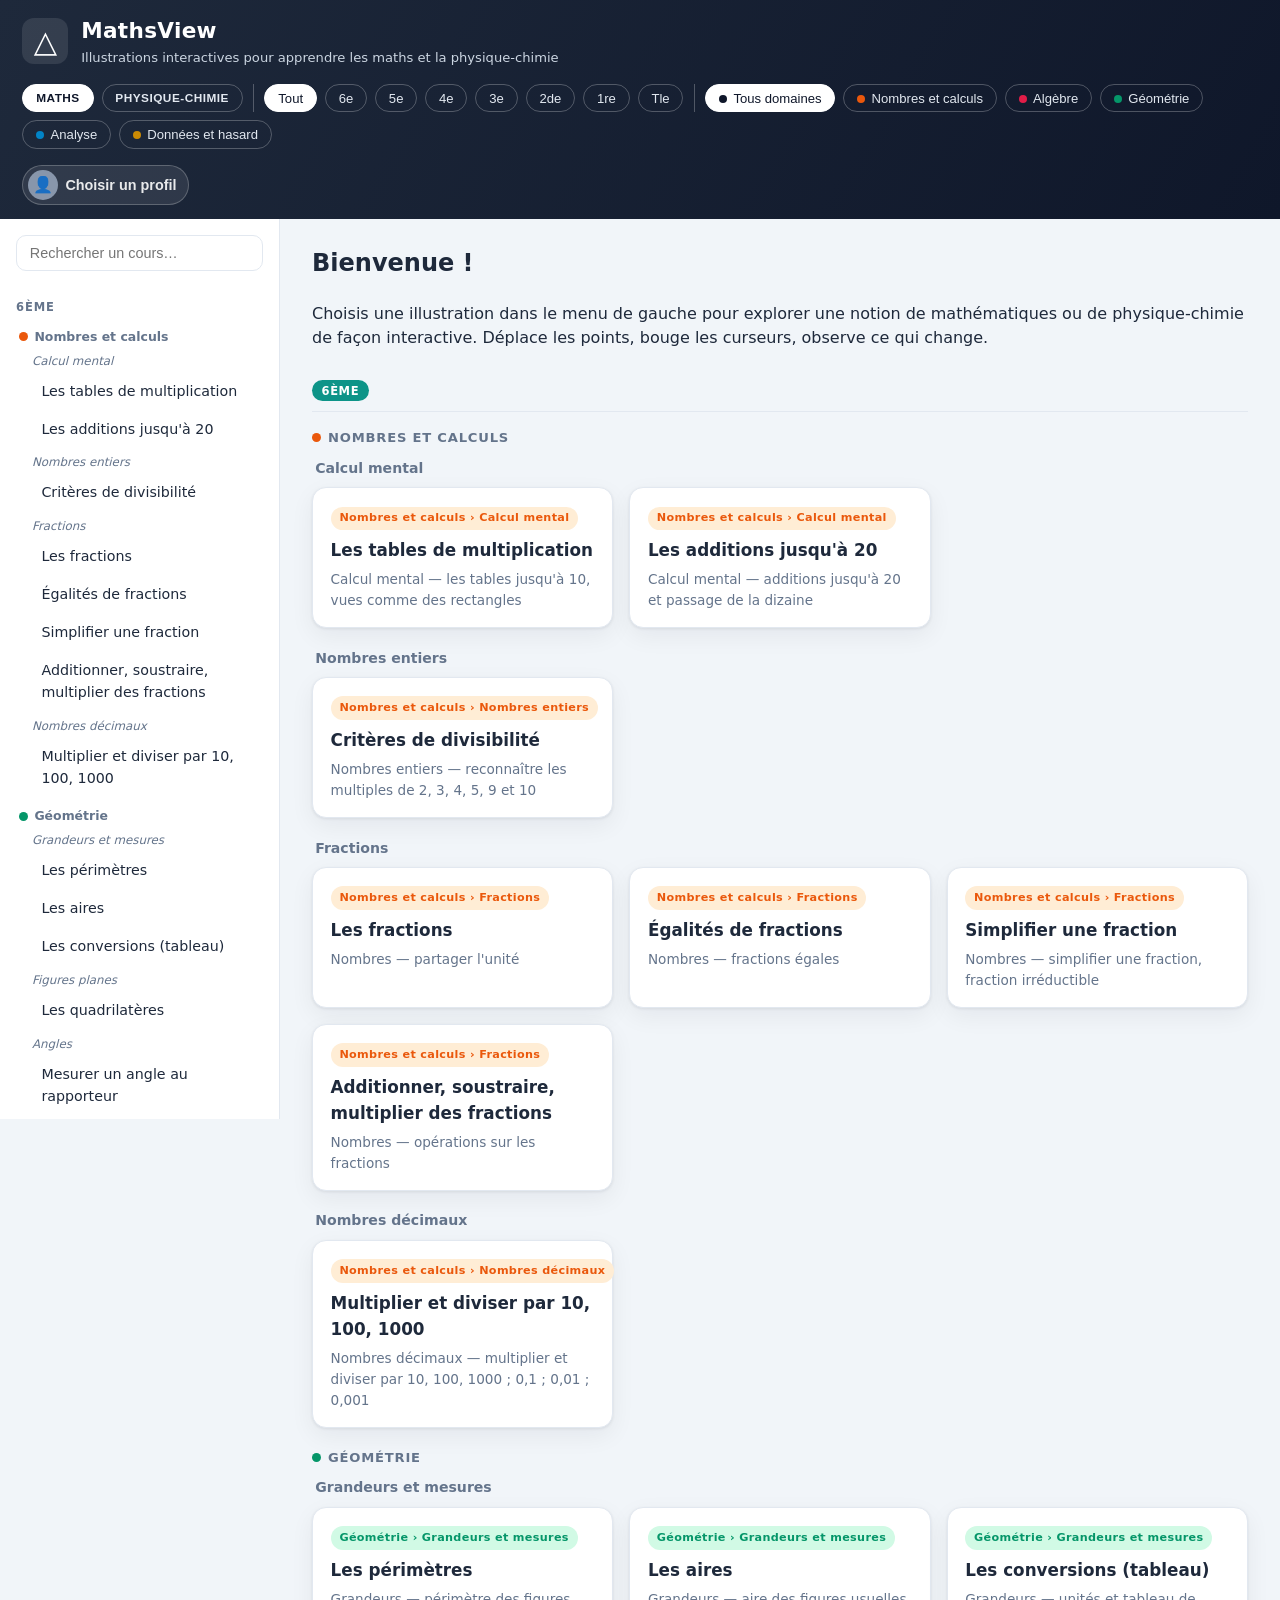
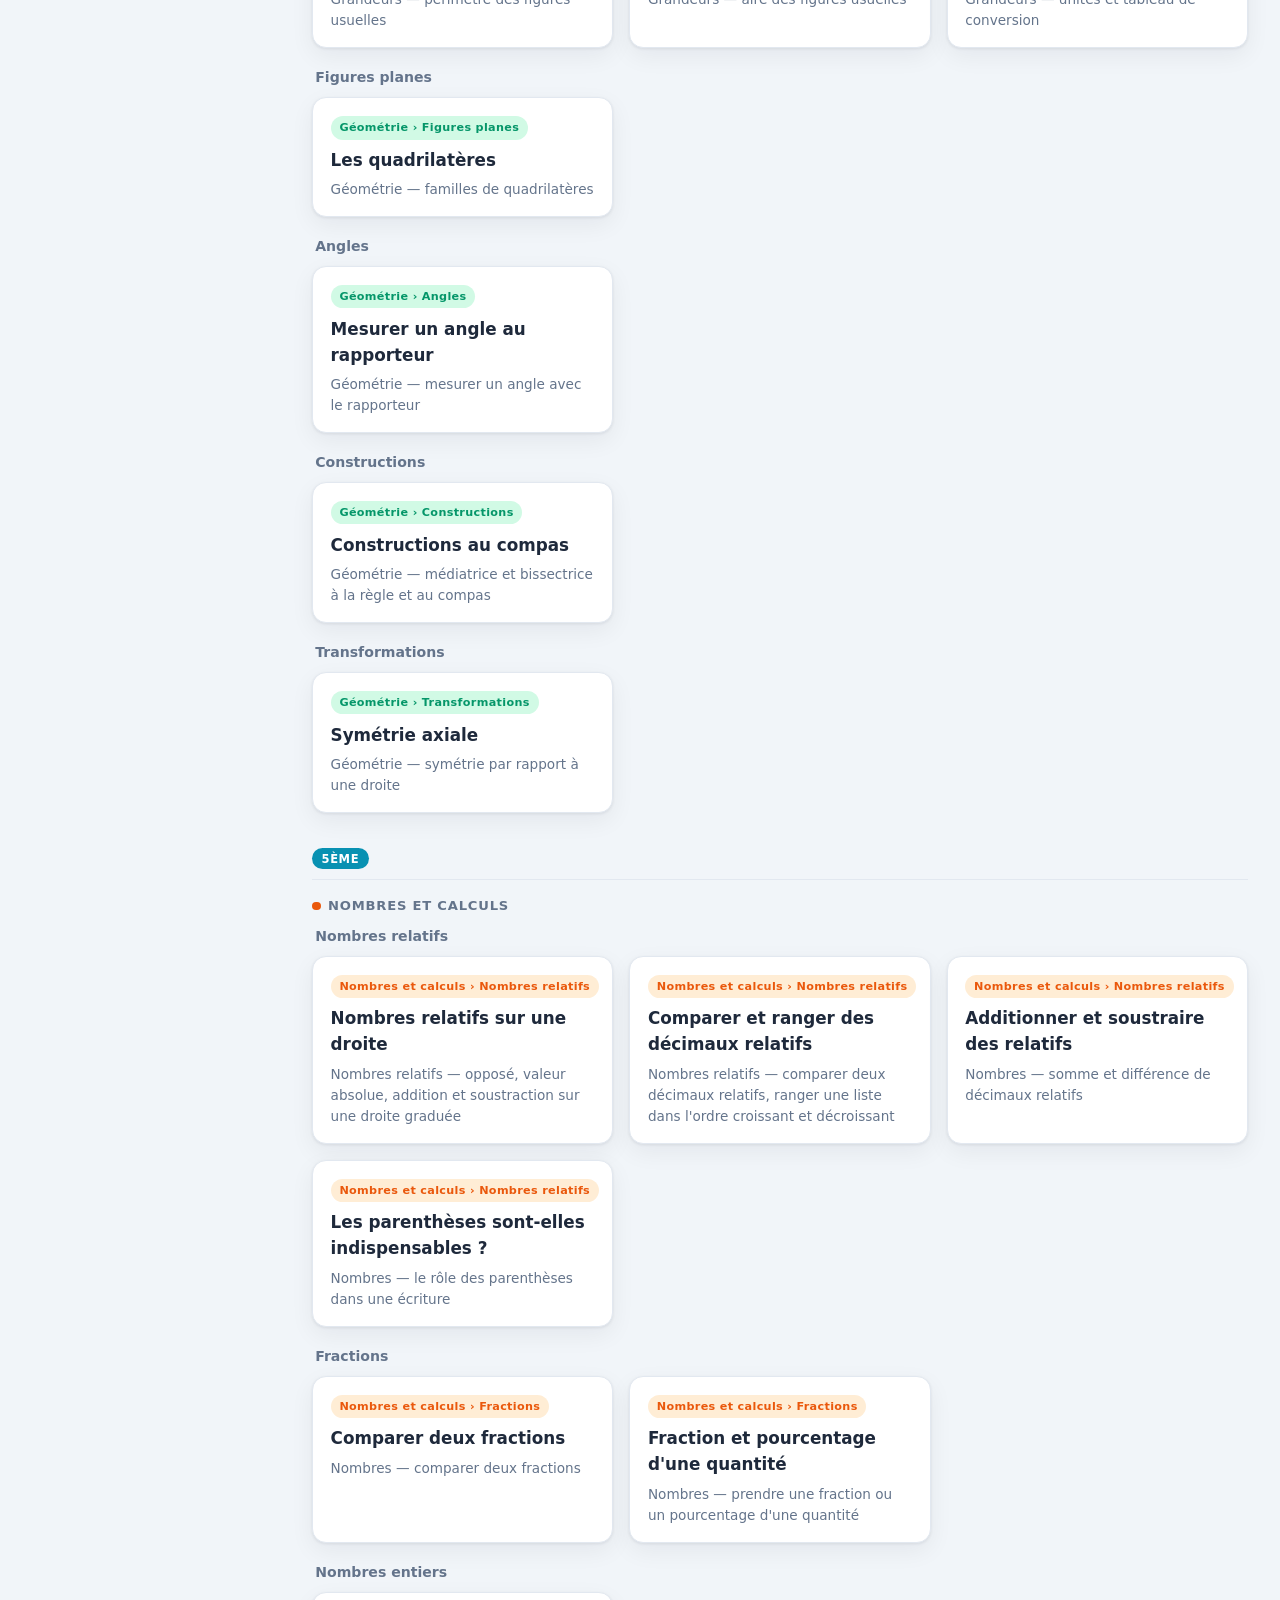
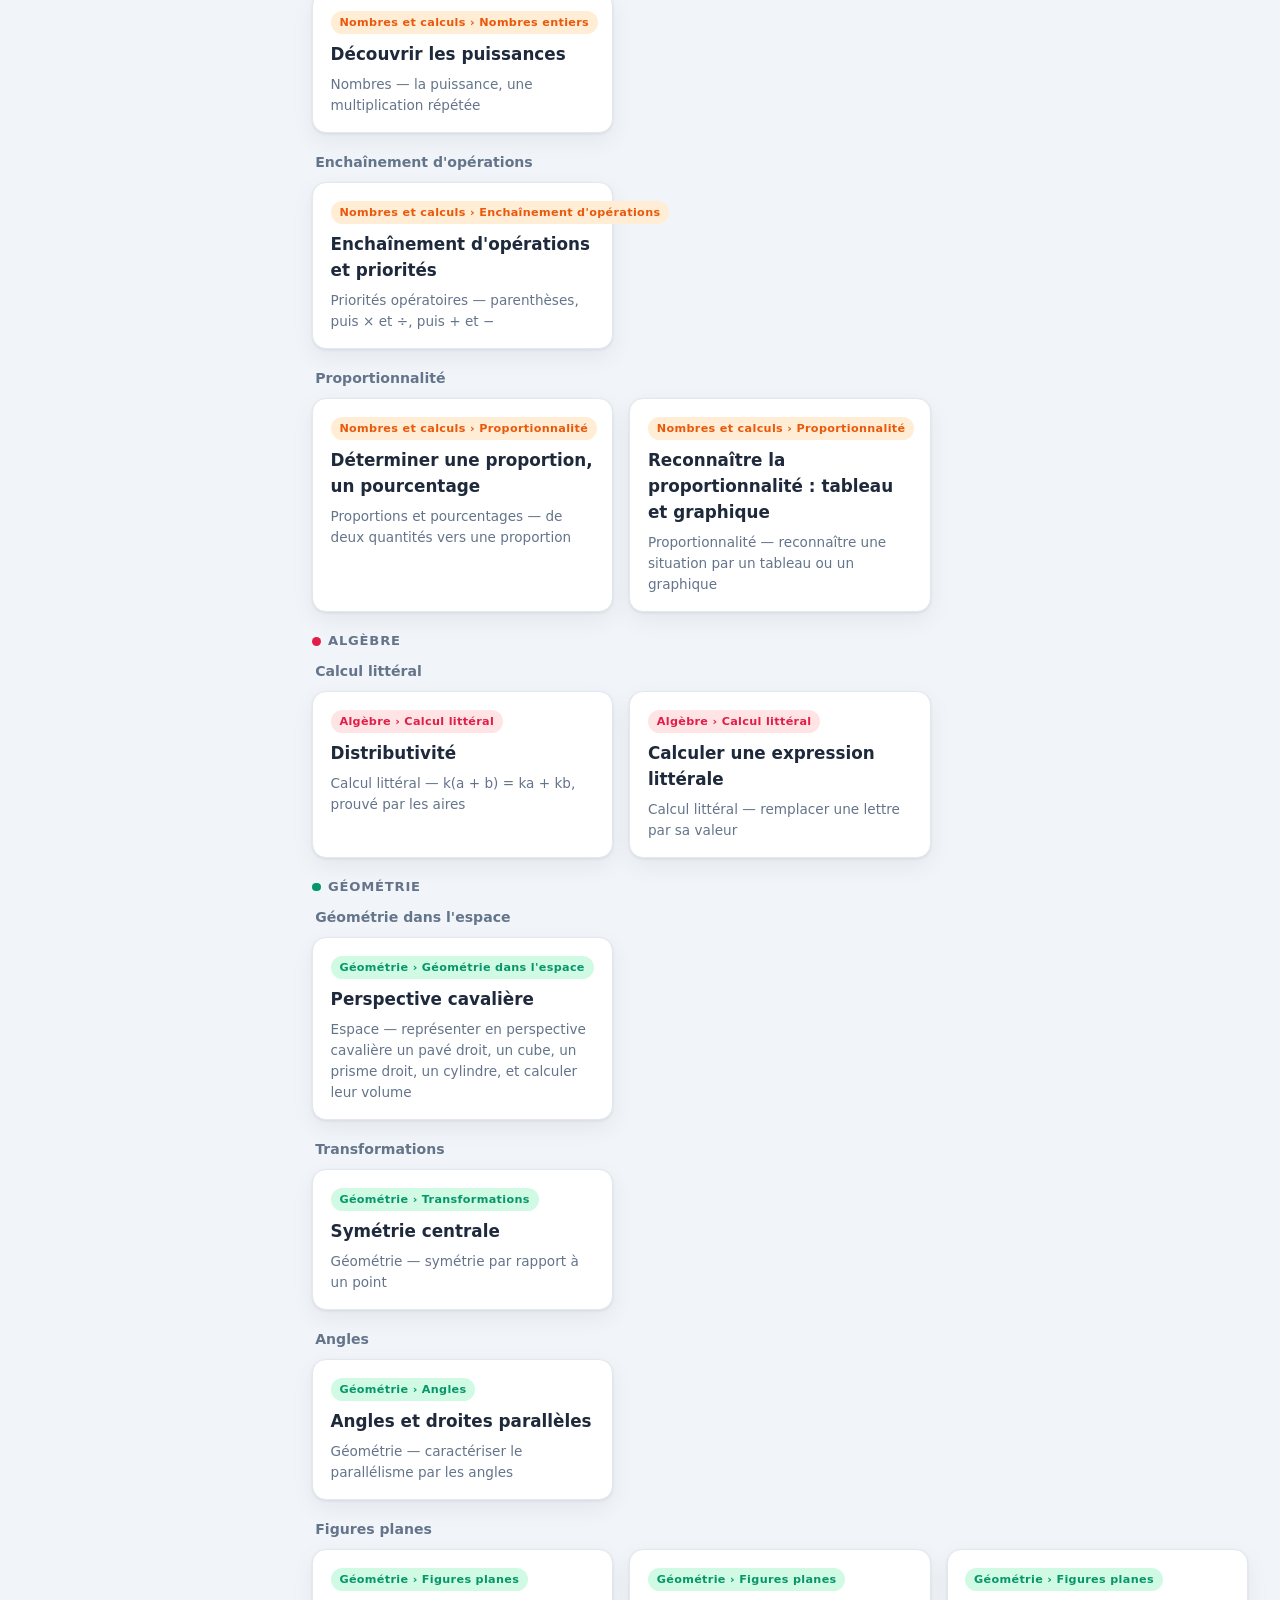
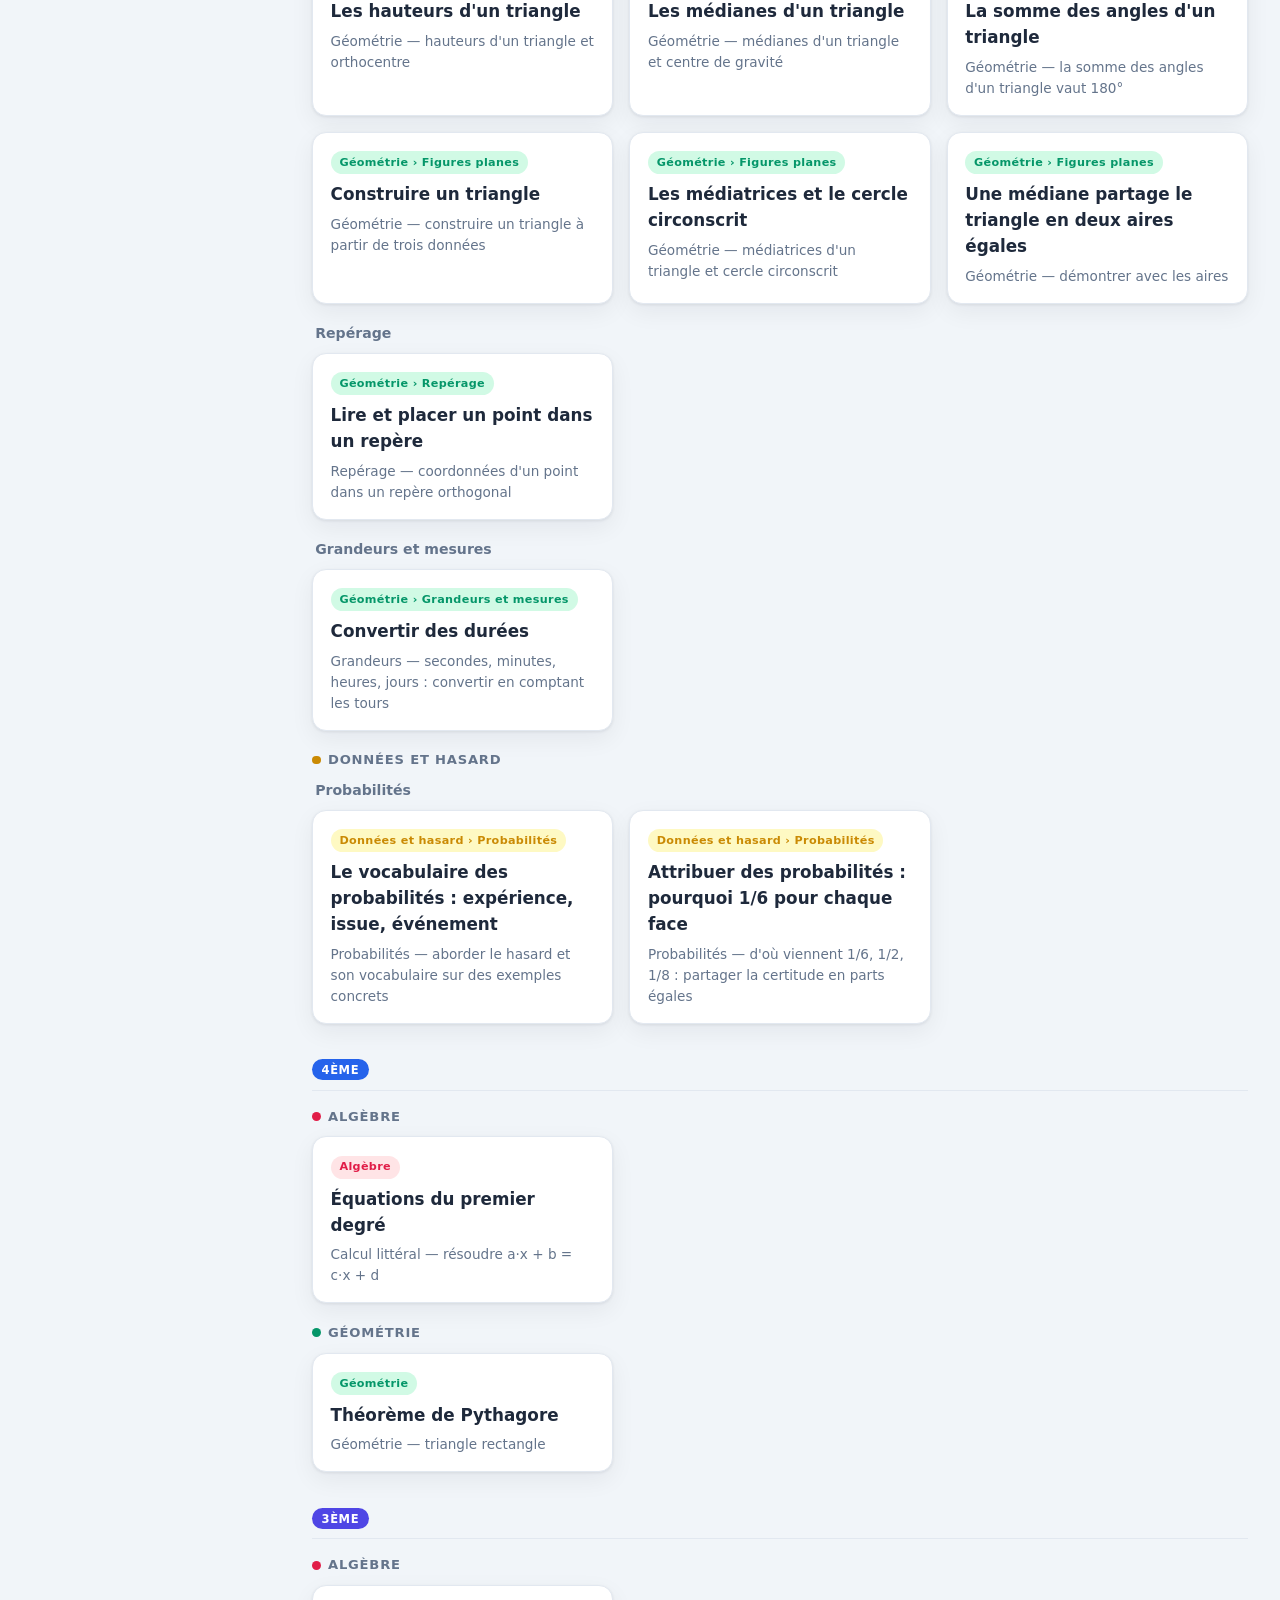
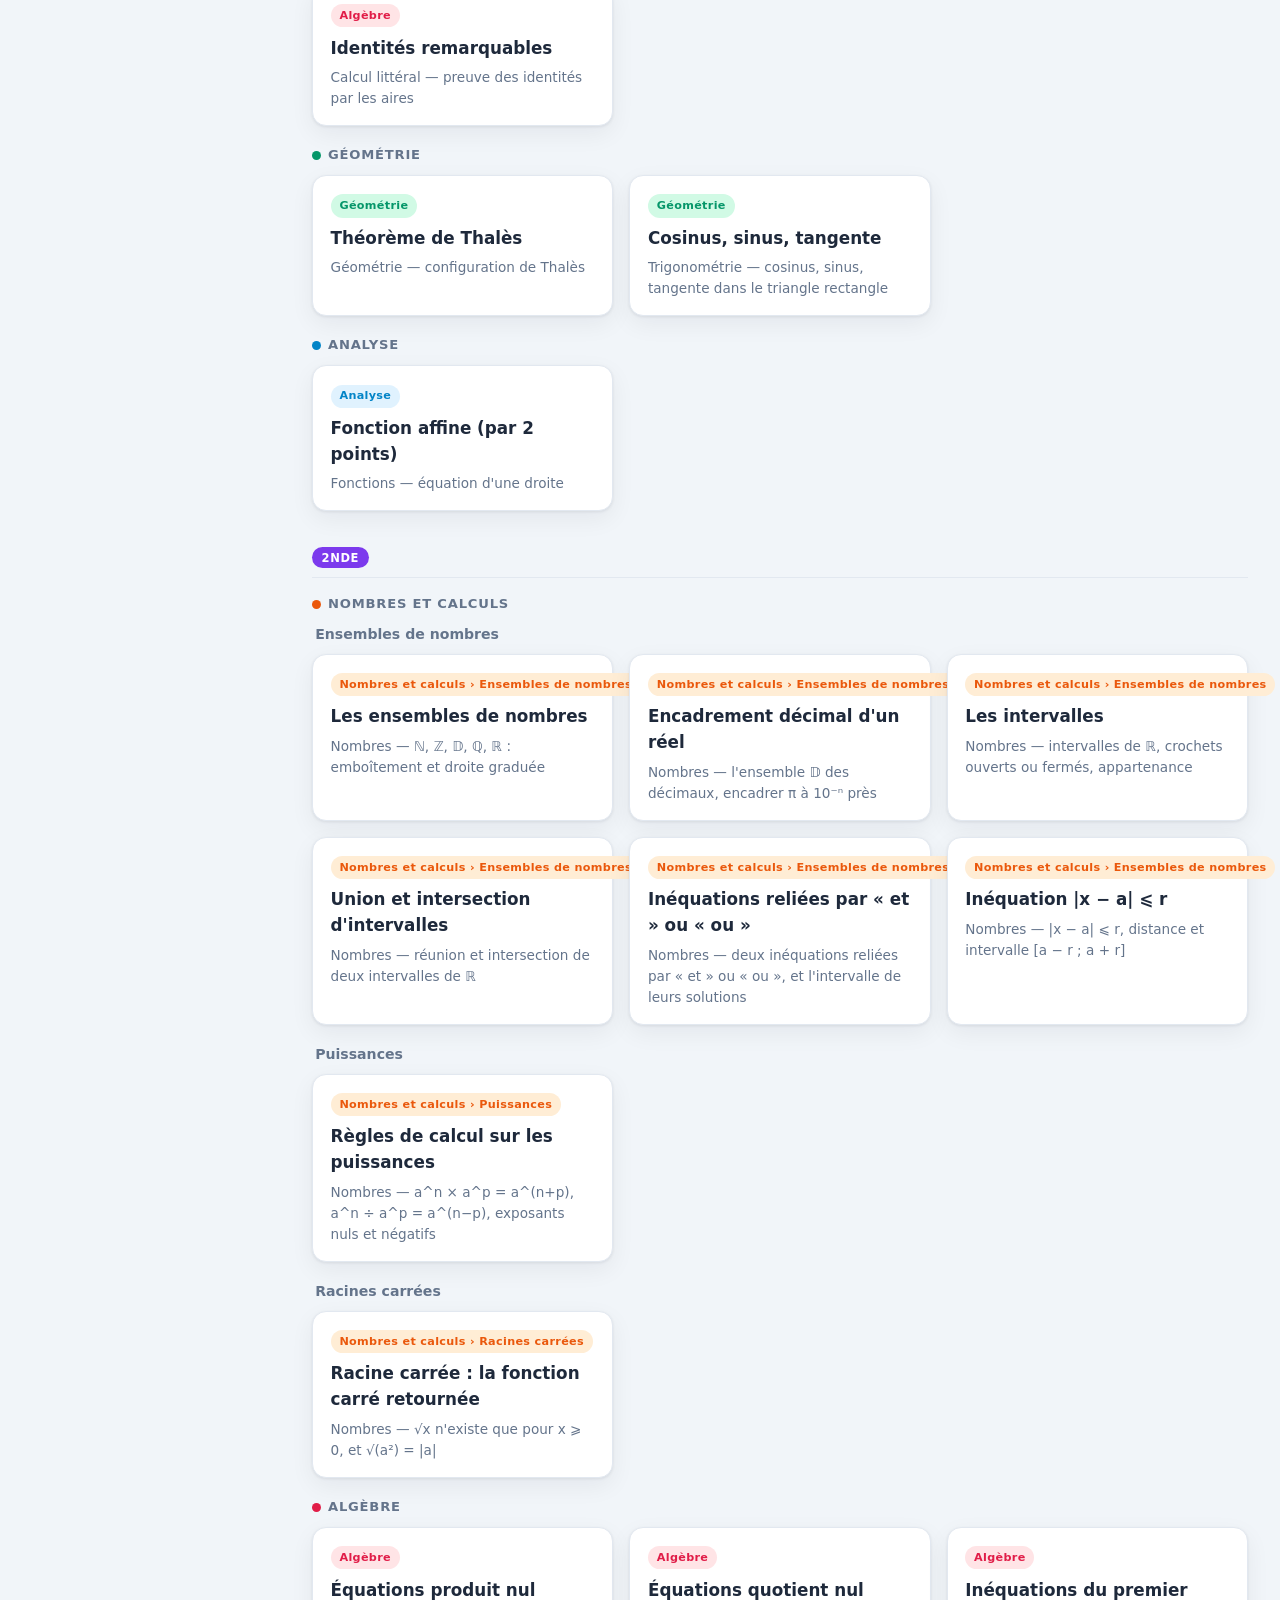
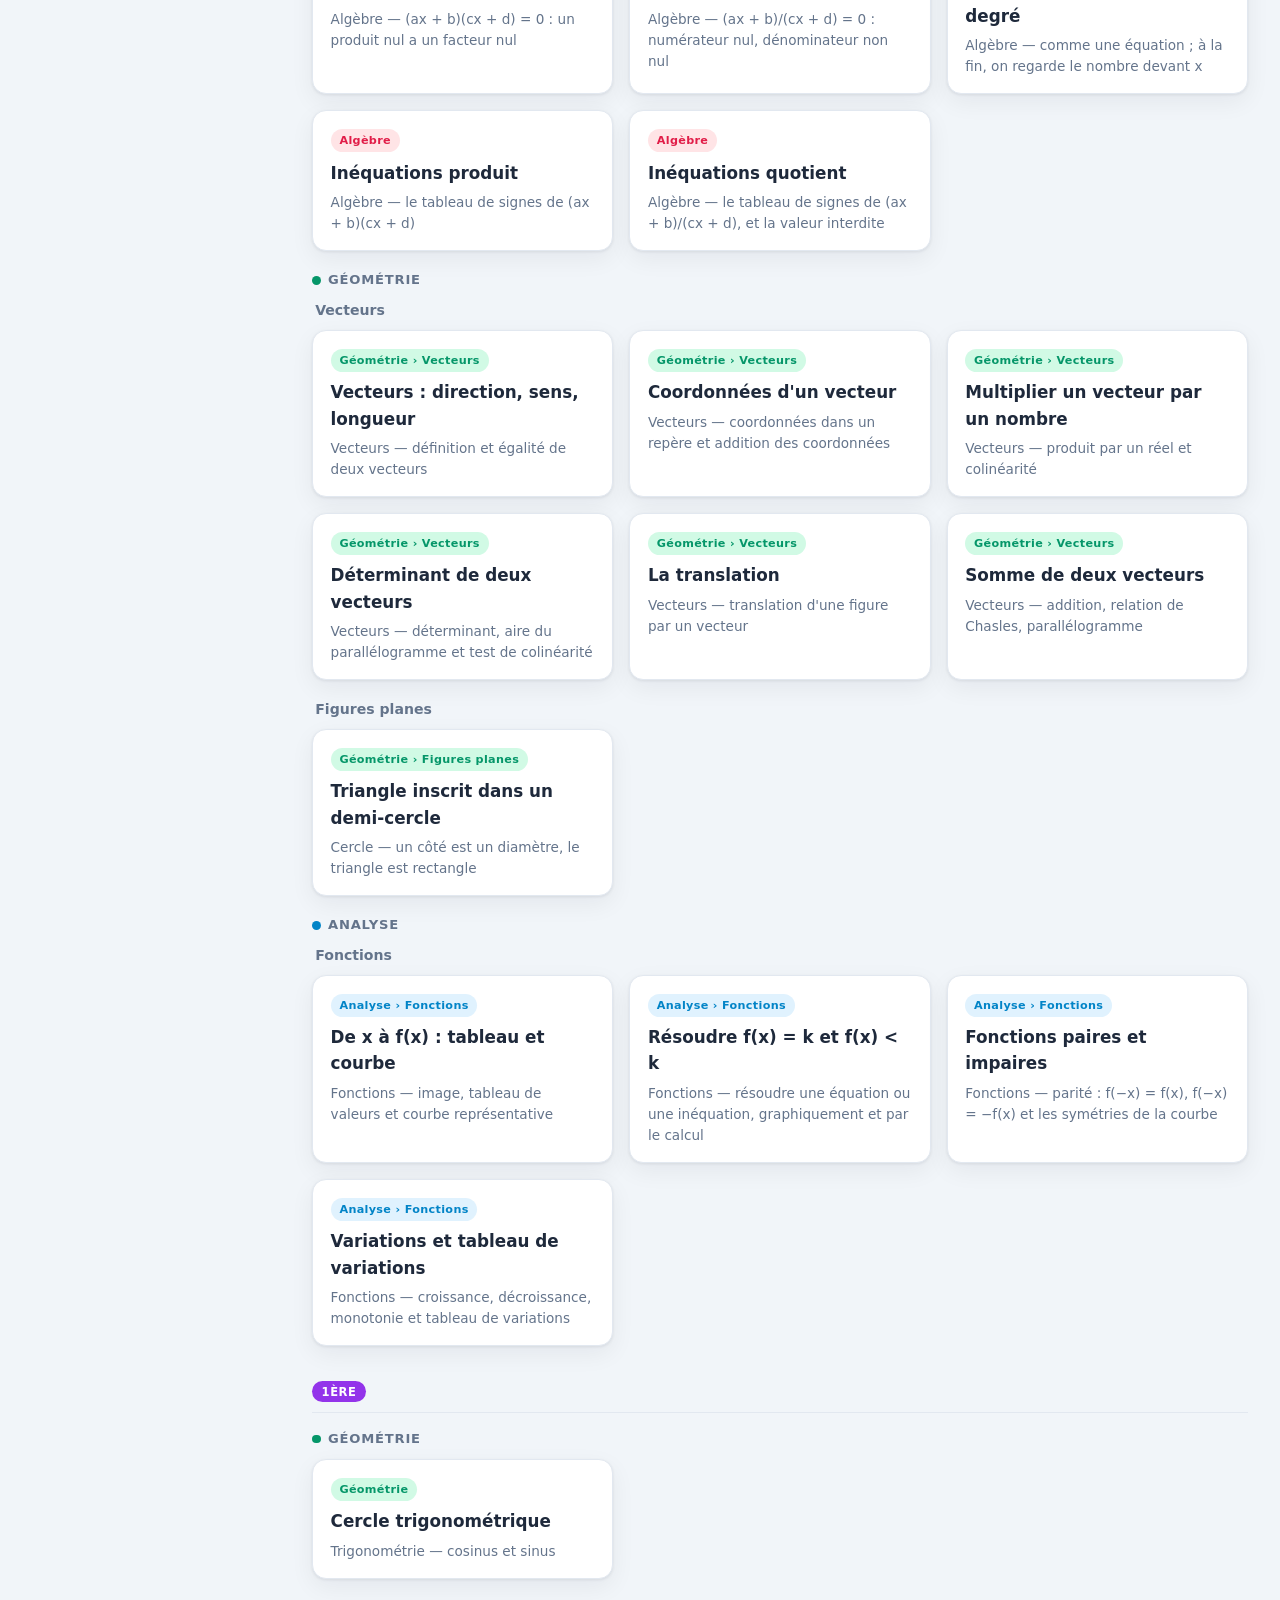
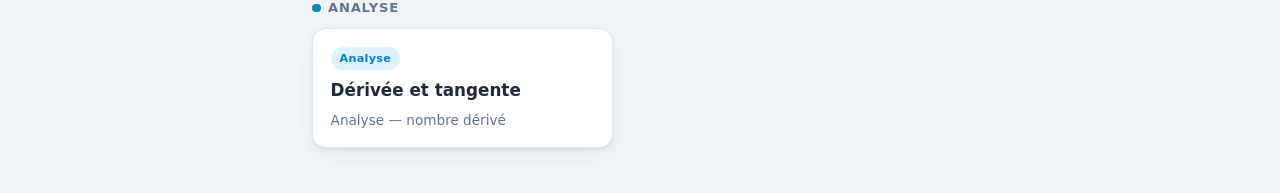
==== index.html @ 8c1cec45 "Ajoute trois leçons « grandeurs » de physique-chimie : masse, volume, masse volumique (5ème) Trois l" ====
<!DOCTYPE html>
<html lang="fr">
<head>
  <meta charset="utf-8">
  <meta name="viewport" content="width=device-width, initial-scale=1">
  <title>MathsView — Illustrations de cours de mathématiques et de physique-chimie</title>
  <link rel="stylesheet" href="vendor/jsxgraph.css">
  <link rel="stylesheet" href="css/style.css">
  <link rel="stylesheet" href="css/exos.css">
</head>
<body>
  <header class="topbar">
    <div class="brand">
      <span class="logo">△</span>
      <div>
        <h1>MathsView</h1>
        <p class="tagline">Illustrations interactives pour apprendre les maths et la physique-chimie</p>
      </div>
    </div>
    <div class="filters" id="filters"></div>
    <span id="profil-actif"></span>
  </header>

  <div class="layout">
    <aside class="sidebar">
      <input type="search" id="search" placeholder="Rechercher un cours…" autocomplete="off">
      <nav id="menu" class="menu"></nav>
    </aside>

    <main class="content">
      <!-- Écran d'accueil -->
      <section id="home" class="home">
        <h2>Bienvenue&nbsp;!</h2>
        <p>Choisis une illustration dans le menu de gauche pour explorer une notion de
           mathématiques ou de physique-chimie de façon interactive. Déplace les points,
           bouge les curseurs, observe ce qui change.</p>
        <div id="cards" class="cards"></div>
      </section>

      <!-- Écran d'une illustration -->
      <section id="lesson" class="lesson" hidden>
        <div class="lesson-head">
          <span class="badge" id="lesson-level"></span>
          <span class="cat-chip" id="lesson-cat"></span>
          <h2 id="lesson-title"></h2>
        </div>
        <div id="lesson-desc" class="lesson-desc"></div>
        <div id="board" class="jxgbox board"></div>
        <div id="lesson-extras"></div>
        <div id="lesson-notes" class="lesson-notes"></div>
        <!-- La fiche bristol à recopier (js/fiches.js), pour les leçons qui en déclarent une -->
        <div id="lesson-fiche" class="lesson-fiche"></div>
      </section>
    </main>
  </div>

  <!-- Bibliothèques (locales, hors-ligne) -->
  <script src="vendor/jsxgraphcore.js"></script>
  <script src="vendor/tex-svg.js" id="MathJax-script"></script>

  <!-- Moteur MathsView -->
  <script src="js/app.js"></script>
  <!-- La fiche bristol à recopier : modèle affiché sous les leçons qui
       déclarent un champ `fiche`. -->
  <script src="js/fiches.js"></script>
  <!-- Pool de fonctions de référence, partagé par les leçons « Fonctions ».
       À charger APRÈS le moteur et AVANT le catalogue. -->
  <script src="js/python-mini.js"></script>
  <script src="js/python-console.js"></script>
  <script src="js/fonctions-base.js"></script>
  <!-- Module exercices : seul le moteur est chargé ici, pour que les leçons
       qui déclarent un champ `exercices` puissent proposer un entraînement
       (SPEC §11.2). Les générateurs, eux, ne sont chargés que par
       exercices.html. -->
  <!-- Le tirage reproductible : une leçon sur le hasard doit pouvoir REJOUER
       exactement le même lancer, sinon « ▶ Rejouer » ne rejoue rien. C'est
       aussi ce dont exos-base a besoin pour ouvrir une série. -->
  <script src="js/alea.js"></script>
  <script src="js/exos-base.js"></script>
  <script src="exos/catalogue.js"></script>
  <!-- La pastille du profil connecté, commune aux trois pages : elle a besoin
       des profils et de la progression pour afficher l'XP et les pièces. -->
  <script src="js/profils.js"></script>
  <script src="js/progression.js"></script>
  <script src="js/profil-bandeau.js"></script>

  <!-- Catalogue : ajoute ici chaque nouvelle illustration.
       L'ordre ci-dessous est celui des cartes de l'accueil : on le garde par
       niveau croissant, de la 6ème à la Terminale. -->
  <script src="lessons/6eme/tables-multiplication.js"></script>
  <script src="lessons/6eme/additions-20.js"></script>
  <script src="lessons/6eme/divisibilite.js"></script>
  <script src="lessons/6eme/fractions.js"></script>
  <script src="lessons/6eme/fractions-egales.js"></script>
  <script src="lessons/6eme/simplifier-fractions.js"></script>
  <script src="lessons/6eme/operations-fractions.js"></script>
  <script src="lessons/6eme/perimetres.js"></script>
  <script src="lessons/6eme/aires.js"></script>
  <script src="lessons/6eme/conversions.js"></script>
  <script src="lessons/6eme/multiplier-diviser-10.js"></script>
  <script src="lessons/6eme/quadrilateres.js"></script>
  <script src="lessons/6eme/rapporteur.js"></script>
  <script src="lessons/6eme/compas.js"></script>
  <script src="lessons/6eme/symetrie-axiale.js"></script>
  <script src="lessons/5eme/relatifs-droite.js"></script>
  <script src="lessons/5eme/comparer-relatifs.js"></script>
  <script src="lessons/5eme/somme-relatifs.js"></script>
  <script src="lessons/5eme/parentheses-relatifs.js"></script>
  <script src="lessons/5eme/comparer-fractions.js"></script>
  <script src="lessons/5eme/fraction-pourcentage.js"></script>
  <script src="lessons/5eme/puissances.js"></script>
  <script src="lessons/5eme/priorites-operations.js"></script>
  <script src="lessons/5eme/distributivite.js"></script>
  <script src="lessons/5eme/perspective-cavaliere.js"></script>
  <script src="lessons/5eme/symetrie-centrale.js"></script>
  <script src="lessons/5eme/angles-paralleles.js"></script>
  <script src="lessons/5eme/hauteurs-triangle.js"></script>
  <script src="lessons/5eme/medianes-triangle.js"></script>
  <script src="lessons/5eme/somme-angles-triangle.js"></script>
  <script src="lessons/5eme/construire-triangles.js"></script>
  <script src="lessons/5eme/mediatrices-triangle.js"></script>
  <script src="lessons/5eme/substitution.js"></script>
  <script src="lessons/5eme/reperage.js"></script>
  <script src="lessons/5eme/proportions.js"></script>
  <script src="lessons/5eme/proportionnalite-graphique.js"></script>
  <script src="lessons/5eme/probabilites-vocabulaire.js"></script>
  <script src="lessons/5eme/probabilites-equiprobabilite.js"></script>
  <script src="lessons/5eme/mediane-aires.js"></script>
  <script src="lessons/5eme/durees.js"></script>
  <script src="lessons/4eme/pythagore.js"></script>
  <script src="lessons/4eme/equations-premier-degre.js"></script>
  <script src="lessons/3eme/thales.js"></script>
  <script src="lessons/3eme/fonction-affine.js"></script>
  <script src="lessons/3eme/identites-remarquables.js"></script>
  <script src="lessons/3eme/trigonometrie.js"></script>
  <script src="lessons/2nde/ensembles-nombres.js"></script>
  <script src="lessons/2nde/encadrement-decimal.js"></script>
  <script src="lessons/2nde/puissances-regles.js"></script>
  <script src="lessons/2nde/racine-carree.js"></script>
  <script src="lessons/2nde/equations-produit-nul.js"></script>
  <script src="lessons/2nde/equations-quotient-nul.js"></script>
  <script src="lessons/2nde/inequations-premier-degre.js"></script>
  <script src="lessons/2nde/inequations-produit.js"></script>
  <script src="lessons/2nde/inequations-quotient.js"></script>
  <script src="lessons/2nde/intervalles.js"></script>
  <script src="lessons/2nde/intervalles-union-intersection.js"></script>
  <script src="lessons/2nde/intervalles-et-ou.js"></script>
  <script src="lessons/2nde/valeur-absolue-inequation.js"></script>
  <script src="lessons/2nde/vecteurs-egalite.js"></script>
  <script src="lessons/2nde/vecteurs-coordonnees.js"></script>
  <script src="lessons/2nde/vecteurs-colinearite.js"></script>
  <script src="lessons/2nde/vecteurs-determinant.js"></script>
  <script src="lessons/2nde/vecteurs-translation.js"></script>
  <script src="lessons/2nde/vecteurs-somme.js"></script>
  <script src="lessons/2nde/cercle-triangle-rectangle.js"></script>
  <script src="lessons/2nde/fonctions-correspondance.js"></script>
  <script src="lessons/2nde/fonctions-equations.js"></script>
  <script src="lessons/2nde/fonctions-parite.js"></script>
  <script src="lessons/2nde/fonctions-variations.js"></script>
  <script src="lessons/1ere/derivee-tangente.js"></script>
  <script src="lessons/1ere/cercle-trigonometrique.js"></script>

  <!-- Physique-chimie (matiere: 'pc'), par niveau croissant -->
  <script src="lessons/pc/5eme/melanges.js"></script>
  <script src="lessons/pc/5eme/etats-eau.js"></script>
  <script src="lessons/pc/5eme/masse.js"></script>
  <script src="lessons/pc/5eme/volume.js"></script>
  <script src="lessons/pc/5eme/masse-volumique.js"></script>

  <script>
    MathsView.start();
    MathsBandeau.monte();
  </script>
</body>
</html>
---- vendor/jsxgraph.css ----
/*
    Copyright 2008-2025
        Matthias Ehmann,
        Michael Gerhaeuser,
        Carsten Miller,
        Bianca Valentin,
        Andreas Walter,
        Alfred Wassermann,
        Peter Wilfahrt

    This file is part of JSXGraph.

    JSXGraph is free software dual licensed under the GNU LGPL or MIT License.

    You can redistribute it and/or modify it under the terms of the

      * GNU Lesser General Public License as published by
        the Free Software Foundation, either version 3 of the License, or
        (at your option) any later version
      OR
      * MIT License: https://github.com/jsxgraph/jsxgraph/blob/master/LICENSE.MIT

    JSXGraph is distributed in the hope that it will be useful,
    but WITHOUT ANY WARRANTY; without even the implied warranty of
    MERCHANTABILITY or FITNESS FOR A PARTICULAR PURPOSE.  See the
    GNU Lesser General Public License for more details.

    You should have received a copy of the GNU Lesser General Public License and
    the MIT License along with JSXGraph. If not, see <https://www.gnu.org/licenses/>
    and <https://opensource.org/licenses/MIT/>.
 */

.jxgbox {
    /* for IE 7 */
    position: relative;
    overflow: hidden;
    background-color: #fff;
    border-style: solid;
    border-width: 1px;
    border-color: #356aa0;
    border-radius: 10px;
    -webkit-border-radius: 10px;
    margin: 0;
    -ms-touch-action: none;
    /* "touch-action: none;" is set with JavaScript. */
}

.jxgbox svg text {
    cursor: default;
    -webkit-user-select: none;
    -moz-user-select: none;
    -ms-user-select: none;
    user-select: none;
}

.JXGtext {
    font-family: Courier, monospace;
    /*
     * The default font family is now set in
     * JXG.Options.text.cssdefaultstyle = 'font-family: Arial, Helvetica, Geneva, sans-serif;'
     */

    /* "background-color: transparent;" may produce artefacts in IE. Solution: setting a color explicitly. */
    background-color: transparent;
    padding: 0;
    margin: 0;
}

.JXGinfobox {
    border-style: none;
    border-width: 0;
    border-color: black;
}

/* CSS attributes will (permantely) overwrite attributes set in JSXGraph */
.JXGimage {
    /* opacity: 1.0; */
}

.JXGimageHighlight {
    /* opacity: 0.6; */
}

.jxgbox :focus {
    outline-width: 0.5px;
    outline-style: dotted;
}

/* CSS rules for the navigation bar */

.JXG_navigation {
    position: absolute;
    right: 5px;
    bottom: 5px;

    z-index: 100;

    background-color: transparent;
    padding: 2px;
    font-size: 14px;
    cursor: pointer;
}

.JXG_navigation_button {
    color: #666;
}

.JXG_navigation_button_left {
}

.JXG_navigation_button_right {
}

.JXG_navigation_button_up {
}

.JXG_navigation_button_down {
}

.JXG_navigation_button_out {
}

.JXG_navigation_button_100 {
}

.JXG_navigation_button_in {
}

.JXG_navigation_button_fullscreen {
}

.JXG_navigation_button_reload {
}

.JXG_navigation_button_cleartraces {
}

.JXG_navigation_button_screenshot {
}

.JXG_navigation_button:hover {
    border-radius: 2px;
    background: rgba(184, 184, 184, 0.5);
}

.JXG_navigation_button svg {
    top: 0.2em;
    position: relative;
    padding: 0;
}

/* CSS rules for the wrapping div in fullscreen mode */

.JXG_wrap_private:-moz-full-screen {
    background-color: #ccc;
    padding: 0;
    width: 100%;
    height: 100%;
}

.JXG_wrap_private:-webkit-full-screen {
    background-color: #ccc;
    padding: 0;
    width: 100%;
    height: 100%;
}

.JXG_wrap_private:fullscreen {
    background-color: #ccc;
    padding: 0;
    width: 100%;
    height: 100%;
}

.JXG_wrap_private:-ms-fullscreen {
    background-color: #ccc;
    padding: 0;
    width: 100%;
    height: 100%;
}

/* Classes forn smartlabels */

.smart-label-solid {
    padding: 1px 7px 1px 7px;
    margin: 0;
    color: white;
    border-radius: 150px;
    text-align: center;
    vertical-align: middle;
}

.smart-label-outline {
    padding: 1px 7px 1px 7px;
    margin: 0;
    border: solid 2px black;
    background-color: white;
    color: black;
    border-radius: 15px;
    text-align: center;
    vertical-align: middle;
}

.smart-label-pure {
    padding: 20px 7px 1px 7px;
    margin: 0;
    border: none;
    background-color: transparent;
    color: black;
    border-radius: 15px;
    text-align: center;
    vertical-align: middle;
}

.smart-label-line,
.smart-label-point {
    background-color: #0072b2;
    border-color: #0072b2;
}

.smart-label-point {
    margin-top: 12px;
}

.smart-label-angle {
    background-color: #e69f00;
    border-color: #e69f00;
    padding: 1px 7px 1px 7px;
}

.smart-label-polygon,
.smart-label-circle {
    background-color: #f0e442;
    color: black;
    border-color: #f0e442;
    padding: 1px 7px 1px 7px;
}
---- css/style.css ----
:root {
  --bg: #0f172a;
  --bg-soft: #1e293b;
  --panel: #ffffff;
  --ink: #1e293b;
  --ink-soft: #64748b;
  --accent: #2563eb;
  --accent-soft: #dbeafe;
  /* Un ton par niveau, en dégradé turquoise → fuchsia de la 6ème à la Terminale
     (la continuité visuelle remplace l'ancienne coupure collège / lycée). */
  --n6: #0d9488;
  --n5: #0891b2;
  --n4: #2563eb;
  --n3: #4f46e5;
  --n2: #7c3aed;
  --n1: #9333ea;
  --nt: #c026d3;
  /* Un ton par grand domaine (clés de CATEGORIES dans js/app.js). Volontairement
     pris hors du dégradé des niveaux ci-dessus : la pastille de domaine et le
     badge de classe se côtoient, ils ne doivent pas se confondre. Chaque domaine
     a sa version pleine (texte, point) et sa version pâle (fond de pastille). */
  --cat-calcul: #ea580c;      --cat-calcul-soft: #ffedd5;
  --cat-algebre: #e11d48;     --cat-algebre-soft: #ffe4e6;
  --cat-geometrie: #059669;   --cat-geometrie-soft: #d1fae5;
  --cat-analyse: #0284c7;     --cat-analyse-soft: #e0f2fe;
  --cat-donnees: #ca8a04;     --cat-donnees-soft: #fef9c3;
  --cat-autres: #64748b;      --cat-autres-soft: #e2e8f0;
  /* Les domaines de physique-chimie (les thèmes du programme). */
  --cat-chimie: #7c3aed;      --cat-chimie-soft: #ede9fe;
  --cat-mouvement: #2563eb;   --cat-mouvement-soft: #dbeafe;
  --cat-energie: #d97706;     --cat-energie-soft: #fef3c7;
  --cat-signaux: #0d9488;     --cat-signaux-soft: #ccfbf1;
  --border: #e2e8f0;
  --radius: 14px;
  --shadow: 0 1px 3px rgba(15,23,42,.08), 0 8px 24px rgba(15,23,42,.06);
  font-family: system-ui, -apple-system, "Segoe UI", Roboto, sans-serif;
}

* { box-sizing: border-box; }

body {
  margin: 0;
  color: var(--ink);
  background: #f1f5f9;
  line-height: 1.55;
}

/* ---------- Barre du haut ---------- */
.topbar {
  display: flex;
  align-items: center;
  justify-content: space-between;
  gap: 1rem;
  padding: .9rem 1.4rem;
  background: linear-gradient(120deg, #1e293b, #0f172a);
  color: #fff;
  flex-wrap: wrap;
}
.brand { display: flex; align-items: center; gap: .8rem; }
.logo {
  font-size: 1.9rem;
  width: 46px; height: 46px;
  display: grid; place-items: center;
  background: rgba(255,255,255,.1);
  border-radius: 12px;
}
.topbar h1 { margin: 0; font-size: 1.35rem; letter-spacing: .3px; }
.tagline { margin: 0; font-size: .82rem; color: #cbd5e1; }

.filters { display: flex; gap: .5rem; flex-wrap: wrap; }
.filters button {
  border: 1px solid rgba(255,255,255,.25);
  background: transparent;
  color: #e2e8f0;
  padding: .35rem .8rem;
  border-radius: 999px;
  font-size: .82rem;
  cursor: pointer;
  transition: all .15s;
}
.filters button:hover { background: rgba(255,255,255,.12); }
.filters button.active { background: #fff; color: #0f172a; border-color: #fff; }
/* Les pastilles de matière (Maths / Physique-Chimie), en tête de barre. Elles
   n'apparaissent que si les deux matières ont au moins une leçon. */
.filters button.matiere {
  font-weight: 600;
  text-transform: uppercase;
  font-size: .74rem;
  letter-spacing: .04em;
}
/* Petit trait entre les séries « matière », « niveaux » et « domaines ». */
.filters-sep {
  width: 1px;
  align-self: stretch;
  background: rgba(255,255,255,.25);
  margin: 0 .15rem;
}
/* Les pastilles de domaine portent leur couleur en point, y compris une fois
   actives (fond blanc) : c'est le seul repère qui reste. */
.filters button.cat::before {
  content: '';
  display: inline-block;
  width: .5rem; height: .5rem;
  margin-right: .4rem;
  border-radius: 999px;
  background: currentColor;
  vertical-align: baseline;
}
.filters button.calcul::before { background: var(--cat-calcul); }
.filters button.algebre::before { background: var(--cat-algebre); }
.filters button.geometrie::before { background: var(--cat-geometrie); }
.filters button.analyse::before { background: var(--cat-analyse); }
.filters button.donnees::before { background: var(--cat-donnees); }
.filters button.chimie::before { background: var(--cat-chimie); }
.filters button.mouvement::before { background: var(--cat-mouvement); }
.filters button.energie::before { background: var(--cat-energie); }
.filters button.signaux::before { background: var(--cat-signaux); }

/* ---------- Mise en page ---------- */
.layout { display: flex; align-items: flex-start; }
.sidebar {
  width: 280px;
  flex-shrink: 0;
  padding: 1rem;
  position: sticky;
  top: 0;
  height: 100vh;
  overflow-y: auto;
  border-right: 1px solid var(--border);
  background: #fff;
}
#search {
  width: 100%;
  padding: .55rem .8rem;
  border: 1px solid var(--border);
  border-radius: 10px;
  font-size: .9rem;
  margin-bottom: .8rem;
}
#search:focus { outline: 2px solid var(--accent-soft); border-color: var(--accent); }

.menu-group-title {
  font-size: .72rem;
  text-transform: uppercase;
  letter-spacing: .08em;
  color: var(--ink-soft);
  margin: 1rem 0 .35rem;
  font-weight: 700;
}
.menu a {
  display: block;
  padding: .5rem .7rem;
  border-radius: 9px;
  color: var(--ink);
  text-decoration: none;
  font-size: .92rem;
  cursor: pointer;
  border-left: 3px solid transparent;
}
.menu a:hover { background: #f8fafc; }
.menu a.active { background: var(--accent-soft); border-left-color: var(--accent); font-weight: 600; }
/* Deuxième niveau du menu : le domaine, sous le titre de classe. */
.menu-cat {
  display: flex;
  align-items: center;
  gap: .4rem;
  font-size: .78rem;
  font-weight: 700;
  color: var(--ink-soft);
  margin: .6rem 0 .2rem;
  padding-left: .2rem;
}
/* Troisième niveau : la sous-catégorie libre (« Vecteurs », « Fractions »…). */
.menu-sub {
  font-size: .74rem;
  font-style: italic;
  color: var(--ink-soft);
  margin: .35rem 0 .1rem;
  padding-left: 1rem;
}
/* Une leçon rangée dans une sous-catégorie est décalée d'un cran de plus. */
.menu a.deep { padding-left: 1.4rem; font-size: .89rem; }

/* Le point coloré qui identifie un domaine (menu et accueil). */
.cat-dot {
  width: .55rem; height: .55rem;
  flex-shrink: 0;
  border-radius: 999px;
  background: var(--cat-autres);
}
.cat-dot.calcul { background: var(--cat-calcul); }
.cat-dot.algebre { background: var(--cat-algebre); }
.cat-dot.geometrie { background: var(--cat-geometrie); }
.cat-dot.analyse { background: var(--cat-analyse); }
.cat-dot.donnees { background: var(--cat-donnees); }
.cat-dot.chimie { background: var(--cat-chimie); }
.cat-dot.mouvement { background: var(--cat-mouvement); }
.cat-dot.energie { background: var(--cat-energie); }
.cat-dot.signaux { background: var(--cat-signaux); }

.content { flex: 1; padding: 1.6rem 2rem; min-width: 0; }

/* ---------- Accueil ---------- */
.home h2 { margin-top: 0; }
/* #cards n'est plus une grille : il empile des rubriques (classe → domaine →
   sous-catégorie), chacune suivie de SA grille de cartes (.cards-grid). */
.cards { margin-top: 1.4rem; }
.cards-grid {
  display: grid;
  grid-template-columns: repeat(auto-fill, minmax(230px, 1fr));
  gap: 1rem;
  margin-bottom: 1.2rem;
}
.home-level {
  margin: 1.8rem 0 .2rem;
  padding-bottom: .5rem;
  border-bottom: 1px solid var(--border);
}
.home-level:first-child { margin-top: 0; }
/* Sur la page d'entraînement, le titre d'une matière quand il y en a deux. */
.home-matiere {
  margin: 2rem 0 .2rem;
  padding-bottom: .3rem;
  border-bottom: 2px solid var(--line, #e2e8f0);
  font-size: 1rem;
  color: var(--ink-soft);
  text-transform: uppercase;
  letter-spacing: .06em;
}
.home-cat {
  display: flex;
  align-items: center;
  gap: .45rem;
  font-size: .82rem;
  font-weight: 700;
  text-transform: uppercase;
  letter-spacing: .06em;
  color: var(--ink-soft);
  margin: 1rem 0 .6rem;
}
.home-sub {
  font-size: .88rem;
  font-weight: 600;
  color: var(--ink-soft);
  margin: .2rem 0 .5rem .2rem;
}
.card {
  background: var(--panel);
  border: 1px solid var(--border);
  border-radius: var(--radius);
  padding: 1rem 1.1rem;
  cursor: pointer;
  box-shadow: var(--shadow);
  transition: transform .12s, box-shadow .12s;
}
.card:hover { transform: translateY(-3px); box-shadow: 0 10px 28px rgba(15,23,42,.12); }
.card h3 { margin: .3rem 0 .4rem; font-size: 1.05rem; }
.card p { margin: 0; font-size: .85rem; color: var(--ink-soft); }

/* ---------- Illustration ---------- */
.lesson-head { display: flex; align-items: center; gap: .8rem; margin-bottom: .3rem; }
.lesson-head h2 { margin: 0; }
.badge {
  font-size: .72rem;
  font-weight: 700;
  text-transform: uppercase;
  letter-spacing: .05em;
  color: #fff;
  padding: .22rem .6rem;
  border-radius: 999px;
}
.badge.n6 { background: var(--n6); }
.badge.n5 { background: var(--n5); }
.badge.n4 { background: var(--n4); }
.badge.n3 { background: var(--n3); }
.badge.n2 { background: var(--n2); }
.badge.n1 { background: var(--n1); }
.badge.nt { background: var(--nt); }

/* Pastille de domaine « Géométrie › Vecteurs » : sur les cartes d'accueil et
   à côté du badge de classe en tête de leçon. Fond pâle + texte coloré, pour
   ne pas rivaliser avec le badge de niveau qui, lui, est plein. */
.cat-chip {
  font-size: .7rem;
  font-weight: 700;
  letter-spacing: .03em;
  padding: .18rem .55rem;
  border-radius: 999px;
  color: var(--cat-autres);
  background: var(--cat-autres-soft);
  white-space: nowrap;
}
.cat-chip.calcul { color: var(--cat-calcul); background: var(--cat-calcul-soft); }
.cat-chip.algebre { color: var(--cat-algebre); background: var(--cat-algebre-soft); }
.cat-chip.geometrie { color: var(--cat-geometrie); background: var(--cat-geometrie-soft); }
.cat-chip.analyse { color: var(--cat-analyse); background: var(--cat-analyse-soft); }
.cat-chip.donnees { color: var(--cat-donnees); background: var(--cat-donnees-soft); }
.cat-chip.chimie { color: var(--cat-chimie); background: var(--cat-chimie-soft); }
.cat-chip.mouvement { color: var(--cat-mouvement); background: var(--cat-mouvement-soft); }
.cat-chip.energie { color: var(--cat-energie); background: var(--cat-energie-soft); }
.cat-chip.signaux { color: var(--cat-signaux); background: var(--cat-signaux-soft); }
/* Sur une carte, la pastille est un bloc en tête, pas un élément en ligne. */
.card .cat-chip { display: inline-block; margin-bottom: .15rem; }

.lesson-desc { color: var(--ink); margin: .6rem 0 1rem; max-width: 70ch; }
.lesson-notes { color: var(--ink); margin-top: 1rem; max-width: 70ch; }
.lesson-notes ul { padding-left: 1.2rem; }

.board {
  width: 100%;
  max-width: 640px;
  height: 480px;
  border: 1px solid var(--border);
  border-radius: var(--radius);
  box-shadow: var(--shadow);
  background: #fff;
}

.controls {
  display: flex;
  gap: .8rem;
  flex-wrap: wrap;
  margin: .8rem 0;
  align-items: center;
}
.controls label { font-size: .88rem; display: flex; align-items: center; gap: .4rem; }
.controls button {
  border: 1px solid var(--border);
  background: #fff;
  padding: .4rem .8rem;
  border-radius: 8px;
  cursor: pointer;
  font-size: .88rem;
}
.controls button:hover { background: #f8fafc; }
/* Bouton de sélection actif (ex. sélecteur de forme de la leçon aires). */
.controls button.active {
  background: var(--accent);
  border-color: var(--accent);
  color: #fff;
}

/* Barre « Pas à pas » (mode présentation, injectée par mv.createAnimator). */
.step-controls {
  margin: .2rem 0 .4rem;
  padding: .35rem .7rem;
  background: #f1f5f9;
  border: 1px solid var(--border);
  border-radius: 8px;
  width: fit-content;
}
.step-controls button[disabled] { opacity: .45; cursor: default; }

/* ---------- Panneau de propriétés (leçon quadrilatères) ---------- */
.props-panel {
  max-width: 640px;
  margin: 1rem 0;
  padding: .9rem 1.1rem;
  background: #fff;
  border: 1px solid var(--border);
  border-radius: var(--radius);
  box-shadow: var(--shadow);
}
/* ---------- Mélanges (leçon de chimie) ---------- */
.melange-choix { margin: .6rem 0 .2rem; }
.melange-etapes { margin: .3rem 0 .5rem; padding-left: 1.3rem; }
.melange-etapes li { margin: .3rem 0; color: var(--ink-soft); }
.melange-etapes li.courante { color: var(--ink); }
.melange-bilan { margin: .4rem 0 0; padding: .5rem .7rem; border-radius: 8px; font-size: .95rem; }
.melange-bilan.homogene { background: #dcfce7; color: #166534; }
.melange-bilan.heterogene { background: #ffedd5; color: #9a3412; }
.etats-molecules { margin: .5rem 0 0; font-size: .92rem; color: var(--ink-soft); }
/* ---------- Tableau de conversion (leçon conversions) ---------- */
.conv-ui { max-width: 640px; }
.conv-types { display: flex; gap: .4rem; margin: 0 0 .8rem; flex-wrap: wrap; }
.conv-types button {
  padding: .45rem .9rem; border: 1px solid var(--border); background: #fff;
  border-radius: 8px; cursor: pointer; font-size: .9rem; font-weight: 600; color: var(--ink-soft);
}
.conv-types button:hover { background: #f8fafc; }
.conv-types button.active { background: var(--accent); border-color: var(--accent); color: #fff; }

.conv-entry { display: flex; align-items: center; gap: .6rem; flex-wrap: wrap; margin-bottom: .9rem; }
.conv-entry label { font-weight: 600; }
.conv-val {
  width: 7rem; padding: .4rem .6rem; font-size: 1.1rem; text-align: right;
  border: 1px solid var(--border); border-radius: 8px; font-variant-numeric: tabular-nums;
}
.conv-unit { padding: .4rem .5rem; font-size: 1rem; border: 1px solid var(--border); border-radius: 8px; background: #fff; }

.conv-tablewrap { overflow-x: auto; border-radius: var(--radius); }
.conv-table { border-collapse: collapse; margin: 0 auto; font-variant-numeric: tabular-nums; }
.conv-table th {
  font-size: .82rem; font-weight: 700; color: var(--ink);
  padding: .3rem .2rem; border: 1px solid var(--border);
  background: #f8fafc; white-space: nowrap;
}
.conv-table th.is-chosen { background: var(--accent-soft); color: var(--accent); }
.conv-alias { display: block; font-size: .68rem; font-weight: 600; color: var(--ink-soft); }
.conv-table td {
  width: 2rem; height: 2.4rem; text-align: center; font-size: 1.25rem; font-weight: 700;
  border: 1px solid var(--border); color: var(--ink);
}
.conv-table td.is-chosen { background: var(--accent-soft); color: var(--accent); }
.conv-table td.unit-end { border-right: 2px solid #94a3b8; }
/* La virgule s'affiche au bord droit de la colonne des unités de l'unité choisie. */
.conv-table td.comma { position: relative; border-right: 3px solid var(--accent); }
.conv-table td.comma::after {
  content: ','; position: absolute; right: -.5em; bottom: .1em;
  font-size: 1.4rem; font-weight: 800; color: var(--accent);
}
.conv-table td.conv-empty, .conv-table .conv-empty {
  font-size: .95rem; font-weight: 500; color: var(--ink-soft); padding: 1rem; border: none;
}

.conv-msg { color: #b45309; font-size: .9rem; margin: .5rem 0; }

/* ---------- Déplacement de la virgule (× / ÷ par 10, 100, 1000…) ---------- */
.dec-ui { max-width: 680px; }
.dec-entry { margin-bottom: .8rem; }
.dec-entry label { font-weight: 600; }
.dec-val {
  width: 6rem; margin-left: .4rem; padding: .4rem .55rem; font-size: 1.05rem;
  border: 1px solid var(--border); border-radius: 8px; background: #fff;
  font-variant-numeric: tabular-nums;
}
.dec-ops { display: flex; flex-direction: column; gap: .4rem; margin-bottom: .5rem; }
.dec-oprow { display: flex; align-items: center; gap: .5rem; flex-wrap: wrap; }
.dec-oplabel { font-size: .82rem; font-weight: 700; color: var(--ink-soft); min-width: 6.4rem; }
.dec-opbtns { display: flex; gap: .35rem; flex-wrap: wrap; }
.dec-op {
  padding: .35rem .7rem; font-size: .95rem; font-weight: 600;
  border: 1px solid var(--border); border-radius: 8px; background: #fff; cursor: pointer;
  font-variant-numeric: tabular-nums;
}
.dec-op:hover { background: #f8fafc; }
.dec-op.active { background: var(--accent); border-color: var(--accent); color: #fff; }
.dec-rule { margin: .5rem 0 .2rem; font-size: .95rem; color: var(--ink); }

.dec-stage { overflow-x: auto; padding: 1.4rem 0 1rem; text-align: center; }
.dec-caption { height: 1.3rem; font-size: 1rem; margin-bottom: .5rem; }
.dec-strip {
  position: relative; display: inline-block; font-size: 0; white-space: nowrap;
  padding: .1rem 0;
}
.dec-cell {
  display: inline-block; height: 3.2rem; line-height: 3.2rem; text-align: center;
  font-size: 2rem; font-weight: 700; color: var(--ink);
  border: 1px solid var(--border); background: #fff; font-variant-numeric: tabular-nums;
}
.dec-empty { font-size: 1rem; color: var(--ink-soft); }

/* La virgule rouge mobile (largeur nulle, centrée sur le trait du cran). */
.dec-comma { position: absolute; top: 0; bottom: 0; width: 0; z-index: 3; pointer-events: none; }
.dec-comma-tip {
  position: absolute; top: -0.95rem; left: -7px; width: 0; height: 0;
  border-left: 7px solid transparent; border-right: 7px solid transparent;
  border-top: 9px solid #dc2626;
}
.dec-comma-line { position: absolute; top: 0; bottom: 0; left: -1.5px; width: 3px; background: #dc2626; opacity: .35; }
.dec-comma-dot {
  position: absolute; bottom: -0.55rem; left: -0.42rem;
  color: #dc2626; font-size: 2.4rem; font-weight: 800; line-height: 1;
}

.dec-eq {
  margin: .4rem 0 .2rem; font-size: 1.25rem; text-align: center;
  font-variant-numeric: tabular-nums;
}
.dec-eq .dec-res { color: var(--accent); }
.dec-msg { color: #b45309; font-size: .9rem; margin: .4rem 0; text-align: center; }

/* ---------- Saisie numérateur / dénominateur (fractions égales) ---------- */
.frac-entry { display: flex; align-items: center; gap: .5rem; flex-wrap: wrap; margin: .2rem 0 .6rem; }
.frac-entry label { font-weight: 600; display: flex; align-items: center; gap: .4rem; }
.frac-entry input {
  width: 3.6rem; padding: .35rem .45rem; font-size: 1.05rem; text-align: center;
  border: 1px solid var(--border); border-radius: 8px; background: #fff;
  font-variant-numeric: tabular-nums;
}
.frac-entry .frac-bar { font-size: 1.4rem; color: var(--ink-soft); font-weight: 700; }
.frac-entry .frac-msg { flex-basis: 100%; color: #b45309; font-size: .88rem; }

/* ---------- Simplifier une fraction ---------- */
.simp-div { color: var(--ink-soft); }
.simp-commun {
  font-weight: 800; color: #7c3aed; padding: 0 .25rem; border-radius: 4px;
  background: #f5f3ff;
}
.simp-egal { font-size: 1.05rem; margin: .3rem 0; }
.simp-hint { color: var(--ink-soft); font-style: italic; }

/* ---------- Opérations sur les fractions (+, −, ×) ---------- */
.frops { margin: .2rem 0 .6rem; }
.frops-line { display: flex; align-items: center; gap: .4rem; flex-wrap: wrap; }
.frops-lab { font-weight: 600; font-size: .9rem; color: var(--ink-soft); }
.frops input {
  width: 3rem; padding: .35rem .4rem; font-size: 1.05rem; text-align: center;
  border: 1px solid var(--border); border-radius: 8px; background: #fff;
  font-variant-numeric: tabular-nums;
}
.frops .frops-sl { font-size: 1.3rem; color: var(--ink-soft); font-weight: 700; }
.frops-ops { display: inline-flex; gap: .25rem; margin: 0 .5rem; }
.frops-ops .fr-op {
  width: 2.2rem; height: 2.2rem; font-size: 1.2rem; font-weight: 800; line-height: 1;
  border: 1px solid var(--border); border-radius: 8px; background: #fff; cursor: pointer;
  color: var(--ink);
}
.frops-ops .fr-op:hover { background: #f8fafc; }
.frops-ops .fr-op.active { background: var(--accent); border-color: var(--accent); color: #fff; }
.frops-msg { color: #b45309; font-size: .88rem; margin-top: .35rem; min-height: 1.1rem; }
.calc-line.calc-warn { color: #b45309; }

/* ---------- Équations du premier degré ---------- */
.eq-ui { max-width: 680px; }
.eq-entry { display: flex; align-items: center; gap: .35rem; flex-wrap: wrap; margin-bottom: .3rem; }
.eq-entry-lab { font-weight: 600; margin-right: .3rem; }
.eq-entry input {
  width: 3.2rem; padding: .3rem .35rem; font-size: 1rem; text-align: center;
  border: 1px solid var(--border); border-radius: 8px; background: #fff;
  font-variant-numeric: tabular-nums;
}
.eq-entry .eq-x { font-weight: 700; font-style: italic; }
.eq-rand {
  margin-left: .5rem; padding: .35rem .7rem; font-size: .9rem; font-weight: 600;
  border: 1px solid var(--border); border-radius: 8px; background: #fff; cursor: pointer;
  color: var(--ink);
}
.eq-rand:hover { background: #f8fafc; }
.eq-rand:active { background: var(--accent-soft); border-color: var(--accent); }
.eq-entry .eq-plus, .eq-entry .eq-equals-in { font-size: 1.1rem; color: var(--ink-soft); font-weight: 700; padding: 0 .1rem; }
.eq-form { font-size: 1.05rem; color: var(--ink-soft); margin-bottom: .6rem; }
.eq-form-txt { color: var(--ink); font-size: 1.25rem; font-variant-numeric: tabular-nums; }

/* overflow-x: auto rogne aussi en hauteur : la marge intérieure du haut, rendue
   par la marge négative, laisse à la bulle qui vole la place de flotter au-dessus
   de la première ligne sans décaler la mise en page. */
.eq-stage { position: relative; padding: 2.4rem 0 .3rem; margin-top: -2.1rem; overflow-x: auto; }
.eq-lines { display: flex; flex-direction: column; gap: .1rem; }
.eq-line {
  font-size: 1.7rem; font-weight: 700; letter-spacing: .5px; padding: .2rem .3rem;
  border-radius: 8px; font-variant-numeric: tabular-nums; white-space: nowrap;
}
.eq-line.eq-sol { background: #ecfdf5; color: #047857; box-shadow: inset 0 0 0 1px #a7f3d0; }
.eq-line-note { font-size: .92rem; font-weight: 400; color: var(--ink-soft); margin: .35rem 0 .05rem; }
.eq-line-note .hot { color: #dc2626; }
.eq-line-note b { color: var(--ink); }
.eq-eqn { display: inline-flex; align-items: center; }
.eq-equals { color: var(--ink-soft); padding: 0 .15rem; }
.eq-tok { display: inline-block; transition: none; }
.eq-op { color: var(--ink-soft); }
.eq-x, .eq-tok { font-style: normal; }

/* fraction empilée */
.eq-frac { display: inline-flex; flex-direction: column; align-items: center; vertical-align: middle; margin: 0 .1rem; }
.eq-frac .eq-num { padding: 0 .35rem; border-bottom: 2px solid currentColor; line-height: 1.15; }
.eq-frac .eq-den { padding: 0 .35rem; line-height: 1.15; }
.eq-approx { font-size: 1.1rem; font-weight: 700; color: var(--ink-soft); }

/* la bulle qui « vole » par-dessus le = */
.eq-ghost {
  position: absolute; z-index: 5; pointer-events: none;
  font-size: 1.6rem; font-weight: 800; color: #dc2626;
  background: #fff; border: 2px solid #dc2626; border-radius: 8px;
  padding: 0 .35rem; box-shadow: 0 4px 12px rgba(220,38,38,.25); white-space: nowrap;
}
.eq-ghost.eq-ghost-flip { color: #b91c1c; border-color: #b91c1c; }

.eq-entry input.ineq-saisie { width: 15rem; max-width: 100%; text-align: left; font-family: inherit; }
.eq-entry input.duree-in { width: 4.6rem; }
.eq-entry input.duree-s { width: 7rem; }
.eq-entry .duree-unite { margin-right: .35rem; }
.duree-division { display: block; width: fit-content; margin: .35rem 0 .2rem; padding: .35rem .7rem; font-size: .85rem; line-height: 1.25; background: #f8fafc; border: 1px solid var(--border); border-radius: 8px; }
.eq-note { min-height: 1.3rem; margin-top: .5rem; font-size: .95rem; color: var(--ink); }
.eq-note .hot { color: #dc2626; }

/* ---------- Inéquations du premier degré ---------- */
.ineq-presets { display: flex; flex-wrap: wrap; gap: .35rem; margin-bottom: .5rem; }
.ineq-preset {
  padding: .3rem .7rem; font-size: .92rem; font-weight: 600; cursor: pointer; color: var(--ink);
  border: 1px solid var(--border); border-radius: 999px; background: #fff; font-variant-numeric: tabular-nums;
}
.ineq-preset:hover { background: #f8fafc; }
.ineq-preset.active { background: var(--accent); border-color: var(--accent); color: #fff; }
.eq-entry select {
  padding: .3rem .35rem; font-size: 1rem; font-weight: 700; border: 1px solid var(--border);
  border-radius: 8px; background: #fff; color: var(--ink);
}
.eq-entry.is-off input, .eq-entry.is-off select { opacity: .4; }
.ineq-ui .eq-op { padding: 0 .3rem; }
.ineq-rel { display: inline-block; padding: 0 .35rem; color: var(--ink-soft); }
.ineq-rel.hot { color: #dc2626; }

/* ---------- Inéquations produit : le tableau de signes ---------- */
.sg-wrap { overflow-x: auto; margin: .4rem 0 .2rem; }
.sg-table { border-collapse: collapse; font-variant-numeric: tabular-nums; }
.sg-table th, .sg-table td {
  border: 1px solid var(--border); padding: .35rem .7rem; text-align: center; font-weight: 800;
  font-size: 1.05rem; white-space: nowrap;
}
.sg-table th { text-align: left; background: #f8fafc; }
.sg-table tr:first-child td { color: var(--ink-soft); font-weight: 700; }
.sg-table td.sg-bar { padding: .35rem .3rem; min-width: 1.6rem; }
.sg-table td.sg-plus { color: #16a34a; }
.sg-table td.sg-moins { color: #dc2626; }
.sg-table td.is-sol { background: #dcfce7; }
.sg-table tr.off { opacity: .22; }
.sg-trait { display: inline-block; width: 2px; height: 1.1rem; background: var(--ink); vertical-align: middle; }
.sg-table td.sg-interdit { color: #dc2626; }
.eq-ou { font-size: .85em; font-weight: 700; color: var(--ink-soft); padding: 0 .4rem; }
.sg-table td.sg-interdit .sg-trait { background: #dc2626; margin: 0 1px; }

.conv-read { display: flex; flex-wrap: wrap; gap: .3rem .6rem; }
.conv-read-line {
  display: flex; align-items: baseline; gap: .3rem; padding: .25rem .5rem;
  border: 1px solid var(--border); border-radius: 8px; font-size: .95rem;
}
.conv-read-line.is-current { background: var(--accent-soft); border-color: var(--accent); }
.conv-read-val { font-weight: 800; font-variant-numeric: tabular-nums; }
.conv-read-unit { color: var(--ink-soft); font-weight: 600; }

.props-name { font-size: 1.25rem; font-weight: 800; letter-spacing: .2px; }
.props-label { font-size: .78rem; text-transform: uppercase; letter-spacing: .06em; color: var(--ink-soft); margin: .5rem 0 .3rem; font-weight: 700; }
.props-list { margin: 0; padding-left: 1.2rem; }
.props-list li { margin: .15rem 0; }
.props-list li::marker { color: var(--accent); }

/* ---------- Sélecteur de propriétés (leçon quadrilatères) ---------- */
.quad-ui { max-width: 640px; }

.quad-build {
  margin-top: 1rem;
  padding: .9rem 1.1rem;
  background: #fff;
  border: 1px solid var(--border);
  border-radius: var(--radius);
  box-shadow: var(--shadow);
}
.quad-build .props-label { margin-top: 0; }

.quad-checks { display: grid; gap: .25rem; }
.quad-check {
  display: flex;
  align-items: center;
  gap: .45rem;
  font-size: .9rem;
  padding: .25rem .4rem;
  border-radius: 6px;
  cursor: pointer;
}
.quad-check:hover { background: #f8fafc; }
.quad-implied {
  display: none;
  font-size: .68rem;
  text-transform: uppercase;
  letter-spacing: .05em;
  font-weight: 700;
  color: var(--accent);
  background: var(--accent-soft);
  padding: .1rem .4rem;
  border-radius: 999px;
}
/* Propriété non cochée mais entraînée par les autres choix. */
.quad-check.is-implied { color: var(--accent); }
.quad-check.is-implied .quad-implied { display: inline; }

.quad-anim {
  display: flex;
  align-items: center;
  gap: .8rem;
  flex-wrap: wrap;
  margin-top: .8rem;
  padding-top: .8rem;
  border-top: 1px solid var(--border);
  font-size: .85rem;
}
.quad-anim button {
  padding: .35rem .8rem;
  border: 1px solid var(--border);
  background: #fff;
  border-radius: 8px;
  cursor: pointer;
  font-size: .85rem;
}
.quad-anim button:hover { background: #f8fafc; }
.quad-anim label { display: flex; align-items: center; gap: .4rem; }
/* Bouton principal : bascule animation ↔ déplacement des sommets. */
.quad-anim .quad-mode {
  background: var(--accent-soft);
  border-color: var(--accent);
  color: var(--accent);
  font-weight: 600;
}
.quad-anim .quad-mode:hover { filter: brightness(.97); background: var(--accent-soft); }

.quad-tour { margin-top: .7rem; font-size: .9rem; }
.quad-tour-label {
  font-size: .78rem; text-transform: uppercase; letter-spacing: .06em;
  color: var(--ink-soft); font-weight: 700;
}

/* Lignes de calcul (leçon fonction affine) */
.calc-line { font-size: .95rem; margin: .15rem 0; font-variant-numeric: tabular-nums; }
.calc-line b { color: var(--accent); }
.calc-result {
  font-size: 1.15rem; font-weight: 800; margin-top: .3rem;
  color: var(--ink); background: var(--accent-soft);
  display: inline-block; padding: .35rem .7rem; border-radius: 8px;
}
.calc-warn { color: #b91c1c; font-weight: 600; margin-top: .3rem; }

/* ---------- Leçons « Fonctions » (pool js/fonctions-base.js) ---------- */

/* Choix de la fonction : un bouton par fonction du pool, à sa couleur. */
.fx-pick { display: flex; gap: .4rem; flex-wrap: wrap; margin: .8rem 0 .5rem; }
.fx-pick button {
  padding: .4rem .8rem; border: 1px solid var(--border); background: #fff;
  border-radius: 8px; cursor: pointer; font-size: 1rem; font-weight: 700;
  color: var(--ink-soft); font-variant-numeric: tabular-nums;
}
.fx-pick button:hover { background: #f8fafc; }
.fx-pick button.active {
  color: var(--fx-col, var(--accent));
  border-color: var(--fx-col, var(--accent));
  background: #fff;
  box-shadow: inset 0 0 0 1px var(--fx-col, var(--accent));
}
.fx-btn-fx { font-size: .8rem; font-weight: 600; color: var(--ink-soft); }
.fx-pick button.active .fx-btn-fx { color: inherit; opacity: .75; }

/* Curseurs des paramètres (a et b de la fonction affine). */
.fx-params { display: flex; gap: 1.2rem; flex-wrap: wrap; margin: 0 0 .6rem; }
.fx-params label { display: flex; align-items: center; gap: .4rem; font-size: .9rem; }
.fx-param-name { font-style: italic; font-weight: 700; }
.fx-param-val {
  min-width: 2.6rem; font-weight: 700; font-variant-numeric: tabular-nums;
  color: var(--accent);
}

/* Tableau de valeurs. */
.fx-tablewrap { overflow-x: auto; margin: .6rem 0 0; max-width: 640px; }
.fx-table {
  border-collapse: collapse; font-variant-numeric: tabular-nums;
  background: #fff; border-radius: var(--radius); overflow: hidden;
  box-shadow: var(--shadow);
}
.fx-table th {
  padding: .35rem .6rem; font-size: .95rem; font-weight: 800; font-style: italic;
  background: #f1f5f9; border: 1px solid var(--border); color: var(--ink);
  white-space: nowrap;
}
.fx-table td {
  padding: .35rem .3rem; min-width: 3.1rem; text-align: center; font-size: .9rem;
  border: 1px solid var(--border); cursor: pointer; height: 2.1rem;
}
.fx-table .fx-x { color: var(--ink-soft); font-weight: 600; }
.fx-table .fx-fx { font-weight: 700; }
.fx-table td.is-hot { background: #fef9c3; }
.fx-table td.is-read { background: var(--accent-soft); color: var(--accent); }
.fx-table td.is-undef { background: #f8fafc; }
.fx-no { color: #b45309; font-weight: 800; }
.fx-approx { color: var(--ink-soft); font-weight: 600; margin-right: .1em; }

/* Panneau : formule, machine x → f → f(x), calcul détaillé. */
.fx-formula { font-size: 1.5rem; font-weight: 800; margin: .1rem 0 .2rem; }
.fx-sub { margin: 0 0 .4rem; font-size: .88rem; color: var(--ink-soft); }
.fx-hint { margin: .4rem 0; font-size: .92rem; color: var(--ink-soft); font-style: italic; }
.fx-machine {
  display: flex; align-items: center; gap: .5rem; flex-wrap: wrap;
  margin: .2rem 0 .5rem; font-size: 1.15rem; font-weight: 800;
  font-variant-numeric: tabular-nums;
}
.fx-in, .fx-out {
  padding: .15rem .6rem; border-radius: 8px; background: #f1f5f9; color: var(--ink);
}
.fx-out { background: var(--accent-soft); color: var(--accent); }
.fx-arrow { color: var(--ink-soft); font-weight: 400; }
.fx-box {
  padding: .15rem .8rem; border: 2px solid var(--accent); border-radius: 10px;
  font-style: italic; background: #fff;
}
.fx-no-txt { color: #b45309; font-weight: 700; font-size: .9rem; }
.fx-calc { margin: .1rem 0 .35rem; font-size: 1.02rem; font-variant-numeric: tabular-nums; }
.fx-calc.fx-warn { color: #b45309; font-weight: 600; }
.fx-say { margin: 0 0 .2rem; font-size: .9rem; color: var(--ink-soft); }
.fx-note { margin: .2rem 0 0; font-size: .92rem; }

/* Résoudre f(x) = k : la lecture graphique et le calcul, côte à côte. */
.eqx-rels button { min-width: 5.4rem; }
.eqx-two {
  display: grid; grid-template-columns: repeat(auto-fit, minmax(19rem, 1fr));
  gap: .3rem 1.6rem; margin: .2rem 0 .5rem;
}
.eqx-col { min-width: 0; }
.eqx-steps { margin: .1rem 0 .4rem; padding-left: 1.3rem; font-size: .93rem; }
.eqx-steps li { margin: .18rem 0; }
.eqx-steps li::marker { color: var(--ink-soft); font-weight: 700; }
.eqx-why {
  display: block; font-size: .82rem; font-style: italic; color: var(--ink-soft);
}
.eqx-S {
  font-size: 1.2rem; font-weight: 800; font-variant-numeric: tabular-nums;
  padding: .2rem 0 .1rem;
}
.eqx-ok { margin: .2rem 0 0; font-size: .9rem; color: #047857; font-weight: 600; }
.eqx-warn { margin: .2rem 0 0; font-size: .9rem; color: #b45309; }

/* Tableau de variations : ligne des x, ligne des flèches (SVG). */
.var-wrap { overflow-x: auto; margin: .7rem 0 .2rem; }
.var-tab {
  border-collapse: collapse; background: #fff; box-shadow: var(--shadow);
  border: 1px solid var(--border); border-radius: var(--radius); overflow: hidden;
  font-variant-numeric: tabular-nums;
}
.var-tab .var-head {
  padding: .35rem .7rem; font-size: .95rem; font-weight: 800; font-style: italic;
  background: #f1f5f9; border-right: 1px solid var(--border); color: var(--ink);
  white-space: nowrap;
}
.var-tab tr + tr td, .var-tab tr + tr th { border-top: 1px solid var(--border); }
.var-x {
  padding: .3rem .5rem; text-align: center; font-size: .92rem; font-weight: 700;
  color: var(--ink-soft); white-space: nowrap;
}
.var-v {
  height: 78px; padding: .25rem .5rem; text-align: center; font-size: 1rem;
  font-weight: 800; white-space: nowrap;
}
.var-a { padding: 0; line-height: 0; }
.var-a.is-hot, .var-x.is-hot { background: #fef9c3; }
.var-svg { display: block; }
/* La double barre d'une valeur interdite : deux traits verticaux. */
.var-bar {
  display: inline-block; width: 5px; height: 58px; vertical-align: middle;
  border-left: 2px solid #334155; border-right: 2px solid #334155;
}

/* Parité : la symétrie mise à l'épreuve, le verdict, les deux images comparées. */
.par-tests button { min-width: 12rem; }
.par-verdict {
  font-size: 1.3rem; font-weight: 800; letter-spacing: .2px; margin: .5rem 0 .1rem;
}
.par-cmp {
  display: flex; align-items: center; gap: .5rem; flex-wrap: wrap;
  margin: .2rem 0 .35rem; font-size: 1.02rem; font-weight: 700;
  font-variant-numeric: tabular-nums;
}
.par-cmp > span:nth-child(even) { color: var(--ink-soft); font-weight: 800; }
.par-eq { padding: .15rem .6rem; border-radius: 8px; background: #f1f5f9; }

/* ---------- Enchaînement d'opérations et priorités (5ème) ---------- */
/* Un ton par niveau de priorité, réutilisé partout : la pastille de la règle,
   l'encadré de l'opération en cours, le signe lui-même et l'étiquette du
   commentaire. Violet = parenthèses, rouge = × ÷, bleu = + −. */
.pri-ui { max-width: 760px; }
.pri-entry { display: flex; align-items: center; gap: .5rem; flex-wrap: wrap; margin-bottom: .6rem; }
.pri-entry-lab { font-weight: 800; font-size: 1.1rem; color: var(--ink-soft); }
.pri-input {
  flex: 1 1 18rem; min-width: 12rem; padding: .45rem .7rem; font-size: 1.05rem;
  font-family: ui-monospace, SFMono-Regular, Menlo, monospace;
  border: 1px solid var(--border); border-radius: 8px; background: #fff;
}
.pri-rand {
  padding: .4rem .7rem; font-size: .85rem; border: 1px solid var(--border);
  border-radius: 8px; background: #fff; cursor: pointer; white-space: nowrap;
}
.pri-rand:hover { background: #f8fafc; }
.pri-ex { display: flex; gap: .35rem; flex-wrap: wrap; margin-bottom: .9rem; }
.pri-ex button {
  padding: .22rem .6rem; font-size: .84rem; border: 1px solid var(--border);
  border-radius: 999px; background: #fff; cursor: pointer; white-space: nowrap;
}
.pri-ex button:hover { background: #f8fafc; }
.pri-ex button.active { background: var(--accent); border-color: var(--accent); color: #fff; }

/* Le calcul à gauche, les trois lignes de priorité à droite : c'est le panneau
   de droite qui mène la danse (une ligne s'allume, on fait ses opérations,
   on descend). */
.pri-work { display: flex; align-items: flex-start; gap: 1.1rem; }
.pri-left { flex: 1 1 auto; min-width: 0; }
.pri-rules {
  flex: 0 0 16rem; display: flex; flex-direction: column; gap: .4rem;
  border: 1px solid var(--border); border-radius: var(--radius); background: #fff;
  padding: .5rem; box-shadow: var(--shadow);
}
.pri-rule {
  display: flex; align-items: center; gap: .5rem; padding: .45rem .5rem;
  border: 1px solid transparent; border-radius: 10px; font-size: .9rem;
  background: #f8fafc; color: var(--ink-soft); opacity: .72;
  transition: background .25s, opacity .25s, border-color .25s, transform .25s;
}
/* La ligne en cours : couleur pleine de sa priorité, et un léger pas vers le
   calcul, à sa gauche. */
.pri-rule.active { opacity: 1; transform: translateX(-4px); }
.pri-rule.active.par { background: #ede9fe; border-color: #7c3aed; color: #5b21b6; }
.pri-rule.active.mul { background: #fee2e2; border-color: #dc2626; color: #991b1b; }
.pri-rule.active.add { background: #dbeafe; border-color: #2563eb; color: #1e40af; }
/* La ligne déjà passée : effacée, son intitulé barré. */
.pri-rule.done { opacity: .5; background: #fff; }
.pri-rule.done .pri-rule-txt b { text-decoration: line-through; }
.pri-rule-txt { display: flex; flex-direction: column; line-height: 1.25; }
.pri-rule-txt small { font-size: .73rem; opacity: .85; }
.pri-rank {
  width: 1.35rem; height: 1.35rem; flex: 0 0 auto; border-radius: 50%;
  display: inline-flex; align-items: center; justify-content: center;
  background: #e2e8f0; color: var(--ink-soft); font-size: .78rem; font-weight: 800;
}
.pri-rule.active.par .pri-rank { background: #7c3aed; color: #fff; }
.pri-rule.active.mul .pri-rank { background: #dc2626; color: #fff; }
.pri-rule.active.add .pri-rank { background: #2563eb; color: #fff; }
.pri-rule.done .pri-rank { background: #dcfce7; color: #16a34a; }
/* Ce qu'il reste à faire sur la ligne : « 2 à faire », « rien », puis ✔. */
.pri-count {
  margin-left: auto; flex: 0 0 auto; font-size: .74rem; font-weight: 800;
  padding: .08rem .45rem; border-radius: 999px; white-space: nowrap;
  background: #fff; border: 1px solid var(--border); color: var(--ink-soft);
}
.pri-rule.active .pri-count { border-color: currentColor; color: inherit; }
.pri-rule.done .pri-count { background: #f0fdf4; border-color: #bbf7d0; color: #16a34a; }
.pri-badge {
  flex: 0 0 auto; min-width: 2.4rem; text-align: center; font-weight: 800;
  padding: .05rem .4rem; border-radius: 6px; font-size: .92rem;
}
.pri-badge.par, .pri-tag.par { color: #7c3aed; background: #ede9fe; }
.pri-badge.mul, .pri-tag.mul { color: #dc2626; background: #fee2e2; }
.pri-badge.add, .pri-tag.add { color: #2563eb; background: #dbeafe; }

/* Les lignes du calcul, façon tableau : A = … , une ligne par opération. */
/* Une seule barre de défilement pour tout le bloc (et non une par ligne) :
   les calculs longs restent lisibles sur un écran étroit. */
.pri-stage { min-height: 4.5rem; margin: .2rem 0 .5rem; overflow-x: auto; padding: .2rem 0; }
.pri-line {
  font-size: 1.32rem; font-weight: 700; padding: .16rem 0; white-space: nowrap;
  font-variant-numeric: tabular-nums;
}
.pri-name { font-weight: 800; color: var(--ink-soft); }
.pri-egal { margin: 0 .45em; color: var(--ink-soft); font-weight: 800; }
.pri-op { margin: 0 .28em; font-weight: 800; }
.pri-op.mul { color: #dc2626; }
.pri-op.add { color: #2563eb; }
.pri-par { color: #7c3aed; font-weight: 800; }
/* L'opération en cours : encadrée. Les lignes déjà faites gardent leur encadré
   en fond pâle — on relit ainsi l'ordre dans lequel on a calculé. */
.pri-hl { border-radius: 8px; padding: .05rem .25rem; }
.pri-hl.par { background: #ede9fe; }
.pri-hl.mul { background: #fee2e2; }
.pri-hl.add { background: #dbeafe; }
.pri-hl.hot.par { box-shadow: 0 0 0 2px #7c3aed; }
.pri-hl.hot.mul { box-shadow: 0 0 0 2px #dc2626; }
.pri-hl.hot.add { box-shadow: 0 0 0 2px #2563eb; }
/* Le nombre qui vient d'être calculé. */
.pri-res { background: #dcfce7; color: #15803d; border-radius: 6px; padding: .05rem .3rem; }
.pri-sol .pri-res { box-shadow: 0 0 0 2px #16a34a; }
.pri-done { color: #16a34a; font-weight: 800; margin-left: .5rem; }
/* Une fraction non décimale (10 ÷ 3), écrite empilée. */
.pri-frac {
  display: inline-flex; flex-direction: column; align-items: center;
  vertical-align: -.45em; line-height: 1.05; font-size: .72em;
}
.pri-fn { padding: 0 .25em; }
.pri-fd { padding: 0 .25em; border-top: 2px solid currentColor; }

.pri-tag { padding: .05rem .4rem; border-radius: 6px; font-size: .82rem; margin-right: .4rem; }
.pri-tag.stop { color: #b91c1c; background: #fee2e2; }
.pri-note { min-height: 3.2em; font-size: .95rem; max-width: 70ch; }
.pri-note .hot { color: #dc2626; }
.pri-trap {
  margin-top: .3rem; padding: .45rem .7rem; font-size: .9rem; max-width: 70ch;
  color: #92400e; background: #fffbeb; border-left: 3px solid #f59e0b;
  border-radius: 0 8px 8px 0;
}
.pri-msg { color: #b45309; font-size: .9rem; min-height: 1.4em; }
/* Écran étroit : les trois lignes passent sous le calcul. */
@media (max-width: 880px) {
  .pri-work { flex-direction: column; }
  .pri-rules { flex: none; width: 100%; }
  .pri-rule.active { transform: none; }
}

/* ---------- Distributivité : l'égalité qui s'écrit sous la figure (5ème) ---------- */
.dis-panel {
  max-width: 640px; margin: .8rem 0; padding: .7rem .9rem;
  border: 1px solid var(--border); border-radius: var(--radius); background: #f8fafc;
}
.dis-cap { font-size: .95rem; color: var(--ink); min-height: 2.6em; }
.dis-eq {
  font-size: 1.2rem; font-weight: 800; letter-spacing: .2px; padding: .12rem 0;
  min-height: 1.5em; white-space: nowrap; overflow-x: auto;
  font-variant-numeric: tabular-nums;
}
.dis-num { font-size: 1.05rem; }
.dis-egal { color: var(--ink-soft); margin: 0 .45em; }

/* Les deux flèches de la distribution, posées sur la ligne littérale. Le
   dégagement au-dessus est réservé en permanence pendant un développement :
   sans lui, la ligne sauterait à l'arrivée de la première flèche. */
.dis-lit { position: relative; }
.dis-lit.dis-fl { padding-top: 3rem; }
.dis-svg { position: absolute; left: 0; top: 0; pointer-events: none; }
.dis-svg path, .dis-svg polygon { transition: opacity .18s; }
.dis-tk, .dis-ta, .dis-tb, .dis-tsg {
  border-radius: 7px; padding: 0 .12em; transition: background .25s;
}
.dis-tk.on, .dis-ta.on, .dis-tb.on, .dis-tsg.on { background: #fff; }
.dis-check {
  margin-top: .45rem; padding-top: .45rem; border-top: 1px dashed var(--border);
  font-size: .95rem; font-weight: 700; display: flex; align-items: center;
  gap: .1rem; flex-wrap: wrap;
}
.dis-ok { color: #16a34a; font-size: 1.05rem; margin-right: .45rem; }
.dis-et { color: var(--ink-soft); font-weight: 600; margin: 0 .55rem; }
.dis-meme {
  margin-left: .6rem; padding: .05rem .5rem; border-radius: 999px;
  background: #dcfce7; color: #15803d; font-size: .82rem;
}
.dis-warn { margin-top: .4rem; color: #b45309; font-size: .85rem; }

/* ---------- Critères de divisibilité (6ème) ---------- */
/* Trois familles, trois couleurs : ce qu'un critère regarde dans le nombre.
   bleu = le chiffre des unités, ambre = les deux derniers, violet = tous. */
.div-ui { max-width: 780px; }
.div-ui .fam-u { color: #2563eb; }
.div-ui .fam-dd { color: #b45309; }
.div-ui .fam-s { color: #7c3aed; }
.div-entry { display: flex; align-items: center; gap: .5rem; flex-wrap: wrap; margin-bottom: .6rem; }
.div-entry-lab { font-weight: 700; }
.div-input {
  flex: 0 1 12rem; padding: .45rem .7rem; font-size: 1.1rem; font-weight: 700;
  font-variant-numeric: tabular-nums; letter-spacing: .5px;
  border: 1px solid var(--border); border-radius: 8px; background: #fff;
}
.div-rand {
  padding: .4rem .7rem; font-size: .85rem; border: 1px solid var(--border);
  border-radius: 8px; background: #fff; cursor: pointer; white-space: nowrap;
}
.div-rand:hover { background: #f8fafc; }
.div-ex { display: flex; gap: .35rem; flex-wrap: wrap; margin-bottom: .5rem; }
.div-ex button {
  padding: .22rem .6rem; font-size: .84rem; font-variant-numeric: tabular-nums;
  border: 1px solid var(--border); border-radius: 999px; background: #fff; cursor: pointer;
}
.div-ex button:hover { background: #f8fafc; }
.div-ex button.active { background: var(--accent); border-color: var(--accent); color: #fff; }
.div-msg { color: #b45309; font-size: .9rem; min-height: 1.4em; }

.div-work { display: flex; align-items: flex-start; gap: 1.1rem; }
.div-left { flex: 1 1 auto; min-width: 0; }
.div-look { font-size: .95rem; color: var(--ink); min-height: 1.6em; }

/* Le nombre, chiffre par chiffre : ceux que le critère regarde s'allument. */
.div-cells { display: flex; gap: 2px; margin: .5rem 0 .7rem; flex-wrap: wrap; }
.div-cell {
  min-width: 2.1rem; padding: .3rem .1rem; text-align: center;
  font-size: 1.7rem; font-weight: 800; font-variant-numeric: tabular-nums;
  border-radius: 8px; background: #f1f5f9; color: var(--ink);
  transition: background .25s, color .25s, transform .25s;
}
.div-cell.div-grp { margin-left: .55rem; }     /* le groupe de 3 chiffres */
.div-cell.on { transform: translateY(-3px); color: #fff; }
.div-cell.on.fam-u { background: #2563eb; }
.div-cell.on.fam-dd { background: #b45309; }
.div-cell.on.fam-s { background: #7c3aed; }

.div-detail { font-size: .95rem; max-width: 60ch; min-height: 3.4em; }
.div-line { padding: .1rem 0; }
.div-val { padding: .02rem .35rem; border-radius: 6px; background: #f1f5f9; }
.div-again { color: var(--ink-soft); font-size: .88rem; }
.div-verdict-big {
  margin-top: .4rem; min-height: 2.4em; display: flex; flex-direction: column;
  gap: .1rem; font-size: 1.02rem;
}
.div-verdict-big.oui { color: #15803d; }
.div-verdict-big.non { color: #b91c1c; }
.div-egal {
  font-size: .9rem; font-weight: 700; color: var(--ink-soft);
  font-variant-numeric: tabular-nums;
}
.div-oui { color: #15803d; }
.div-non { color: #b91c1c; }
.div-rem { margin-top: .4rem; font-size: .88rem; color: var(--ink-soft); }

/* Les six critères, à droite : celui qu'on teste s'allume, les autres attendent. */
.div-rules {
  flex: 0 0 17.5rem; display: flex; flex-direction: column; gap: .3rem;
  border: 1px solid var(--border); border-radius: var(--radius); background: #fff;
  padding: .5rem; box-shadow: var(--shadow);
}
.div-rule {
  display: flex; align-items: center; gap: .5rem; padding: .35rem .45rem;
  border: 1px solid transparent; border-radius: 10px; font-size: .85rem;
  background: #f8fafc; color: var(--ink-soft); opacity: .7;
  transition: background .25s, opacity .25s, border-color .25s, transform .25s;
}
.div-rule.active { opacity: 1; transform: translateX(-4px); }
.div-rule.active.fam-u { background: #dbeafe; border-color: #2563eb; color: #1e40af; }
.div-rule.active.fam-dd { background: #fef3c7; border-color: #b45309; color: #92400e; }
.div-rule.active.fam-s { background: #ede9fe; border-color: #7c3aed; color: #5b21b6; }
.div-rule.done { opacity: .62; background: #fff; }
/* La pastille du diviseur porte la couleur de la famille du critère. */
.div-d {
  width: 1.7rem; height: 1.7rem; flex: 0 0 auto; border-radius: 8px;
  display: inline-flex; align-items: center; justify-content: center;
  font-size: .9rem; font-weight: 800; color: #fff; background: #94a3b8;
}
.div-rule.fam-u .div-d { background: #2563eb; }
.div-rule.fam-dd .div-d { background: #b45309; }
.div-rule.fam-s .div-d { background: #7c3aed; }
.div-txt { line-height: 1.25; }
.div-verdict {
  margin-left: auto; flex: 0 0 auto; width: 1.5rem; text-align: center;
  font-size: 1rem; font-weight: 800; color: #cbd5e1;
}
.div-verdict.oui { color: #16a34a; }
.div-verdict.non { color: #dc2626; }

@media (max-width: 880px) {
  .div-work { flex-direction: column; }
  .div-rules { flex: none; width: 100%; }
  .div-rule.active { transform: none; }
}

/* ---------- Nombres relatifs sur une droite (5ème) ---------- */
.rel-ui { max-width: 660px; margin-top: .6rem; }
.rel-cap { font-size: .98rem; color: var(--ink); min-height: 1.7em; }
.rel-cap .rel-d { color: #dc2626; }
.rel-cap .rel-g { color: #2563eb; }
.rel-calc {
  font-size: 1.25rem; font-weight: 800; min-height: 1.9em; padding: .2rem 0;
  display: flex; align-items: baseline; gap: .1rem; flex-wrap: wrap;
  font-variant-numeric: tabular-nums;
}
.rel-egal { color: var(--ink-soft); margin: 0 .45em; }
.rel-sep { color: var(--ink-soft); margin: 0 .5em; }
.rel-why {
  margin-left: .6rem; padding: .05rem .5rem; border-radius: 999px;
  background: #ede9fe; color: #5b21b6; font-size: .74rem; font-weight: 700;
}
.rel-res { padding: .05rem .4rem; border-radius: 8px; background: #dcfce7; }

/* Le tableau des quatre cas : le résumé de la leçon, et le choix du calcul. */
.rel-table {
  border-collapse: separate; border-spacing: 4px; margin-top: .5rem; width: 100%;
}
.rel-table th {
  font-size: .78rem; font-weight: 700; color: var(--ink-soft); text-align: center;
  padding: .2rem .4rem;
}
.rel-table th.rel-corner { text-align: left; font-style: italic; font-weight: 600; }
.rel-table th.rel-op {
  text-align: right; font-size: .9rem; color: var(--ink); text-transform: uppercase;
  letter-spacing: .4px; white-space: nowrap;
}
.rel-table th.rel-h.pos b { color: #15803d; }
.rel-table th.rel-h.neg b { color: #b91c1c; }
.rel-table td {
  padding: .45rem .5rem; border: 1px solid var(--border); border-radius: 10px;
  background: #f8fafc; text-align: center; cursor: pointer; width: 38%;
  transition: background .2s, border-color .2s, transform .2s, box-shadow .2s;
}
.rel-table td:hover { background: #fff; border-color: #cbd5e1; }
/* La case du calcul en cours. */
.rel-table td.on {
  background: #fff; border-color: var(--ink); transform: translateY(-2px);
  box-shadow: 0 6px 16px rgba(15, 23, 42, .1);
}
.rel-dir { display: block; font-size: .92rem; font-weight: 800; }
.rel-mini {
  display: block; margin-top: .12rem; font-size: .82rem; color: var(--ink-soft);
  font-weight: 700; font-variant-numeric: tabular-nums;
}
.rel-table td.on .rel-mini { color: var(--ink); }

@media (max-width: 620px) {
  .rel-table th.rel-corner { font-size: .7rem; }
  .rel-table th.rel-op { font-size: .78rem; }
  .rel-dir { font-size: .82rem; }
}

/* ---------- Perspective cavalière (5ème) ---------- */
.per-ui { max-width: 700px; margin-top: .6rem; }
.per-cap { font-size: .98rem; color: var(--ink); min-height: 3.2em; }
.per-regles { display: grid; gap: .3rem; margin: .4rem 0; }
.per-regle {
  display: flex; align-items: baseline; gap: .55rem;
  padding: .4rem .7rem; border: 1px solid var(--border); border-radius: 10px;
  background: #f8fafc; font-size: .88rem; color: var(--ink-soft);
  transition: background .25s, border-color .25s, color .25s;
}
.per-regle.on { background: #fff; border-color: var(--ink); color: var(--ink); }
.per-no {
  flex: none; width: 1.35rem; height: 1.35rem; border-radius: 999px;
  background: var(--border); color: var(--ink); font-size: .78rem; font-weight: 800;
  display: inline-flex; align-items: center; justify-content: center;
}
.per-regle.on .per-no { background: var(--ink); color: #fff; }
.per-dit { font-size: .88rem; color: var(--ink-soft); }
.per-compte {
  margin-top: .35rem; padding: .45rem .7rem; border-radius: 10px;
  background: #f1f5f9; font-size: .9rem; color: var(--ink);
}
.per-ar { font-variant-numeric: tabular-nums; white-space: nowrap; }
/* Le calcul du volume, qui s'écrit ligne à ligne sous la figure. */
.per-formule {
  font-size: 1.05rem; font-weight: 800; color: var(--ink); padding: .1rem 0 .25rem;
}
.per-etape { font-size: .9rem; color: var(--ink); padding: .12rem 0; }
.per-piege {
  display: inline-block; margin-left: .4rem; padding: .05rem .5rem;
  border-radius: 999px; background: #fef3c7; color: #92400e;
  font-size: .76rem; font-weight: 700;
}
.per-resultat {
  margin-top: .3rem; font-size: 1.2rem; font-weight: 800;
  font-variant-numeric: tabular-nums;
}

/* ---------- Additionner et soustraire des relatifs (5ème) ---------- */
.som-ui { max-width: 760px; }
.som-cas { display: flex; gap: .35rem; flex-wrap: wrap; margin-bottom: .8rem; }
.som-cas button {
  padding: .4rem .7rem; border: 1px solid var(--border); border-radius: 8px;
  background: #fff; font-size: .88rem; font-weight: 600; cursor: pointer;
}
.som-cas button:hover { background: #f8fafc; }
.som-cas button.active { background: var(--accent); border-color: var(--accent); color: #fff; }

.som-calcul {
  font-size: 1.5rem; font-weight: 800; letter-spacing: .01em;
  font-variant-numeric: tabular-nums; margin: .2rem 0 .5rem;
}
.som-calcul .neg { color: #dc2626; }
.som-calcul .pos { color: #2563eb; }

.som-etapes { display: grid; gap: .25rem; margin: .5rem 0 .7rem; min-height: 3.2em; }
.som-etape { font-size: .95rem; color: var(--ink); }
.som-etape b { color: var(--accent); }

/* Le calcul posé : une case par chiffre, et la colonne de la virgule surlignée. */
.som-posewrap { overflow-x: auto; margin: .4rem 0 .2rem; }
.som-pose {
  border-collapse: collapse; margin: 0 0 0 .2rem;
  font-variant-numeric: tabular-nums; font-size: 1.55rem; font-weight: 700;
}
.som-pose td {
  width: 1.35em; height: 1.35em; text-align: center; padding: 0;
  border: 1px solid transparent; color: var(--ink);
}
.som-pose td.som-vir { background: #fef3c7; border-color: #fcd34d; }
.som-pose tr.som-ret td { height: .95em; font-size: .82rem; color: #ea580c; font-weight: 800; }
.som-pose tr.som-bar td { border-top: 2.5px solid var(--ink); }
.som-pose td.som-op { color: var(--ink-soft); font-weight: 800; }
.som-pose td.som-zero { color: #ea580c; }
.som-pose td.som-on { background: var(--accent-soft); border-color: var(--accent); }
.som-pose tr.som-res td { color: #7c3aed; }
.som-pose td.som-vide { color: transparent; }

.som-final {
  margin-top: .5rem; font-size: 1.3rem; font-weight: 800;
  display: inline-block; padding: .35rem .8rem; border-radius: 8px;
  background: var(--accent-soft); font-variant-numeric: tabular-nums;
}
.som-recap { font-size: .95rem; color: var(--ink-soft); margin: .3rem 0; }
.som-recap b { color: var(--ink); }

/* ---------- Découvrir les puissances (5ème) ---------- */
.pui-ui { max-width: 780px; }
.pui-cas { display: flex; gap: .35rem; flex-wrap: wrap; margin-bottom: .8rem; }
.pui-cas button {
  padding: .4rem .7rem; border: 1px solid var(--border); border-radius: 8px;
  background: #fff; font-size: .88rem; font-weight: 600; cursor: pointer;
}
.pui-cas button:hover { background: #f8fafc; }
.pui-cas button.active { background: var(--accent); border-color: var(--accent); color: #fff; }

/* Les deux colonnes du parallèle : addition répétée / multiplication répétée. */
.pui-duo { display: grid; grid-template-columns: 1fr 1fr; gap: 1.2rem; margin: .4rem 0 .2rem; }
@media (max-width: 620px) { .pui-duo { grid-template-columns: 1fr; } }
.pui-col { min-width: 0; }
.pui-col-titre {
  font-size: .78rem; font-weight: 800; text-transform: uppercase; letter-spacing: .06em;
  color: var(--ink-soft); margin-bottom: .3rem;
}
.pui-col.add .pui-col-titre { color: #2563eb; }
.pui-col.mul .pui-col-titre { color: #7c3aed; }
.pui-ligne {
  font-size: 1.35rem; font-weight: 800; font-variant-numeric: tabular-nums;
  line-height: 1.6; min-height: 1.6em;
}
.pui-ligne.pale { color: var(--ink-soft); }
.pui-accolade {
  border-top: 2px solid #ea580c; margin-top: .1rem; padding-top: .15rem;
  font-size: .82rem; font-weight: 700; color: #ea580c; display: inline-block;
}
.pui-res { color: #7c3aed; }
.pui-col.add .pui-res { color: #2563eb; }

/* Une puissance écrite en grand, avec ses deux rôles nommés. */
.pui-grand { font-size: 2.4rem; font-weight: 800; line-height: 1.1; margin: .3rem 0; }
.pui-grand sup { font-size: .55em; vertical-align: super; }
.pui-base { color: #2563eb; }
.pui-exp { color: #ea580c; }
.pui-legende { font-size: .9rem; color: var(--ink-soft); }
.pui-legende b.b { color: #2563eb; }
.pui-legende b.e { color: #ea580c; }

.pui-etapes { display: grid; gap: .25rem; margin: .6rem 0; min-height: 3em; }
.pui-etape { font-size: .95rem; }
.pui-etape b { color: var(--accent); }
.pui-etape .piege { color: #b91c1c; font-weight: 700; }
.pui-concl {
  display: inline-block; margin-top: .5rem; padding: .4rem .9rem; border-radius: 8px;
  background: var(--accent-soft); font-size: 1.2rem; font-weight: 800;
}
/* ---------- Règles de calcul sur les puissances (2nde) ---------- */
.pr-ui { max-width: 860px; }
.pr-ligne {
  font-size: 1.35rem; margin: .45rem 0; line-height: 1.6; font-variant-numeric: tabular-nums;
}
.pr-ligne.pr-titre { font-size: 1.7rem; font-weight: 800; }
.pr-ligne.pr-deduc { color: var(--ink-soft); font-size: 1.2rem; }
.pr-ligne.pr-res b { color: #7c3aed; }
.pr-ligne.pr-verif { font-size: 1rem; color: var(--ink-soft); }
.pr-ligne.pr-verif b { color: var(--ink); }
.pr-ligne sup { font-size: .6em; vertical-align: super; }
.pr-x { color: var(--ink-soft); margin: 0 .2rem; }
.pr-un { font-weight: 700; }
.pr-f {
  display: inline-block; position: relative; padding: 0 .12rem; border-radius: 4px;
  font-weight: 700;
}
.pr-f.g1 { color: #2563eb; }
.pr-f.g2 { color: #ea580c; }
.pr-grp.g1 { color: #2563eb; }
.pr-grp.g2 { color: #ea580c; }
.pr-f.barre { color: #94a3b8; text-decoration: line-through; text-decoration-color: #dc2626; text-decoration-thickness: 2px; }
.pr-f.compte { background: var(--accent-soft); color: var(--accent); }
.pr-f.compte::after {
  content: attr(data-i); position: absolute; left: 50%; transform: translateX(-50%);
  bottom: -1.05em; font-size: .55em; font-weight: 700; color: var(--accent);
}
.pr-braces { display: flex; gap: 1.2rem; flex-wrap: wrap; margin: .9rem 0 0; font-size: .8rem; font-weight: 700; }
.pr-braces .g1 { color: #2563eb; }
.pr-braces .g2 { color: #ea580c; }
.pr-braces .tout { color: var(--accent); }
.pr-brace::before { content: '⎵ '; }
.pr-frac {
  display: inline-flex; flex-direction: column; align-items: center; vertical-align: middle;
  margin: 0 .25rem; line-height: 1.3;
}
.pr-frac .pr-num { padding: 0 .3rem .05rem; }
.pr-frac .pr-den { padding: .05rem .3rem 0; border-top: 2px solid currentColor; }
.pr-ligne .pr-frac .pr-frac { font-size: .9em; }

.pui-table { border-collapse: collapse; margin: .3rem 0; font-variant-numeric: tabular-nums; }
.pui-table td {
  padding: .18rem .6rem; border: 1px solid var(--border); font-weight: 700; text-align: right;
}
.pui-table td.tete { background: #f8fafc; color: var(--ink-soft); text-align: left; }
.pui-table td.vu { background: var(--accent-soft); color: var(--accent); }

/* ---------- Fraction et pourcentage d'un nombre (5ème) ---------- */
.qte-ui { max-width: 760px; }
.qte-cas { display: flex; gap: .35rem; flex-wrap: wrap; margin-bottom: .8rem; }
.qte-cas button {
  padding: .4rem .7rem; border: 1px solid var(--border); border-radius: 8px;
  background: #fff; font-size: .88rem; font-weight: 600; cursor: pointer;
}
.qte-cas button:hover { background: #f8fafc; }
.qte-cas button.active { background: var(--accent); border-color: var(--accent); color: #fff; }

.qte-enonce {
  font-size: 1.12rem; line-height: 1.5; margin: .3rem 0 .2rem;
  padding: .6rem .8rem; border-radius: 10px; background: #f8fafc;
  border: 1px solid var(--border);
}
.qte-enonce b { color: var(--accent); }
.qte-enonce .qte-tout { color: #2563eb; font-weight: 800; }

.qte-etapes { display: grid; gap: .25rem; margin: .6rem 0; min-height: 3em; }
.qte-etape { font-size: .95rem; }
.qte-etape b { color: var(--accent); }
.qte-calc {
  font-size: 1.15rem; font-weight: 800; font-variant-numeric: tabular-nums;
  margin: .3rem 0; letter-spacing: .01em;
}
.qte-calc .part { color: #ea580c; }
.qte-calc .res { color: #7c3aed; }
.qte-concl {
  display: inline-block; margin-top: .5rem; padding: .4rem .9rem; border-radius: 8px;
  background: var(--accent-soft); font-size: 1.15rem; font-weight: 800;
}
.qte-autre { font-size: .9rem; color: var(--ink-soft); margin-top: .4rem; }
.qte-autre b { color: var(--ink); }

/* ---------- Comparer des fractions (5ème) ---------- */
.cmf-ui { max-width: 760px; }
.cmf-cas { display: flex; gap: .35rem; flex-wrap: wrap; margin-bottom: .8rem; }
.cmf-cas button {
  padding: .4rem .7rem; border: 1px solid var(--border); border-radius: 8px;
  background: #fff; font-size: .88rem; font-weight: 600; cursor: pointer;
}
.cmf-cas button:hover { background: #f8fafc; }
.cmf-cas button.active { background: var(--accent); border-color: var(--accent); color: #fff; }

/* Une fraction écrite empilée, en grand. */
.cmf-ligne { display: flex; align-items: center; gap: 1.1rem; margin: .5rem 0; min-height: 4.2rem; }
.cmf-frac {
  display: inline-flex; flex-direction: column; align-items: center;
  font-size: 1.5rem; font-weight: 800; line-height: 1.15; font-variant-numeric: tabular-nums;
}
.cmf-frac .num { padding: 0 .35em; }
.cmf-frac .den { padding: 0 .35em; border-top: 3px solid currentColor; }
.cmf-un { color: #2563eb; }
.cmf-deux { color: #7c3aed; }
.cmf-signe { font-size: 1.7rem; font-weight: 800; color: var(--ink); min-width: 1.4em; text-align: center; }
.cmf-signe.mystere { color: var(--ink-soft); }
.cmf-vise { background: #fef3c7; border-radius: 6px; box-shadow: 0 0 0 2px #fcd34d; }
.cmf-fois { font-size: .82rem; font-weight: 700; color: #ea580c; min-width: 3.2em; }

.cmf-etapes { display: grid; gap: .25rem; margin: .6rem 0; min-height: 3em; }
.cmf-etape { font-size: .95rem; }
.cmf-etape b { color: var(--accent); }
.cmf-etape .piege { color: #b91c1c; font-weight: 700; }
.cmf-concl {
  display: inline-block; margin-top: .5rem; padding: .4rem .9rem; border-radius: 8px;
  background: var(--accent-soft); font-size: 1.15rem; font-weight: 800;
}

/* ---------- Les parenthèses indispensables (5ème) ---------- */
.ptn-ui { max-width: 760px; }
.ptn-cas { display: flex; gap: .35rem; flex-wrap: wrap; margin-bottom: .8rem; }
.ptn-cas button {
  padding: .4rem .7rem; border: 1px solid var(--border); border-radius: 8px;
  background: #fff; font-size: .88rem; font-weight: 600; cursor: pointer;
}
.ptn-cas button:hover { background: #f8fafc; }
.ptn-cas button.active { background: var(--accent); border-color: var(--accent); color: #fff; }

.ptn-expr {
  font-size: 1.6rem; font-weight: 800; font-variant-numeric: tabular-nums;
  margin: .5rem 0; letter-spacing: .01em; line-height: 1.7;
}
.ptn-expr .ptn-par { color: var(--ink-soft); }
.ptn-expr .vise .ptn-par, .ptn-expr .vise {
  background: #fef3c7; border-radius: 5px; padding: .05em .12em;
}
.ptn-expr .vise .ptn-par { color: #b45309; }
.ptn-expr .ptn-neg { color: #dc2626; }
.ptn-expr .ptn-op { color: var(--ink-soft); }
.ptn-essai { color: var(--ink-soft); }
.ptn-essai .ptn-faute { color: #dc2626; background: #fee2e2; border-radius: 5px; padding: .05em .15em; }

.ptn-verdict {
  display: inline-block; margin-top: .35rem; padding: .35rem .75rem; border-radius: 8px;
  font-weight: 700; font-size: 1rem;
}
.ptn-verdict.oui { background: #fee2e2; color: #991b1b; }
.ptn-verdict.non { background: #dcfce7; color: #166534; }
.ptn-etapes { display: grid; gap: .25rem; margin: .5rem 0; min-height: 2.6em; }
.ptn-etape { font-size: .95rem; }
.ptn-etape b { color: var(--accent); }
.ptn-bilan { margin-top: .7rem; font-size: .95rem; }
.ptn-bilan ul { margin: .3rem 0 0; padding-left: 1.1rem; }

/* ---------- Comparer et ranger des décimaux relatifs (5ème) ---------- */
.cmp-ui { max-width: 700px; margin-top: .6rem; }
.cmp-cap { font-size: .98rem; color: var(--ink); min-height: 1.7em; }
.cmp-verdict {
  font-size: 1.4rem; font-weight: 800; min-height: 1.9em; padding: .1rem 0;
  display: flex; align-items: baseline; flex-wrap: wrap; gap: .35rem;
  font-variant-numeric: tabular-nums;
}
.cmp-signe { color: var(--ink); margin: 0 .15em; }
.cmp-inv {
  font-size: .78rem; font-weight: 700; color: var(--ink-soft);
  background: #f1f5f9; border-radius: 999px; padding: .1rem .55rem; margin-left: .3rem;
}
.cmp-why { font-size: .88rem; color: var(--ink-soft); min-height: 2.6em; }

/* Le tableau des chiffres : une colonne par rang, et chaque case est un bouton. */
.cmp-grid { border-collapse: separate; border-spacing: 3px; margin: .5rem 0 .3rem; }
.cmp-grid th {
  font-size: .68rem; font-weight: 700; color: var(--ink-soft);
  text-transform: uppercase; letter-spacing: .04em; padding: .1rem .2rem;
}
.cmp-grid th.cmp-nom {
  font-size: 1.05rem; font-weight: 800; text-transform: none; letter-spacing: 0;
  text-align: right; padding-right: .5rem; font-variant-numeric: tabular-nums;
}
.cmp-grid th.cmp-h.look, .cmp-grid th.cmp-h.on { color: var(--ink); }
.cmp-grid td.cmp-cell {
  width: 2.2rem; height: 2.2rem; text-align: center; font-size: 1.15rem;
  font-weight: 800; color: var(--ink); background: #f8fafc;
  border: 1px solid var(--border); border-radius: 9px; cursor: pointer;
  font-variant-numeric: tabular-nums;
  transition: background .15s, border-color .15s, transform .15s, box-shadow .15s;
}
.cmp-grid td.cmp-cell:hover { background: #fff; border-color: #cbd5e1; }
/* Les zéros que l'on ajoute pour aligner les rangs : présents, mais discrets. */
.cmp-grid td.cmp-cell.pad {
  color: #cbd5e1; border-style: dashed; background: #fbfcfd;
}
.cmp-grid td.cmp-cell.look { background: var(--accent-soft); border-color: var(--accent); }
.cmp-grid td.cmp-cell.on {
  background: #fff; border-color: var(--ink); color: var(--ink);
  border-style: solid; transform: translateY(-2px);
  box-shadow: 0 6px 16px rgba(15, 23, 42, .12);
}
.cmp-grid td.cmp-vir {
  width: .7rem; border: none; background: none; cursor: default;
  font-size: 1.15rem; font-weight: 800; text-align: center; vertical-align: bottom;
}
.cmp-note { font-size: .82rem; color: var(--ink-soft); min-height: 1.4em; }

/* Les trois règles du signe : celle qui s'applique s'allume, et on peut cliquer. */
.cmp-regles { display: grid; gap: .3rem; margin-top: .55rem; }
.cmp-regle {
  padding: .38rem .7rem; border: 1px solid var(--border); border-radius: 10px;
  background: #f8fafc; font-size: .88rem; color: var(--ink-soft); cursor: pointer;
  transition: background .2s, border-color .2s, color .2s;
}
.cmp-regle:hover { background: #fff; border-color: #cbd5e1; }
.cmp-regle.on { background: #fff; border-color: var(--ink); color: var(--ink); }

/* Mode « ranger » : les nombres, puis les deux chaînes. */
.cmp-label {
  font-size: .74rem; text-transform: uppercase; letter-spacing: .06em;
  color: var(--ink-soft); font-weight: 700; margin: .6rem 0 .25rem;
}
.cmp-chips { display: flex; gap: .35rem; flex-wrap: wrap; }
.cmp-chip {
  padding: .2rem .6rem; border: 1px solid var(--border); border-radius: 999px;
  background: #f8fafc; font-weight: 800; font-variant-numeric: tabular-nums;
  opacity: .35; transition: opacity .2s, background .2s;
}
.cmp-chip.on { opacity: 1; background: #fff; }
.cmp-chaine {
  font-size: 1.15rem; font-weight: 800; font-variant-numeric: tabular-nums;
  color: var(--ink);
}

@media (max-width: 620px) {
  .cmp-grid th { font-size: .6rem; }
  .cmp-grid td.cmp-cell { width: 1.9rem; height: 1.9rem; font-size: 1rem; }
  .cmp-verdict { font-size: 1.15rem; }
}

/* ---------- Encadrement décimal (leçon encadrement-decimal) ---------- */
/* Le tableau des encadrements : une ligne par rang n, cliquable. */
.enc-tablewrap { overflow-x: auto; margin: .2rem 0 .1rem; }
.enc-table {
  border-collapse: collapse; width: 100%;
  font-variant-numeric: tabular-nums; font-size: .9rem;
}
.enc-table th {
  padding: .3rem .5rem; font-size: .78rem; font-weight: 800; text-align: center;
  background: #f1f5f9; border: 1px solid var(--border); color: var(--ink-soft);
  white-space: nowrap;
}
.enc-table td {
  padding: .3rem .5rem; text-align: center; border: 1px solid var(--border);
  cursor: pointer; white-space: nowrap;
}
.enc-table td.enc-n { font-weight: 800; color: var(--ink-soft); width: 2rem; }
.enc-table td.enc-amp { color: var(--ink-soft); }
/* Les rangs pas encore atteints restent en retrait. */
.enc-table tr.off td { opacity: .38; }
.enc-table tr.on td { background: #fff; font-weight: 600; }
.enc-table tr.now td { background: #f5f3ff; }
.enc-table tr.now td.enc-n { color: #7c3aed; }
.enc-table tr:hover td { background: #f8fafc; }

/* a / 10^n écrit comme une vraie fraction, en ligne. */
.enc-frac {
  display: inline-flex; flex-direction: column; align-items: center;
  vertical-align: -.55em; margin: 0 .15em; line-height: 1.15;
}
.enc-frac b { font-weight: 800; color: #7c3aed; }
.enc-frac i { font-style: normal; border-top: 1.5px solid var(--ink); padding-top: .05em; }

/* ---------- Chaîne d'équivalences (leçon valeur-absolue-inequation) ---------- */
/* Une ligne = une équivalence, avec sa justification à droite. Les lignes pas
   encore démontrées restent en retrait. */
.abs-chain { margin: .2rem 0 .5rem; }
.abs-chain > div {
  display: flex; align-items: baseline; gap: .6rem; flex-wrap: wrap;
  padding: .2rem 0; transition: opacity .25s;
}
.abs-chain b {
  font-size: 1.05rem; font-weight: 800; font-variant-numeric: tabular-nums;
  white-space: nowrap;
}
.abs-chain i { font-style: normal; font-size: .82rem; color: var(--ink-soft); }
.abs-chain > div.off { opacity: .32; }

/* ---------- Responsive ---------- */
@media (max-width: 760px) {
  .layout { flex-direction: column; }
  .sidebar { width: 100%; height: auto; position: static; border-right: none; border-bottom: 1px solid var(--border); }
  .content { padding: 1.2rem; }
}

/* ---------- Bandeau de synchronisation (js/sync-ui.js) ---------- */
/* En bas, discret, au-dessus de tout : il ne doit jamais recouvrir un
   énoncé ni un champ de réponse. Il n'apparaît que quand il a une raison. */
.sync-bandeau {
  position: fixed; left: 50%; bottom: 1rem; transform: translate(-50%, 150%);
  z-index: 999; display: flex; align-items: center; gap: .8rem;
  max-width: min(92vw, 34rem); padding: .7rem 1.1rem;
  background: var(--ink); color: #fff;
  border-radius: 999px; box-shadow: var(--shadow);
  font-size: .9rem; line-height: 1.3;
  opacity: 0; pointer-events: none;
  transition: transform .25s ease, opacity .25s ease;
}
.sync-bandeau.visible { transform: translate(-50%, 0); opacity: 1; pointer-events: auto; }
.sync-bandeau.attente { background: #92400e; }
.sync-bandeau.alerte  { background: #9f1239; }
.sync-bandeau.ok      { background: #065f46; }
.sync-bandeau button {
  flex: none; min-height: 34px; padding: .3rem .9rem;
  background: rgba(255, 255, 255, .18); color: #fff;
  border: 1px solid rgba(255, 255, 255, .5); border-radius: 999px;
  font: inherit; font-weight: 700; cursor: pointer;
}
.sync-bandeau button:hover { background: rgba(255, 255, 255, .3); }

@media (max-width: 760px) {
  .sync-bandeau { border-radius: 14px; left: .6rem; right: .6rem; max-width: none;
                  transform: translateY(150%); }
  .sync-bandeau.visible { transform: translateY(0); }
}

/* ---------- L'ardoise Python ---------- */
/* .py-section : le cadre, dans une leçon. .py-bloc : la console elle-même,
   posée telle quelle dans un exercice. */
.py-section {
  margin-top: 1.1rem; padding: 1rem 1.1rem; border: 1px solid var(--border);
  border-radius: var(--radius); background: #fff;
}
.py-bloc { margin: .6rem 0 0; }
.py-titre { font-weight: 800; font-size: 1.02rem; margin-bottom: .35rem; }
.py-intro { margin: 0 0 .8rem; color: var(--doux); font-size: .95rem; line-height: 1.5; }
.py-cols { display: flex; flex-wrap: wrap; gap: .9rem; }
.py-col { flex: 1 1 20rem; min-width: 0; display: flex; flex-direction: column; }
.py-etiq { font-size: .85rem; font-weight: 700; color: #475569; margin-bottom: .3rem; }
.py-note { font-weight: 400; color: var(--doux); }
.py-code, .py-sortie {
  font-family: ui-monospace, SFMono-Regular, Menlo, Consolas, monospace;
  font-size: .88rem; line-height: 1.45; tab-size: 4;
  border: 1px solid var(--border); border-radius: var(--radius);
  padding: .6rem .7rem; background: #f8fafc; color: #0f172a;
}
.py-code { width: 100%; resize: vertical; min-height: 9.5rem; }
.py-code:focus { outline: 2px solid #7c3aed; outline-offset: -1px; }
.py-sortie {
  flex: 1; margin: 0; min-height: 9.5rem; max-height: 22rem; overflow: auto;
  white-space: pre; background: #0f172a; color: #e2e8f0; border-color: #0f172a;
}
.py-sortie.py-ko { color: #fecaca; }
.py-actions { display: flex; gap: .5rem; margin-top: .5rem; }
.py-actions button {
  font: inherit; font-size: .92rem; font-weight: 600; cursor: pointer;
  padding: .4rem .8rem; border-radius: var(--radius);
  border: 1px solid var(--border); background: #fff;
}
.py-actions .py-run { background: #7c3aed; border-color: #7c3aed; color: #fff; }
.py-actions button:hover { filter: brightness(.96); }
.py-lecture:not(:empty) {
  margin: .8rem 0 0; padding: .6rem .8rem; border-left: 3px solid #7c3aed;
  background: #f5f3ff; border-radius: 0 var(--radius) var(--radius) 0;
  font-size: .95rem; line-height: 1.5;
}
.py-aide { margin: .7rem 0 0; font-size: .88rem; color: var(--doux); line-height: 1.5; }
/* Le choix de l'écriture des x (range ou liste), dans « De x à f(x) ». */
.py-choix { display: flex; flex-wrap: wrap; gap: .5rem; margin: 0 0 .2rem; }
.py-choix button {
  display: flex; flex-direction: column; align-items: flex-start; gap: .1rem;
  font: inherit; cursor: pointer; text-align: left;
  padding: .45rem .8rem; border-radius: var(--radius);
  border: 1px solid var(--border); background: #fff; color: var(--ink-soft);
}
.py-choix button:hover { background: #f8fafc; }
.py-choix button.active {
  color: #7c3aed; border-color: #7c3aed; box-shadow: inset 0 0 0 1px #7c3aed;
}
.py-choix-nom {
  font-weight: 700; font-size: .95rem;
  font-family: ui-monospace, SFMono-Regular, Menlo, Consolas, monospace;
}
.py-choix-sous { font-size: .8rem; color: var(--doux); }

/* ---------- Somme des angles d'un triangle (5ème) ---------- */
.sat-panneau {
  margin-top: 1rem; padding: .9rem 1.1rem; border: 1px solid var(--border);
  border-radius: var(--radius); background: #fff;
}
.sat-lignes {
  display: flex; flex-wrap: wrap; align-items: baseline; gap: .45rem;
  font-size: 1.15rem;
}
.sat-mes { font-weight: 700; }
.sat-val { font-weight: 800; }
.sat-plus { color: var(--doux); font-weight: 700; }
.sat-somme {
  font-weight: 800; color: #0f172a; padding: .05rem .5rem;
  border-radius: var(--radius); background: #e0f2fe;
}
.sat-sous { margin: .5rem 0 0; font-size: .9rem; color: var(--doux); line-height: 1.5; }
.sat-note, .sat-demo {
  margin: .7rem 0 0; padding: .55rem .8rem; border-radius: 0 var(--radius) var(--radius) 0;
  font-size: .95rem; line-height: 1.55;
}
.sat-note { border-left: 3px solid #0284c7; background: #f0f9ff; }
.sat-demo { border-left: 3px solid #ea580c; background: #fff7ed; }
.sat-alerte {
  margin: 0; padding: .55rem .8rem; border-radius: var(--radius);
  background: #fef2f2; color: #991b1b; font-size: .95rem; line-height: 1.5;
}

/* ---------- Construire un triangle (5ème) ---------- */
.ctr-choix { display: flex; flex-wrap: wrap; gap: .5rem; margin-top: .9rem; }
.ctr-choix button {
  font: inherit; font-size: .95rem; font-weight: 600; cursor: pointer;
  padding: .45rem .85rem; border-radius: var(--radius);
  border: 1px solid var(--border); background: #fff; color: var(--texte);
}
.ctr-choix button:hover { border-color: #2563eb; }
.ctr-choix button.active { background: #2563eb; border-color: #2563eb; color: #fff; }
.ctr-curseurs {
  display: flex; flex-wrap: wrap; gap: .7rem 1.4rem; margin-top: .7rem;
}
.ctr-curseurs label { display: flex; align-items: center; gap: .5rem; }
.ctr-nom { font-weight: 700; font-size: .92rem; min-width: 5.2rem; }
.ctr-val { font-weight: 700; font-size: .92rem; color: #2563eb; min-width: 3.6rem; }
.ctr-panneau {
  margin-top: 1rem; padding: .9rem 1.1rem; border: 1px solid var(--border);
  border-radius: var(--radius); background: #fff;
}
.ctr-titre { font-weight: 800; margin-bottom: .5rem; }
.ctr-etapes { margin: 0; padding-left: 1.4rem; }
.ctr-etape { margin: .3rem 0; line-height: 1.5; color: var(--doux); }
.ctr-etape.faite { color: var(--texte); }
.ctr-etape.encours {
  color: var(--texte); font-weight: 600;
  background: #eff6ff; border-radius: var(--radius); padding: .1rem .4rem;
  margin-left: -.4rem;
}
.ctr-alerte {
  margin: .8rem 0 0; padding: .6rem .8rem; border-left: 3px solid #dc2626;
  background: #fef2f2; border-radius: 0 var(--radius) var(--radius) 0;
  font-size: .95rem; line-height: 1.55;
}
.ctr-bilan {
  margin: .8rem 0 0; padding: .6rem .8rem; border-left: 3px solid #0284c7;
  background: #f0f9ff; border-radius: 0 var(--radius) var(--radius) 0;
  font-size: .95rem; line-height: 1.55;
}

/* ---------- Calculer une expression littérale (5ème) ---------- */
.sub-bloc { margin-top: 1rem; }
.sub-choix { display: flex; flex-wrap: wrap; gap: .5rem; }
.sub-choix button {
  font: inherit; font-size: .95rem; font-weight: 600; cursor: pointer;
  padding: .45rem .85rem; border-radius: var(--radius);
  border: 1px solid var(--border); background: #fff; color: var(--texte);
}
.sub-choix button:hover { border-color: #7c3aed; }
.sub-choix button.active { background: #7c3aed; border-color: #7c3aed; color: #fff; }
.sub-curseurs { display: flex; flex-wrap: wrap; gap: .7rem 1.4rem; margin-top: .8rem; }
.sub-curseurs label { display: flex; align-items: center; gap: .5rem; }
.sub-nom { font-weight: 800; font-size: 1rem; font-style: italic; min-width: 1.8rem; }
.sub-val { font-weight: 700; font-size: .92rem; color: #7c3aed; min-width: 4.4rem; }
.sub-scene {
  margin-top: .9rem; padding: 1rem 1.1rem; border: 1px solid var(--border);
  border-radius: var(--radius); background: #fff; min-height: 7rem;
}
.sub-ligne {
  font-size: 1.35rem; line-height: 1.9; color: var(--doux);
  font-family: ui-monospace, SFMono-Regular, Menlo, Consolas, monospace;
}
.sub-ligne.forte { color: #0f172a; font-weight: 700; }
.sub-tab { border-collapse: collapse; margin-top: .9rem; }
.sub-tab th, .sub-tab td {
  border: 1px solid var(--border); padding: .35rem .8rem; text-align: center;
  font-size: 1rem; min-width: 3.6rem;
}
.sub-tab th { background: #f8fafc; font-weight: 800; font-style: italic; }
.sub-tab td { font-weight: 600; }
.sub-etapes { margin-top: .8rem; }
.sub-dit {
  margin: .5rem 0; padding: .55rem .8rem; border-left: 3px solid #7c3aed;
  background: #f5f3ff; border-radius: 0 var(--radius) var(--radius) 0;
  font-size: .97rem; line-height: 1.55;
}

/* ---------- Repérage dans le plan (5ème) ---------- */
.rep-panneau {
  margin-top: 1rem; padding: .9rem 1.1rem; border: 1px solid var(--border);
  border-radius: var(--radius); background: #fff;
}
.rep-titre { font-weight: 800; margin-bottom: .5rem; }
.rep-etapes { margin: 0; padding-left: 1.4rem; }
.rep-etapes li { margin: .3rem 0; line-height: 1.55; color: var(--doux); }
.rep-etapes li.faite { color: var(--texte); }
.rep-bilan {
  margin: .8rem 0 0; padding: .6rem .8rem; border-left: 3px solid #dc2626;
  background: #fef2f2; border-radius: 0 var(--radius) var(--radius) 0;
  font-size: 1rem; line-height: 1.55;
}
.rep-sous { margin: .5rem 0 0; font-size: .9rem; color: var(--doux); line-height: 1.5; }
.rep-zone {
  margin: .6rem 0 0; padding: .55rem .8rem; border-left: 3px solid #0284c7;
  background: #f0f9ff; border-radius: 0 var(--radius) var(--radius) 0;
  font-size: .95rem; line-height: 1.55;
}

/* Les tableaux posés dans un énoncé d'exercice (substitution, proportionnalité).
   Sans cette règle, le navigateur les rend sans bordure ni espacement : les
   colonnes se touchent et le tableau ne se lit plus comme un tableau. */
.exo-tab {
  border-collapse: collapse; margin: .7rem auto; font-variant-numeric: tabular-nums;
}
.exo-tab th, .exo-tab td {
  border: 1px solid var(--border); padding: .35rem .9rem; text-align: center;
}
.exo-tab th { background: #f8fafc; font-weight: 800; font-size: .9rem; color: var(--doux); }
.exo-tab td { font-weight: 600; }

/* ---------- Probabilités : le vocabulaire (5ème) ---------- */
.prb-bloc { margin-top: 1rem; }
.prb-choix { display: flex; flex-wrap: wrap; gap: .5rem; }
.prb-choix button {
  font: inherit; font-size: .95rem; font-weight: 600; cursor: pointer;
  padding: .45rem .85rem; border-radius: var(--radius);
  border: 1px solid var(--border); background: #fff; color: var(--texte);
}
.prb-choix button:hover { border-color: #7c3aed; }
.prb-choix button.active { background: #7c3aed; border-color: #7c3aed; color: #fff; }
.prb-dit { margin-top: .8rem; line-height: 1.6; }

/* La scène : ce qu'on vient de lancer, en grand et seul. */
.prb-scene {
  display: flex; flex-direction: column; align-items: center; gap: .4rem;
  margin-top: 1rem; padding: 1.1rem; min-height: 8.5rem;
  border: 1px solid var(--border); border-radius: var(--radius); background: #fff;
}
.prb-repos { opacity: .35; }
.prb-attente { font-size: .85rem; color: var(--doux); }
.prb-legende { font-size: .8rem; font-weight: 700; text-align: center; color: var(--doux); }
.prb-paire, .prb-mains { display: flex; align-items: center; gap: .6rem; }
.prb-egal, .prb-contre { font-weight: 800; color: var(--doux); }
.prb-somme { font-weight: 800; line-height: 1; font-variant-numeric: tabular-nums; }

/* L'univers : toutes les issues, et celles que l'événement regroupe. */
.prb-titre { font-size: .85rem; color: var(--doux); margin-bottom: .4rem; }
.prb-univers:not(:empty), .prb-freq:not(:empty) {
  margin-top: .9rem; padding: .9rem 1.1rem;
  border: 1px solid var(--border); border-radius: var(--radius); background: #fff;
}
.prb-lot { display: flex; flex-wrap: wrap; gap: .45rem; }
.prb-issue {
  padding: .3rem; border: 2px solid var(--border); border-radius: var(--radius);
  background: #fff; opacity: .5;
}
/* Une issue que l'événement regroupe : c'est le paquet qu'on veut faire voir. */
.prb-issue.dedans { opacity: 1; border-color: #7c3aed; background: #f5f3ff; }
/* Celle qui est sortie : un liseré, jamais une couleur de fond — elle peut être
   dans le paquet ou non, et les deux informations doivent rester lisibles. */
.prb-issue.obtenue { opacity: 1; box-shadow: 0 0 0 3px #f59e0b; }
.prb-compte { margin-top: .55rem; font-size: .92rem; color: var(--doux); }

.prb-evt:not(:empty) {
  margin-top: .9rem; padding: .9rem 1.1rem; border-radius: var(--radius);
  border: 1px solid #ddd6fe; background: #faf5ff;
}
.prb-evt-nom { font-size: 1.05rem; }
.prb-evt-liste { margin-top: .25rem; font-size: .92rem; color: var(--doux); }
.prb-verdict {
  margin-top: .6rem; padding: .5rem .75rem; border-radius: var(--radius);
  font-size: .97rem;
}
.prb-verdict.oui { background: #ecfdf5; border: 1px solid #a7f3d0; }
.prb-verdict.non { background: #fff7ed; border: 1px solid #fed7aa; }
.prb-extremes {
  margin-top: .6rem; font-size: .92rem; color: var(--doux); line-height: 1.6;
}

/* Les fréquences : des barres, et rien de plus — c'est la FORME qui parle. */
.prb-barres {
  display: flex; align-items: flex-end; gap: .3rem; overflow-x: auto;
  padding-bottom: .2rem;
}
.prb-col { display: flex; flex-direction: column; align-items: center; gap: .25rem; flex: 1 1 0; }
.prb-pc { font-size: .72rem; color: var(--doux); white-space: nowrap; }
.prb-tige {
  width: 100%; min-width: 1.1rem; height: 90px; display: flex; align-items: flex-end;
  background: #f1f5f9; border-radius: 3px;
}
.prb-rempli { width: 100%; background: #7c3aed; border-radius: 3px; }
.prb-etiq { display: flex; justify-content: center; }
.prb-note { margin-top: .7rem; font-size: .92rem; color: var(--doux); line-height: 1.6; }

.prb-etapes { margin-top: .8rem; }
.prb-dit-p {
  margin: .5rem 0; padding: .55rem .8rem; border-left: 3px solid #7c3aed;
  background: #f5f3ff; border-radius: 0 var(--radius) var(--radius) 0;
  font-size: .97rem; line-height: 1.6;
}

/* ---------- Flash : les fondamentaux chronométrés ---------- */
/* Volontairement à part du reste des exercices : cet écran ne doit pas
   ressembler à une série ordinaire. Une seule chose à l'écran, très grande, et
   rien qui distraie — on mesure une latence de rappel. */
.fl-appel {
  display: flex; flex-wrap: wrap; align-items: center; gap: 1rem;
  justify-content: space-between; margin: 1rem 0;
  padding: .9rem 1.1rem; border-radius: var(--radius);
  border: 1px solid #fde68a; background: #fffbeb;
}
.fl-appel-txt b { display: block; font-size: 1.05rem; }
.fl-appel-txt span { font-size: .92rem; color: var(--doux); }
.fl-appel-btn { display: flex; gap: .5rem; flex-wrap: wrap; }

.fl-jauges {
  margin-top: .6rem; padding: .9rem 1.1rem; border: 1px solid var(--border);
  border-radius: var(--radius); background: #fff;
}
.fl-ligne {
  display: grid; grid-template-columns: minmax(8rem, 1fr) 2fr auto;
  align-items: center; gap: .8rem; margin: .45rem 0;
}
.fl-nom { font-weight: 700; font-size: .95rem; }
.fl-val { font-size: .85rem; color: var(--doux); white-space: nowrap; }
.fl-relancer { margin-top: .7rem; }
.fl-barre {
  height: 9px; border-radius: 999px; background: #e2e8f0; overflow: hidden;
}
.fl-jauge {
  height: 100%; width: 0; border-radius: 999px; background: #f59e0b;
  transition: width .25s ease;
}
.fl-compteur { margin-top: .7rem; font-size: .9rem; color: var(--doux); }
.fl-carte {
  margin-top: .6rem; padding: 2rem 1.2rem; border-radius: var(--radius);
  border: 2px solid var(--border); background: #fff; text-align: center;
  transition: border-color .15s ease, background .15s ease;
}
.fl-carte.juste { border-color: #86efac; background: #f0fdf4; }
.fl-carte.faux { border-color: #fca5a5; background: #fef2f2; }
/* Le calcul doit se lire d'un coup d'œil : c'est le temps de LECTURE qui
   s'ajouterait sinon à la latence qu'on prétend mesurer. */
.fl-calcul {
  font-size: clamp(2.2rem, 9vw, 3.4rem); font-weight: 800; letter-spacing: .02em;
  font-variant-numeric: tabular-nums; margin-bottom: 1rem;
}
.fl-champ {
  font: inherit; font-size: 2rem; font-weight: 800; text-align: center;
  width: 5.5em; padding: .3rem .5rem; border-radius: var(--radius);
  border: 2px solid var(--border); background: #fff;
}
.fl-champ:focus { outline: none; border-color: #f59e0b; }
.fl-aide { margin-top: .7rem; font-size: .85rem; color: var(--doux); }
.fl-verdict { margin-top: .9rem; font-size: 1.05rem; }
.fl-pts { color: #f59e0b; letter-spacing: .15em; }
.fl-ms { color: var(--doux); font-size: .9rem; }
.fl-score { font-size: 2.6rem; font-weight: 800; }
.fl-score span { font-size: 1.1rem; font-weight: 600; color: var(--doux); }
.fl-bilan { margin-top: .3rem; color: var(--doux); }
.fl-deja { font-style: italic; }
.fl-revoir {
  margin: 1rem auto 1.2rem; max-width: 22rem; padding: .7rem .9rem;
  border-radius: var(--radius); background: #f8fafc; text-align: left;
}
.fl-revoir-titre { font-size: .85rem; color: var(--doux); margin-bottom: .3rem; }
.fl-revoir-l { font-size: 1.05rem; font-variant-numeric: tabular-nums; }
.fl-revoir-l span { color: var(--doux); font-size: .85rem; }

/* Le détail de la séance : on le relit à deux, après coup. Aligné à gauche et
   en chiffres tabulaires — une colonne de temps qui danse ne se compare pas. */
.fl-recap-boite { margin: 1rem auto 1.2rem; max-width: 26rem; text-align: left; }
.fl-recap-titre { font-size: .85rem; color: var(--doux); margin-bottom: .35rem; }
.fl-recap {
  width: 100%; border-collapse: collapse; font-size: .95rem;
  font-variant-numeric: tabular-nums;
}
.fl-recap th {
  font-size: .78rem; text-transform: uppercase; letter-spacing: .03em;
  color: var(--doux); font-weight: 700; text-align: right; padding: .2rem .5rem;
  border-bottom: 1px solid var(--border);
}
.fl-recap th:first-child { text-align: left; }
.fl-recap td { padding: .22rem .5rem; text-align: right; }
.fl-recap td.q { text-align: left; font-weight: 700; }
.fl-recap tr.juste td { color: var(--texte); }
.fl-recap tr.faux { background: #fef2f2; }
.fl-recap tr.faux td.s { color: #b91c1c; font-weight: 700; }
.fl-recap td.t { color: var(--doux); }

/* ---------- Proportionnalité : tableau et graphique (5ème) ---------- */
.prg-panneau {
  margin-top: 1rem; padding: .9rem 1.1rem; border: 1px solid var(--border);
  border-radius: var(--radius); background: #fff;
}
.prg-choix { display: flex; flex-wrap: wrap; gap: .5rem; }
.prg-choix button {
  font: inherit; font-size: .95rem; font-weight: 600; cursor: pointer;
  padding: .45rem .85rem; border-radius: var(--radius);
  border: 1px solid var(--border); background: #fff; color: var(--texte);
}
.prg-choix button:hover { border-color: #2563eb; }
.prg-choix button.active { background: #2563eb; border-color: #2563eb; color: #fff; }
.prg-phrase { margin-top: .8rem; color: var(--doux); font-size: .95rem; line-height: 1.55; }
.prg-tab { border-collapse: collapse; margin-top: .8rem; font-size: .95rem; }
.prg-tab th, .prg-tab td {
  border: 1px solid var(--border); padding: .35rem .8rem; text-align: center;
}
.prg-tab th { background: #f8fafc; font-weight: 800; font-size: .88rem; color: var(--doux); }
.prg-tab td { font-weight: 600; color: #cbd5e1; }
/* Une ligne s'allume quand son point est posé sur le graphique : c'est le lien
   entre les deux représentations, et il doit se voir. */
.prg-tab tr.posee td { color: var(--texte); background: #fef2f2; }
.prg-tab td.q { font-weight: 500; letter-spacing: .01em; }
.prg-quot {
  margin: .7rem 0 0; padding: .55rem .8rem; border-left: 3px solid #7c3aed;
  background: #f5f3ff; border-radius: 0 var(--radius) var(--radius) 0;
  font-size: .95rem; line-height: 1.55;
}
.prg-bilan {
  margin-top: .9rem; padding: .7rem .9rem; border-radius: var(--radius);
  border: 1px solid var(--border); line-height: 1.6;
}
.prg-bilan.oui { border-color: #a7f3d0; background: #ecfdf5; }
.prg-bilan.non { border-color: #fed7aa; background: #fff7ed; }
.prg-test { font-size: .97rem; margin: .15rem 0; }
.prg-conclu { margin-top: .5rem; font-size: 1rem; font-weight: 600; }
.prg-piege {
  margin-top: .6rem; padding: .5rem .75rem; border-left: 3px solid #ea580c;
  background: #fff; border-radius: 0 var(--radius) var(--radius) 0;
  font-size: .93rem; line-height: 1.55; color: var(--doux);
}

/* ---------- Proportions et pourcentages (5ème) ---------- */
.pro-bloc { margin-top: 1rem; }
.pro-choix { display: flex; flex-wrap: wrap; gap: .5rem; }
.pro-choix button {
  font: inherit; font-size: .95rem; font-weight: 600; cursor: pointer;
  padding: .45rem .85rem; border-radius: var(--radius);
  border: 1px solid var(--border); background: #fff; color: var(--texte);
}
.pro-choix button:hover { border-color: #2563eb; }
.pro-choix button.active { background: #2563eb; border-color: #2563eb; color: #fff; }
.pro-curseur { display: flex; align-items: center; gap: .6rem; margin-top: .8rem; }
.pro-nom { font-weight: 700; font-size: .92rem; }
.pro-val { font-weight: 700; font-size: .92rem; color: #2563eb; min-width: 6rem; }
.pro-scene {
  display: flex; flex-wrap: wrap; gap: 1.6rem; margin-top: 1rem;
  padding: 1rem 1.1rem; border: 1px solid var(--border);
  border-radius: var(--radius); background: #fff; min-height: 6rem;
}
.pro-col { display: flex; flex-direction: column; gap: .5rem; }
.pro-titre-col, .pro-titre-col2 { font-size: .92rem; color: var(--doux); }
.pro-grille { display: block; }
.pro-calcul { margin-top: .9rem; }
.pro-ligne {
  font-size: 1.25rem; line-height: 1.8; color: var(--doux);
  font-family: ui-monospace, SFMono-Regular, Menlo, Consolas, monospace;
}
.pro-ligne.forte { color: #0f172a; font-weight: 700; }
/* Le raisonnement, en retrait : c'est la conclusion qu'on doit voir en premier. */
.pro-ligne.note {
  color: #64748b;
  font-size: .92em;
  padding-left: 1.1em;
  border-left: 2px solid #cbd5e1;
}
.pro-etapes { margin-top: .6rem; }
.pro-dit {
  margin: .5rem 0; padding: .55rem .8rem; border-left: 3px solid #2563eb;
  background: #eff6ff; border-radius: 0 var(--radius) var(--radius) 0;
  font-size: .97rem; line-height: 1.55;
}
.pro-comparaison:not(:empty) {
  margin-top: 1rem; padding: .9rem 1.1rem; border: 1px solid var(--border);
  border-radius: var(--radius); background: #fffbeb;
}
.pro-comp-titre { font-weight: 800; margin-bottom: .6rem; }
.pro-comp-duo {
  display: flex; flex-wrap: wrap; gap: 2rem;
  /* alignées par le bas : les deux grilles n'ont pas le même nombre de
     lignes, et c'est la comparaison des deux pourcentages qui doit sauter
     aux yeux, pas leur décalage vertical */
  align-items: flex-end;
}
.pro-comp-cas { display: flex; flex-direction: column; gap: .4rem; align-items: flex-start; }
.pro-comp-lab { font-size: .9rem; color: var(--doux); }
.pro-comp-val { font-size: 1.3rem; font-weight: 800; }
.pro-comp-dit { margin: .8rem 0 0; font-size: .95rem; line-height: 1.55; }

/* ---------- Probabilités : l'équiprobabilité (5ème) ---------- */
.eqp-bloc { margin-top: 1rem; }
.eqp-choix { display: flex; flex-wrap: wrap; gap: .5rem; }
.eqp-choix button {
  font: inherit; font-size: .95rem; font-weight: 600; cursor: pointer;
  padding: .45rem .85rem; border-radius: var(--radius);
  border: 1px solid var(--border); background: #fff; color: var(--ink);
}
.eqp-choix button:hover { border-color: #7c3aed; }
.eqp-choix button.active { background: #7c3aed; border-color: #7c3aed; color: #fff; }
.eqp-dit { margin-top: .8rem; line-height: 1.6; }

.eqp-lot-boite:not(:empty), .eqp-barre-boite:not(:empty),
.eqp-freq:not(:empty), .eqp-faux:not(:empty) {
  margin-top: .9rem; padding: .9rem 1.1rem;
  border: 1px solid var(--border); border-radius: var(--radius); background: #fff;
}
.eqp-titre { font-size: .85rem; color: var(--ink-soft); margin-bottom: .5rem; }
.eqp-compte { margin-top: .6rem; font-size: .92rem; color: var(--ink-soft); }

/* Les issues, et sous chacune la part de certitude qui lui revient. */
.eqp-lot { display: flex; flex-wrap: wrap; gap: .5rem; }
.eqp-issue {
  display: flex; flex-direction: column; align-items: center; gap: .25rem;
  padding: .3rem .35rem; border: 2px solid var(--border);
  border-radius: var(--radius); background: #fff;
}
.eqp-issue.dedans { border-color: #7c3aed; background: #f5f3ff; }
.eqp-proba { font-size: .8rem; font-weight: 700; color: #4c1d95; }
.eqp-nb { font-weight: 800; line-height: 1; font-variant-numeric: tabular-nums; }

/* La barre : la certitude d'abord entière, puis coupée en parts égales.
   Les coupes tombent une à une — c'est le partage lui-même qu'on veut voir se
   faire, pas son résultat déjà écrit. */
.eqp-barre { display: flex; align-items: flex-start; }
.eqp-groupe { display: flex; flex-direction: column; min-width: 0; }
.eqp-cells { display: flex; height: 2.8rem; }
.eqp-cell { flex: 1; background: #ddd6fe; border-left: 2px solid transparent; }
.eqp-cell.ouverte { border-left-color: #fff; }
/* la toute première cellule n'a rien à sa gauche : pas de trait de coupe */
.eqp-barre > .eqp-groupe:first-child > .eqp-cells > .eqp-cell:first-child {
  border-left-color: transparent;
}
.eqp-barre > .eqp-groupe:first-child > .eqp-cells { border-radius: 8px 0 0 8px; }
.eqp-barre > .eqp-groupe:last-child > .eqp-cells { border-radius: 0 8px 8px 0; }
.eqp-groupe.dedans .eqp-cell { background: #7c3aed; }
/* le regroupement des parts élémentaires (les 36 couples, par somme) */
.eqp-groupe.groupee + .eqp-groupe.groupee > .eqp-cells { border-left: 3px solid #0f172a; }
.eqp-part-lab {
  padding-top: .3rem; font-size: .74rem; font-weight: 700; text-align: center;
  color: #4c1d95; overflow: hidden;
}
.eqp-un {
  flex: 1; height: 2.8rem; display: flex; align-items: center; justify-content: center;
  background: #ddd6fe; border-radius: 8px; font-weight: 800; color: #4c1d95;
}

/* Le partage qu'on aimerait faire, et qui est faux : montré, puis barré. */
.eqp-faux:not(:empty) { border-color: #fecaca; background: #fff7f7; }
.eqp-faux-titre { font-size: .95rem; color: #b91c1c; margin-bottom: .5rem; }
.eqp-barre.fausse .eqp-cell { background: #fecaca; }
.eqp-faux-non { margin-top: .6rem; font-size: .95rem; line-height: 1.55; }

/* Les calculs */
.eqp-calc:not(:empty) { margin-top: .9rem; }
.eqp-ligne { font-size: 1.02rem; line-height: 1.9; }
.eqp-ligne.forte { font-weight: 700; font-size: 1.14rem; }
.eqp-evt {
  margin-top: .8rem; padding: .8rem 1rem;
  border: 1px solid #ddd6fe; border-radius: var(--radius); background: #faf5ff;
}
.eqp-evt-nom { font-size: 1.05rem; }
.eqp-regle {
  margin-top: .9rem; padding: .9rem 1.1rem;
  border: 1px solid #fed7aa; border-radius: var(--radius); background: #fffbeb;
}
.eqp-regle-f { font-size: 1.1rem; font-weight: 800; }
.eqp-regle-c { margin-top: .5rem; font-size: .95rem; line-height: 1.55; color: #475569; }

.eqp-tab { border-collapse: collapse; margin-top: .7rem; font-size: .93rem; }
.eqp-tab th, .eqp-tab td {
  border: 1px solid var(--border); padding: .22rem .6rem; text-align: center;
}
.eqp-tab th { background: #f8fafc; font-weight: 800; color: var(--ink-soft); }
.eqp-menu { font-size: .85rem; color: var(--ink-soft); font-variant-numeric: tabular-nums; }
.eqp-total td { background: #f5f3ff; font-weight: 700; }

/* Les fréquences, confrontées à la probabilité annoncée (trait pointillé). */
.eqp-barres { display: flex; gap: .35rem; align-items: flex-end; }
.eqp-col { flex: 1; display: flex; flex-direction: column; align-items: center; gap: .25rem; }
.eqp-obs { font-size: .75rem; font-weight: 700; }
.eqp-theo { font-size: .73rem; font-weight: 700; color: #7c3aed; }
.eqp-tige {
  position: relative; width: 100%; max-width: 2.6rem; height: 6rem;
  display: flex; align-items: flex-end; background: #f1f5f9; border-radius: 4px;
}
.eqp-rempli { width: 100%; background: #a78bfa; border-radius: 4px 4px 0 0; }
.eqp-theo-trait { position: absolute; left: -3px; right: -3px; border-top: 2px dashed #7c3aed; }
.eqp-note { margin-top: .7rem; font-size: .9rem; line-height: 1.5; color: var(--ink-soft); }

/* Une fraction, écrite comme au tableau : numérateur, barre, dénominateur. */
.eqp-frac {
  display: inline-flex; flex-direction: column; align-items: center;
  vertical-align: middle; line-height: 1.15; margin: 0 .18em;
  font-variant-numeric: tabular-nums;
}
.eqp-frac .eqp-h { padding: 0 .3em; }
.eqp-frac .eqp-b { padding: 0 .3em; border-top: 2px solid currentColor; }

.eqp-etapes { margin-top: .6rem; }
.eqp-dit-p {
  margin: .5rem 0; padding: .55rem .8rem; border-left: 3px solid #7c3aed;
  background: #f5f3ff; border-radius: 0 var(--radius) var(--radius) 0;
  font-size: .97rem; line-height: 1.6;
}

/* ===================================================================== */
/* La fiche bristol à recopier (js/fiches.js)                             */
/*                                                                       */
/* Le modèle est dessiné à sa TAILLE RÉELLE, en millimètres : posé à côté */
/* d'une vraie fiche bristol 200 × 125, il fait la même taille, à l'écran */
/* comme à l'impression. Les couleurs viennent du domaine (--fc) : onglet */
/* de l'intercalaire, liseré du haut, titre, puces et fond des exemples.  */
/* ===================================================================== */
.lesson-fiche { margin-top: 2rem; }
.fiche-entete { max-width: 70ch; }
.fiche-entete h3 { margin: 0 0 .3rem; font-size: 1.15rem; }
.fiche-entete p { margin: 0 0 .7rem; color: var(--ink-soft); font-size: .92rem; }
.fiche-imprimer {
  border: 1px solid var(--border); background: #fff; padding: .4rem .8rem;
  border-radius: 8px; cursor: pointer; font-size: .88rem;
}
.fiche-imprimer:hover { background: #f8fafc; }

/* Le modèle déborde sur un écran étroit : on le fait défiler, on ne le
   rétrécit pas (il doit rester à l'échelle). */
.fiche-zone { overflow-x: auto; padding: .8rem 0 1.2rem; }

.fiche {
  --fiche-l: 200mm;
  --fiche-h: 125mm;
  --onglet-h: 8mm;
  --fc: var(--cat-autres);
  --fc-soft: var(--cat-autres-soft);
  width: var(--fiche-l);
  flex-shrink: 0;
  font-size: 10pt;
  line-height: 1.35;
  color: #1e293b;
}
.fiche.calcul    { --fc: var(--cat-calcul);    --fc-soft: var(--cat-calcul-soft); }
.fiche.algebre   { --fc: var(--cat-algebre);   --fc-soft: var(--cat-algebre-soft); }
.fiche.geometrie { --fc: var(--cat-geometrie); --fc-soft: var(--cat-geometrie-soft); }
.fiche.analyse   { --fc: var(--cat-analyse);   --fc-soft: var(--cat-analyse-soft); }
.fiche.donnees   { --fc: var(--cat-donnees);   --fc-soft: var(--cat-donnees-soft); }
.fiche.chimie    { --fc: var(--cat-chimie);    --fc-soft: var(--cat-chimie-soft); }
.fiche.mouvement { --fc: var(--cat-mouvement); --fc-soft: var(--cat-mouvement-soft); }
.fiche.energie   { --fc: var(--cat-energie);   --fc-soft: var(--cat-energie-soft); }
.fiche.signaux   { --fc: var(--cat-signaux);   --fc-soft: var(--cat-signaux-soft); }

/* Les intercalaires : un emplacement par domaine, l'onglet plein pour le
   domaine de la fiche, les autres en pointillé (« à ne pas découper »). */
.fiche-onglets { position: relative; height: var(--onglet-h); }
.fiche-onglet {
  position: absolute; bottom: 0; height: var(--onglet-h);
  display: flex; align-items: center; justify-content: center;
  padding: 0 1.5mm; box-sizing: border-box;
  border-radius: 2.5mm 2.5mm 0 0;
  border: 1px dashed #cbd5e1; border-bottom: none;
  color: #94a3b8; font-size: 7pt; letter-spacing: .02em;
  white-space: nowrap; overflow: hidden; text-overflow: ellipsis;
}
.fiche-onglet.actif {
  background: var(--fc); border-color: var(--fc); color: #fff;
  font-weight: 700; font-size: 8.5pt; text-transform: uppercase; letter-spacing: .06em;
}
/* Les thèmes de physique-chimie ont des libellés longs : plus serrés. */
.fiche-onglet.actif.long { font-size: 7pt; letter-spacing: .01em; padding: 0 1mm; }

/* La carte : fond bristol, quadrillage 5 mm très pâle, liseré du domaine. */
.fiche-carte {
  position: relative;
  min-height: var(--fiche-h);
  padding: 4mm 6mm 5mm;
  background-color: #fffdf8;
  background-image:
    linear-gradient(#e8eef8 1px, transparent 1px),
    linear-gradient(90deg, #e8eef8 1px, transparent 1px);
  background-size: 5mm 5mm;
  background-position: 0 0;
  border: 1px solid #cbd5e1;
  border-top: 1.2mm solid var(--fc);
  border-radius: 0 0 2mm 2mm;
  box-shadow: 0 2px 6px rgba(15,23,42,.10), 0 10px 24px rgba(15,23,42,.08);
  display: flex; flex-direction: column; gap: 3mm;
}
.fiche-titre {
  display: flex; align-items: baseline; gap: 3mm;
  padding-bottom: 1.5mm; border-bottom: .4mm solid var(--fc);
}
.fiche-titre h4 { margin: 0; font-size: 15pt; color: var(--fc); letter-spacing: .01em; }
.fiche-sous { color: var(--ink-soft); font-size: 9pt; font-weight: 600; }
.fiche-titre .badge { margin-left: auto; align-self: center; font-size: 7.5pt; }

/* Le corps : les figures à gauche, l'essentiel à droite. */
.fiche-corps { display: flex; gap: 5mm; align-items: flex-start; }
.fiche-figures { display: flex; flex-direction: column; gap: 2.5mm; flex-shrink: 0; }
/* La colonne des figures a la largeur de la figure, pas de sa légende : une
   légende longue se replie sous le dessin au lieu d'écraser les phrases. */
.fiche-figure { margin: 0; width: min-content; }
.fiche-board {
  background: #fff;
  border: 1px solid #dbe3ee;
  border-radius: 1.5mm;
  overflow: hidden;
}
/* Rien ne se manipule sur une figure de fiche : pas de main, pas de croix. */
.fiche-board, .fiche-board * { cursor: default !important; }
.fiche-figure figcaption {
  font-size: 8pt; color: var(--ink-soft); text-align: center; margin-top: 1mm;
  font-style: italic;
}
.fiche-points { margin: 0; padding: 0 0 0 4.5mm; flex: 1; min-width: 0; }
.fiche-points li { margin: 0 0 1.6mm; padding-left: .5mm; }
.fiche-points li::marker { color: var(--fc); font-weight: 700; }
.fiche-points b, .fiche-points strong { color: var(--fc); }

/* Les exemples, dans un cadre pâle du domaine. */
.fiche-exemples {
  margin-top: auto;
  background: var(--fc-soft);
  border-left: 1mm solid var(--fc);
  border-radius: 0 1.5mm 1.5mm 0;
  padding: 2mm 3.5mm 2.5mm;
}
.fiche-exemples-titre {
  font-size: 8pt; font-weight: 800; text-transform: uppercase; letter-spacing: .08em;
  color: var(--fc); margin-bottom: 1mm;
}
.fiche-exemples ol { margin: 0; padding-left: 4.5mm; }
.fiche-exemples li { margin: 0 0 1mm; }
.fiche-exemples li::marker { color: var(--fc); font-weight: 700; }

/* Seule la fiche, à l'échelle : à l'impression (classe posée par le bouton le
   temps du dialogue) et dans la vue de contrôle index.html?fiche=seule#id,
   où un trait pointillé marque le bas de la carte (125 mm) — tout ce qui
   dépasse ne tiendra pas sur la vraie fiche. */
body.fiche-impression, body.fiche-seule { background: #fff; }
body.fiche-impression .topbar,     body.fiche-seule .topbar,
body.fiche-impression .sidebar,    body.fiche-seule .sidebar,
body.fiche-impression #home,       body.fiche-seule #home,
body.fiche-impression .lesson > :not(.lesson-fiche),
body.fiche-seule .lesson > :not(.lesson-fiche),
body.fiche-impression .fiche-entete, body.fiche-seule .fiche-entete { display: none !important; }
body.fiche-impression .content,      body.fiche-seule .content { padding: 0; }
body.fiche-impression .lesson-fiche, body.fiche-seule .lesson-fiche { margin: 0; }
body.fiche-impression .fiche-zone,   body.fiche-seule .fiche-zone { overflow: visible; padding: 0; }
body.fiche-impression .fiche-carte,  body.fiche-seule .fiche-carte { box-shadow: none; }
body.fiche-impression .fiche-onglet:not(.actif),
body.fiche-seule .fiche-onglet:not(.actif) { color: #b6c0cf; }
body.fiche-seule .content { padding: 4mm; }
body.fiche-seule .fiche-carte::after {
  content: '125 mm';
  position: absolute; left: 0; right: 0; top: calc(var(--fiche-h) - 1px);
  border-top: 1px dashed #ef4444; pointer-events: none;
  font-size: 7pt; color: #ef4444; text-align: right; padding-right: 1mm;
}
@media print {
  @page { size: A4 landscape; margin: 12mm; }
}

/* ---------- Racine carrée : la fonction carré retournée ---------- */
/* Trois tableaux empilés : x², sa copie qui bascule, puis √x nettoyé. */
.rc-tables { display: flex; flex-direction: column; gap: .5rem; margin-top: .6rem; perspective: 700px; }
.rc-tables .fx-tablewrap { margin: 0; }
.rc-copy { transform-origin: 50% 50%; transform-style: preserve-3d; will-change: transform, opacity; }
.rc-copy:empty, .rc-t3:empty { display: none; }
.rc-table td { cursor: default; }
.rc-table td.is-ghost { background: #ffedd5; color: #c2410c; }
.rc-table td.is-rejete { text-decoration: line-through; opacity: .45; }
.rc-cap { font-size: .82rem; font-weight: 700; margin: .25rem 0 0 .1rem; }
.rc-recit { margin: .2rem 0 .5rem; font-size: .95rem; }
.rc-chain {
  display: flex; align-items: center; gap: .5rem; flex-wrap: wrap;
  margin: .2rem 0 .4rem; font-size: 1.1rem; font-weight: 800;
  font-variant-numeric: tabular-nums;
}
.rc-in, .rc-mid, .rc-out { padding: .15rem .6rem; border-radius: 8px; background: #f1f5f9; }
.rc-in { color: #dc2626; }
.rc-mid { color: #0284c7; }
.rc-out { background: #d1fae5; color: #047857; }
.rc-arrow { color: var(--ink-soft); font-weight: 400; }
.rc-abs { margin: 0 0 .3rem; font-size: .92rem; }
.rc-note { margin: .2rem 0 0; font-size: .95rem; }
---- css/exos.css ----
/* ===================================================================== */
/* Module exercices — ce que css/style.css ne couvre pas déjà.            */
/*                                                                       */
/* Les couleurs, la typo, les cartes et les badges viennent de style.css :*/
/* on reste volontairement dans le même vocabulaire visuel que les leçons.*/
/* Cibles tactiles : 44 px minimum (SPEC §11.3).                          */
/* ===================================================================== */

.exo-content { max-width: 780px; }
.exo-lien-lecons {
  color: #fff; text-decoration: none; font-size: .9rem; font-weight: 600;
  opacity: .85; padding: .4rem .6rem;
}
.exo-lien-lecons:hover { opacity: 1; }

.exo-intro h2 { margin: 0 0 .3rem; }
.exo-intro p { color: var(--ink-soft); max-width: 60ch; margin: 0 0 1rem; }

.exo-card { cursor: pointer; }
.exo-paliers { color: var(--ink-soft); font-size: .85rem; margin: .2rem 0 0; }
.exo-mixte {
  margin-left: .6rem; border: 1px solid var(--border); background: #fff;
  border-radius: 999px; padding: .2rem .7rem; font-size: .78rem; cursor: pointer;
  color: var(--accent); font-weight: 700; text-transform: none; letter-spacing: 0;
}
.exo-mixte:hover { background: var(--accent-soft); }

/* ---------- La barre de progression de la série ---------- */
.exo-entete h2 { margin: 0 0 .8rem; }
.exo-barre {
  display: flex; align-items: center; gap: .8rem; flex-wrap: wrap;
  margin-bottom: .6rem; font-size: .85rem; color: var(--ink-soft);
}
.exo-compte { font-weight: 700; }
.exo-pastilles { display: flex; gap: .25rem; align-items: center; }
.exo-pastille {
  width: 10px; height: 10px; border-radius: 50%; display: inline-block;
  background: var(--border);
}
.exo-pastille.ok { background: #16a34a; }
.exo-pastille.ko { background: #dc2626; }
.exo-pastille.en-cours { background: var(--accent); transform: scale(1.25); }
.exo-palier { margin-left: auto; font-variant-numeric: tabular-nums; }

/* ---------- La carte de la question ---------- */
.exo-carte {
  background: #fff; border: 1px solid var(--border); border-radius: var(--radius);
  box-shadow: var(--shadow); padding: 1.1rem 1.2rem;
}
.exo-titre {
  font-size: .78rem; text-transform: uppercase; letter-spacing: .06em;
  color: var(--ink-soft); font-weight: 700; margin-bottom: .4rem;
}
.exo-enonce { margin: 0 0 .5rem; font-size: 1.05rem; }
.exo-tex {
  text-align: center; font-size: 1.35rem; margin: .8rem 0 1rem;
  padding: .6rem; background: #f8fafc; border-radius: 10px;
}
.exo-sous { color: var(--ink-soft); font-size: .9rem; margin: .4rem 0 0; }

/* ---------- La saisie ---------- */
.exo-palette { display: flex; gap: .3rem; flex-wrap: wrap; margin-bottom: .45rem; }
.exo-touche {
  min-width: 44px; min-height: 40px; border: 1px solid var(--border);
  background: #f8fafc; border-radius: 8px; cursor: pointer;
  font-size: 1.05rem; color: var(--ink);
}
.exo-touche:hover { background: var(--accent-soft); border-color: var(--accent); }

.exo-ligne { display: flex; align-items: center; gap: .5rem; }
.exo-champ {
  flex: 1; min-height: 48px; padding: .5rem .8rem; font-size: 1.15rem;
  border: 2px solid var(--border); border-radius: 10px; background: #fff;
  color: var(--ink); font-variant-numeric: tabular-nums;
}
.exo-champ:focus { outline: none; border-color: var(--accent); }
.exo-champ:disabled { background: #f8fafc; color: var(--ink-soft); }
.exo-unite { font-weight: 700; color: var(--ink-soft); }

.exo-choix {
  display: block; width: 100%; min-height: 48px; margin-bottom: .45rem;
  padding: .6rem .9rem; text-align: left; font-size: 1rem;
  border: 2px solid var(--border); border-radius: 10px; background: #fff;
  cursor: pointer; color: var(--ink);
}
.exo-choix:hover:not(:disabled) { border-color: var(--accent); background: #f8fafc; }
.exo-choix.choisi { border-color: var(--accent); background: var(--accent-soft); }
.exo-choix.bonne { border-color: #16a34a; background: #dcfce7; }
.exo-choix.mauvaise { border-color: #dc2626; background: #fee2e2; }
.exo-choix:disabled { cursor: default; }

.exo-board {
  width: 100%; max-width: 640px; height: 300px; border: 1px solid var(--border);
  border-radius: var(--radius); background: #fff;
}

/* ---------- Indices, retour, correction ---------- */
.exo-indice {
  background: #fef9c3; border-left: 3px solid #eab308; border-radius: 0 8px 8px 0;
  padding: .5rem .7rem; margin-top: .5rem; font-size: .95rem;
}
.exo-flou {
  margin-top: .6rem; padding: .5rem .7rem; border-radius: 8px;
  background: #f1f5f9; color: var(--ink-soft); font-size: .95rem;
}
.exo-ok, .exo-ko {
  margin-top: .7rem; padding: .55rem .8rem; border-radius: 10px; font-weight: 700;
}
.exo-ok { background: #dcfce7; color: #15803d; }
.exo-ko { background: #fee2e2; color: #b91c1c; }
.exo-reponse { margin-top: .5rem; font-size: .95rem; }
.exo-correction {
  margin-top: .7rem; padding: .7rem .9rem; background: #f8fafc;
  border: 1px solid var(--border); border-radius: 10px;
}
.exo-correction-titre {
  font-size: .78rem; text-transform: uppercase; letter-spacing: .06em;
  color: var(--ink-soft); font-weight: 700; margin-bottom: .35rem;
}
.exo-etape { margin: .25rem 0; }
.exo-etape i { color: var(--ink-soft); font-size: .9em; }

/* ---------- Les boutons d'action ---------- */
.exo-actions { display: flex; gap: .6rem; flex-wrap: wrap; margin-top: 1rem; }
.exo-btn {
  min-height: 44px; padding: .5rem 1rem; border: 1px solid var(--border);
  background: #fff; border-radius: 10px; cursor: pointer; font-size: .95rem;
  color: var(--ink); font-weight: 600;
}
.exo-btn:hover { background: #f8fafc; }
.exo-btn.primaire {
  background: var(--accent); border-color: var(--accent); color: #fff;
}
.exo-btn.primaire:hover { filter: brightness(1.08); }

/* ---------- L'écran de fin ---------- */
.exo-fin { text-align: center; }
.exo-fin-titre { font-size: 1.1rem; font-weight: 800; color: var(--ink-soft); }
.exo-score {
  font-size: 3rem; font-weight: 800; color: var(--accent); line-height: 1.1;
  font-variant-numeric: tabular-nums;
}
.exo-jauge {
  height: 10px; background: var(--border); border-radius: 999px; overflow: hidden;
  max-width: 320px; margin: .5rem auto;
}
.exo-jauge i { display: block; height: 100%; background: var(--accent);
               transition: width .6s ease; }
.exo-mot { color: var(--ink-soft); margin: .4rem 0 1rem; }
.exo-fin .exo-actions { justify-content: center; }

.exo-erreurs { text-align: left; margin-top: .8rem; }
.exo-erreur {
  border-top: 1px solid var(--border); padding: .6rem 0;
}
.exo-erreur-enonce { font-size: .95rem; }
.exo-erreur-ligne { font-size: .9rem; color: var(--ink-soft); margin-top: .2rem; }
.exo-erreur-ligne b.ko { color: #b91c1c; }
.exo-erreur-ligne b.ok { color: #15803d; }

/* ---------- Le lien depuis une leçon (SPEC §11.2) ---------- */
.lecon-exos {
  display: inline-flex; align-items: center; gap: .5rem; margin-top: 1rem;
  padding: .6rem 1rem; background: var(--accent); color: #fff;
  border-radius: 10px; text-decoration: none; font-weight: 700; font-size: .95rem;
  box-shadow: var(--shadow);
}
.lecon-exos:hover { filter: brightness(1.08); }

@media (max-width: 620px) {
  .exo-tex { font-size: 1.15rem; }
  .exo-score { font-size: 2.4rem; }
}

/* ===================================================================== */
/* Lot 2 — profils, jardin, ceintures                                    */
/* ===================================================================== */

/* ---------- Le bandeau du haut ---------- */
.exo-profil-actif {
  display: inline-flex; align-items: center; gap: .45rem; min-height: 40px;
  padding: .25rem .7rem .25rem .3rem; border: 1px solid rgba(255,255,255,.25);
  background: rgba(255,255,255,.1); color: #fff; border-radius: 999px;
  cursor: pointer; font-size: .9rem; font-weight: 700;
}
.exo-profil-actif:hover { background: rgba(255,255,255,.2); }
.exo-xp-mini { font-weight: 600; opacity: .75; font-size: .8rem; }
.exo-avatar {
  display: inline-flex; align-items: center; justify-content: center;
  width: 30px; height: 30px; border-radius: 50%; font-size: 1rem; color: #fff;
}
.exo-avatar.grand { width: 56px; height: 56px; font-size: 1.8rem; background: var(--border); }

/* Le menu de la pastille de profil : jardin, boutique, changement de profil.
   Présent sur les trois pages, d'où sa place ici plutôt que dans une page. */
.exo-profil-hote { position: relative; display: inline-block; }
.exo-profil-actif.vide { font-weight: 600; opacity: .9; }
.exo-profil-fleche { font-size: .7rem; opacity: .8; margin-left: .1rem; }
.exo-profil-menu {
  position: absolute; top: calc(100% + .4rem); right: 0; z-index: 40;
  min-width: 262px; padding: .3rem; background: #fff;
  border: 1px solid var(--border); border-radius: 12px; box-shadow: var(--shadow);
  display: grid; gap: .1rem;
}
.exo-profil-item {
  display: flex; align-items: center; gap: .6rem; width: 100%;
  padding: .5rem .6rem; border: 0; border-radius: 8px; background: none;
  cursor: pointer; text-align: left; font-size: .92rem; font-weight: 700;
  color: var(--ink); font-family: inherit;
}
.exo-profil-item:hover { background: var(--accent-soft); color: var(--accent); }
.exo-profil-ico { font-size: 1.1rem; }
.exo-profil-lib { display: flex; flex-direction: column; line-height: 1.2; }
.exo-profil-lib small { font-size: .74rem; font-weight: 600; color: var(--ink-soft); }
.exo-profil-item:hover .exo-profil-lib small { color: var(--accent); opacity: .8; }

/* ---------- Choix du profil ---------- */
.exo-profils { display: flex; gap: .8rem; flex-wrap: wrap; margin: .6rem 0 1rem; }
.exo-profil-carte {
  display: flex; flex-direction: column; align-items: center; gap: .3rem;
  min-width: 150px; min-height: 150px; padding: 1rem;
  background: #fff; border: 2px solid var(--border); border-radius: var(--radius);
  box-shadow: var(--shadow); cursor: pointer; color: var(--ink);
}
.exo-profil-carte:hover { border-color: var(--accent); transform: translateY(-2px); }
.exo-profil-carte.nouveau { border-style: dashed; box-shadow: none; }
.exo-profil-nom { font-weight: 800; font-size: 1.05rem; }
.exo-profil-info { font-size: .8rem; color: var(--ink-soft); }

/* ---------- Formulaire de profil ---------- */
.exo-form label { display: block; margin: .2rem 0 .6rem; font-weight: 600; }
.exo-form .exo-champ { margin-top: .2rem; }
.exo-choix-emoji, .exo-choix-couleur { display: flex; gap: .35rem; flex-wrap: wrap; }
.exo-pastille-choix {
  width: 44px; height: 44px; border-radius: 10px; border: 2px solid var(--border);
  background: #fff; cursor: pointer; font-size: 1.3rem;
}
.exo-pastille-choix.couleur { border-radius: 50%; }
.exo-pastille-choix.on { border-color: var(--accent); transform: scale(1.08); }
.exo-select {
  min-height: 44px; padding: .4rem .6rem; border: 2px solid var(--border);
  border-radius: 10px; background: #fff; font-size: 1rem; color: var(--ink);
}

/* ---------- Le jardin ---------- */
.exo-arroser { font-size: 1.05rem; padding: .7rem 1.3rem; margin: .3rem 0 1rem; }
.exo-jardin {
  display: grid; gap: .7rem; margin-bottom: 1.2rem;
  grid-template-columns: repeat(auto-fill, minmax(210px, 1fr));
}
.exo-plante {
  background: #fff; border: 1px solid var(--border); border-radius: var(--radius);
  padding: .7rem .8rem; box-shadow: var(--shadow); cursor: pointer;
  transition: transform .15s, border-color .15s;
}
.exo-plante:hover { transform: translateY(-2px); border-color: var(--accent); }
.exo-plante.vierge { background: #f8fafc; box-shadow: none; }
/* Une plante qui a soif : un liseré, pas une punition. */
.exo-plante.assoiffee { border-color: #fbbf24; background: #fffbeb; }
.exo-plante-haut { display: flex; align-items: center; justify-content: space-between; }
.exo-pousse { font-size: 1.6rem; line-height: 1; }
.exo-plante-nom { font-weight: 700; margin: .3rem 0 .35rem; font-size: .95rem; }
.exo-plante-info { font-size: .78rem; color: var(--ink-soft); margin-top: .3rem; }

/* ---------- Ceintures et jauges ---------- */
.exo-belt {
  display: inline-block; padding: .1rem .5rem; border-radius: 999px;
  font-size: .72rem; font-weight: 800; text-transform: uppercase;
  letter-spacing: .04em; border: 1px solid rgba(15,23,42,.12);
}
.exo-belt i { font-style: normal; opacity: .8; }   /* le point « à entretenir » */
.exo-comp-jauge {
  display: block; height: 6px; background: var(--border); border-radius: 999px;
  overflow: hidden;
}
.exo-comp-jauge i { display: block; height: 100%; background: var(--accent); }

/* ---------- Le bilan de fin de série ---------- */
.exo-recompenses {
  margin: .8rem 0; padding: .8rem; background: #f8fafc;
  border: 1px solid var(--border); border-radius: var(--radius); text-align: left;
}
.exo-gains { display: flex; gap: .8rem; justify-content: center; margin-bottom: .4rem; }
.exo-xp, .exo-pieces {
  font-weight: 800; font-size: 1.1rem; padding: .2rem .8rem; border-radius: 999px;
}
.exo-xp { background: var(--accent-soft); color: var(--accent); }
.exo-pieces { background: #fef3c7; color: #b45309; }
/* Exercices sous le niveau du profil : XP et pièces réduits, et on le dit. */
.exo-sous-niveau {
  text-align: center; font-size: .9rem; padding: .45rem .8rem;
  background: #fff7ed; border-left: 3px solid #f59e0b; border-radius: 0 8px 8px 0;
}
.exo-ceinture-neuve {
  text-align: center; font-weight: 700; margin: .35rem 0; padding: .4rem;
  background: #fff; border-radius: 8px;
}
.exo-comp-ligne {
  display: flex; align-items: center; gap: .5rem; margin-top: .4rem; font-size: .88rem;
}
.exo-comp-nom { flex: 0 0 auto; }
.exo-comp-ligne .exo-comp-jauge { flex: 1; }
.exo-comp-score { color: var(--ink-soft); font-variant-numeric: tabular-nums; }

/* ---------- Sauvegarde ---------- */
.exo-sauvegarde {
  margin-top: 1.6rem; padding: .9rem 1.1rem; background: #fff;
  border: 1px solid var(--border); border-radius: var(--radius);
}
.exo-sauvegarde p { margin: .2rem 0 .5rem; font-size: .9rem; color: var(--ink-soft); }
.exo-sauvegarde label.exo-btn { display: inline-flex; align-items: center; }
.exo-rappel { color: #b45309 !important; font-weight: 700; }
.exo-ok-mini { color: #15803d !important; }
.exo-taille { font-size: .8rem !important; }
.exo-confirm {
  margin-top: .7rem; padding: .7rem .9rem; background: #fffbeb;
  border: 1px solid #fbbf24; border-radius: 10px; font-size: .9rem;
}

/* ===================================================================== */
/* Lot 5 — trophées, coffre, boutique                                    */
/* ===================================================================== */

.exo-pieces-mini { font-weight: 700; opacity: .85; font-size: .8rem; }

/* ---------- Le coffre et les trophées, à l'écran de fin ---------- */
.exo-coffre {
  text-align: center; margin: .5rem 0; padding: .6rem;
  background: linear-gradient(#fef3c7, #fde68a); border-radius: 10px;
  font-weight: 700; color: #92400e; animation: exo-pop .45s ease-out;
}
.exo-coffre-icone { font-size: 1.5rem; display: inline-block; animation: exo-secoue .6s ease-in-out 2; }
@keyframes exo-pop { from { transform: scale(.7); opacity: 0; } to { transform: scale(1); opacity: 1; } }
@keyframes exo-secoue {
  0%, 100% { transform: rotate(0); } 25% { transform: rotate(-12deg); }
  75% { transform: rotate(12deg); }
}
.exo-trophee-neuf {
  display: flex; align-items: center; gap: .5rem; margin: .35rem 0; padding: .5rem .7rem;
  background: #fff; border: 1px solid #fbbf24; border-radius: 10px; font-size: .9rem;
  animation: exo-pop .45s ease-out;
}
.exo-trophee-emoji { font-size: 1.3rem; }
.exo-trophee-pieces {
  margin-left: auto; font-weight: 800; color: #b45309; white-space: nowrap;
}

/* ---------- L'étagère à trophées ---------- */
.exo-trophees-bloc { margin-top: 1.4rem; }
.exo-compte-trophees {
  background: var(--accent); color: #fff; border-radius: 999px;
  padding: 0 .5rem; font-size: .75rem; margin-left: .3rem;
}
.exo-trophees {
  display: grid; gap: .6rem; margin-bottom: 1rem;
  grid-template-columns: repeat(auto-fill, minmax(190px, 1fr));
}
.exo-trophee {
  background: #fff; border: 1px solid var(--border); border-radius: var(--radius);
  padding: .6rem .7rem; box-shadow: var(--shadow); text-align: center;
}
.exo-trophee b { display: block; margin-top: .2rem; font-size: .9rem; }
.exo-trophee span:not(.exo-trophee-emoji) {
  display: block; font-size: .78rem; color: var(--ink-soft); margin-top: .15rem;
}
/* Un trophée non obtenu se lit comme un objectif : on le montre, en retrait. */
.exo-trophee.verrouille {
  background: #f8fafc; box-shadow: none; opacity: .55; filter: grayscale(1);
}

/* ---------- La boutique ---------- */
.exo-boutique {
  display: grid; gap: .7rem; margin-bottom: 1rem;
  grid-template-columns: repeat(auto-fill, minmax(230px, 1fr));
}
.exo-article {
  background: #fff; border: 1px solid var(--border); border-radius: var(--radius);
  padding: .8rem; box-shadow: var(--shadow); display: flex; flex-direction: column;
  gap: .4rem;
}
.exo-article.indispo { background: #f8fafc; box-shadow: none; }
.exo-article-nom { font-weight: 700; font-size: .95rem; flex: 1; }
.exo-article-cout { color: var(--accent); font-weight: 800; font-size: .9rem; }
.exo-article-raison { font-size: .78rem; color: var(--ink-soft); }

.exo-demandes { display: flex; flex-direction: column; gap: .4rem; margin-bottom: 1rem; }
.exo-demande {
  background: #fff; border: 1px solid var(--border); border-left-width: 4px;
  border-radius: 10px; padding: .5rem .7rem; font-size: .92rem;
}
.exo-demande span { float: right; font-size: .8rem; }
.exo-demande.en-attente { border-left-color: #f59e0b; }
.exo-demande.valide { border-left-color: #16a34a; }
.exo-demande.refuse { border-left-color: #dc2626; }

/* ===================================================================== */
/* Lot 7 — boss, défis, objectif commun                                  */
/* ===================================================================== */

.exo-chrono {
  margin-left: .6rem; font-weight: 800; font-variant-numeric: tabular-nums;
  color: var(--ink); background: #f1f5f9; padding: .1rem .5rem; border-radius: 999px;
}
.exo-chrono.urgent { background: #fee2e2; color: #b91c1c; animation: exo-pulse 1s infinite; }
@keyframes exo-pulse { 50% { opacity: .55; } }

.exo-mixte.boss { color: #b45309; border-color: #fbbf24; }
.exo-mixte.boss:hover { background: #fef3c7; }
.exo-boss-verrou { font-size: .78rem; color: var(--ink-soft); margin-left: .5rem; }
.exo-boss-gagne, .exo-boss-perdu {
  text-align: center; padding: .7rem; border-radius: 10px; font-size: 1rem;
  margin-bottom: .5rem; animation: exo-pop .45s ease-out;
}
.exo-boss-gagne { background: linear-gradient(#dcfce7, #bbf7d0); color: #14532d; }
.exo-boss-perdu { background: #f1f5f9; color: var(--ink-soft); }

/* ---------- Objectif commun et classement ---------- */
.exo-famille { margin-top: 1.4rem; }
.exo-objectif {
  background: #fff; border: 1px solid var(--border); border-left: 4px solid var(--accent);
  border-radius: 10px; padding: .7rem .9rem; margin-bottom: .6rem;
}
.exo-objectif.atteint { border-left-color: #16a34a; background: #f0fdf4; }
.exo-obj-lignes { display: flex; gap: .8rem; flex-wrap: wrap; margin: .4rem 0; }
.exo-obj-ligne {
  display: inline-flex; align-items: center; gap: .3rem; font-size: .9rem;
  color: var(--ink-soft);
}
.exo-obj-ligne.ok { color: #15803d; font-weight: 700; }
.exo-obj-gagne { color: #15803d; font-weight: 700; margin-top: .3rem; }

.exo-classement {
  background: #fff; border: 1px solid var(--border); border-radius: 10px;
  padding: .7rem .9rem;
}
.exo-classement-ligne {
  display: flex; align-items: center; gap: .5rem; margin-top: .35rem; font-size: .9rem;
}
.exo-rang { font-weight: 800; color: var(--ink-soft); width: 1.2rem; }
.exo-cl-nom { flex: 0 0 5.5rem; font-weight: 600; }
.exo-classement-ligne .exo-comp-jauge { flex: 1; }

/* ---------- Défis ---------- */
.exo-defis-bloc { margin-top: 1.2rem; }
.exo-defi {
  background: #fff; border: 1px solid var(--border); border-left: 4px solid var(--border);
  border-radius: 10px; padding: .5rem .8rem; margin-bottom: .4rem; font-size: .92rem;
  display: flex; align-items: center; gap: .6rem; flex-wrap: wrap;
}
.exo-defi span { color: var(--ink-soft); font-size: .85rem; }
.exo-defi.lance { border-left-color: #f59e0b; }
.exo-defi.termine { border-left-color: #16a34a; }
.exo-defi.annule { opacity: .5; }
.exo-defi .exo-btn { margin-left: auto; }
.exo-lancer {
  background: #f8fafc; border: 1px dashed var(--border); border-radius: 10px;
  padding: .7rem .9rem; margin-top: .5rem;
}
.exo-lancer-ligne {
  display: flex; gap: .4rem; flex-wrap: wrap; align-items: center; margin-top: .5rem;
}

/* ---------- Cases à cocher (questions à réponses multiples) ---------- */
.exo-choix.coche { padding-left: .7rem; }
.exo-case {
  display: inline-block; width: 20px; height: 20px; margin-right: .6rem;
  border: 2px solid var(--border); border-radius: 5px; vertical-align: -4px;
  position: relative; background: #fff;
}
.exo-choix.choisi .exo-case { border-color: var(--accent); background: var(--accent); }
.exo-choix.choisi .exo-case::after {
  content: '✓'; color: #fff; position: absolute; inset: 0; line-height: 16px;
  text-align: center; font-size: .8rem; font-weight: 800;
}
/* Une bonne case oubliée : ni verte ni rouge — signalée, pour qu'on voie ce
   qui manquait sans faire croire à une faute de plus. */
.exo-choix.manquee {
  border-color: #16a34a; border-style: dashed; background: #f0fdf4;
}
.exo-choix.manquee .exo-case { border-color: #16a34a; }
.exo-choix.manquee::after {
  content: 'il fallait la cocher'; float: right; font-size: .78rem;
  color: #15803d; font-weight: 700;
}
.exo-choix.bonne .exo-case { border-color: #16a34a; background: #16a34a; }
.exo-choix.mauvaise .exo-case { border-color: #dc2626; background: #dc2626; }

/* ---------- Outils de construction (compas, règle) ---------- */
.exo-outils {
  display: flex; flex-wrap: wrap; gap: .5rem; align-items: center;
  margin: .6rem 0 .2rem;
}
.exo-outil {
  font: inherit; font-size: .95rem; font-weight: 600; cursor: pointer;
  padding: .4rem .8rem; border-radius: var(--radius);
  border: 1px solid var(--border); background: #fff; color: var(--texte);
}
.exo-outil:hover { border-color: #7c3aed; }
.exo-outil.actif { background: #7c3aed; border-color: #7c3aed; color: #fff; }
.exo-outil.gomme { color: #64748b; }
.exo-outil-aide { font-size: .85rem; color: var(--doux); flex: 1 1 14rem; }
.exo-board { touch-action: none; }

/* ---------- Un bout de programme dans un énoncé ou une correction ---------- */
.exo-code {
  font-family: ui-monospace, SFMono-Regular, Menlo, Consolas, monospace;
  font-size: .88rem; line-height: 1.45; margin: .4rem 0; padding: .55rem .7rem;
  background: #f8fafc; border: 1px solid var(--border); border-radius: var(--radius);
  overflow-x: auto; white-space: pre; color: #0f172a;
}
.exo-choix .exo-code { margin: 0; background: transparent; border: 0; padding: 0; }

/* ---------- Un petit tableau de valeurs dans un énoncé ---------- */
.exo-tab { border-collapse: collapse; margin: .6rem 0; }
.exo-tab th, .exo-tab td {
  border: 1px solid var(--border); padding: .3rem .75rem; text-align: center;
  font-size: 1rem; min-width: 3.2rem;
}
.exo-tab th { background: #f8fafc; font-weight: 800; font-style: italic; }
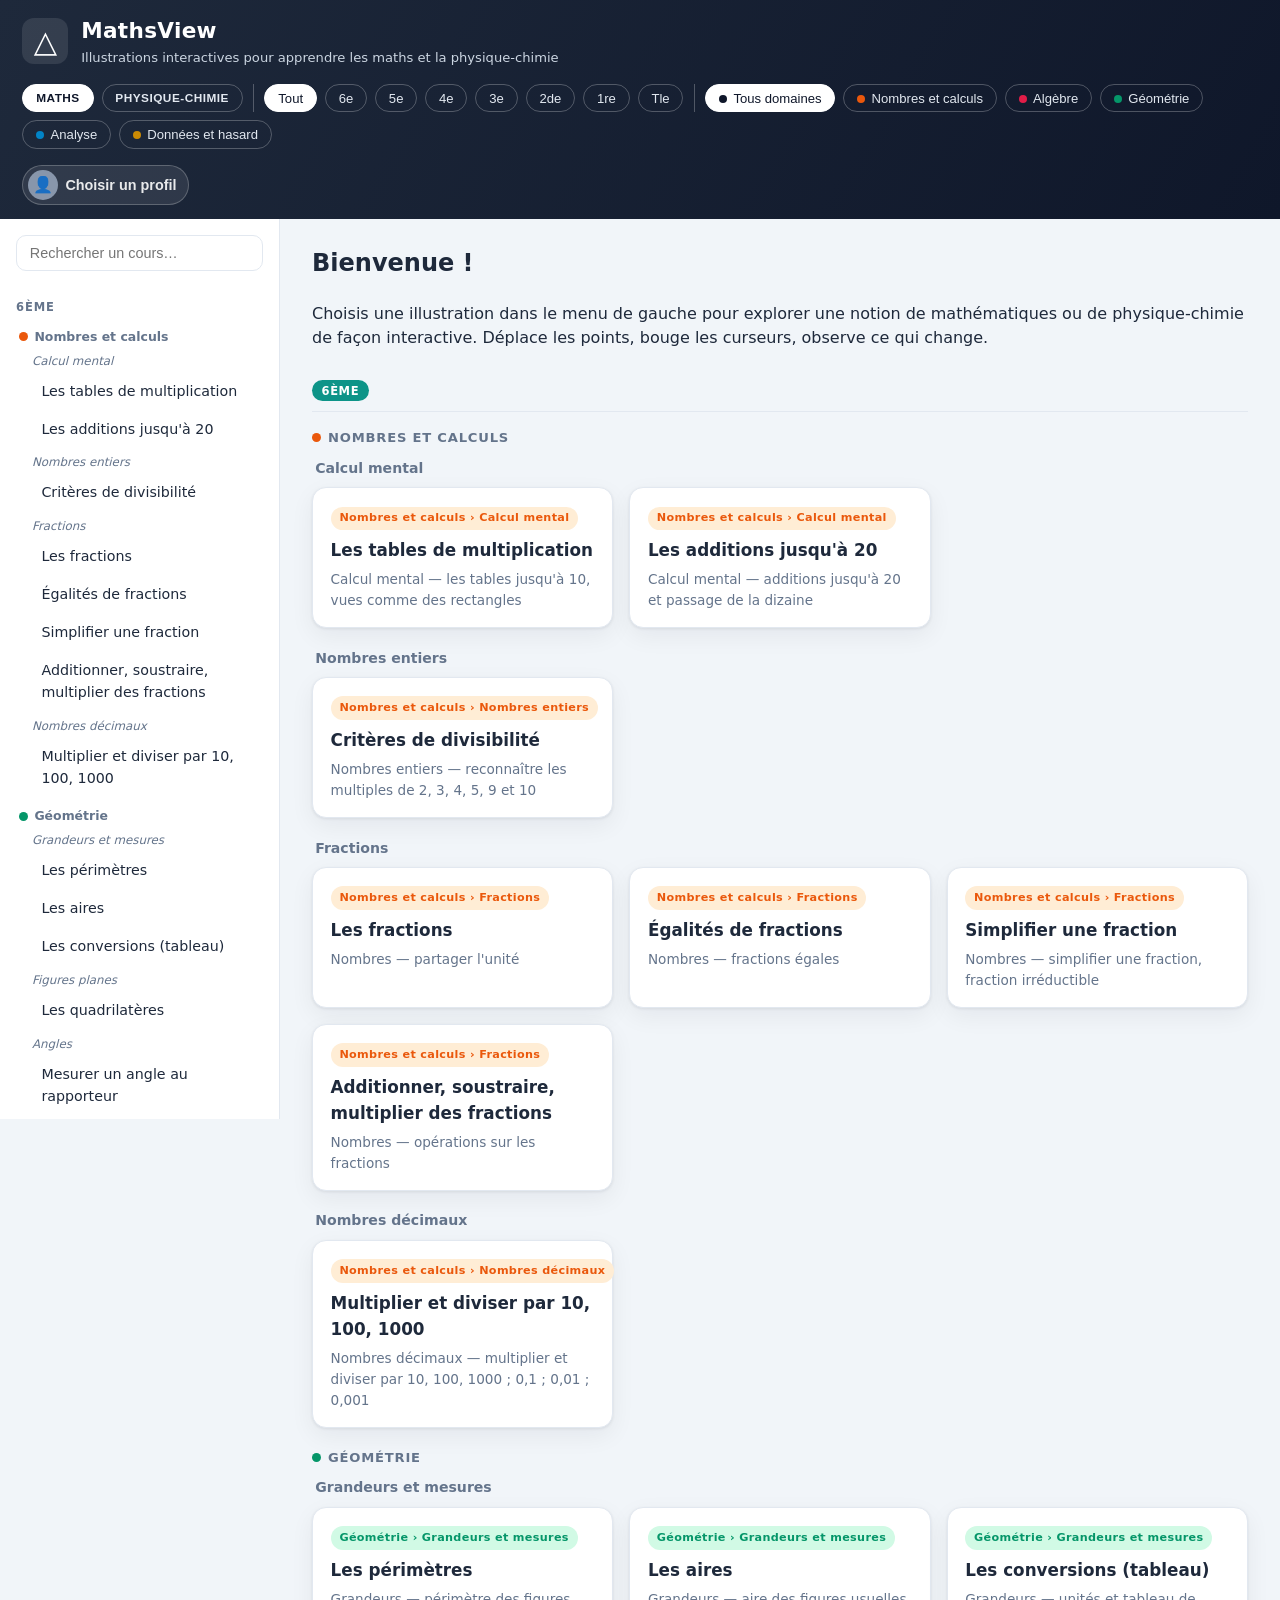
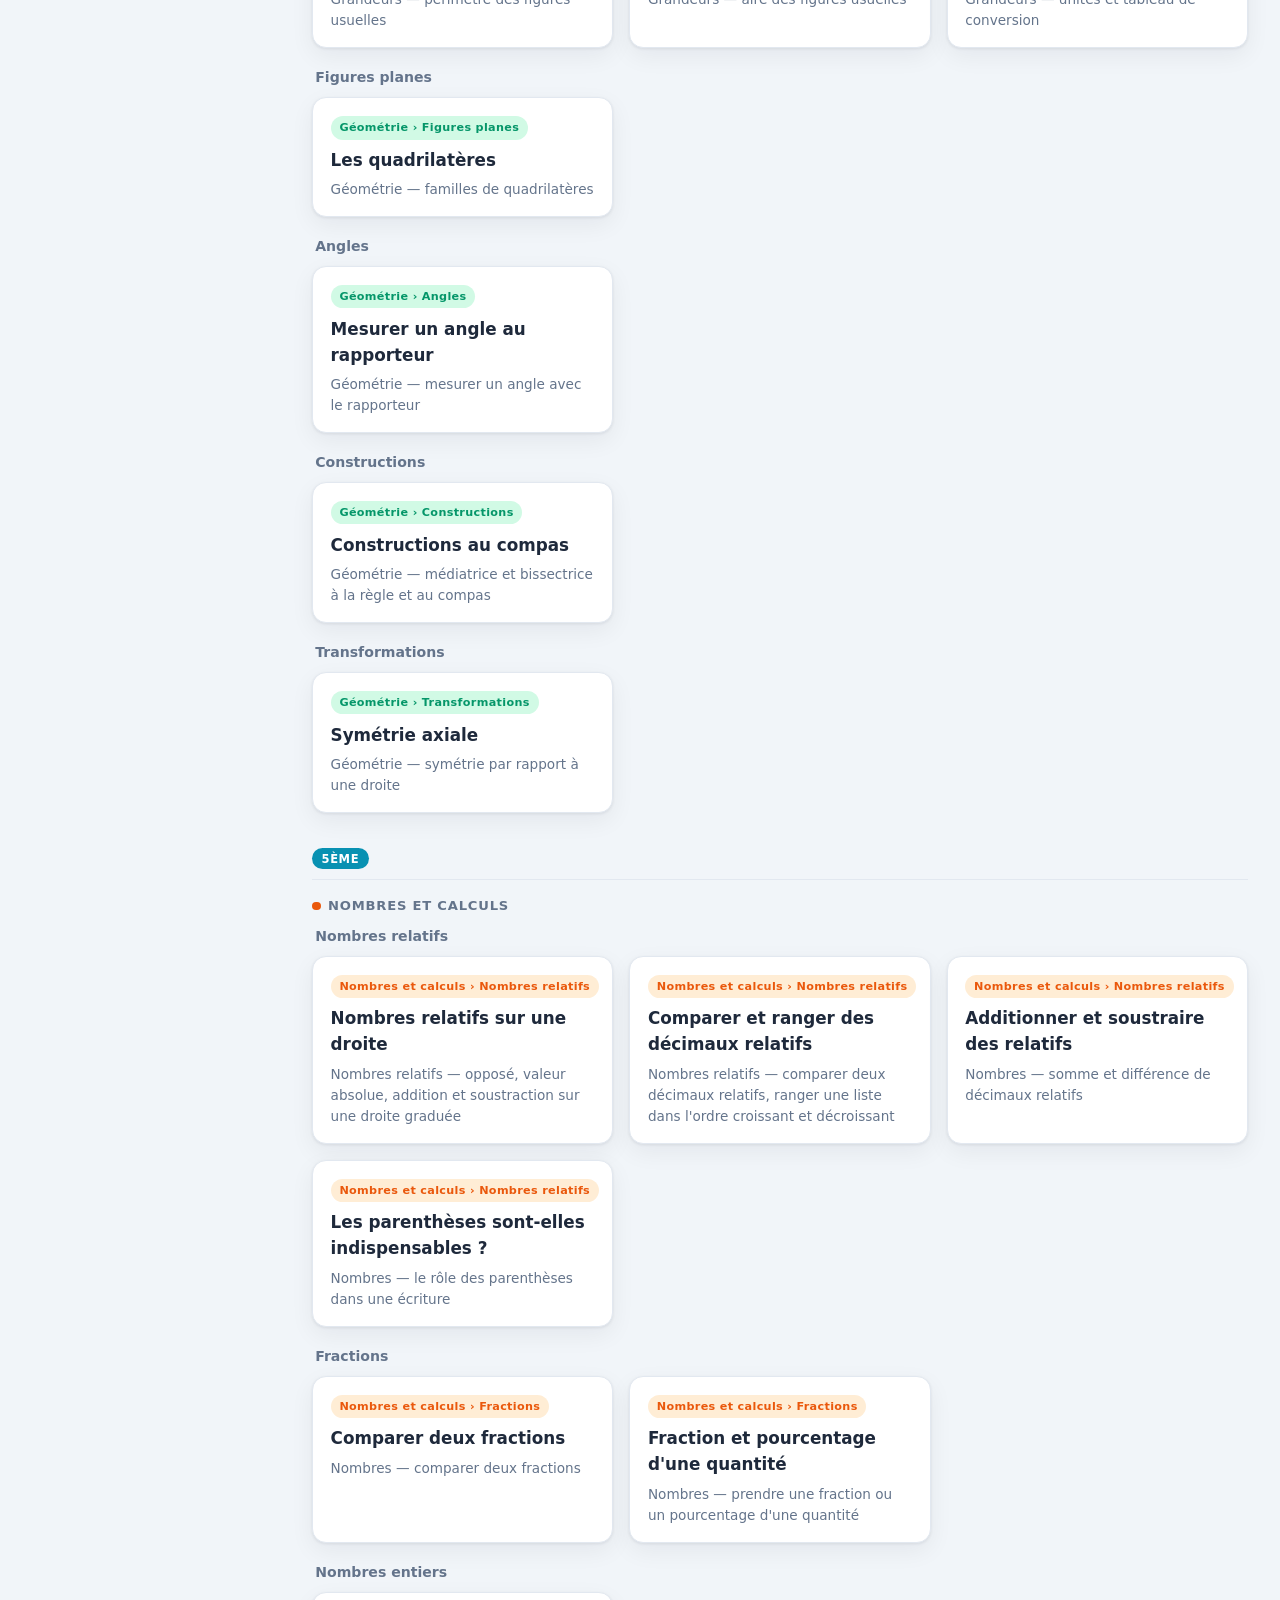
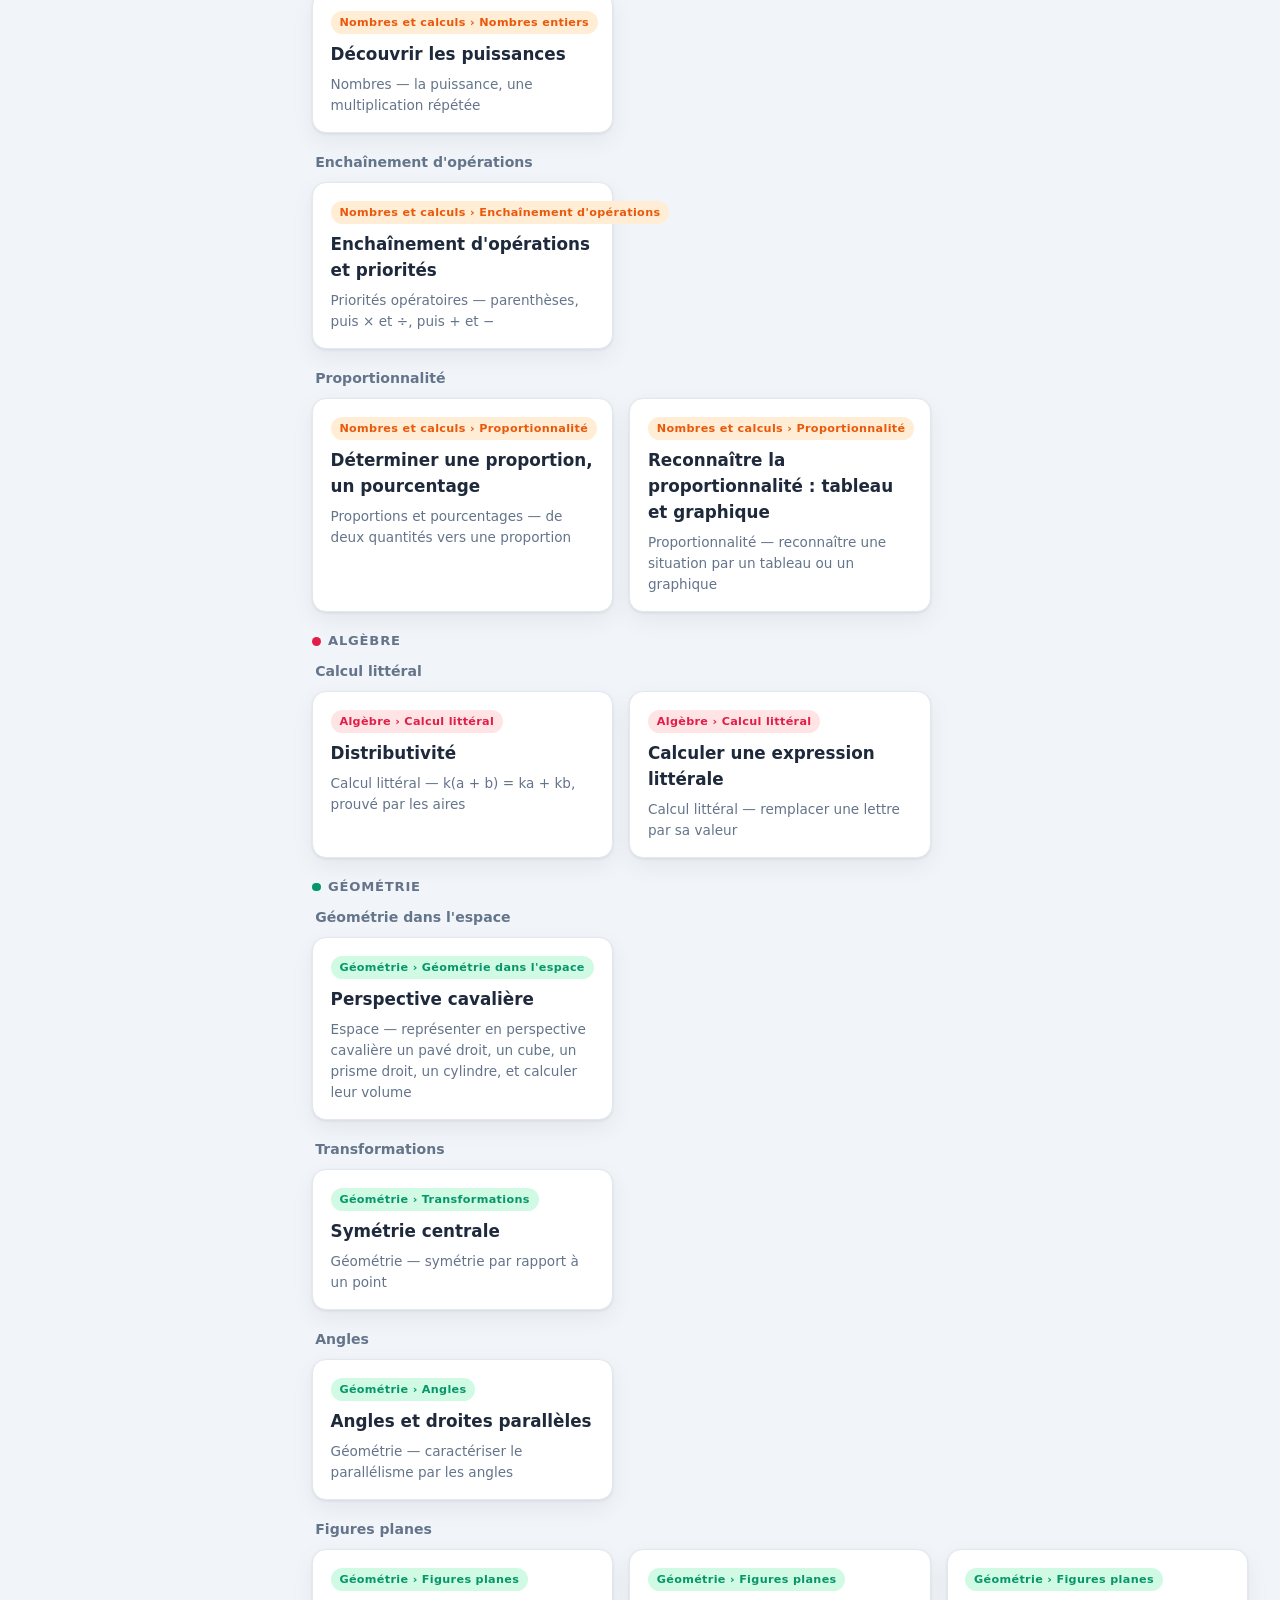
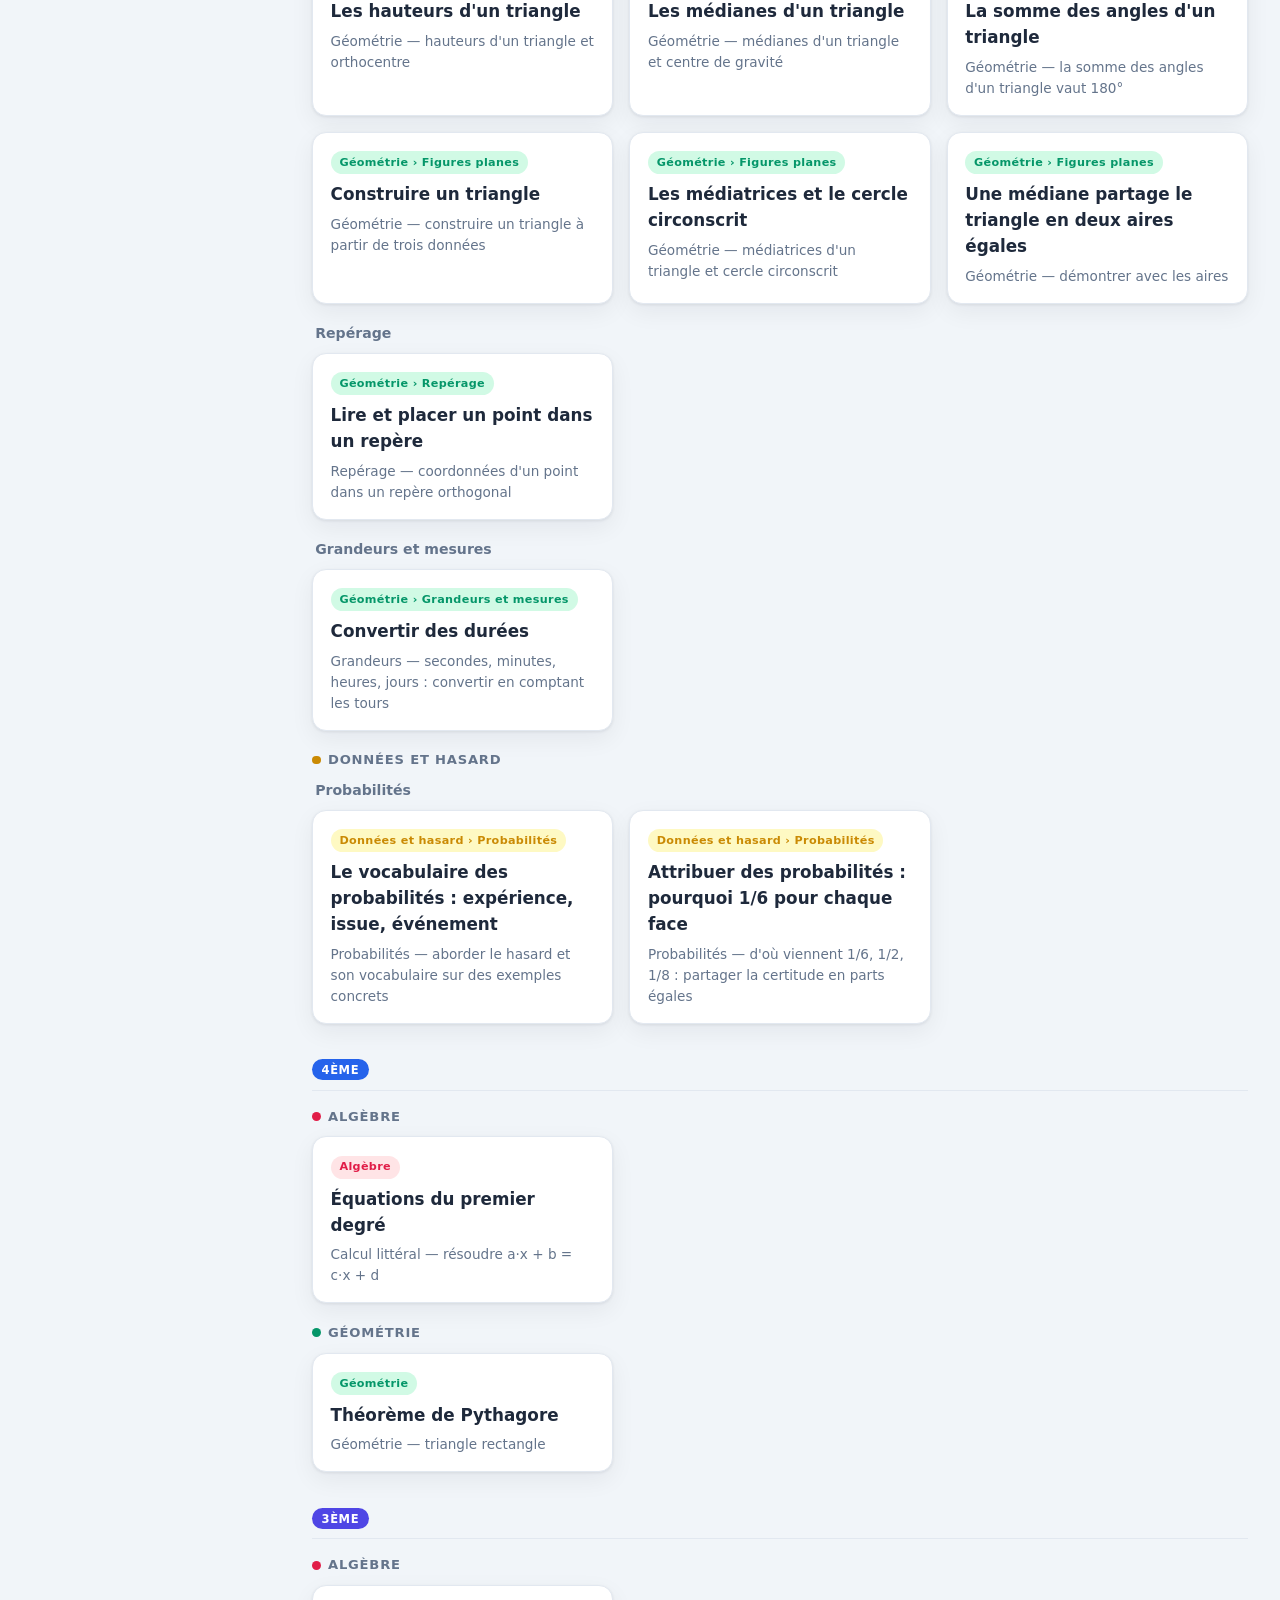
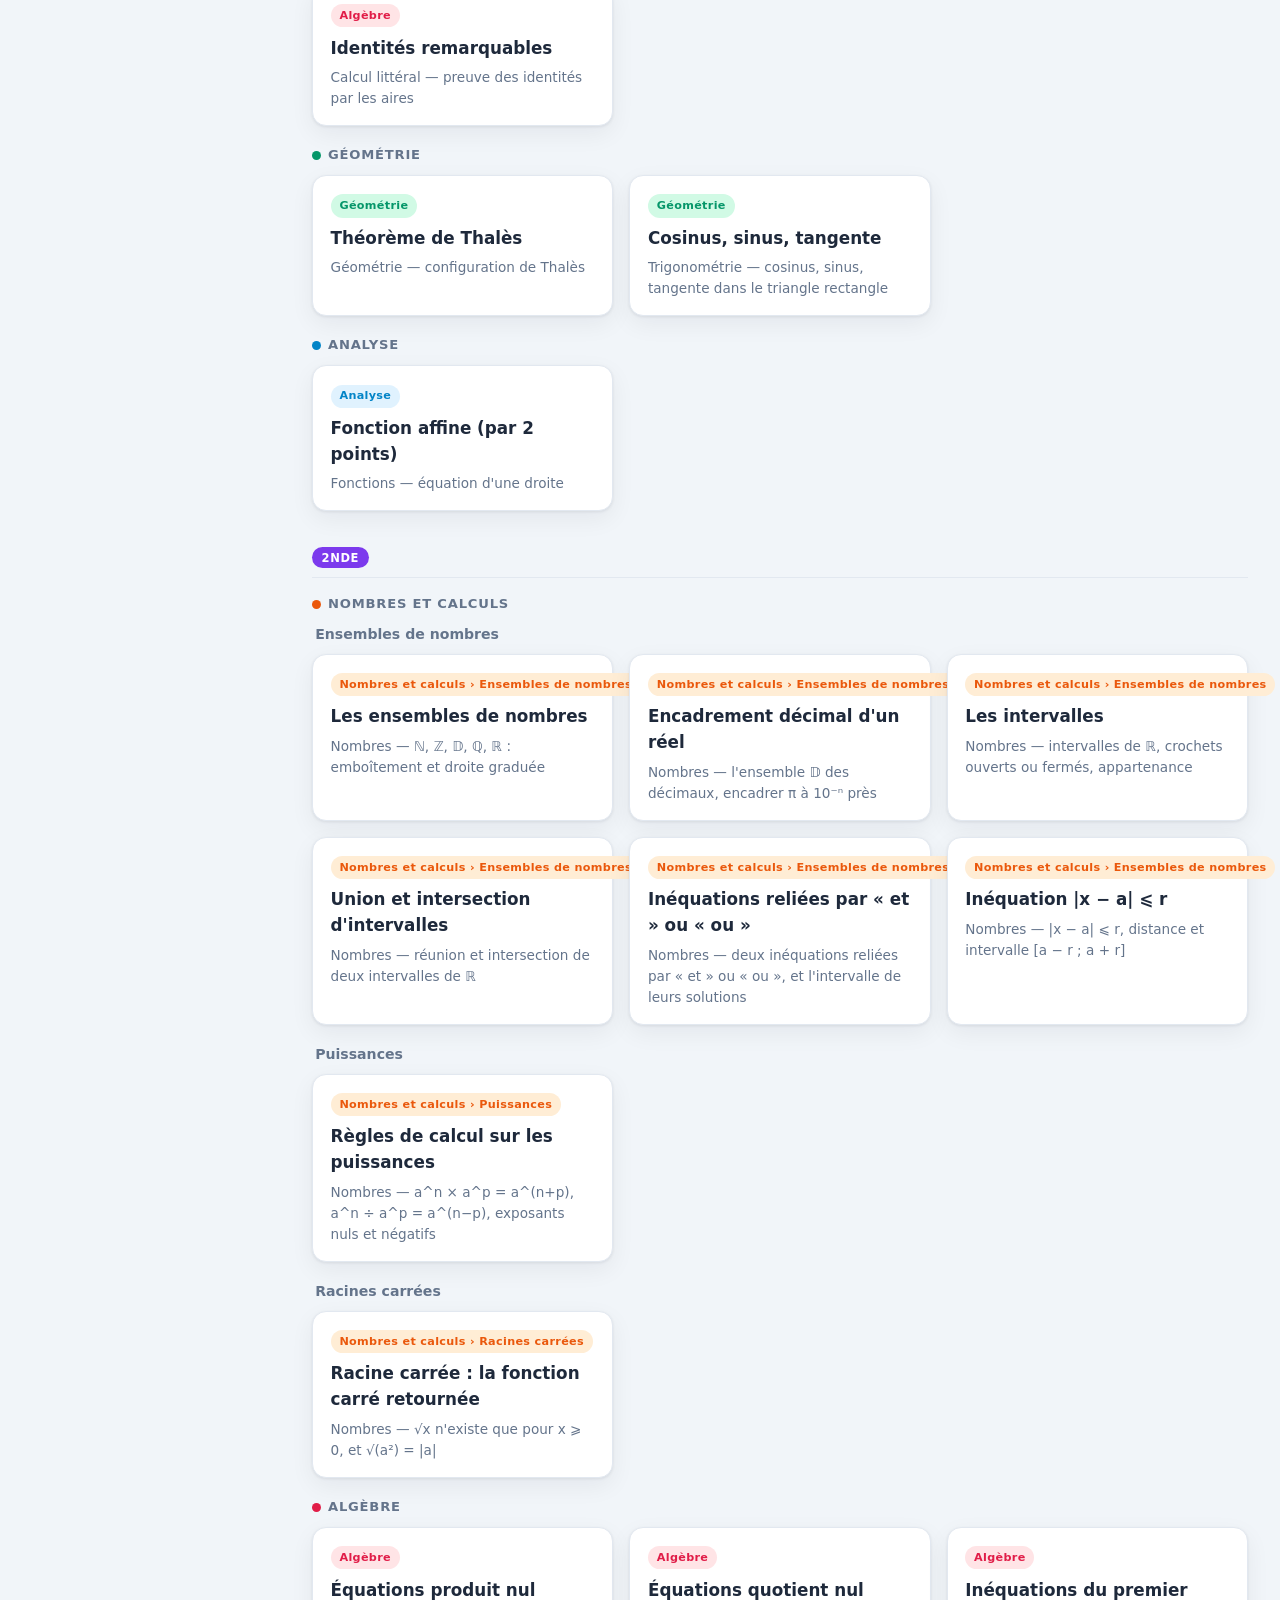
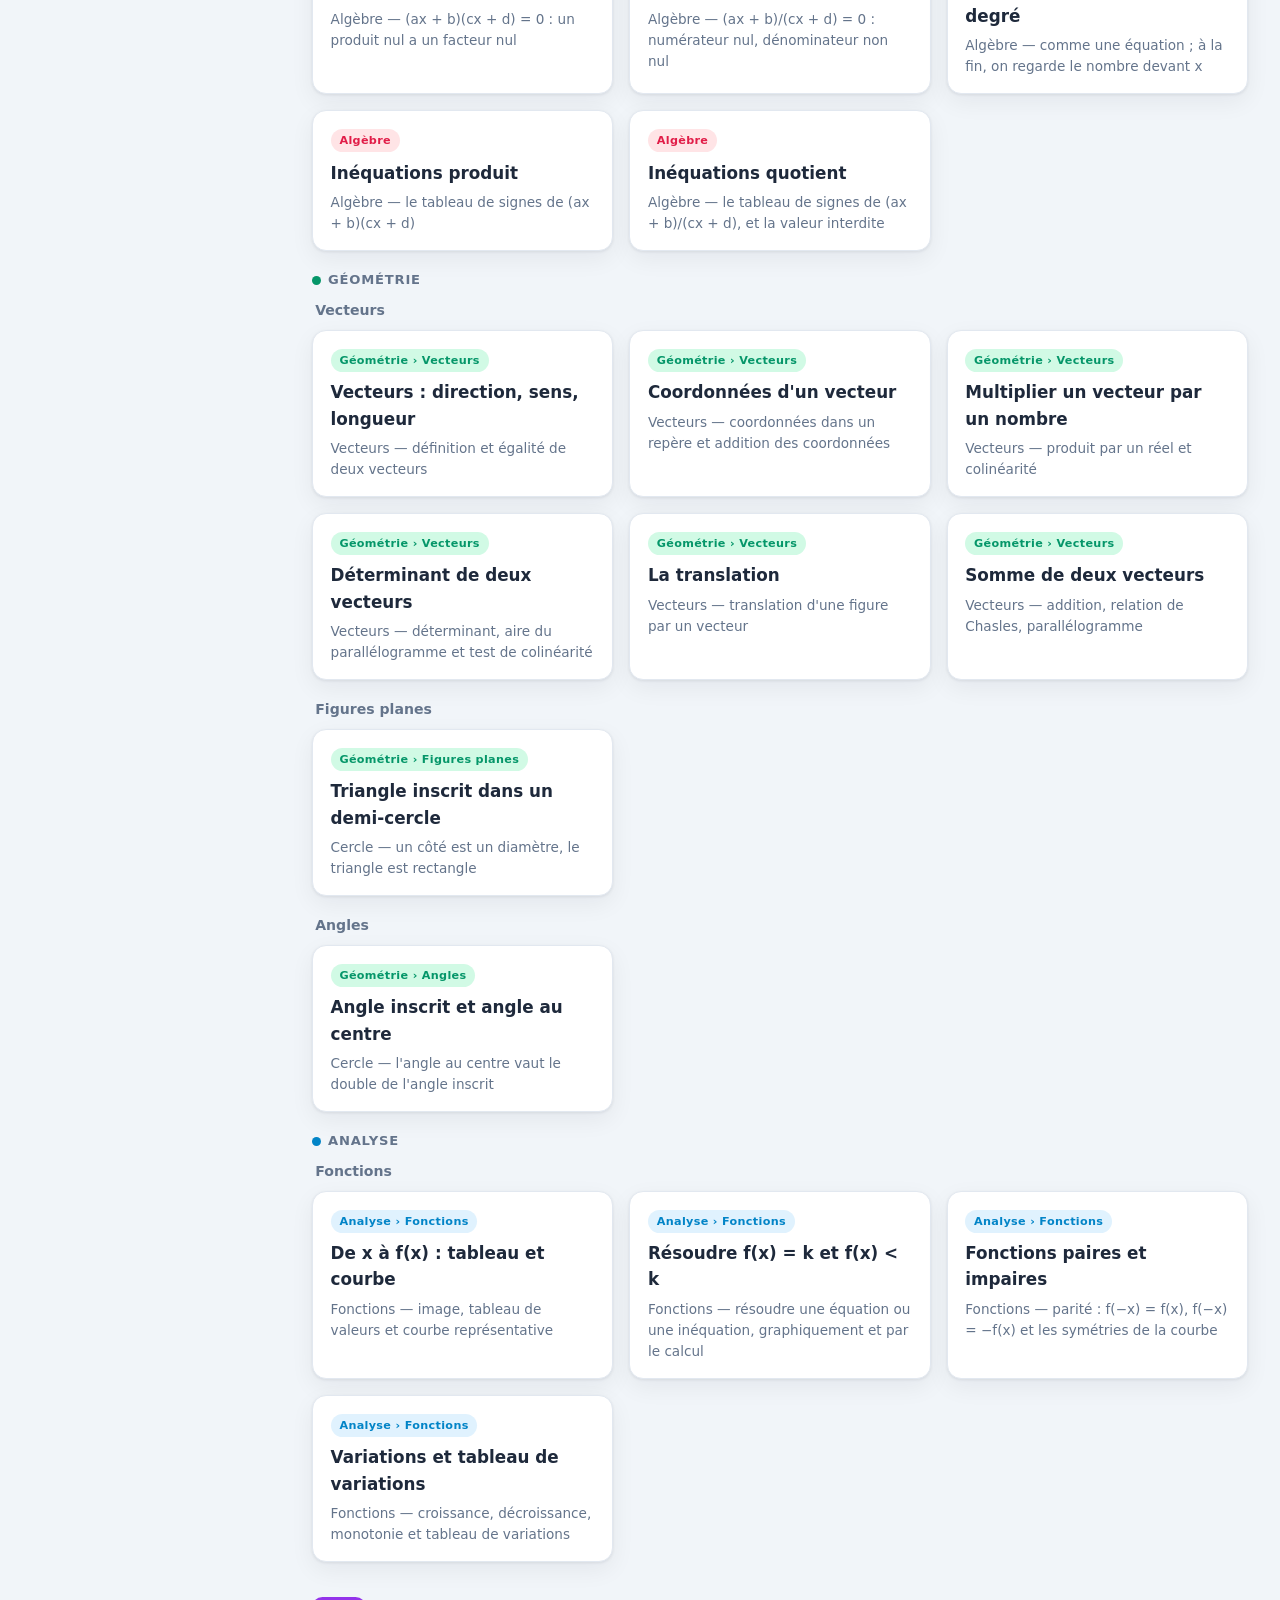
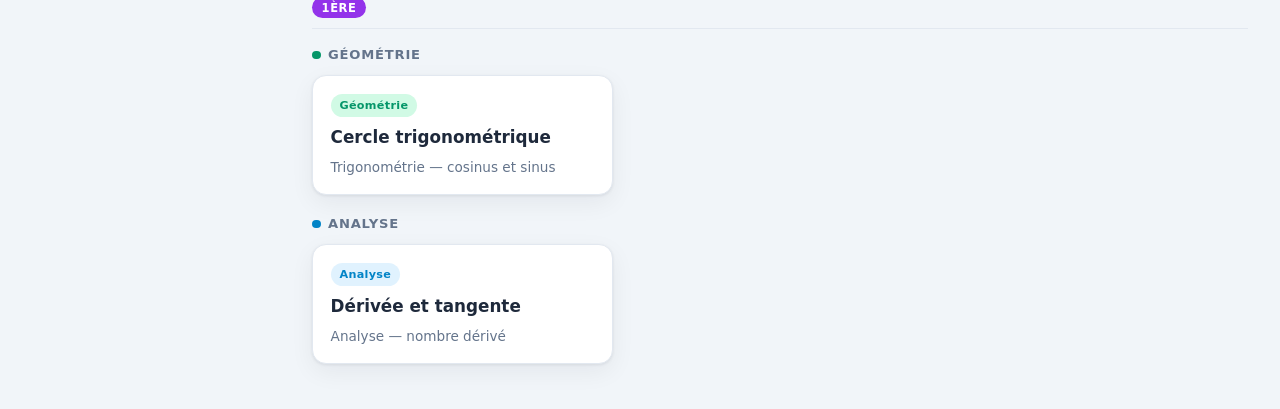
==== commit a676ba19: "Ajoute la leçon « Angle inscrit et angle au centre » et ses exercices (2nde) Leçon : A, B, M sur le " ====
--- a/index.html
+++ b/index.html
@@ -153,6 +153,7 @@
   <script src="lessons/2nde/vecteurs-translation.js"></script>
   <script src="lessons/2nde/vecteurs-somme.js"></script>
   <script src="lessons/2nde/cercle-triangle-rectangle.js"></script>
+  <script src="lessons/2nde/angle-inscrit-angle-centre.js"></script>
   <script src="lessons/2nde/fonctions-correspondance.js"></script>
   <script src="lessons/2nde/fonctions-equations.js"></script>
   <script src="lessons/2nde/fonctions-parite.js"></script>
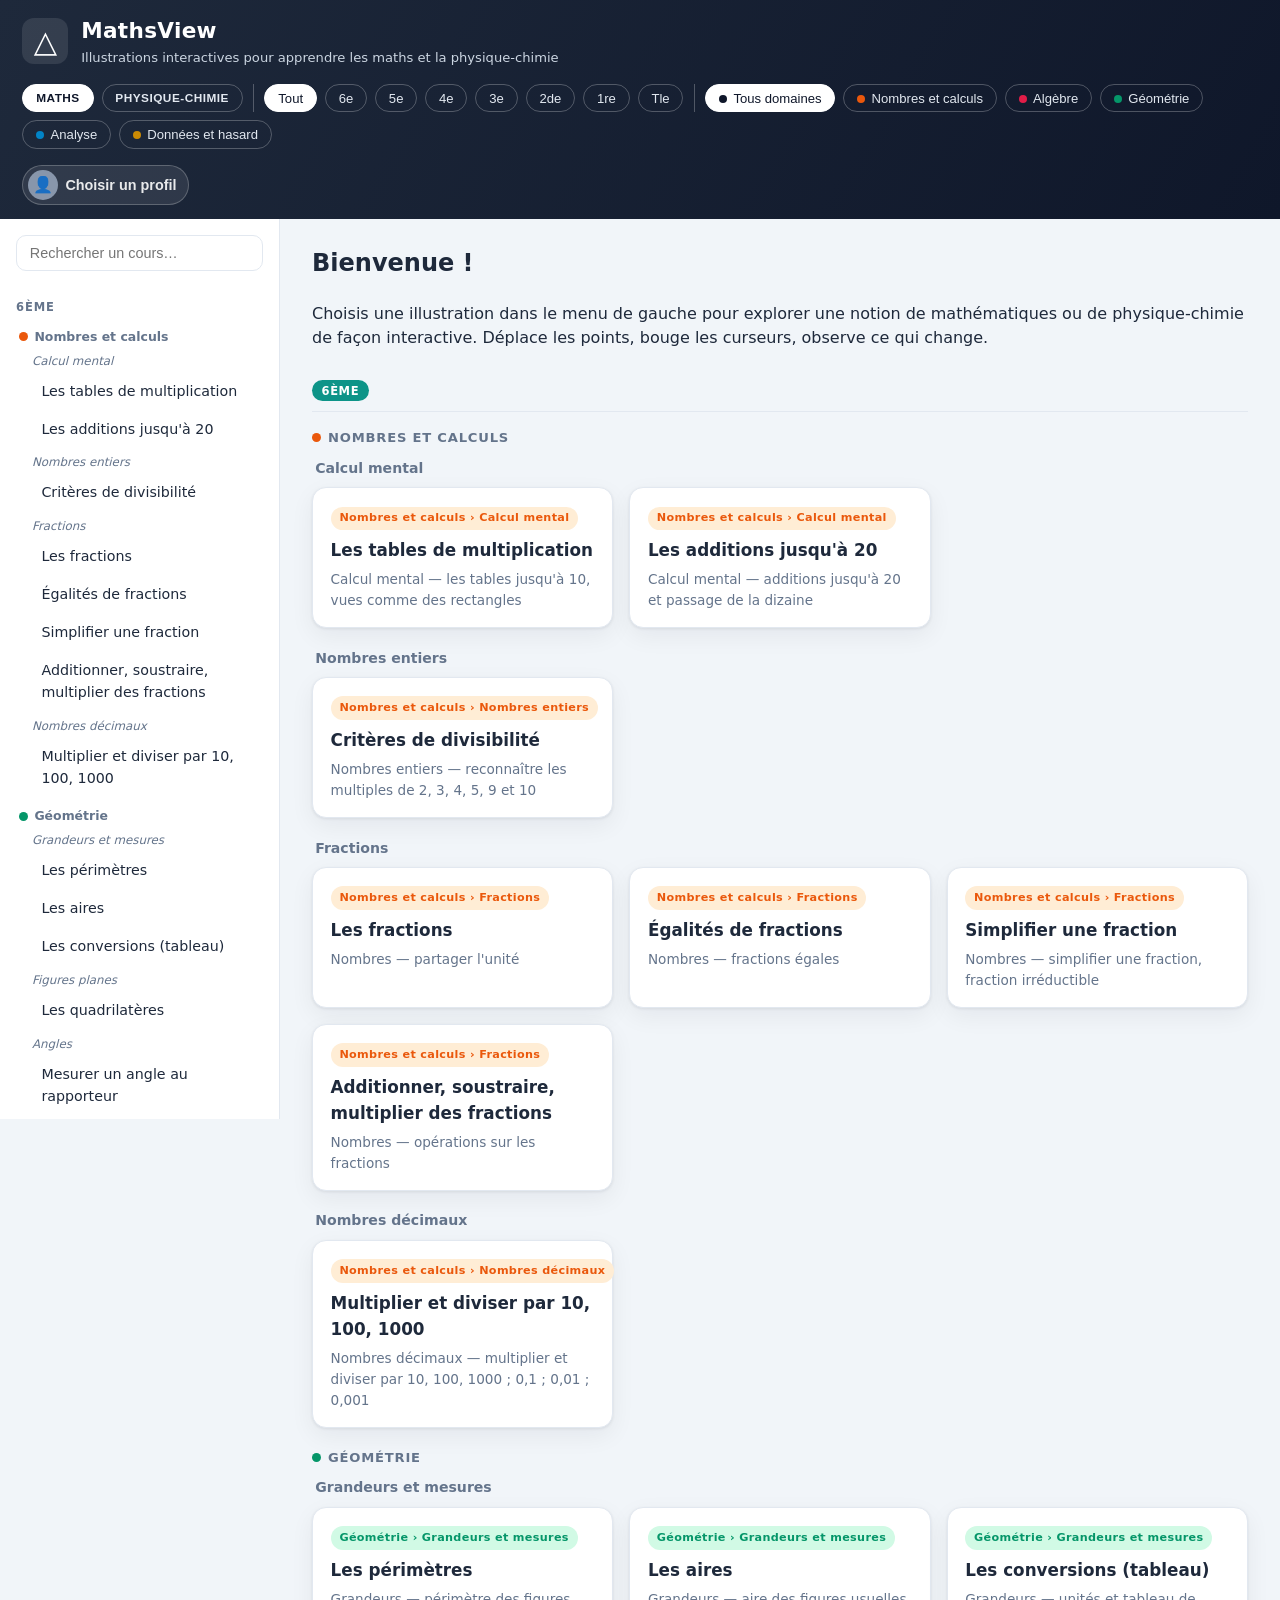
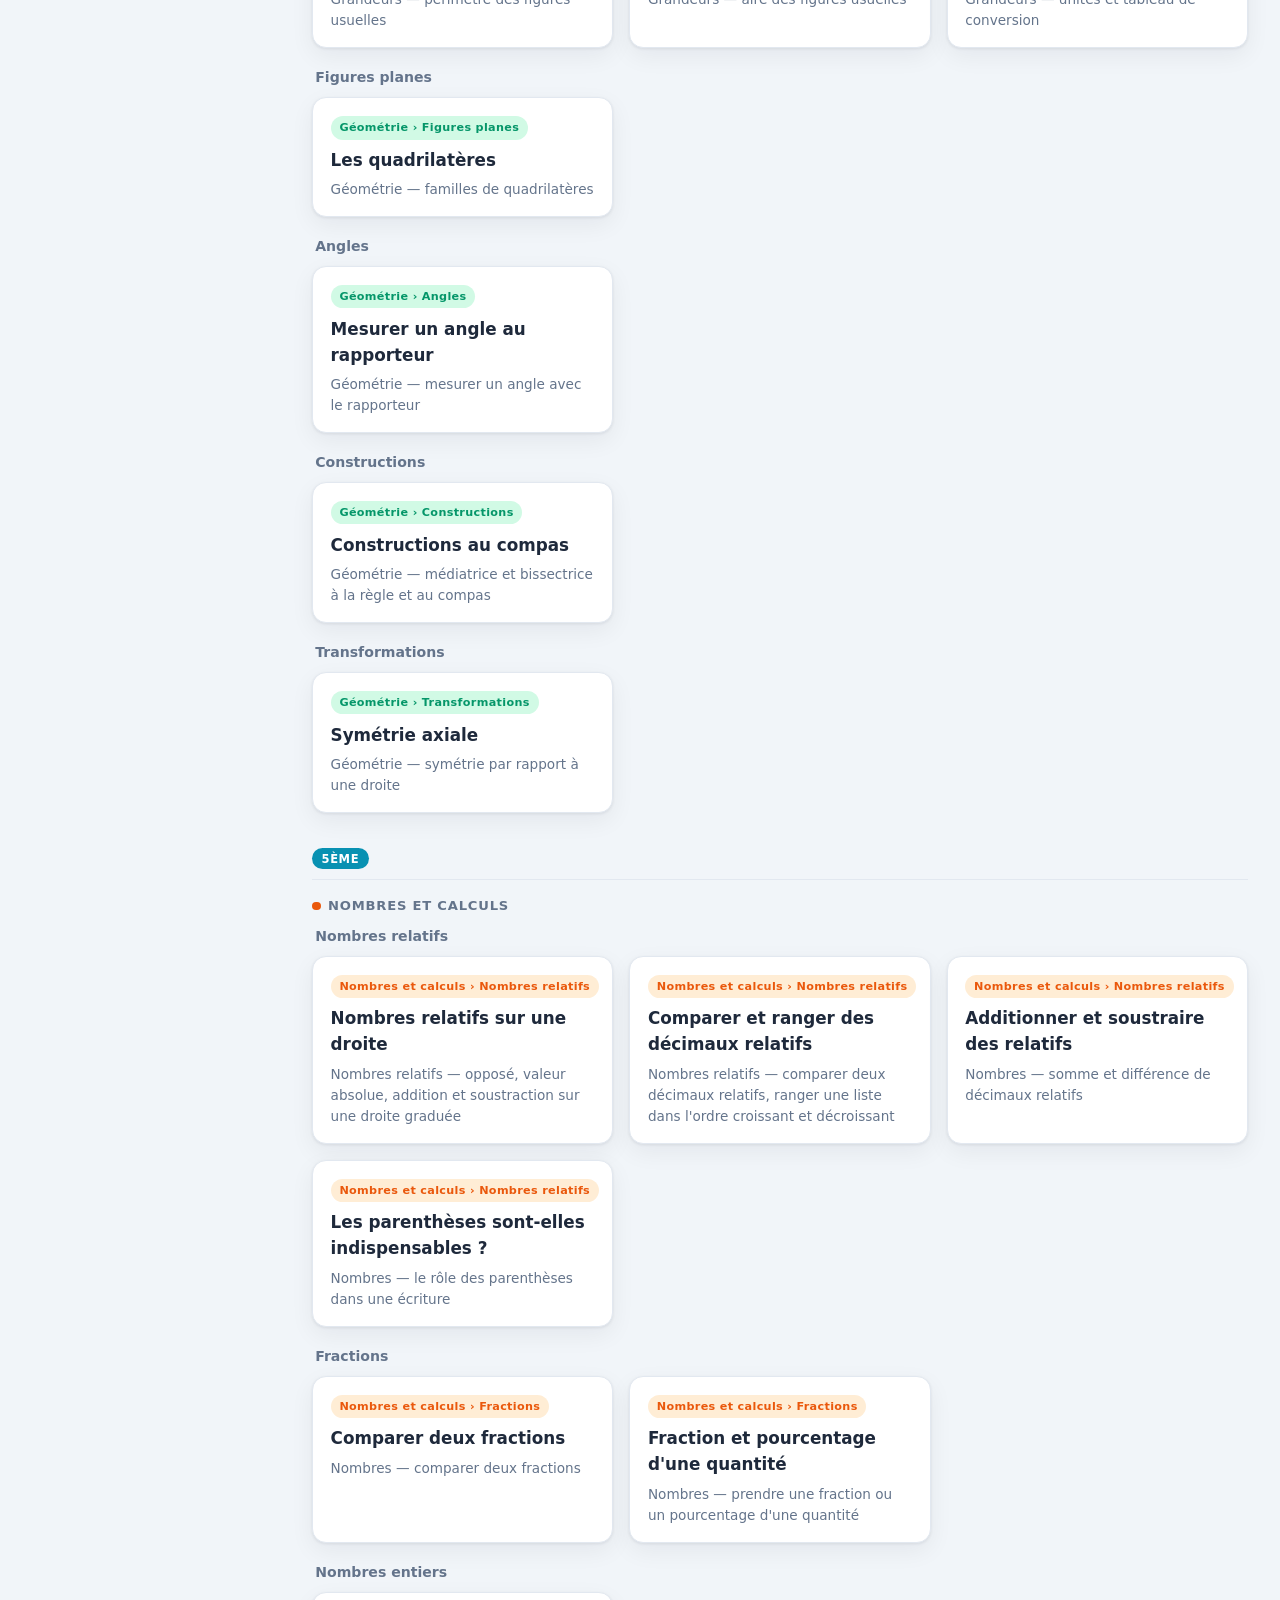
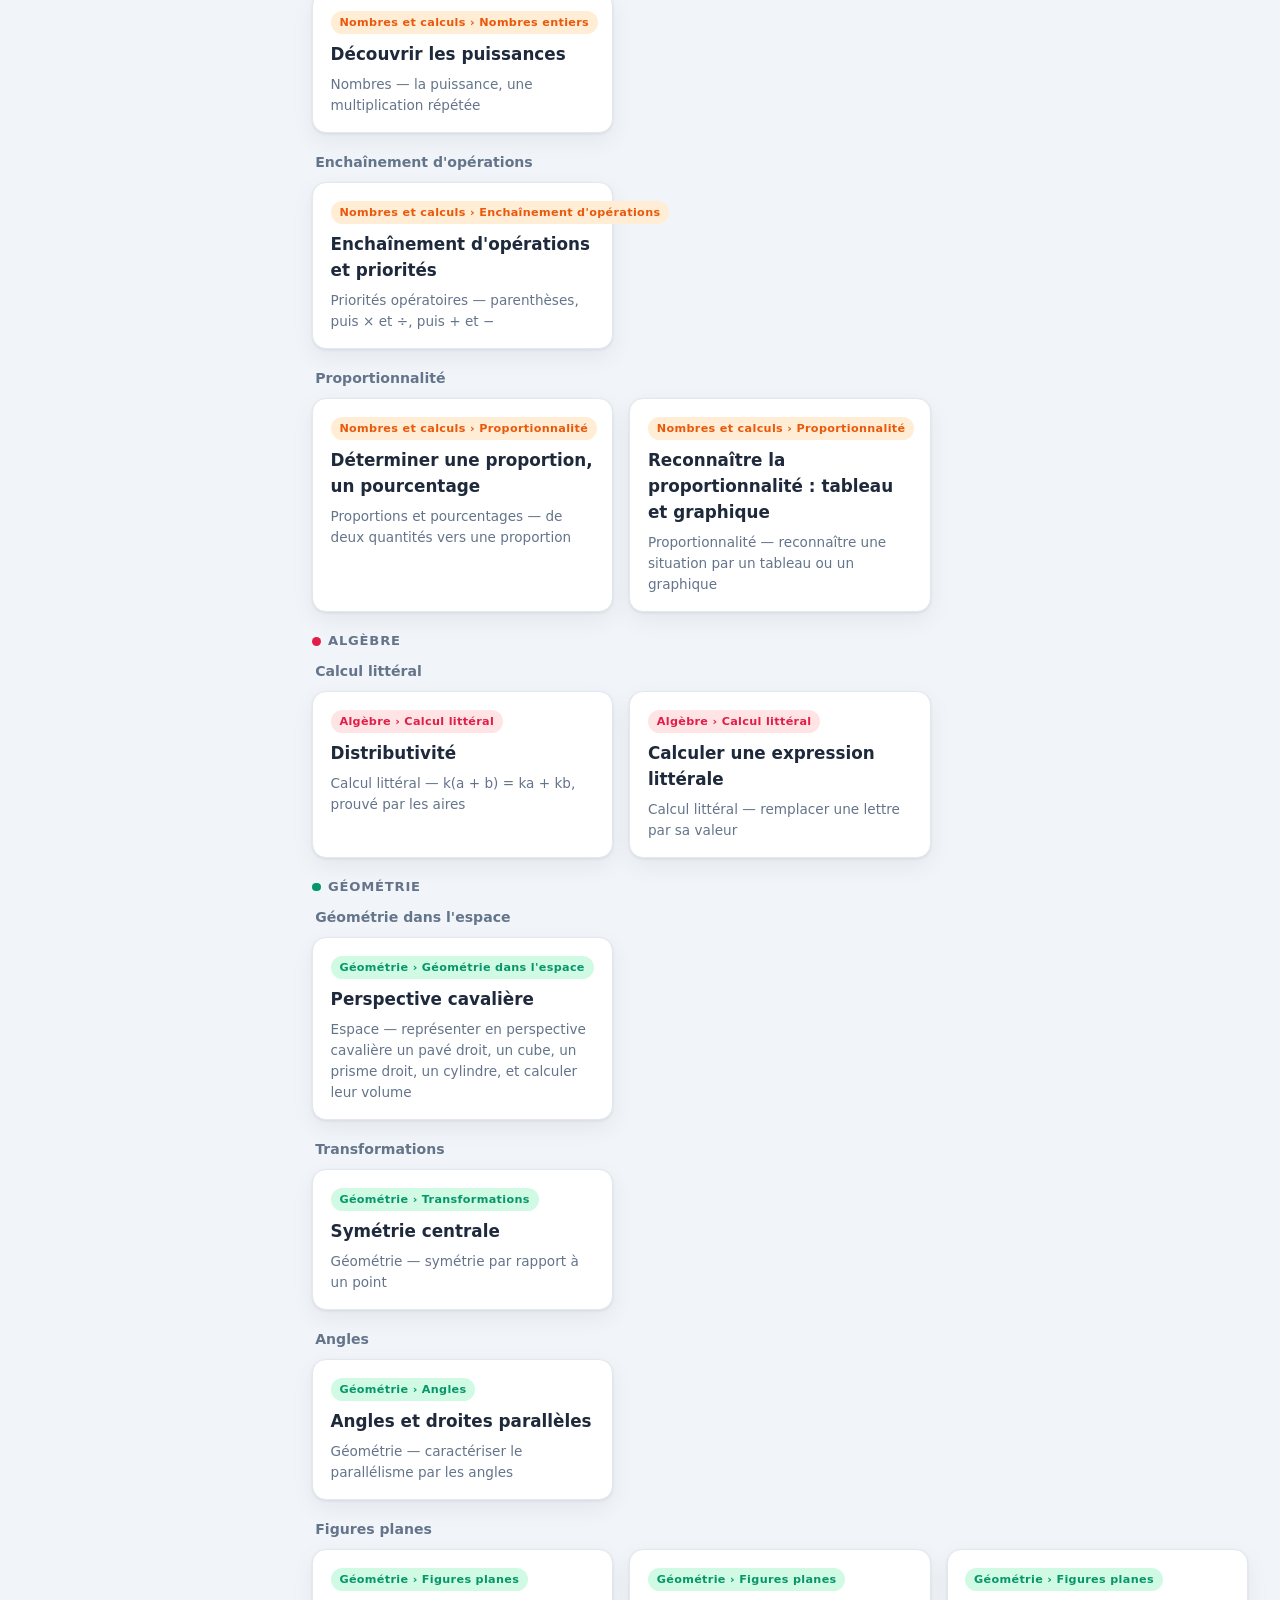
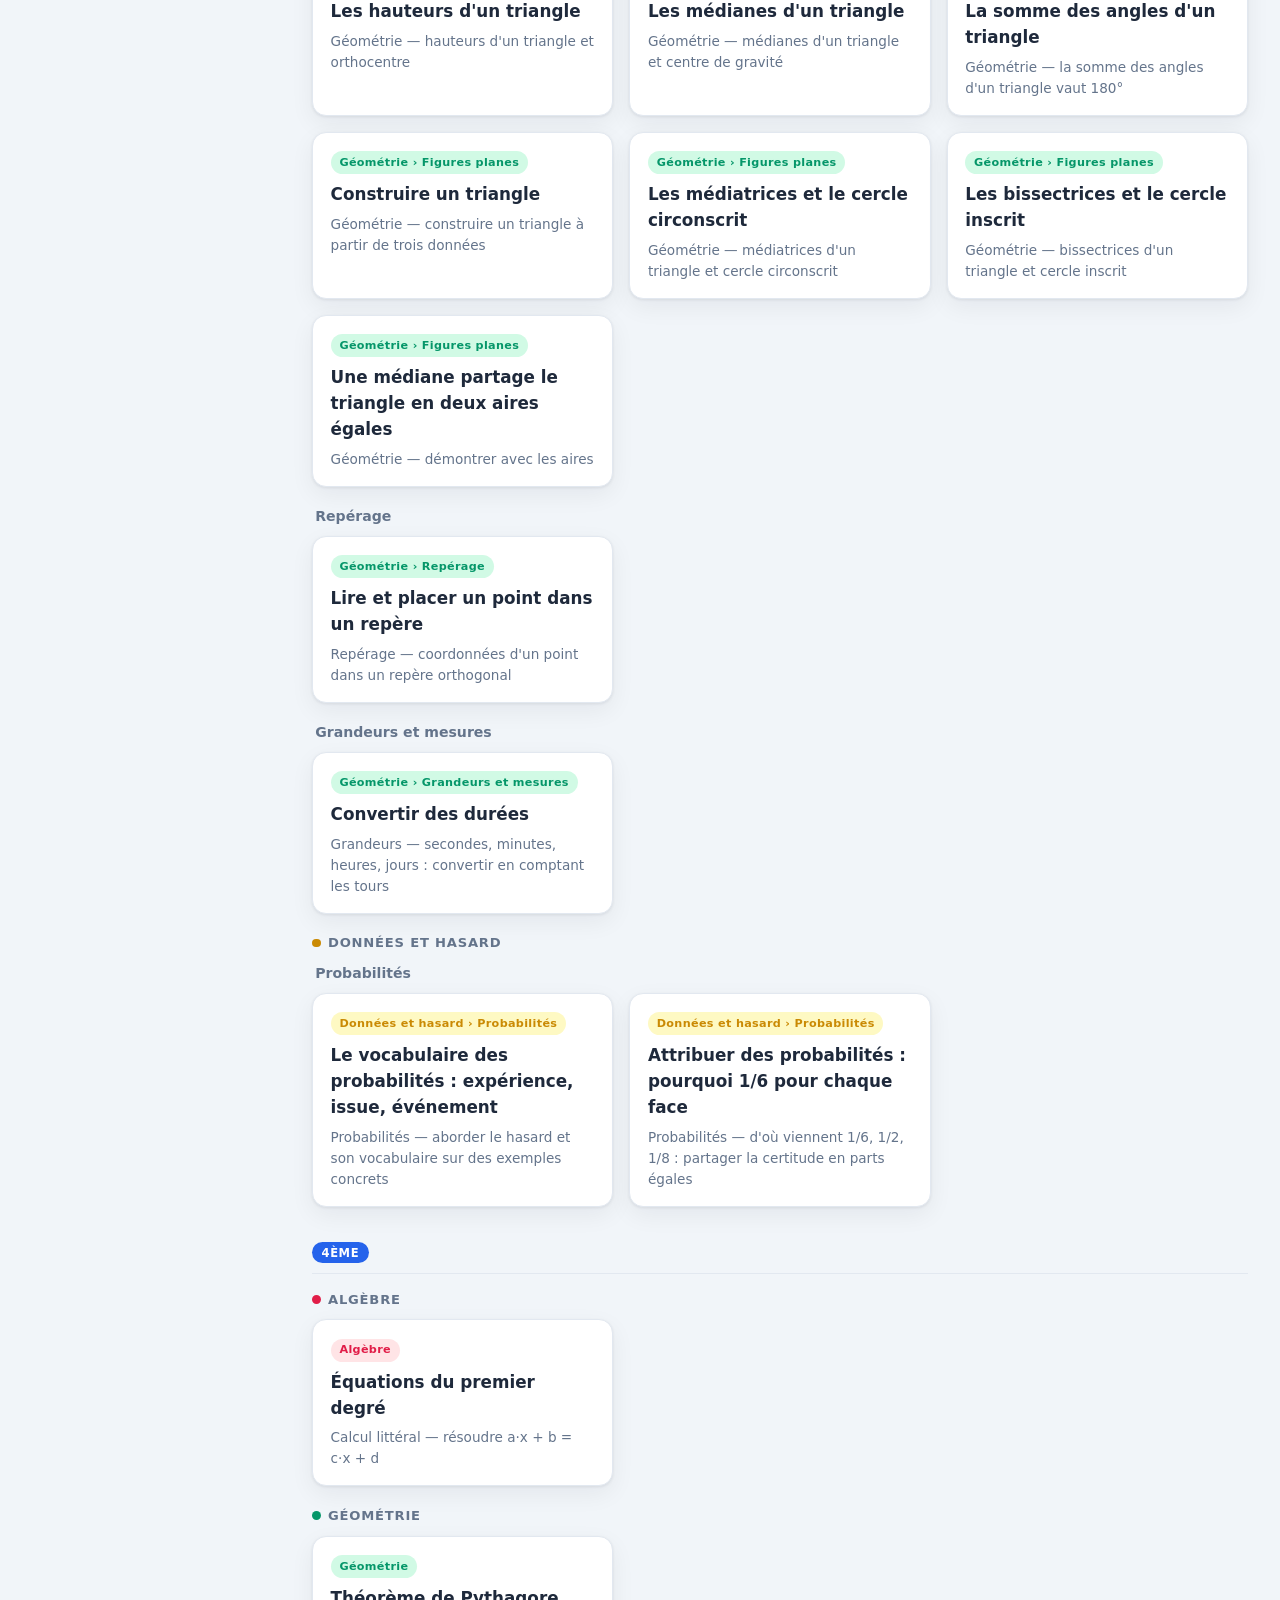
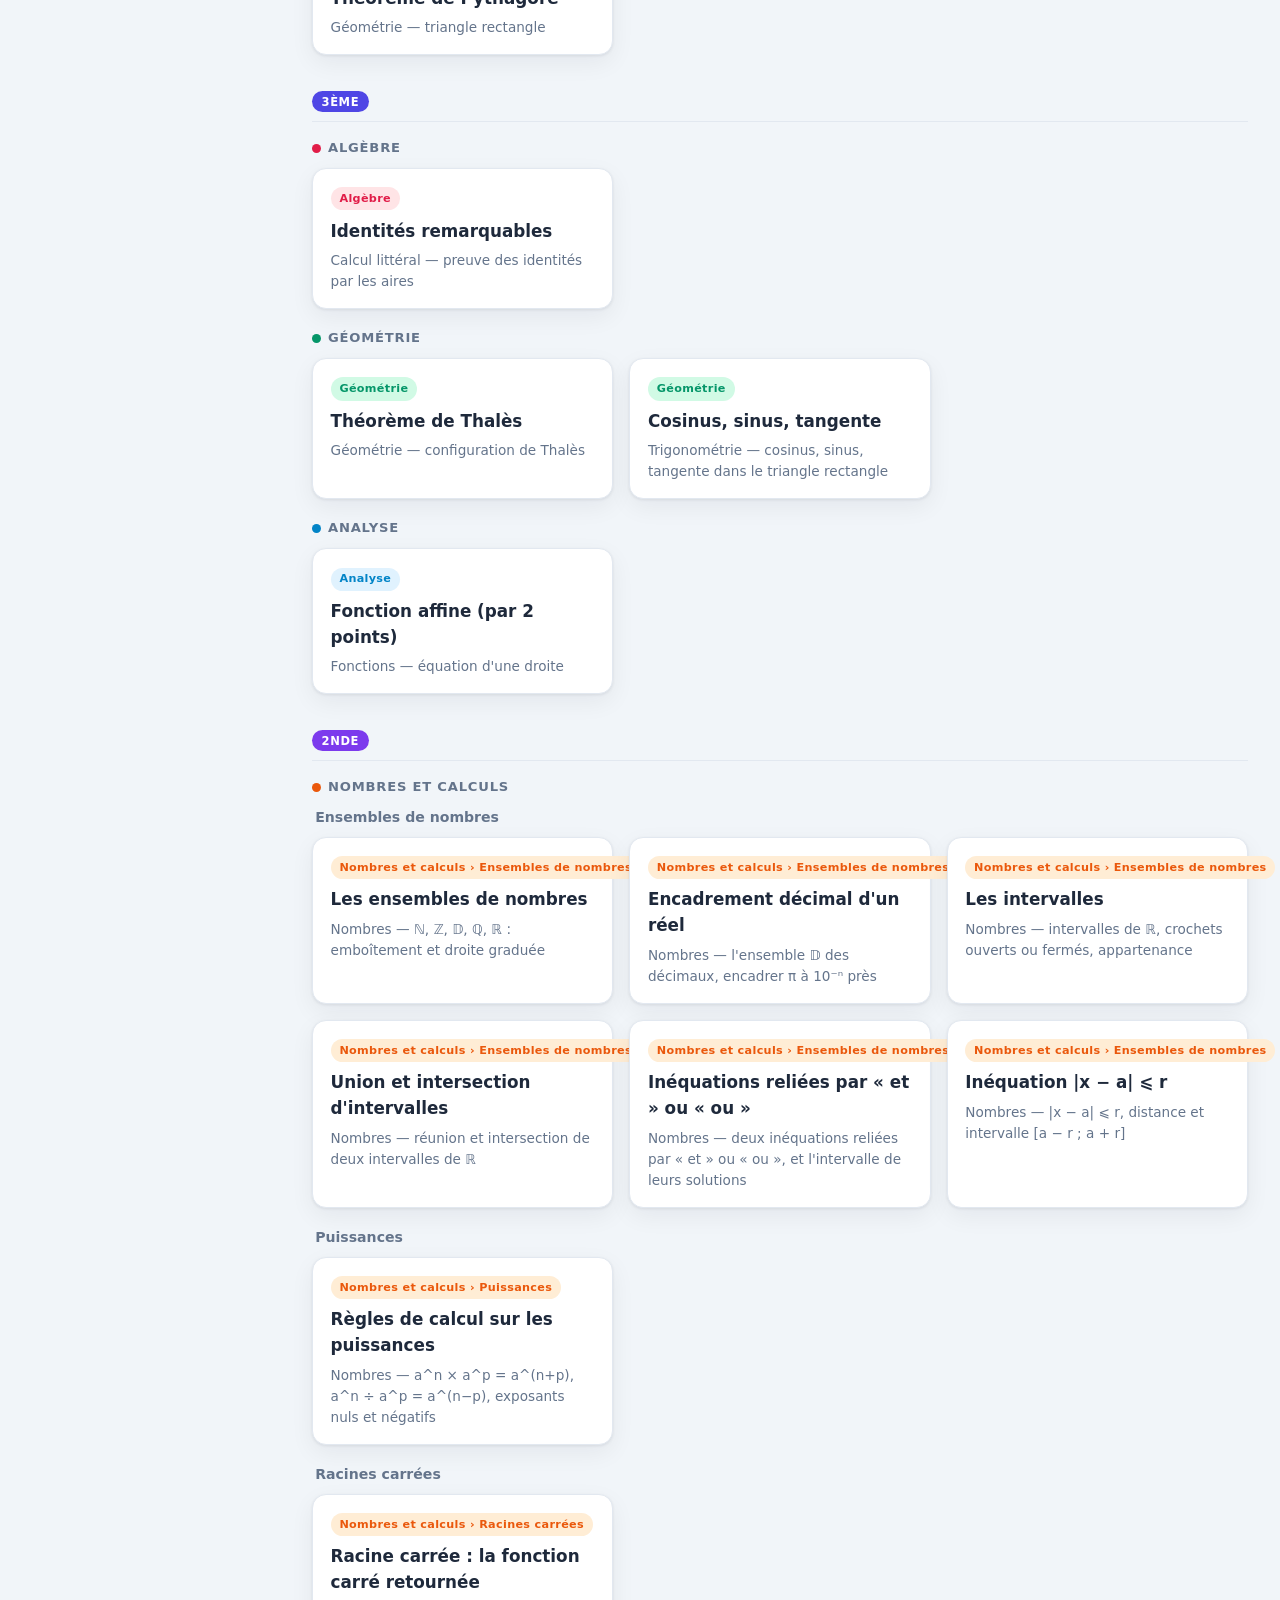
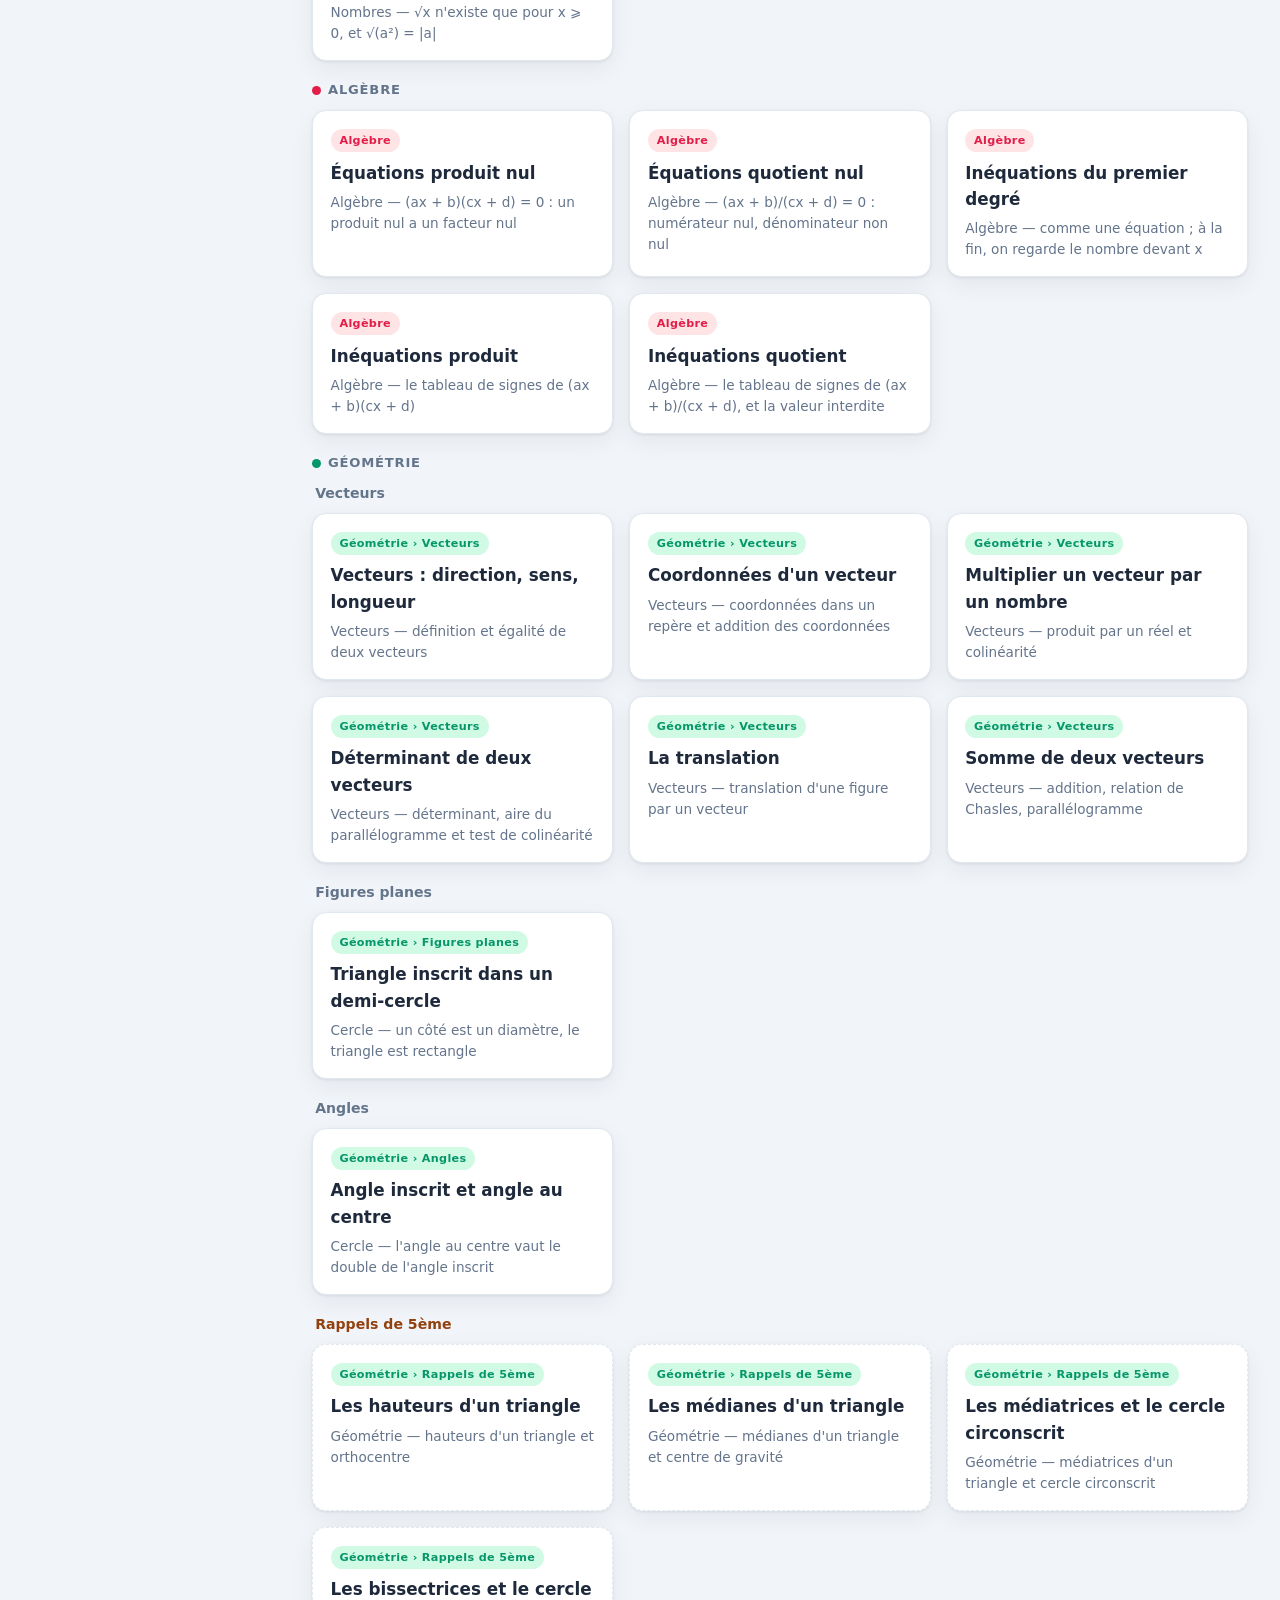
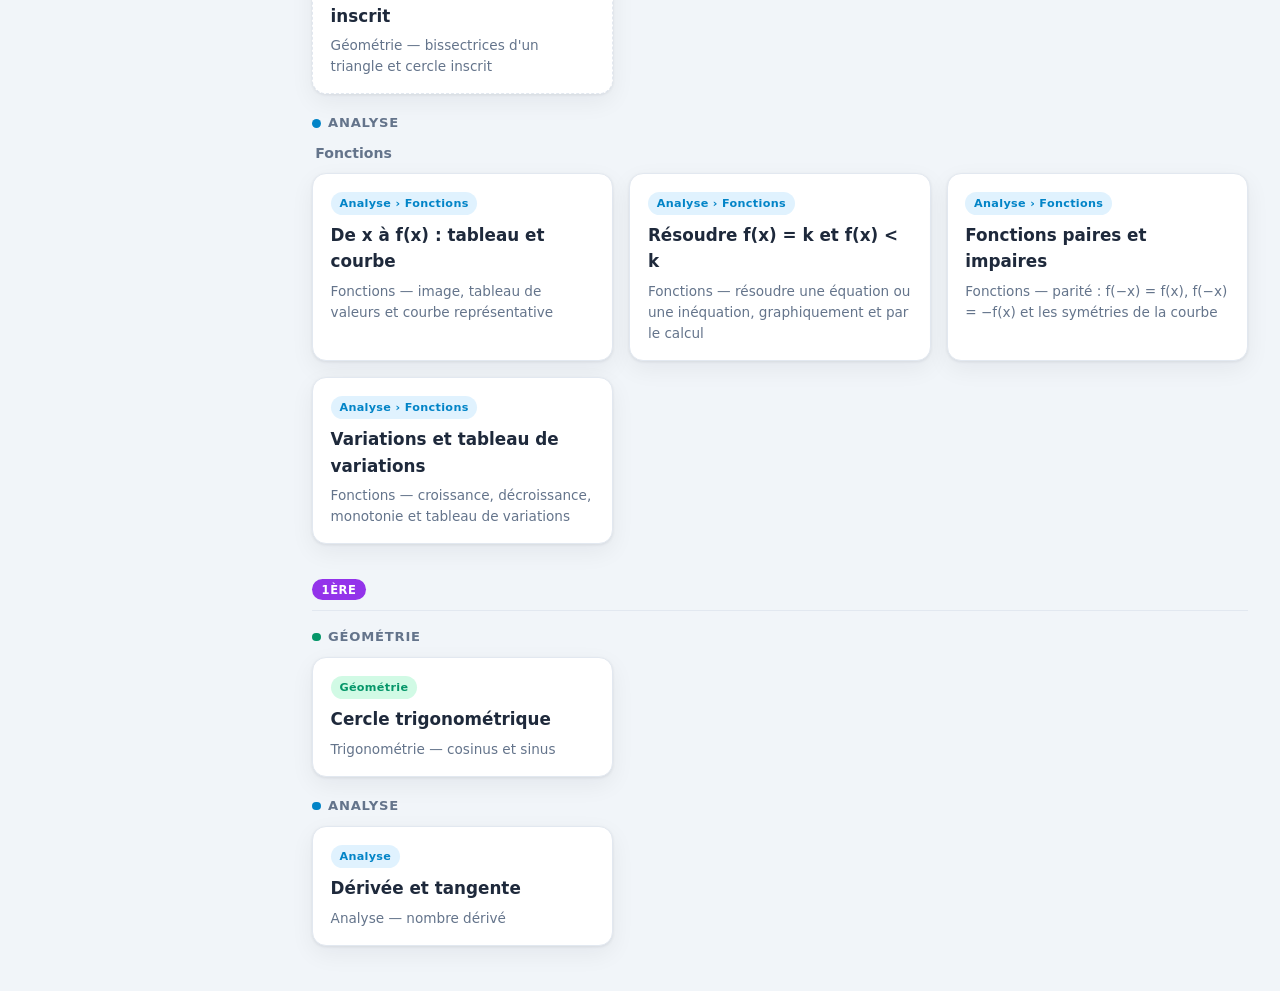
==== commit 84e555f6: "Rappelle les leçons de 5ème sur le triangle en seconde (champ « rappels ») Une leçon peut déclarer `" ====
--- a/index.html
+++ b/index.html
@@ -41,6 +41,7 @@
       <section id="lesson" class="lesson" hidden>
         <div class="lesson-head">
           <span class="badge" id="lesson-level"></span>
+          <span class="cat-chip rappel" id="lesson-rappel" hidden></span>
           <span class="cat-chip" id="lesson-cat"></span>
           <h2 id="lesson-title"></h2>
         </div>
@@ -119,6 +120,7 @@
   <script src="lessons/5eme/somme-angles-triangle.js"></script>
   <script src="lessons/5eme/construire-triangles.js"></script>
   <script src="lessons/5eme/mediatrices-triangle.js"></script>
+  <script src="lessons/5eme/bissectrices-triangle.js"></script>
   <script src="lessons/5eme/substitution.js"></script>
   <script src="lessons/5eme/reperage.js"></script>
   <script src="lessons/5eme/proportions.js"></script>
--- a/css/style.css
+++ b/css/style.css
@@ -295,6 +295,11 @@
 .cat-chip.geometrie { color: var(--cat-geometrie); background: var(--cat-geometrie-soft); }
 .cat-chip.analyse { color: var(--cat-analyse); background: var(--cat-analyse-soft); }
 .cat-chip.donnees { color: var(--cat-donnees); background: var(--cat-donnees-soft); }
+/* « Rappel en 2nde » : une leçon d'un niveau revue dans un autre. */
+.cat-chip.rappel { color: #92400e; background: #fef3c7; }
+.cat-chip.rappel[hidden] { display: none; }
+.menu-sub.rappel, .home-sub.rappel { color: #92400e; }
+.card.rappel { border-style: dashed; }
 .cat-chip.chimie { color: var(--cat-chimie); background: var(--cat-chimie-soft); }
 .cat-chip.mouvement { color: var(--cat-mouvement); background: var(--cat-mouvement-soft); }
 .cat-chip.energie { color: var(--cat-energie); background: var(--cat-energie-soft); }
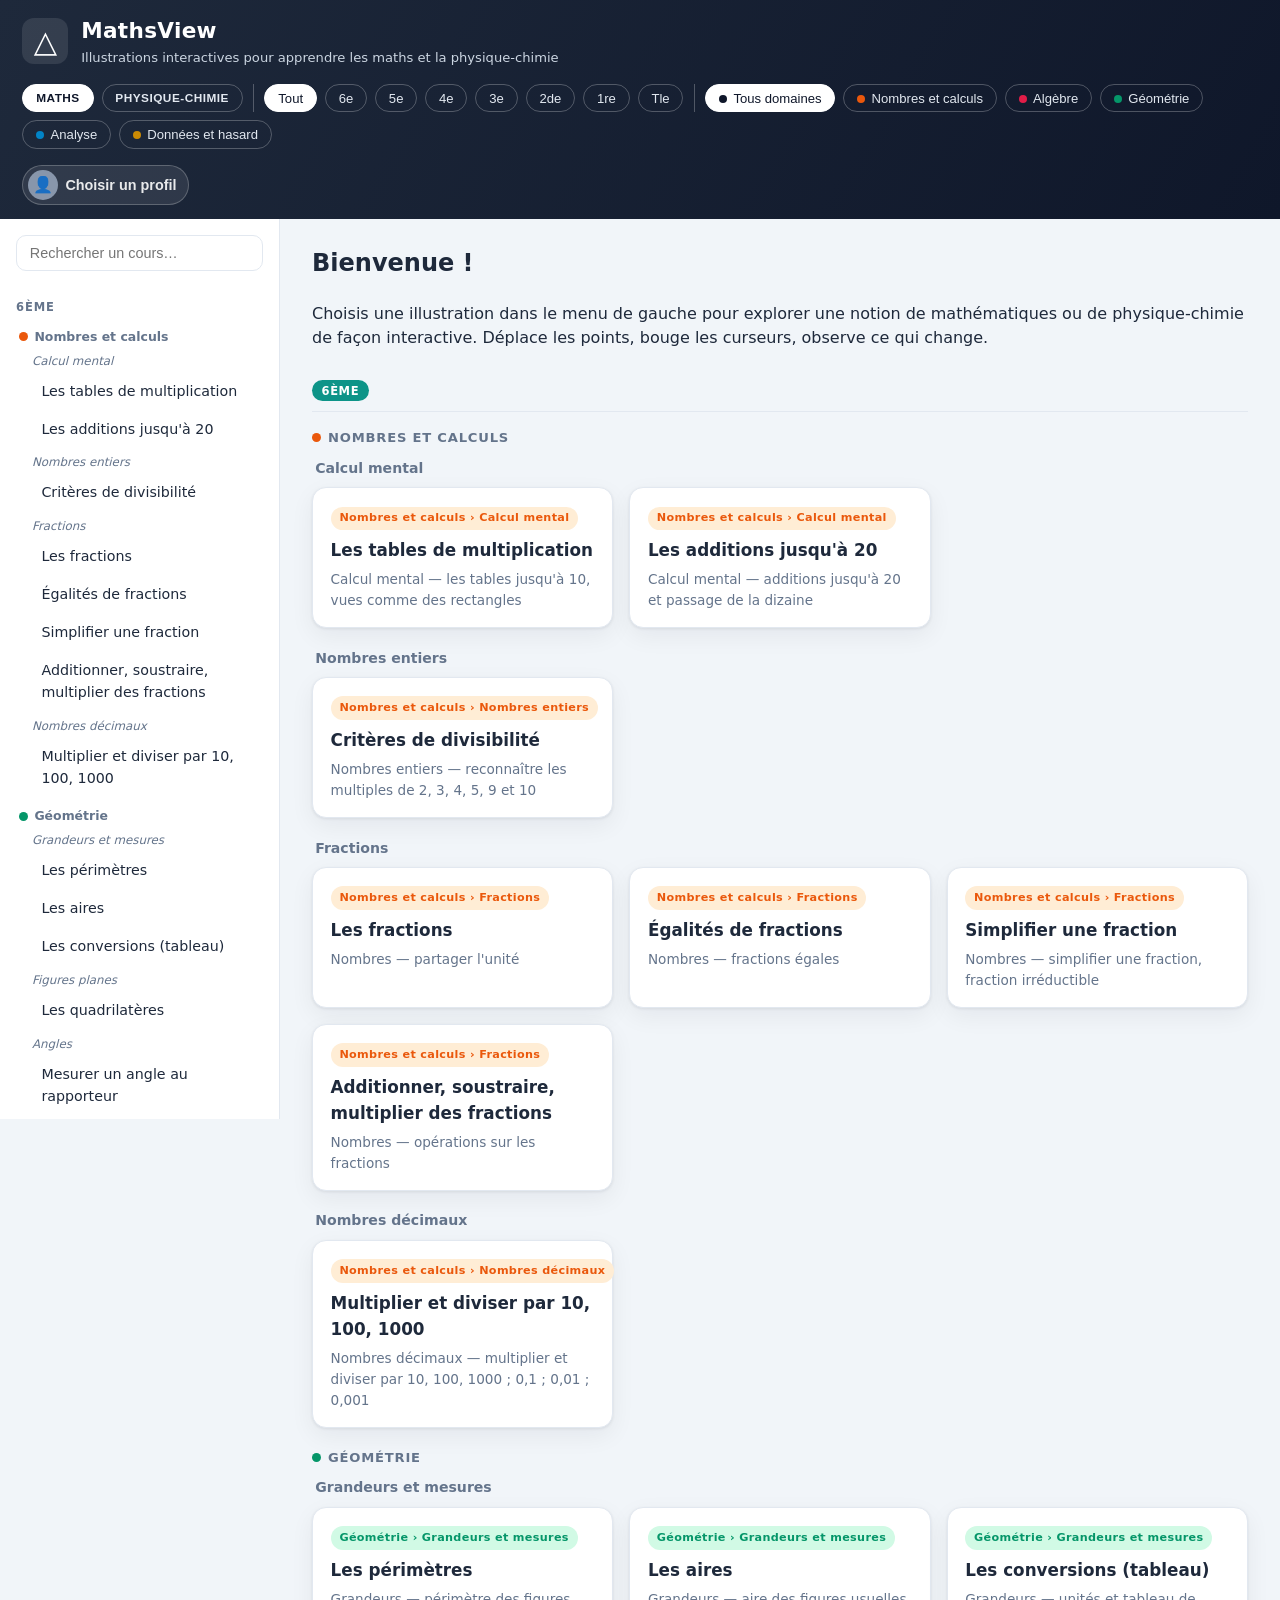
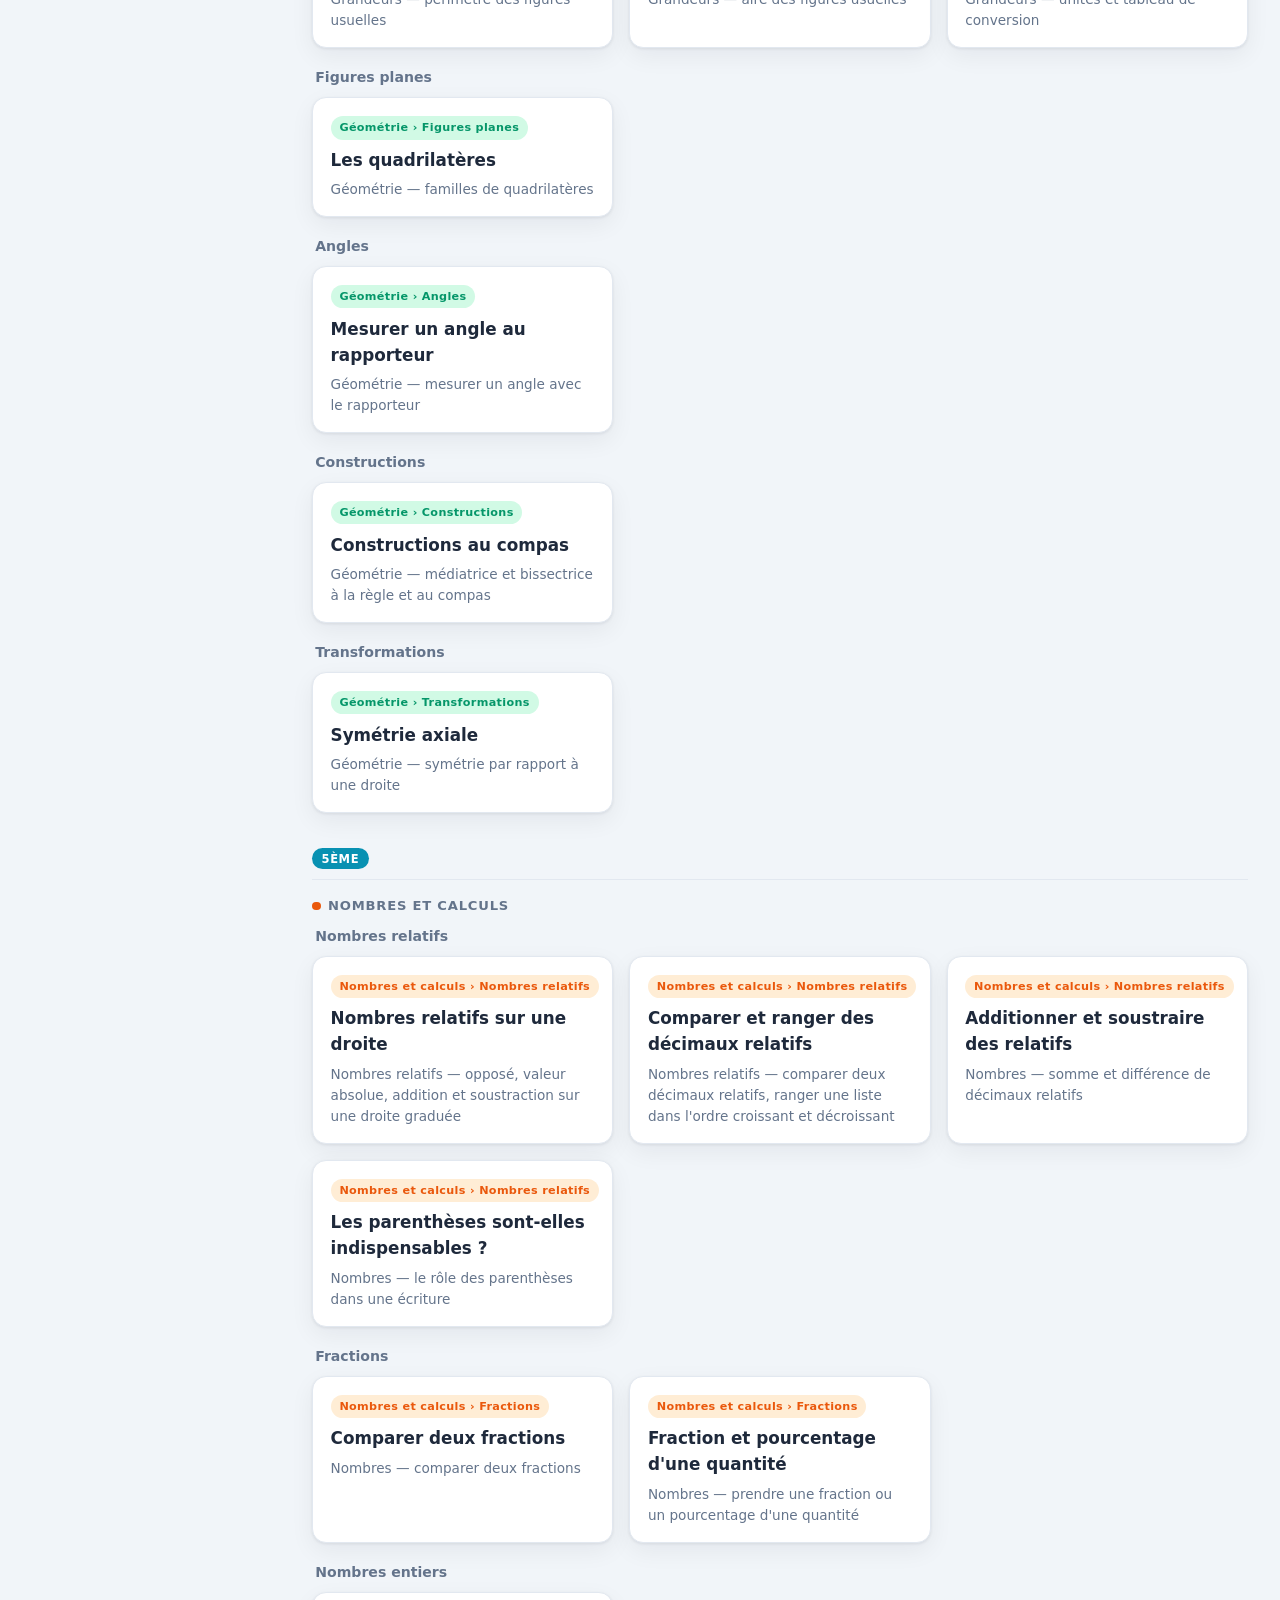
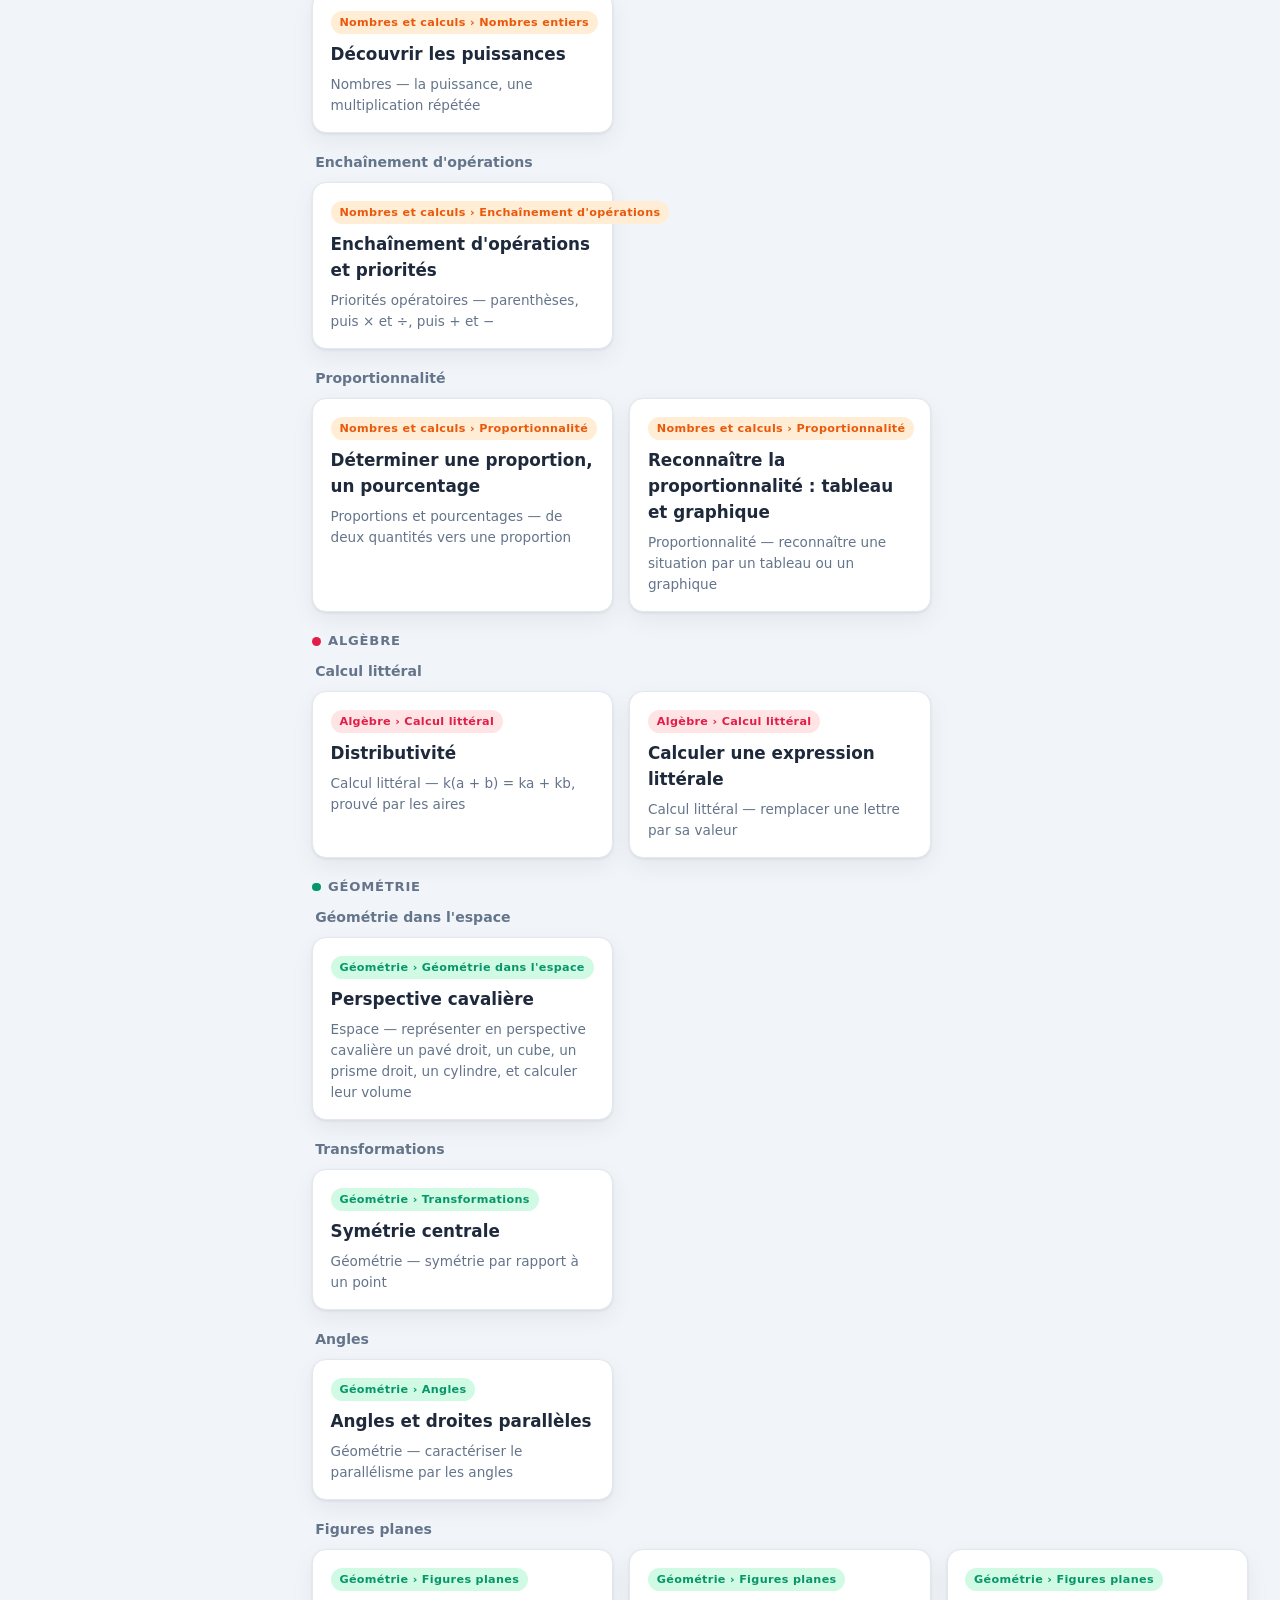
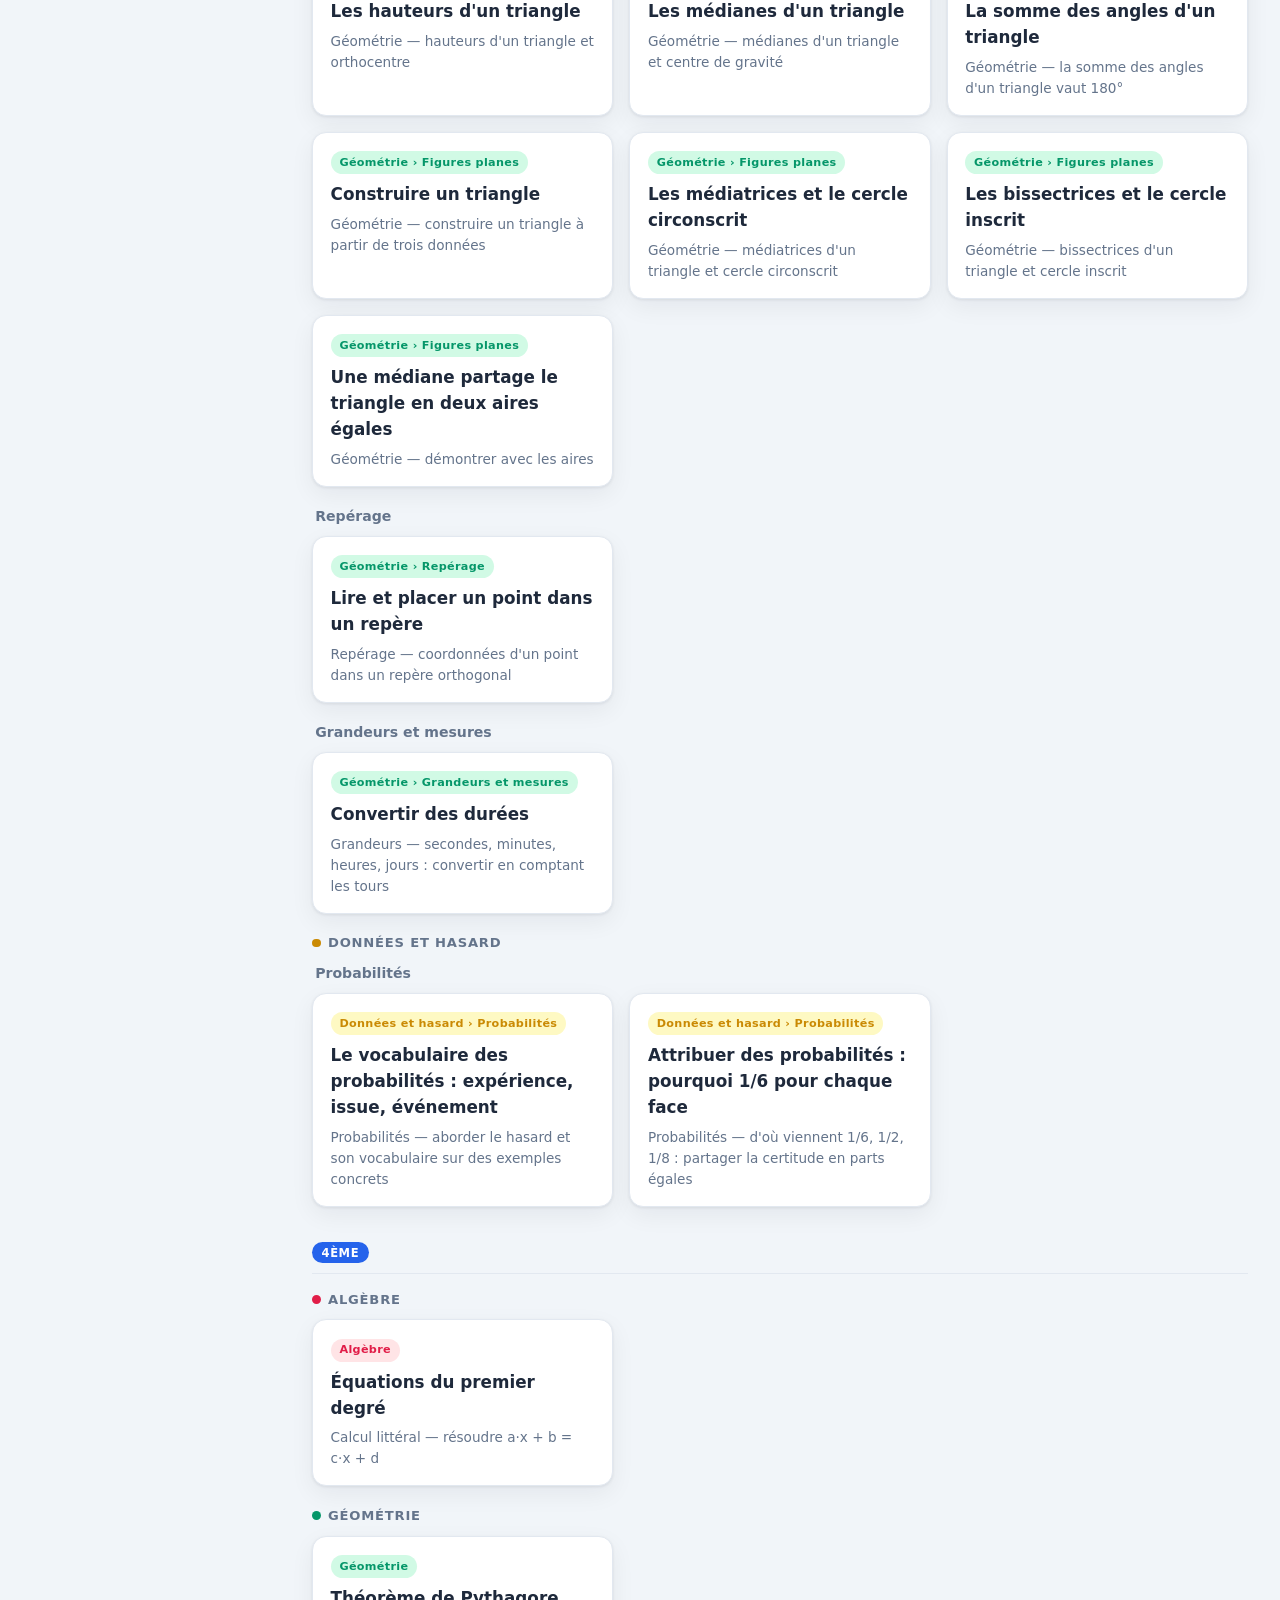
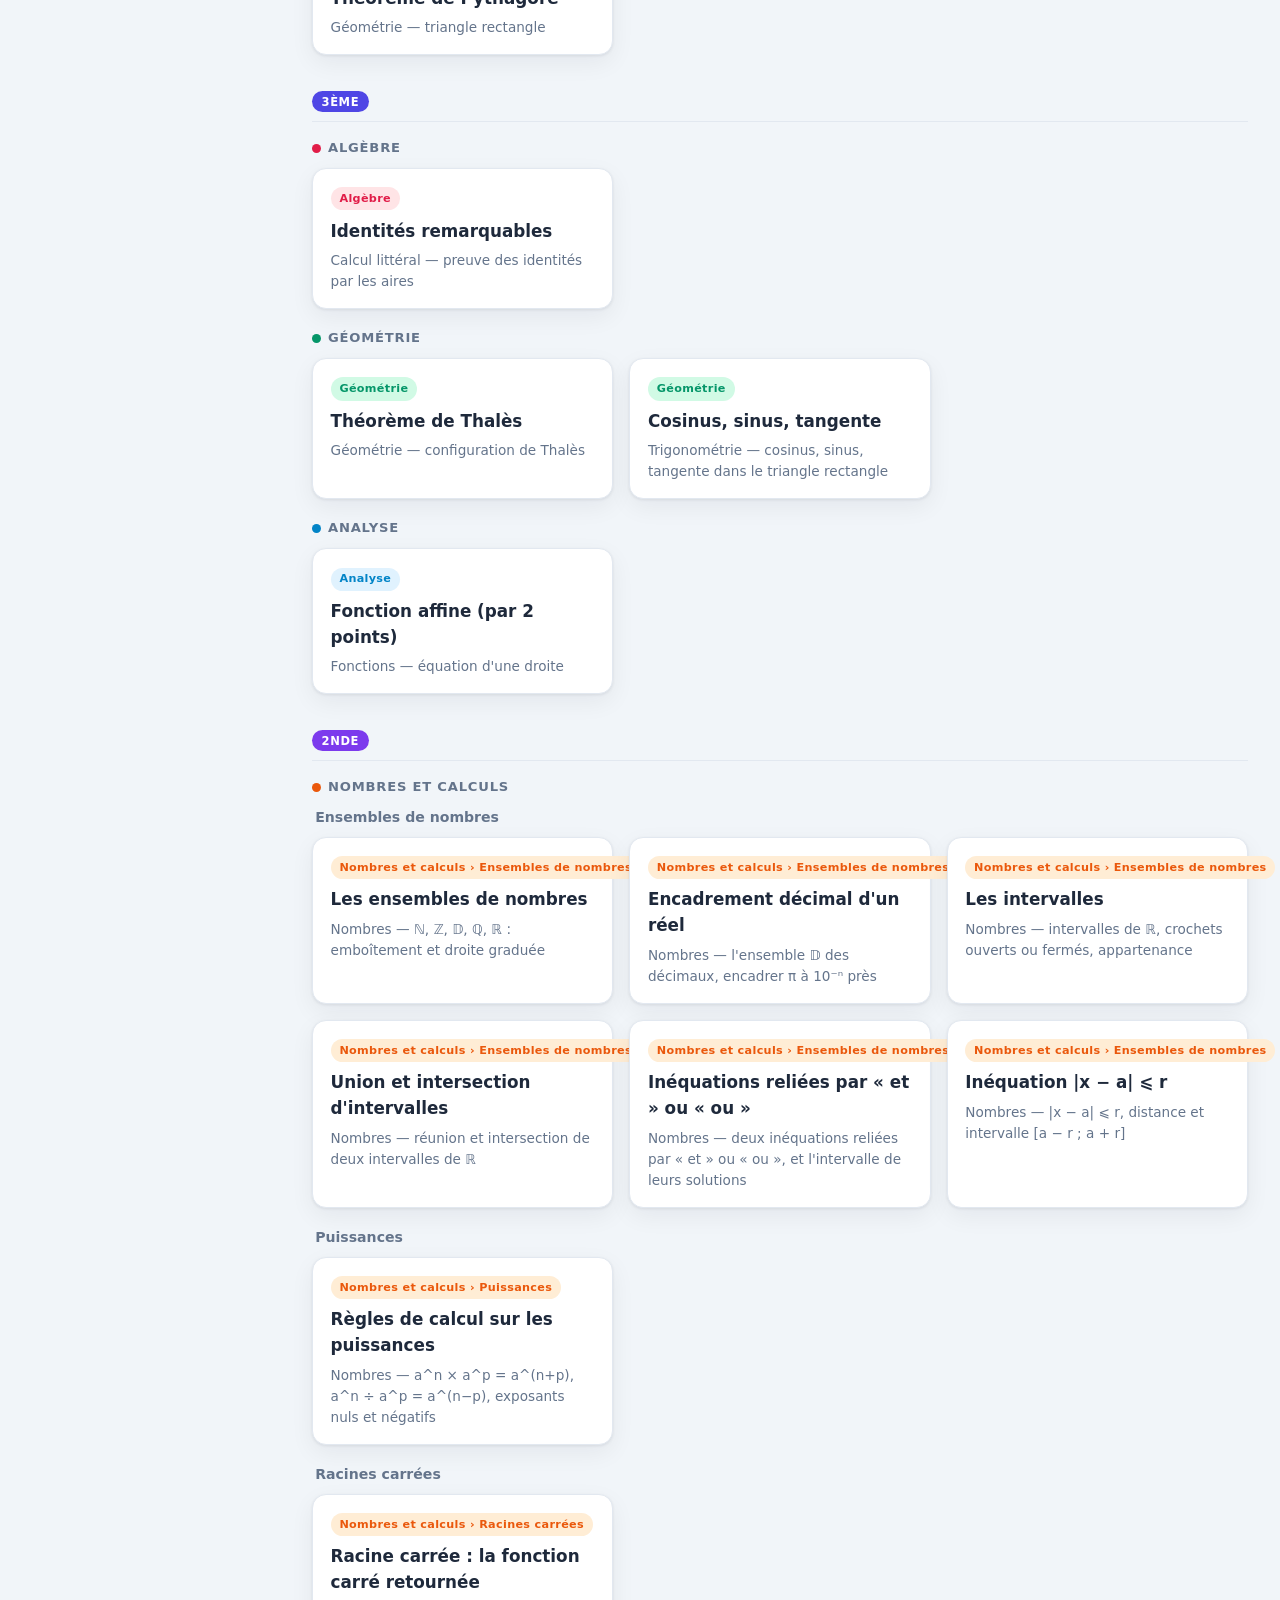
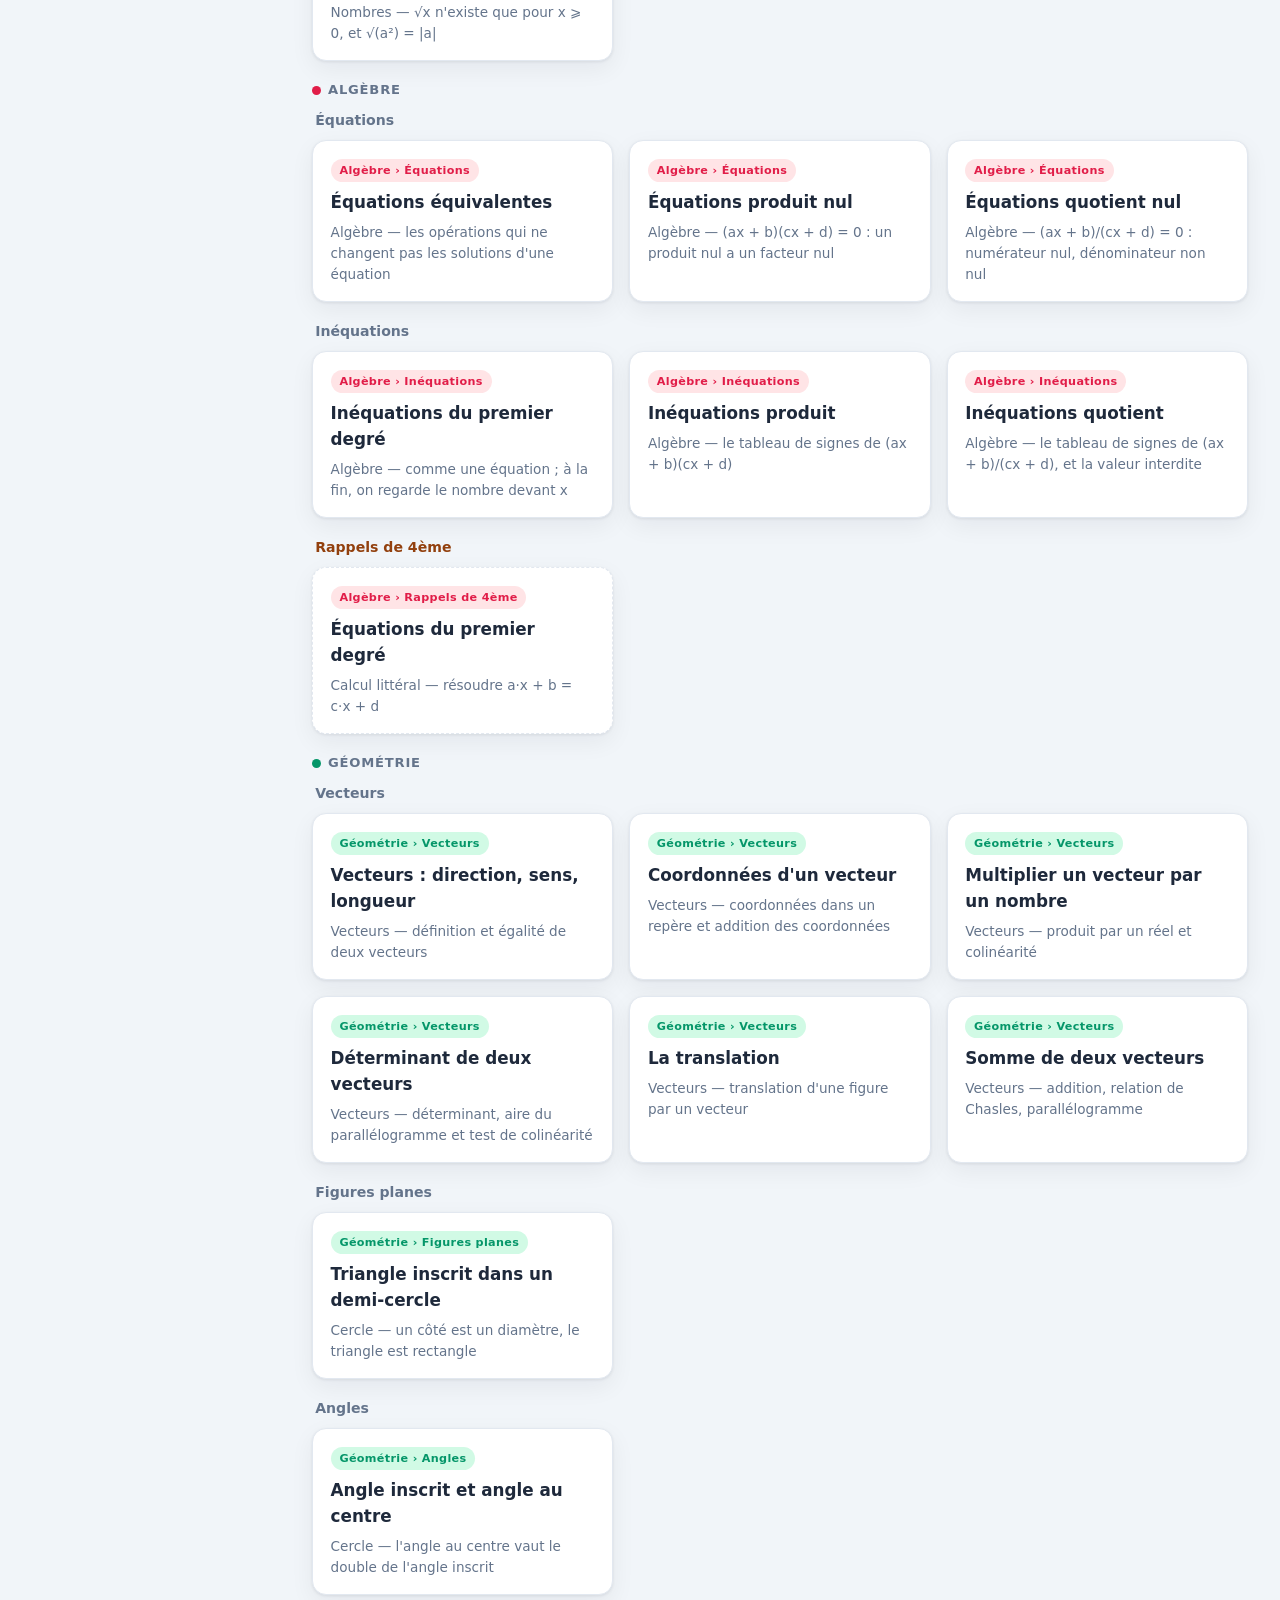
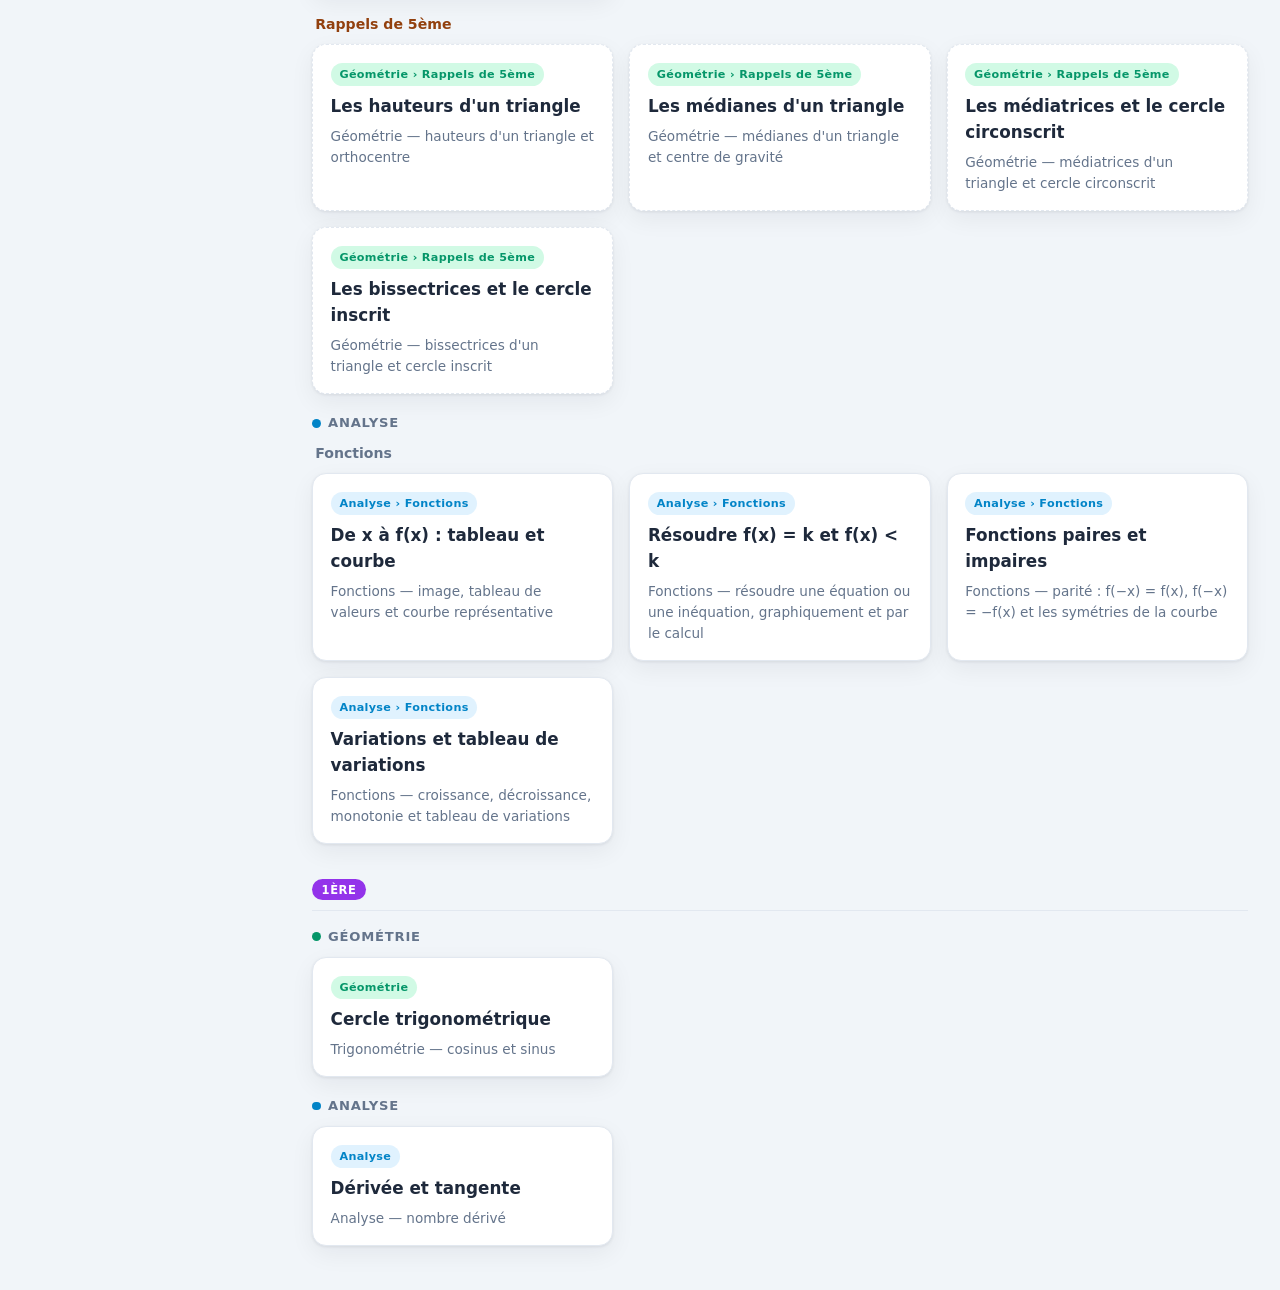
==== commit 3810bdbf: "Ajoute la leçon « Équations équivalentes » et ses exercices (2nde), et range le chapitre Équations T" ====
--- a/index.html
+++ b/index.html
@@ -139,6 +139,7 @@
   <script src="lessons/2nde/encadrement-decimal.js"></script>
   <script src="lessons/2nde/puissances-regles.js"></script>
   <script src="lessons/2nde/racine-carree.js"></script>
+  <script src="lessons/2nde/equations-equivalentes.js"></script>
   <script src="lessons/2nde/equations-produit-nul.js"></script>
   <script src="lessons/2nde/equations-quotient-nul.js"></script>
   <script src="lessons/2nde/inequations-premier-degre.js"></script>
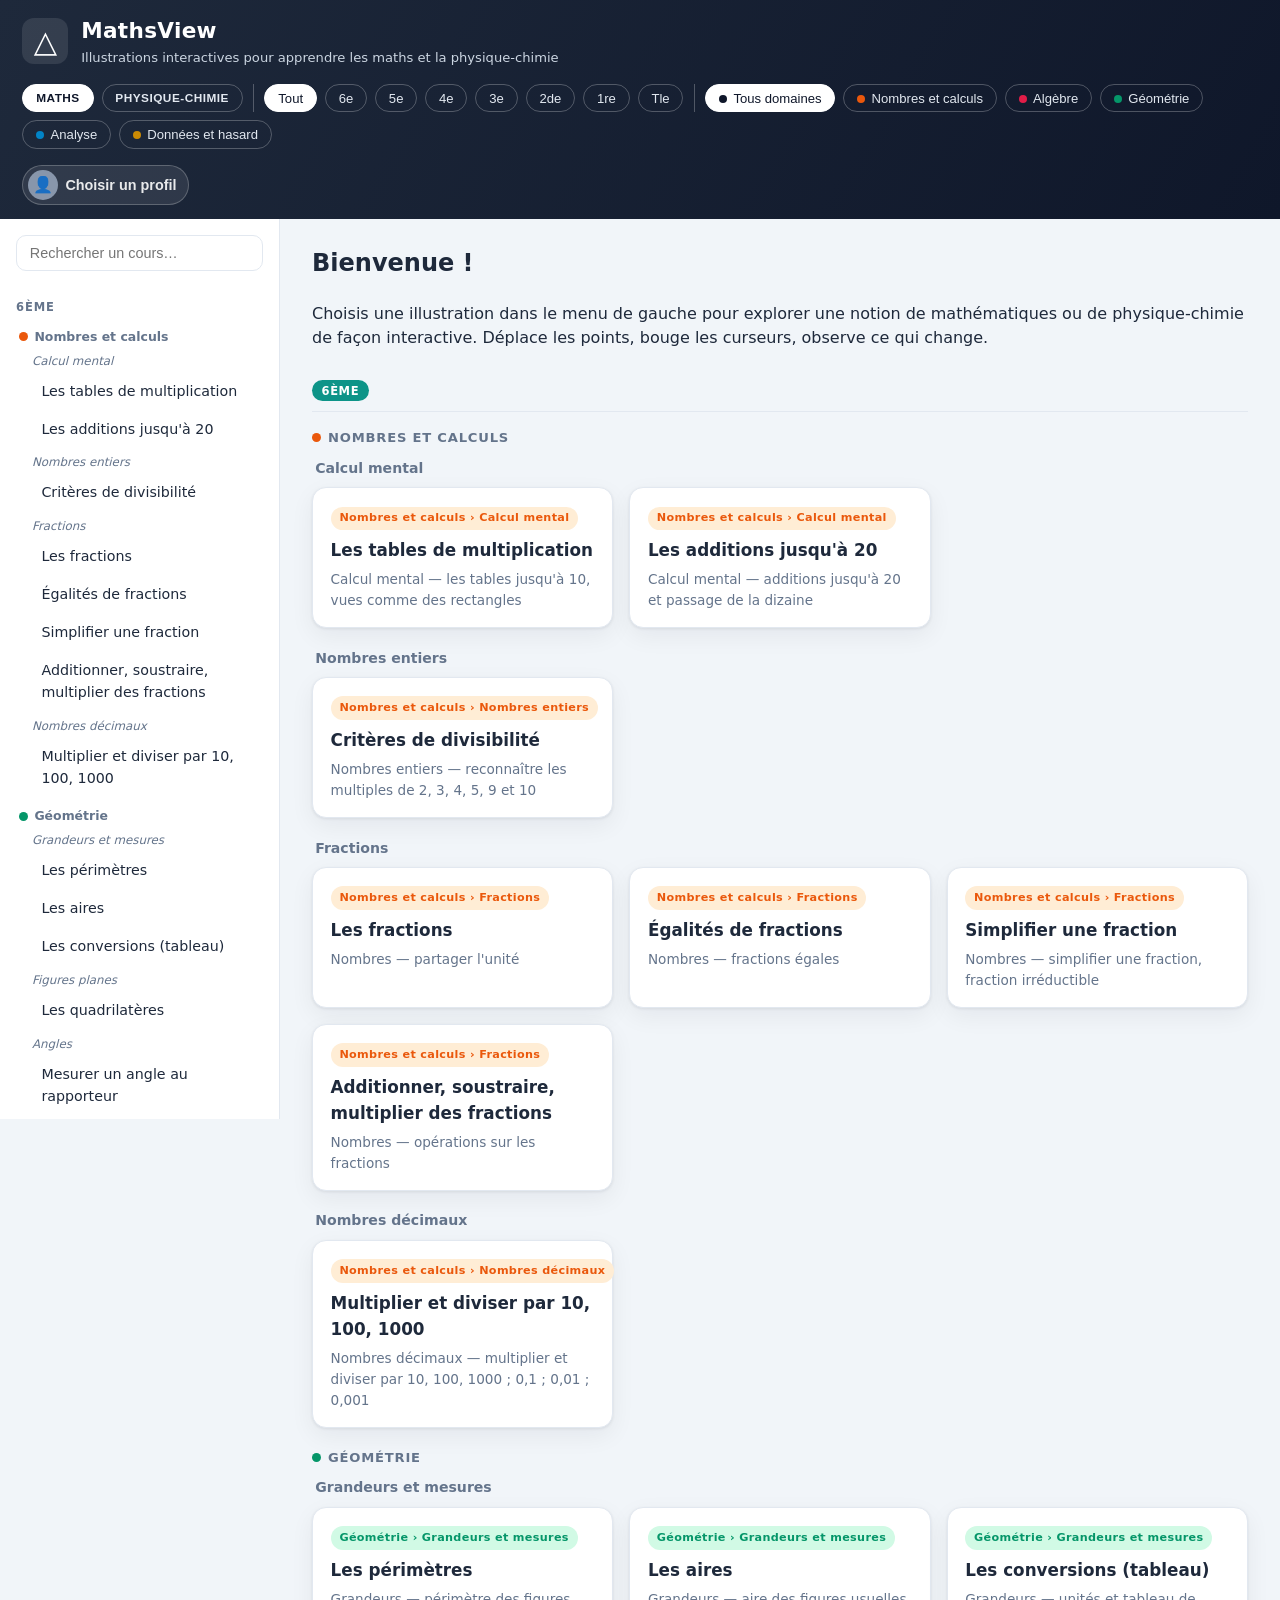
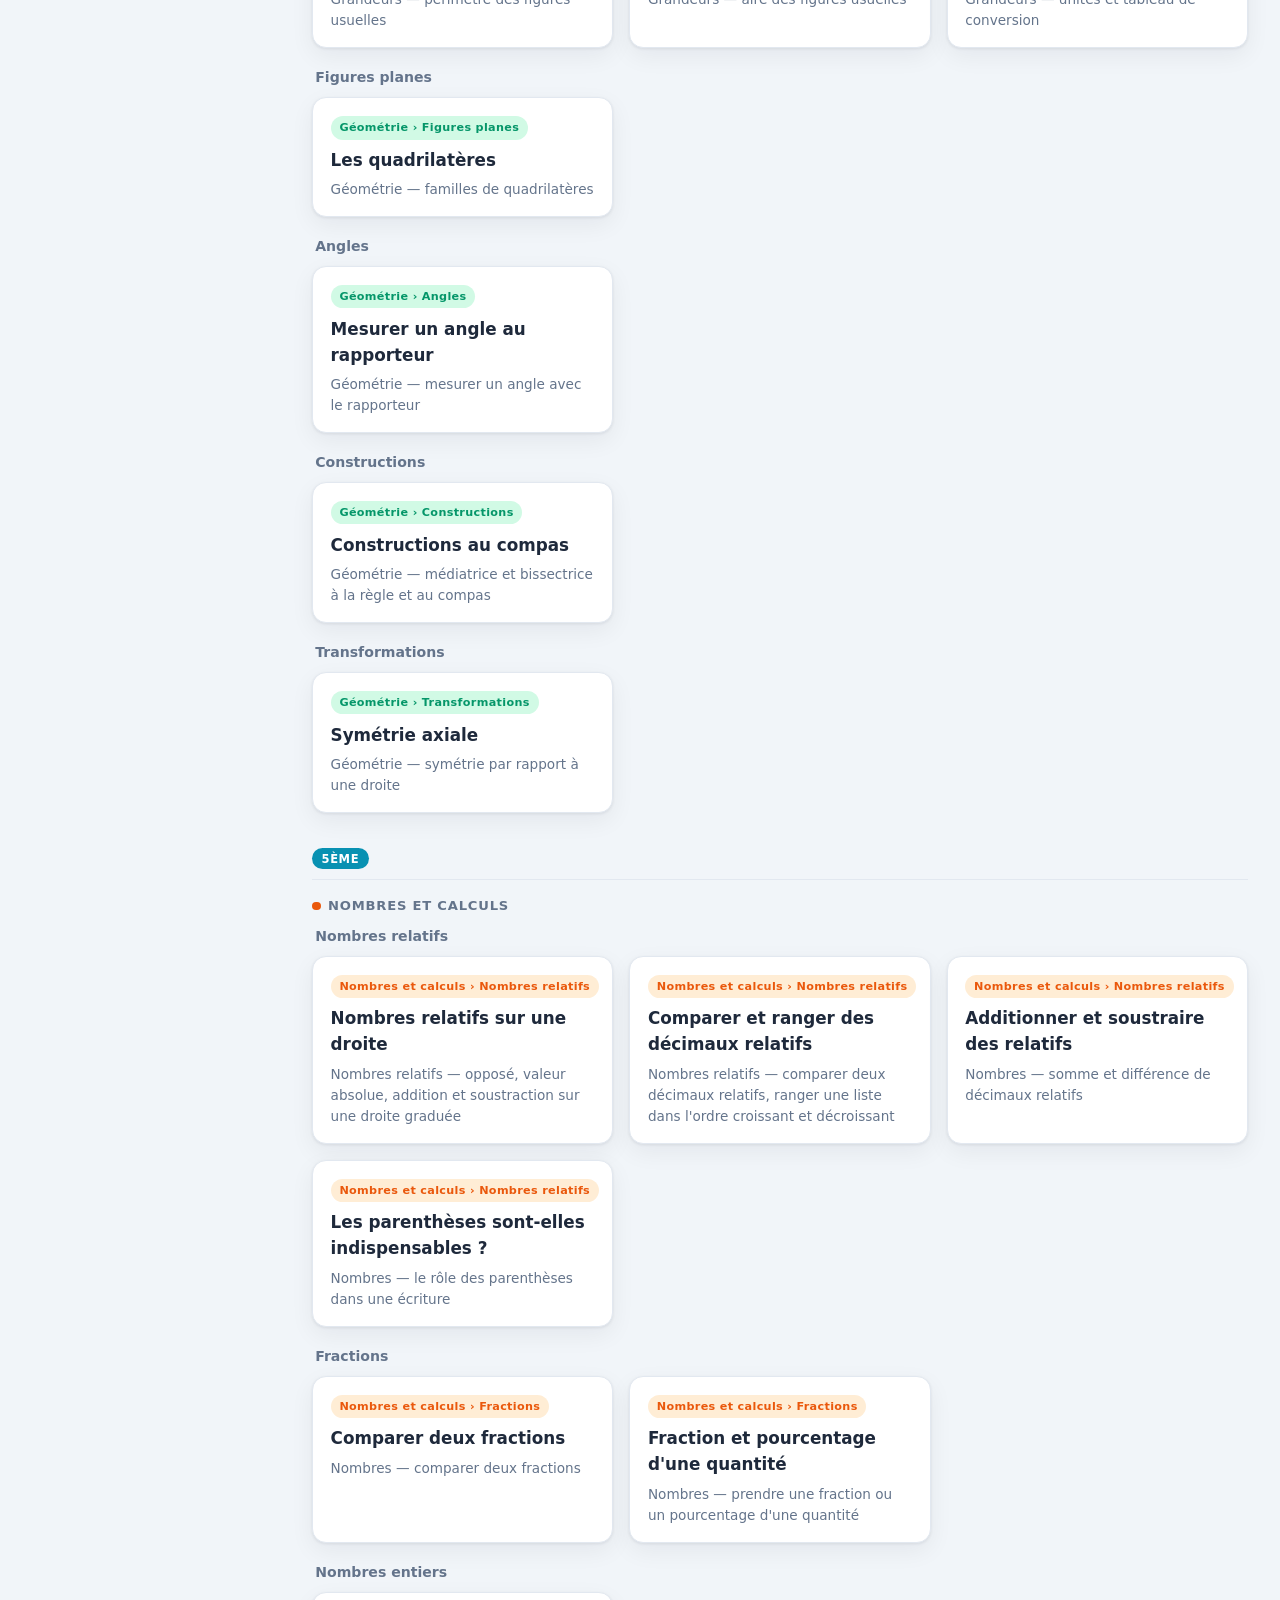
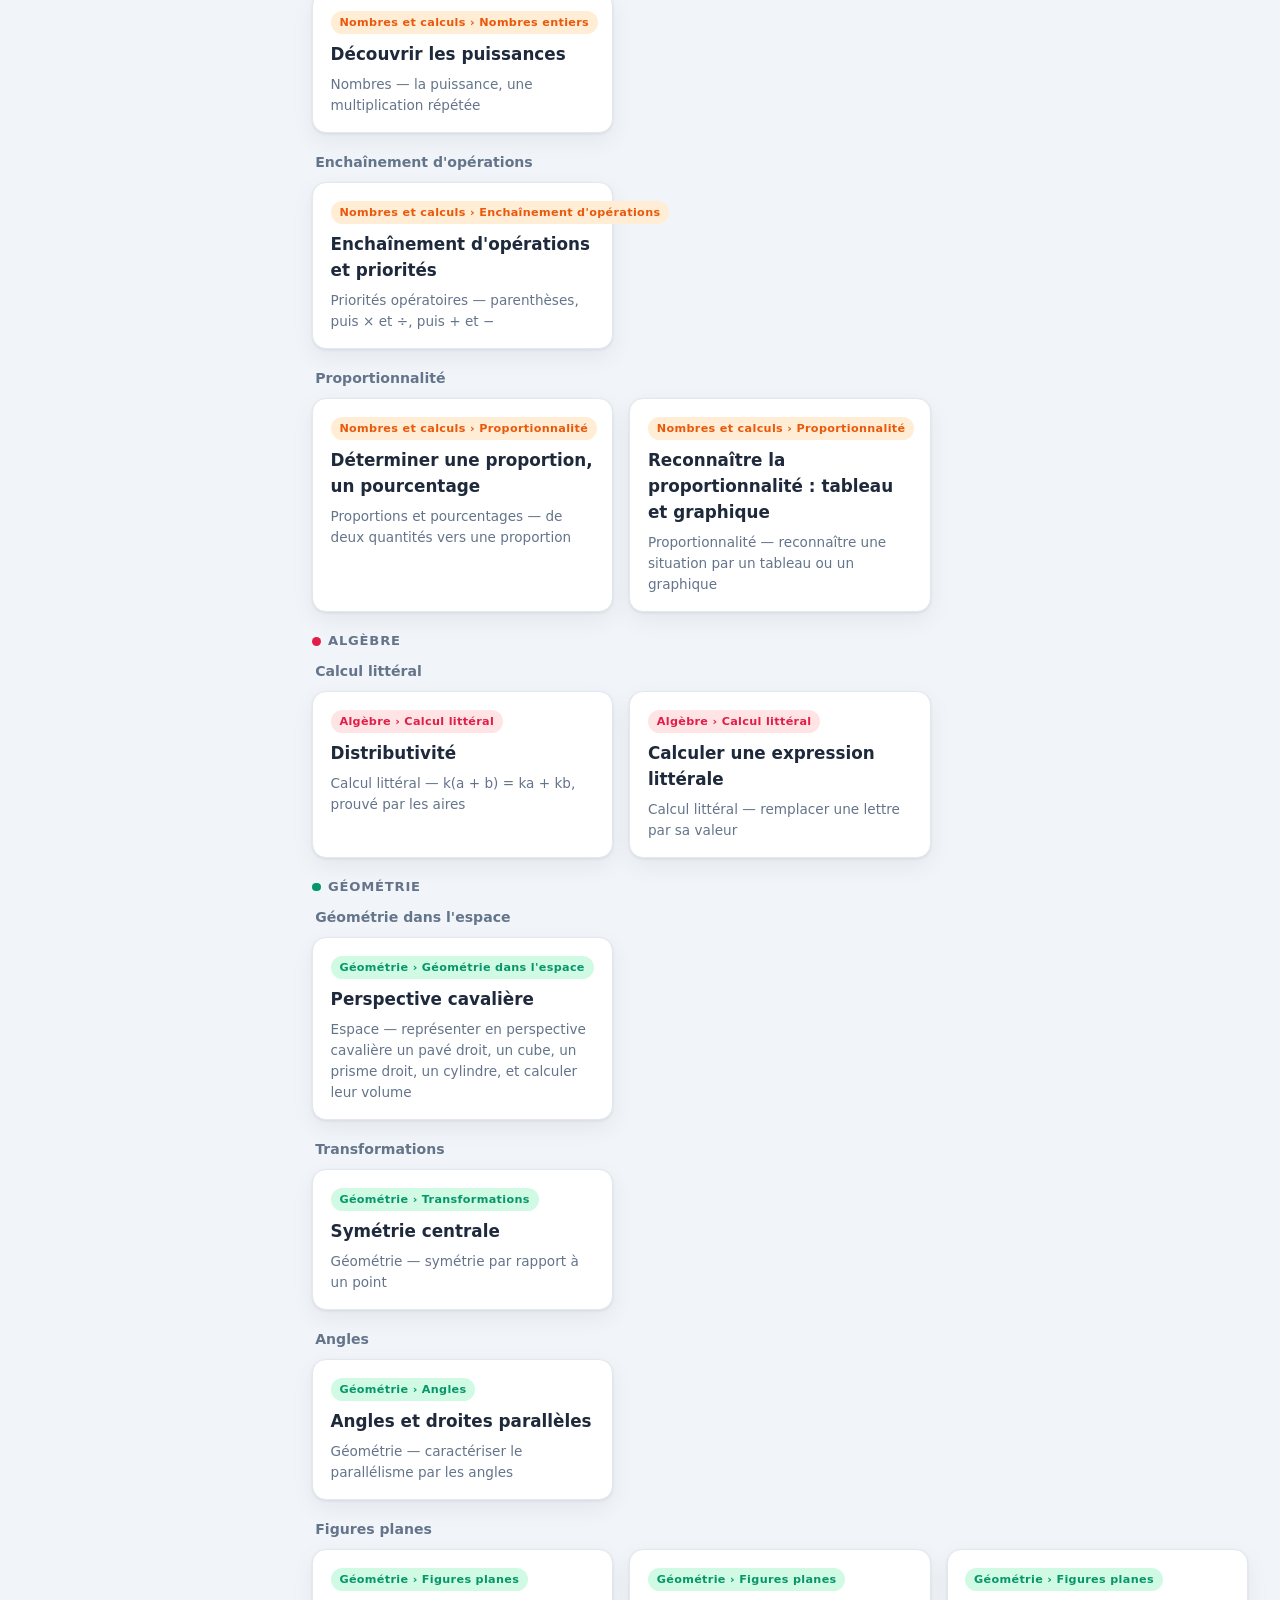
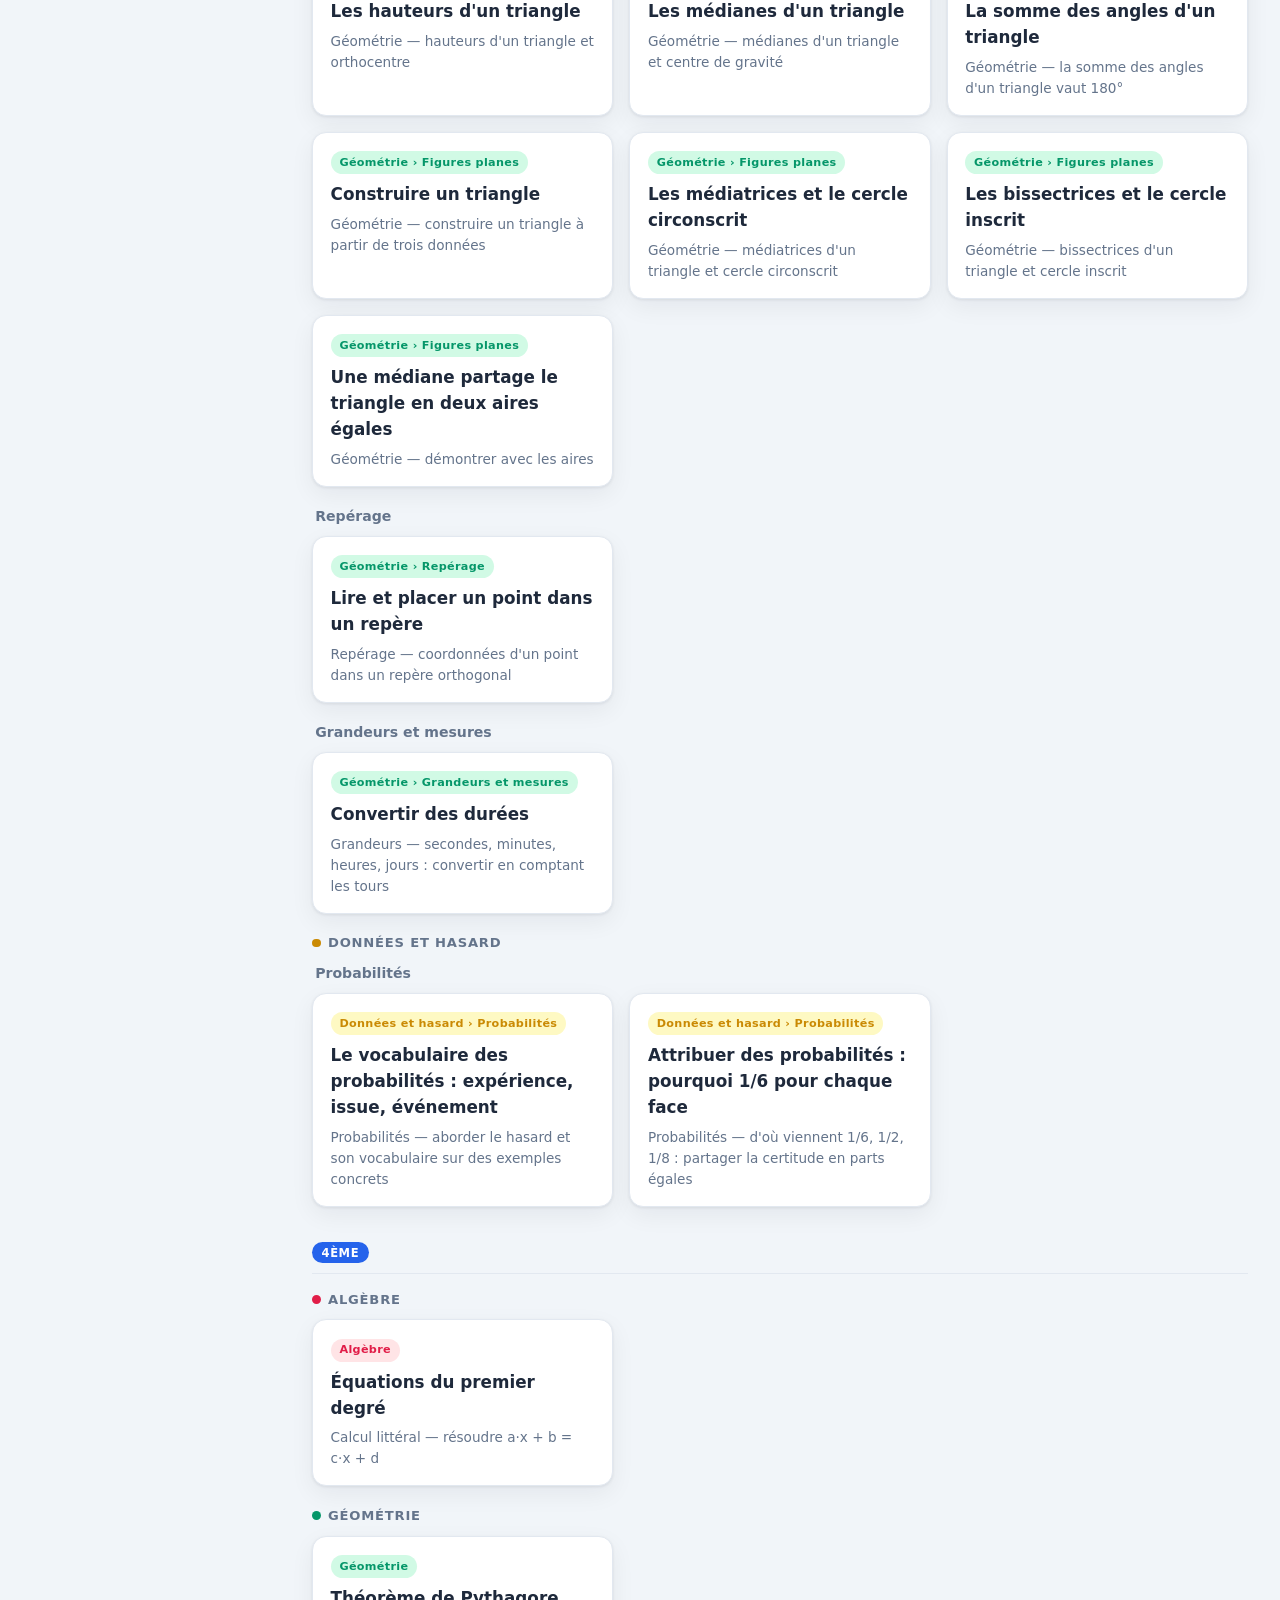
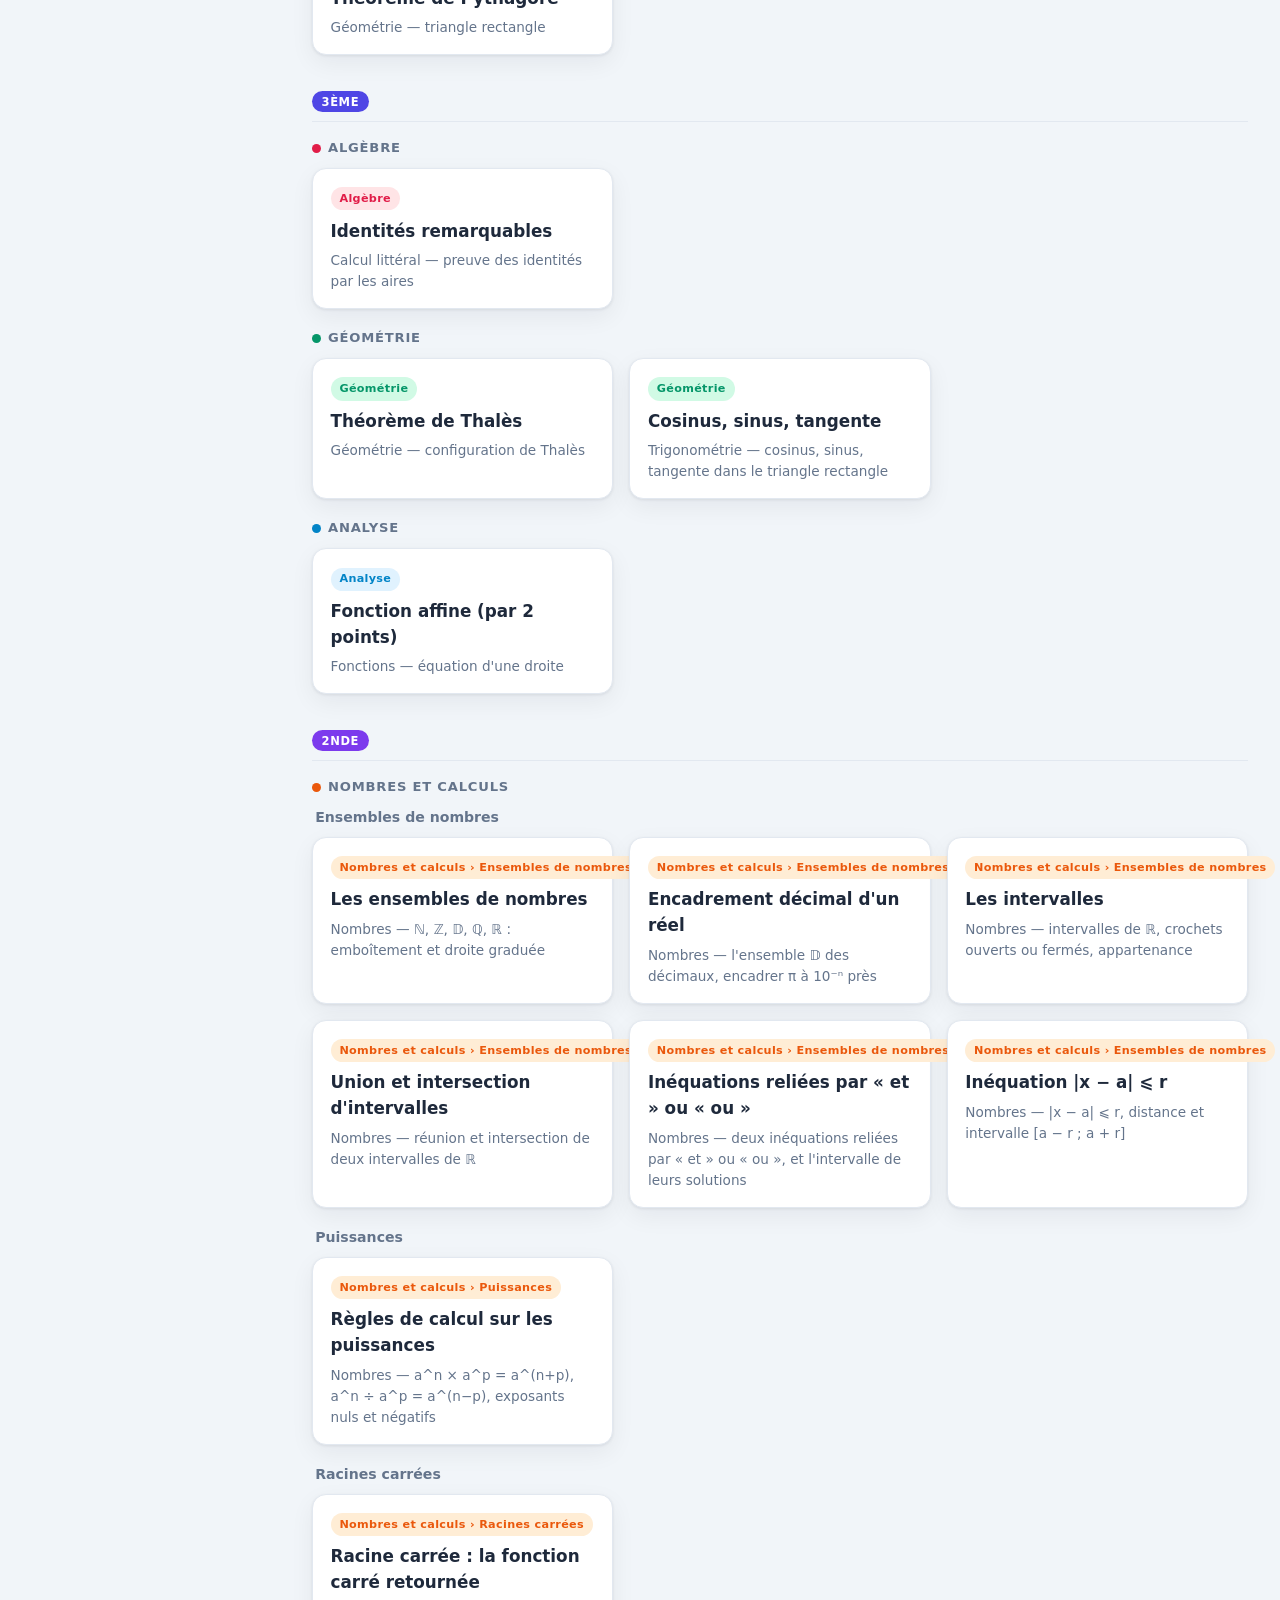
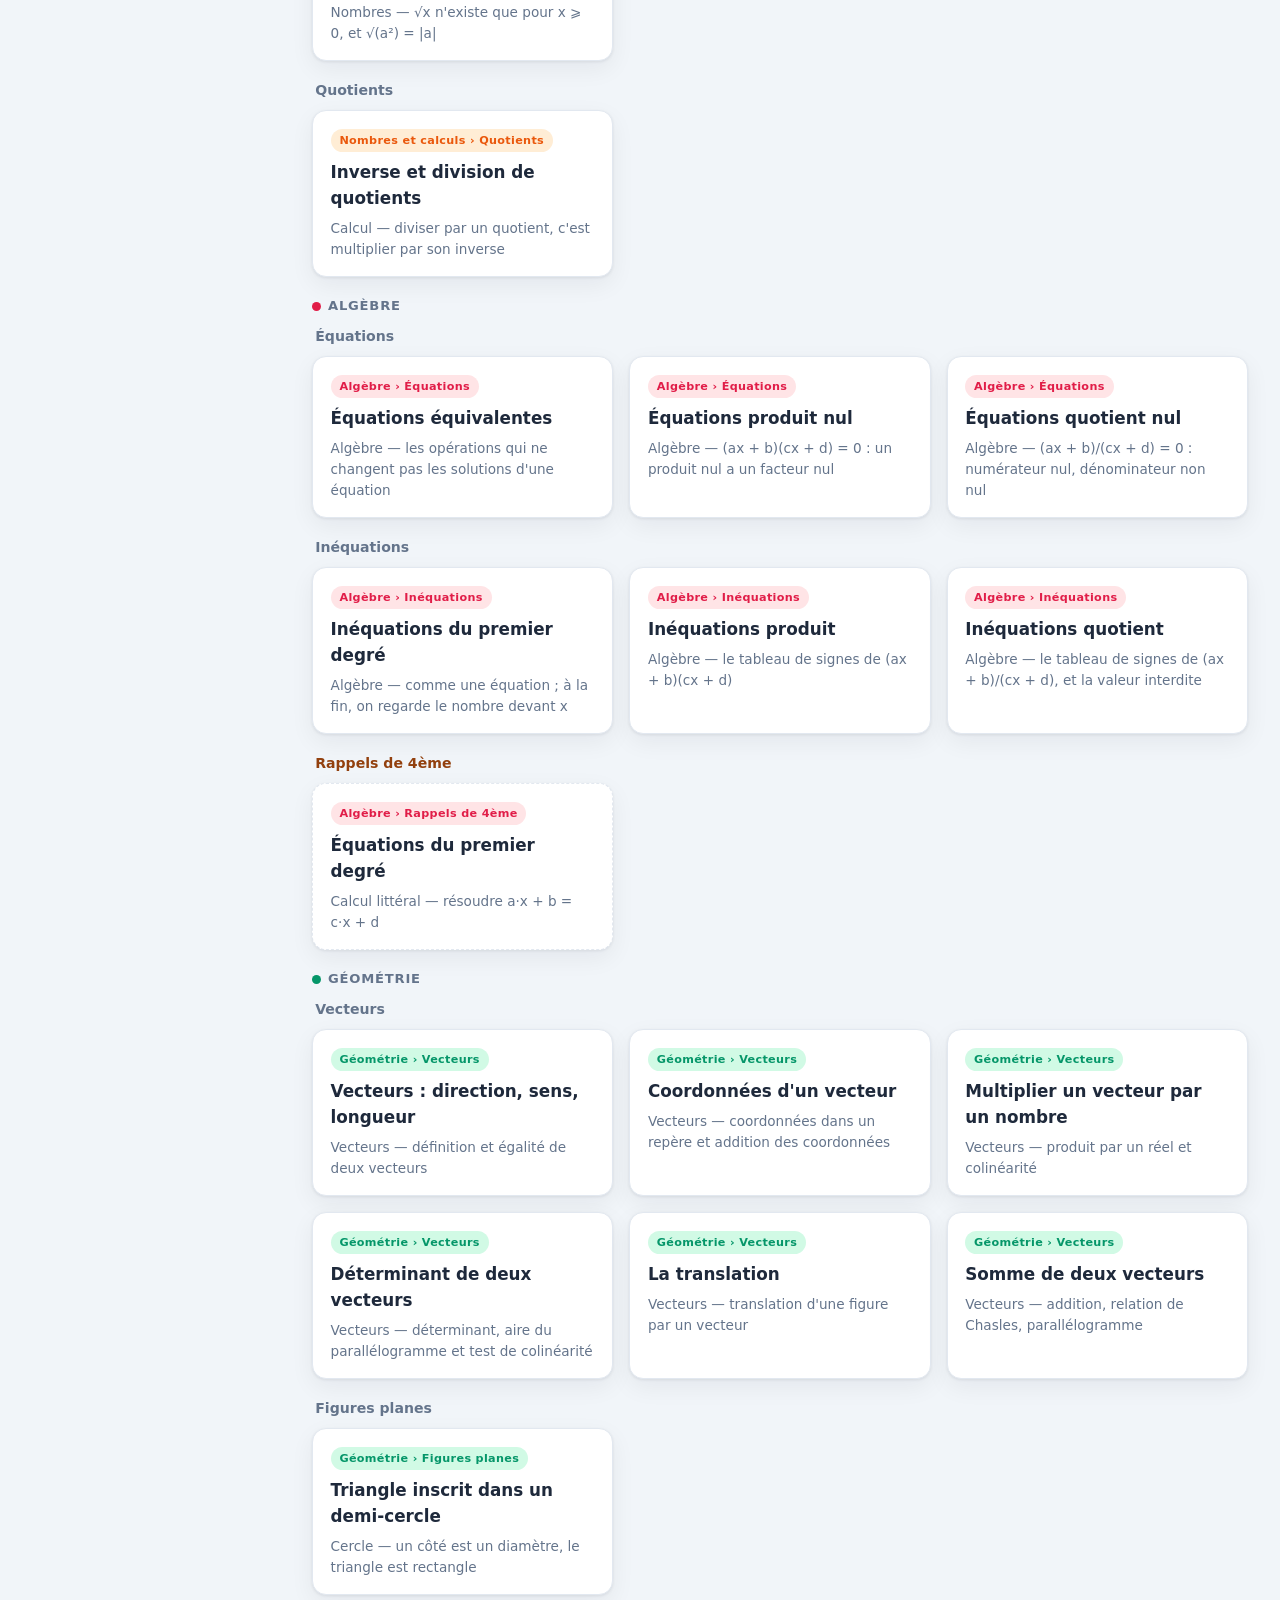
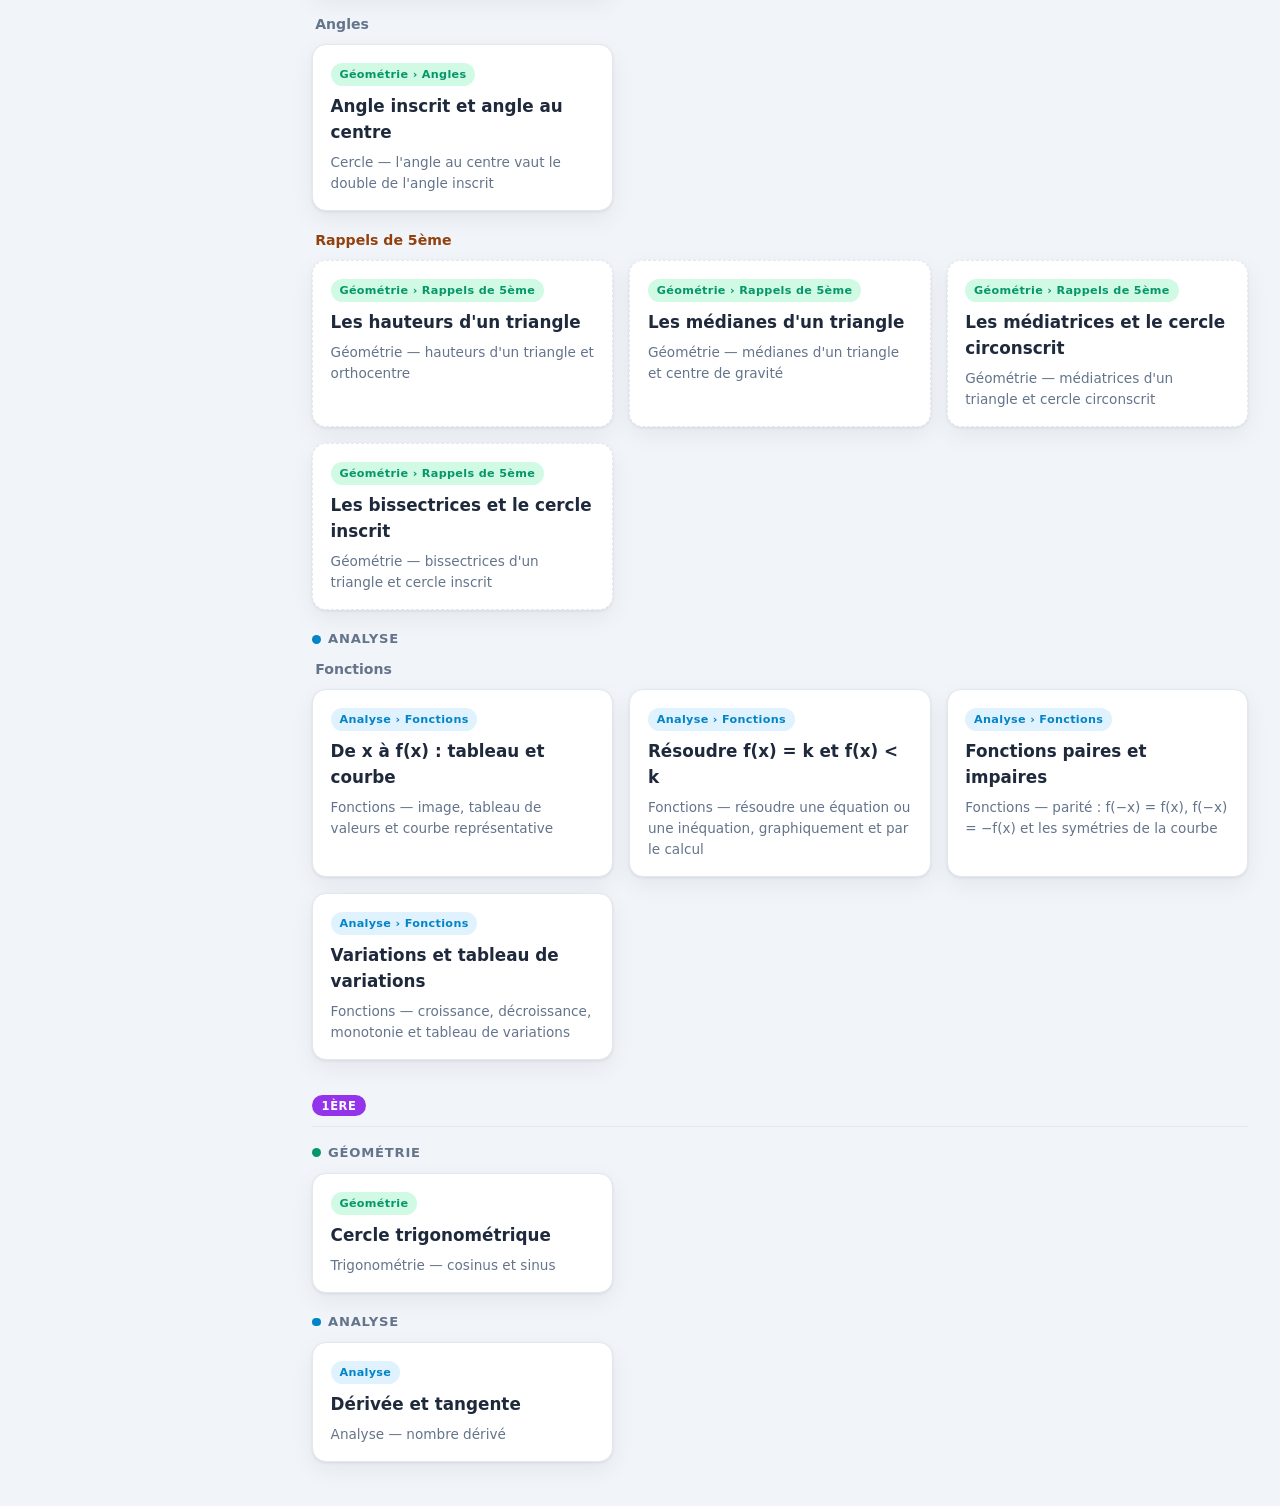
==== commit f28c7f08: "Ajoute la leçon « Inverse et division de quotients » et ses exercices (2nde) Deux volets : l'inverse" ====
--- a/index.html
+++ b/index.html
@@ -139,6 +139,7 @@
   <script src="lessons/2nde/encadrement-decimal.js"></script>
   <script src="lessons/2nde/puissances-regles.js"></script>
   <script src="lessons/2nde/racine-carree.js"></script>
+  <script src="lessons/2nde/quotients-inverse-division.js"></script>
   <script src="lessons/2nde/equations-equivalentes.js"></script>
   <script src="lessons/2nde/equations-produit-nul.js"></script>
   <script src="lessons/2nde/equations-quotient-nul.js"></script>
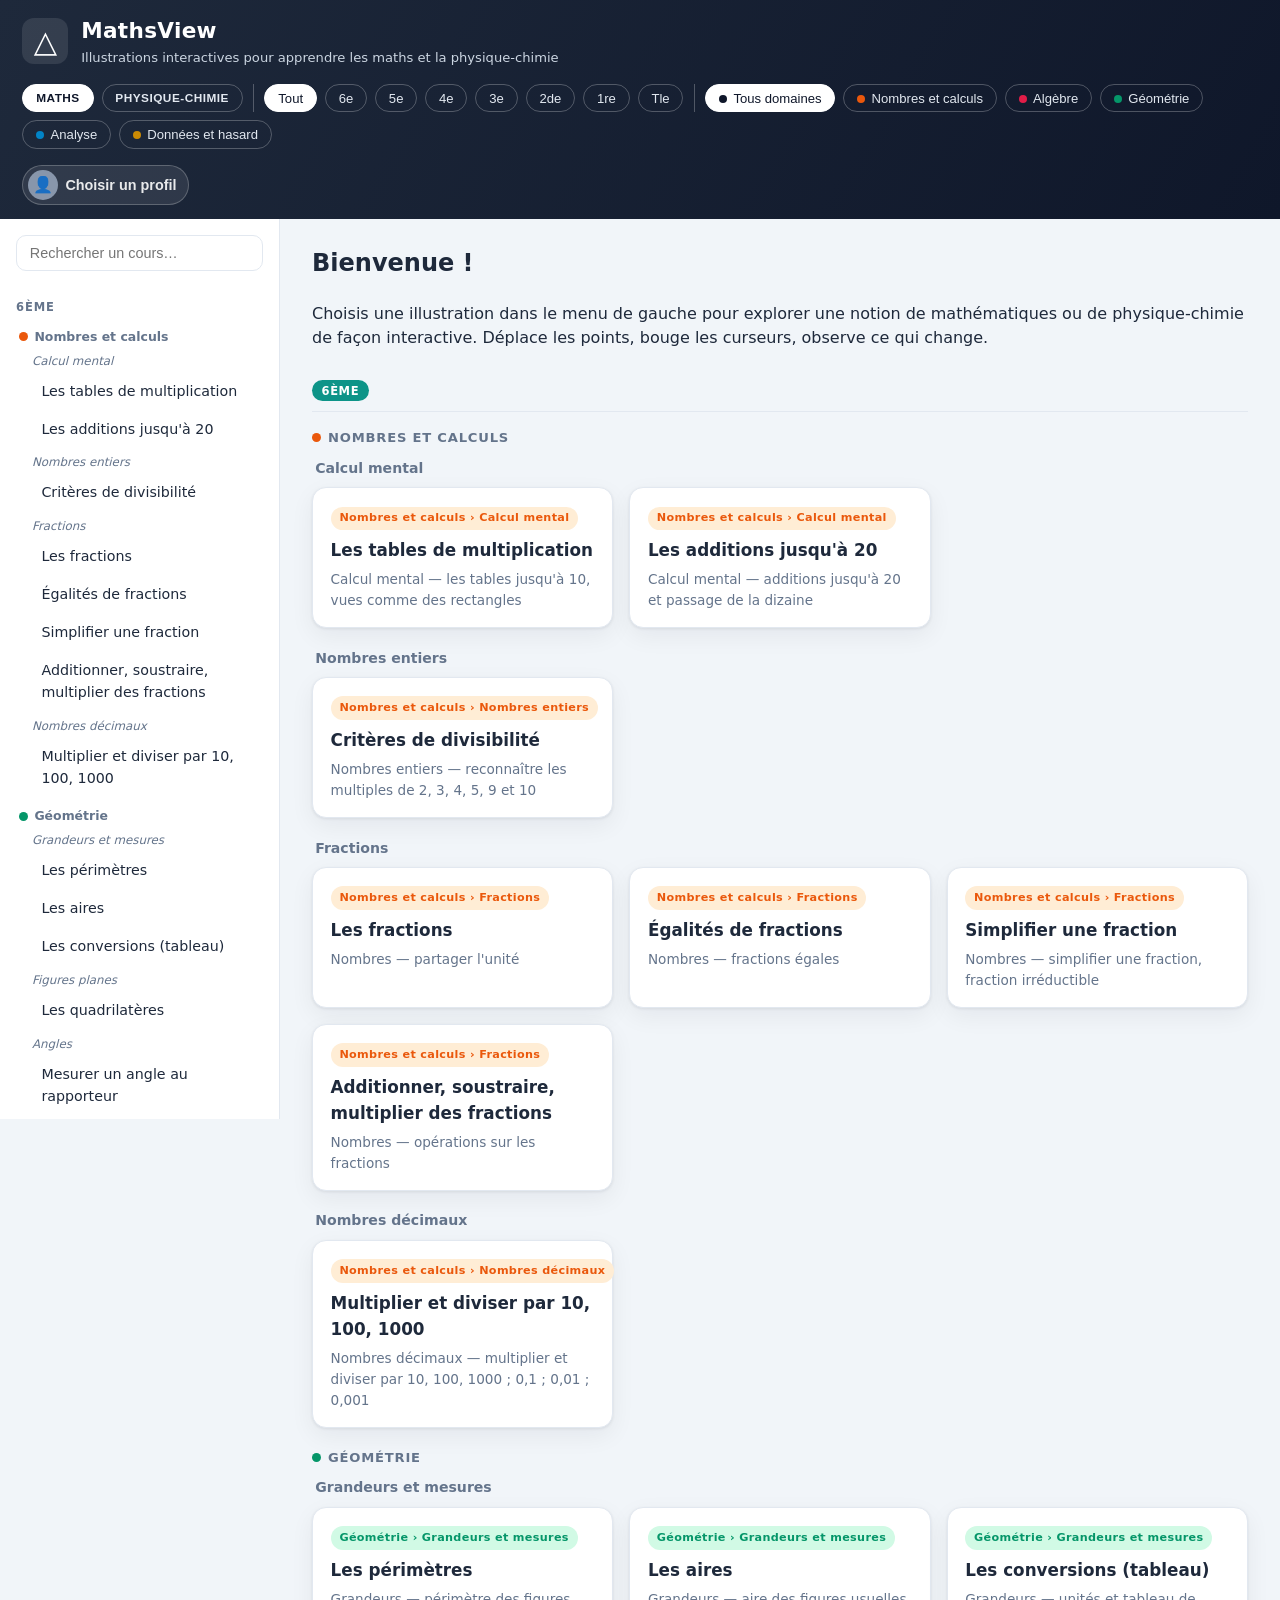
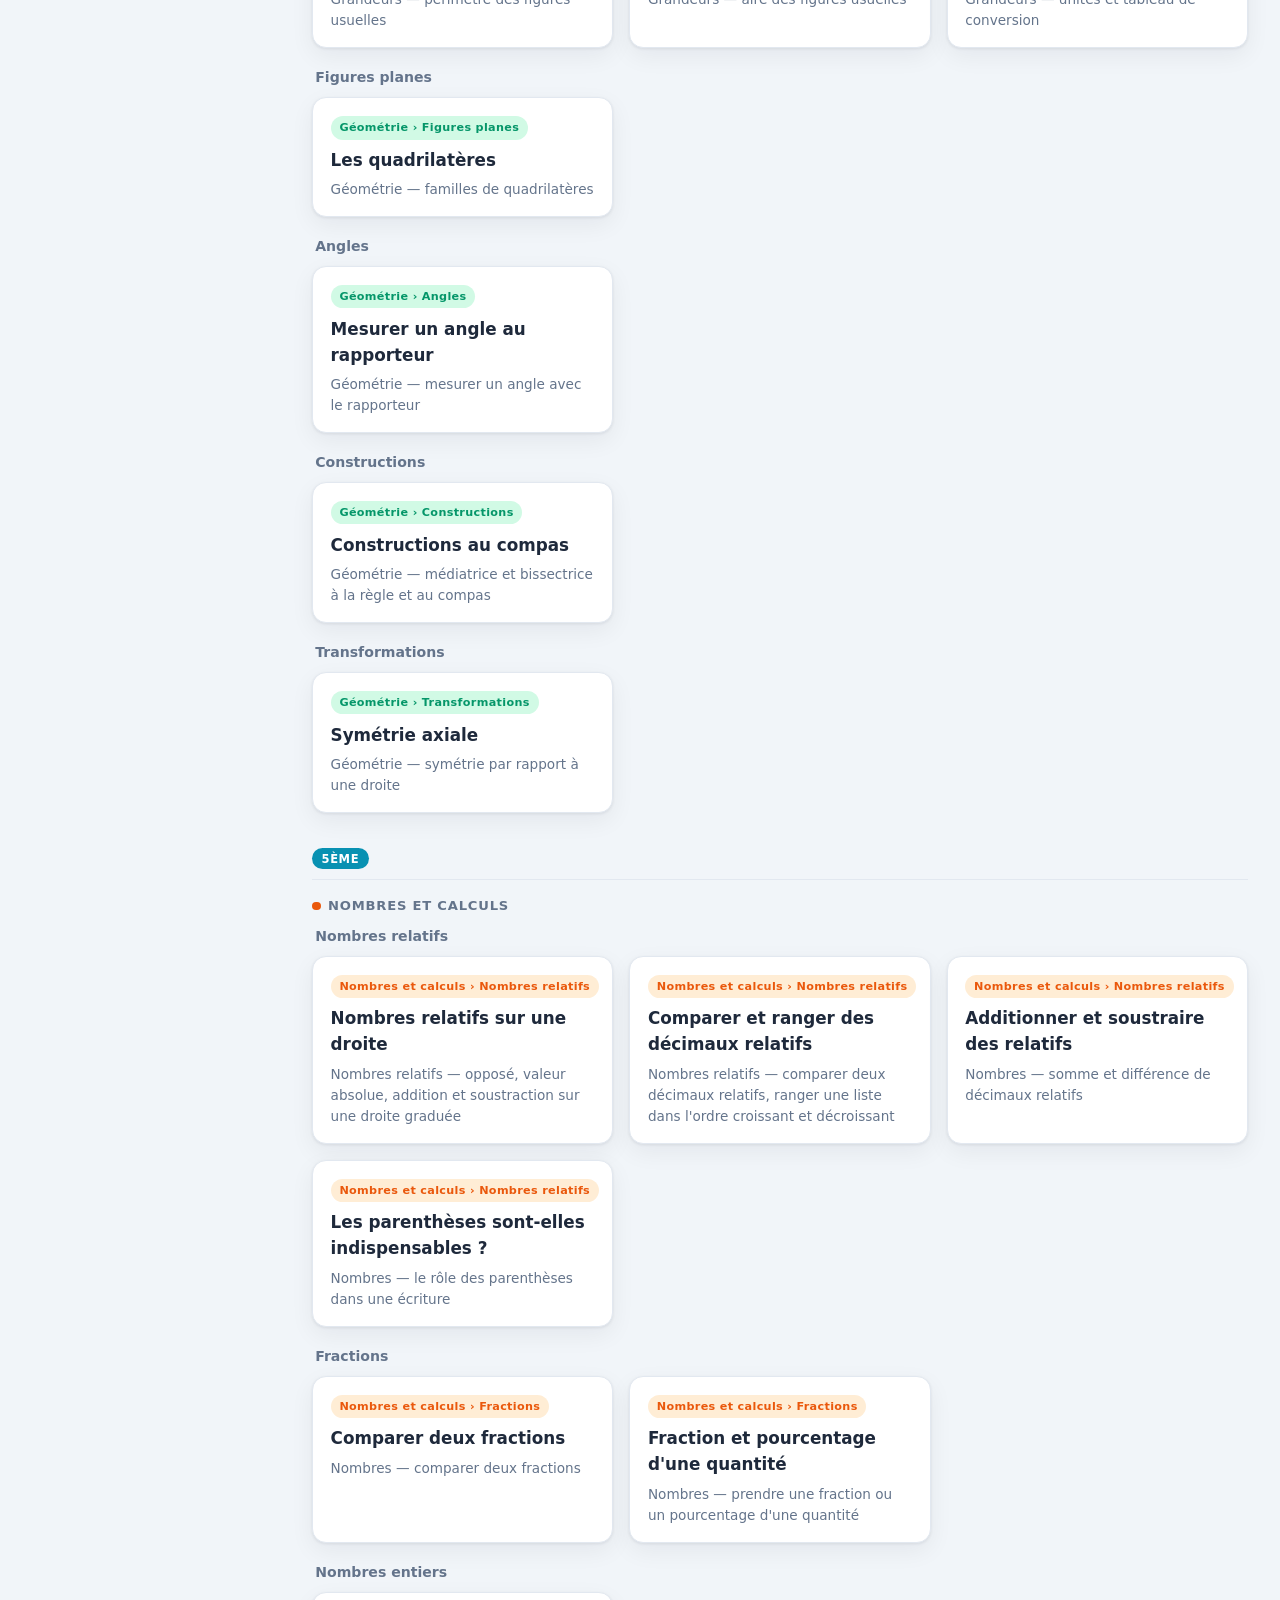
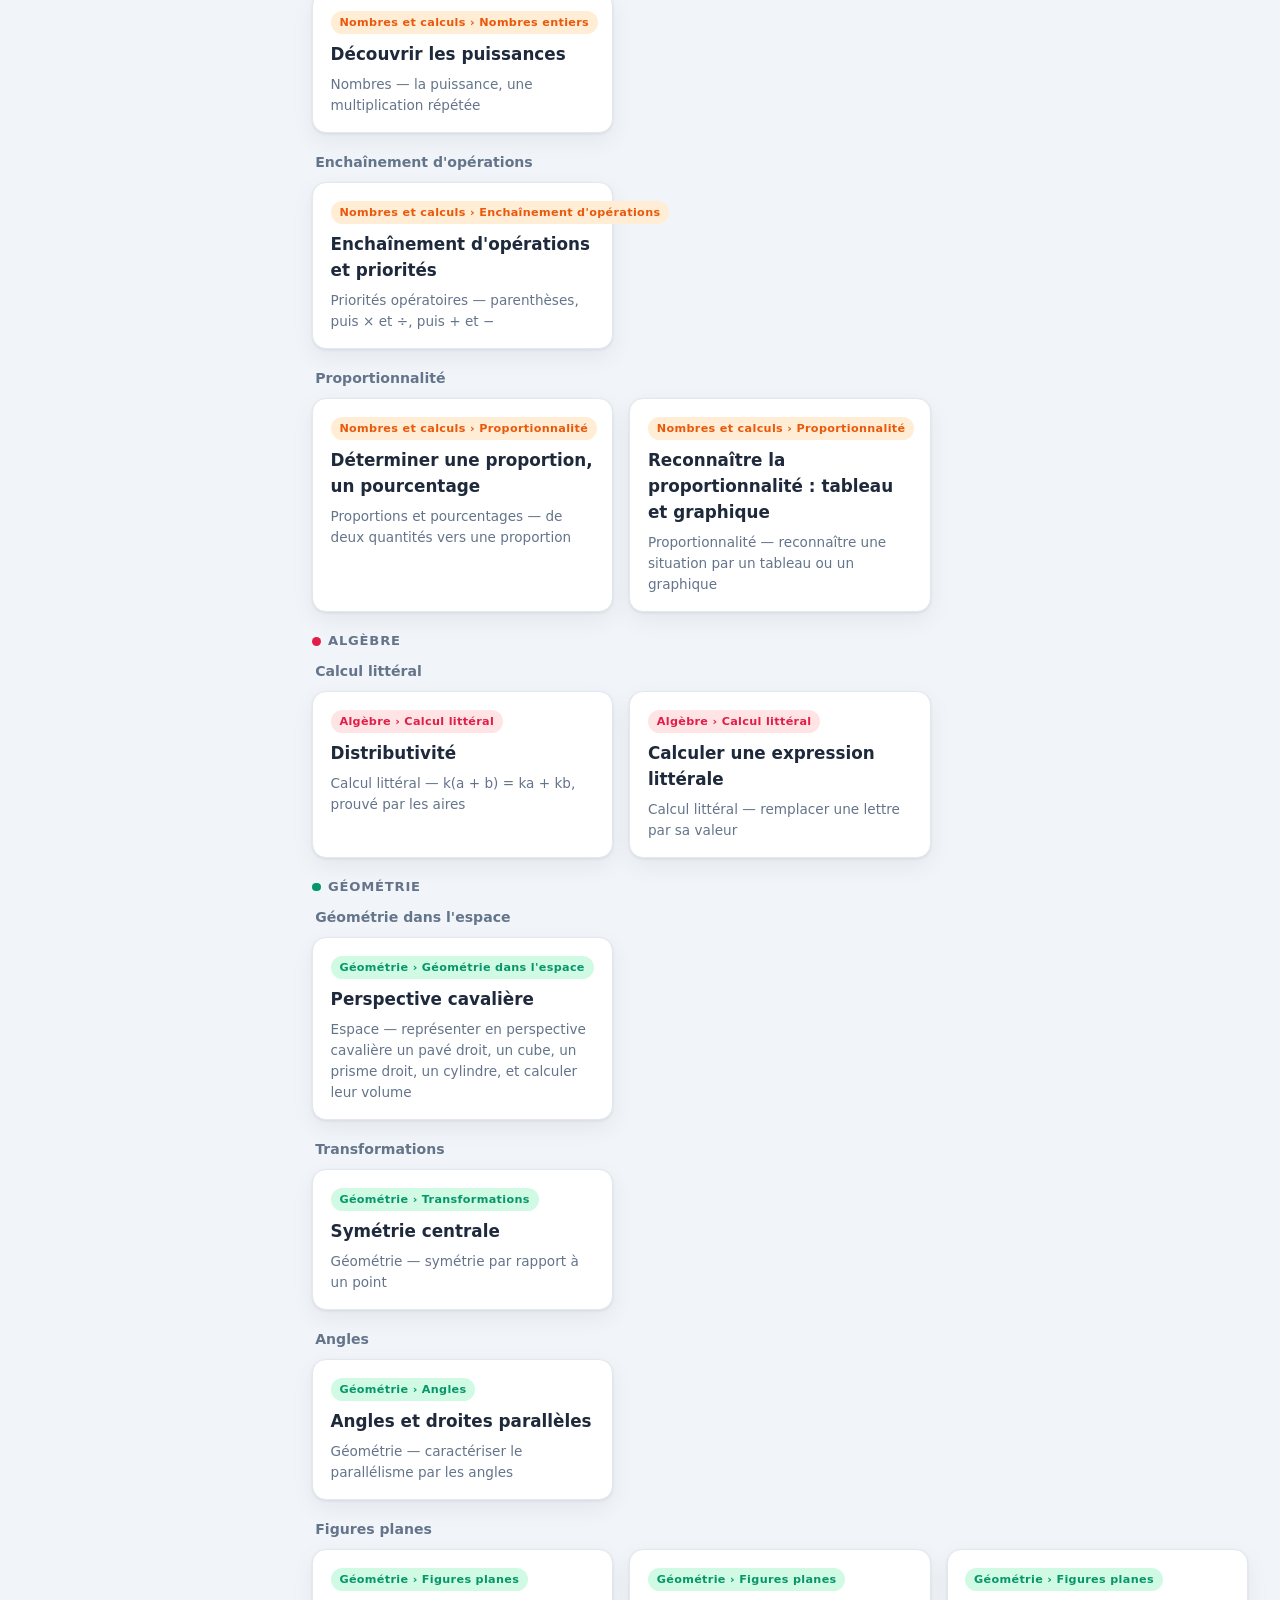
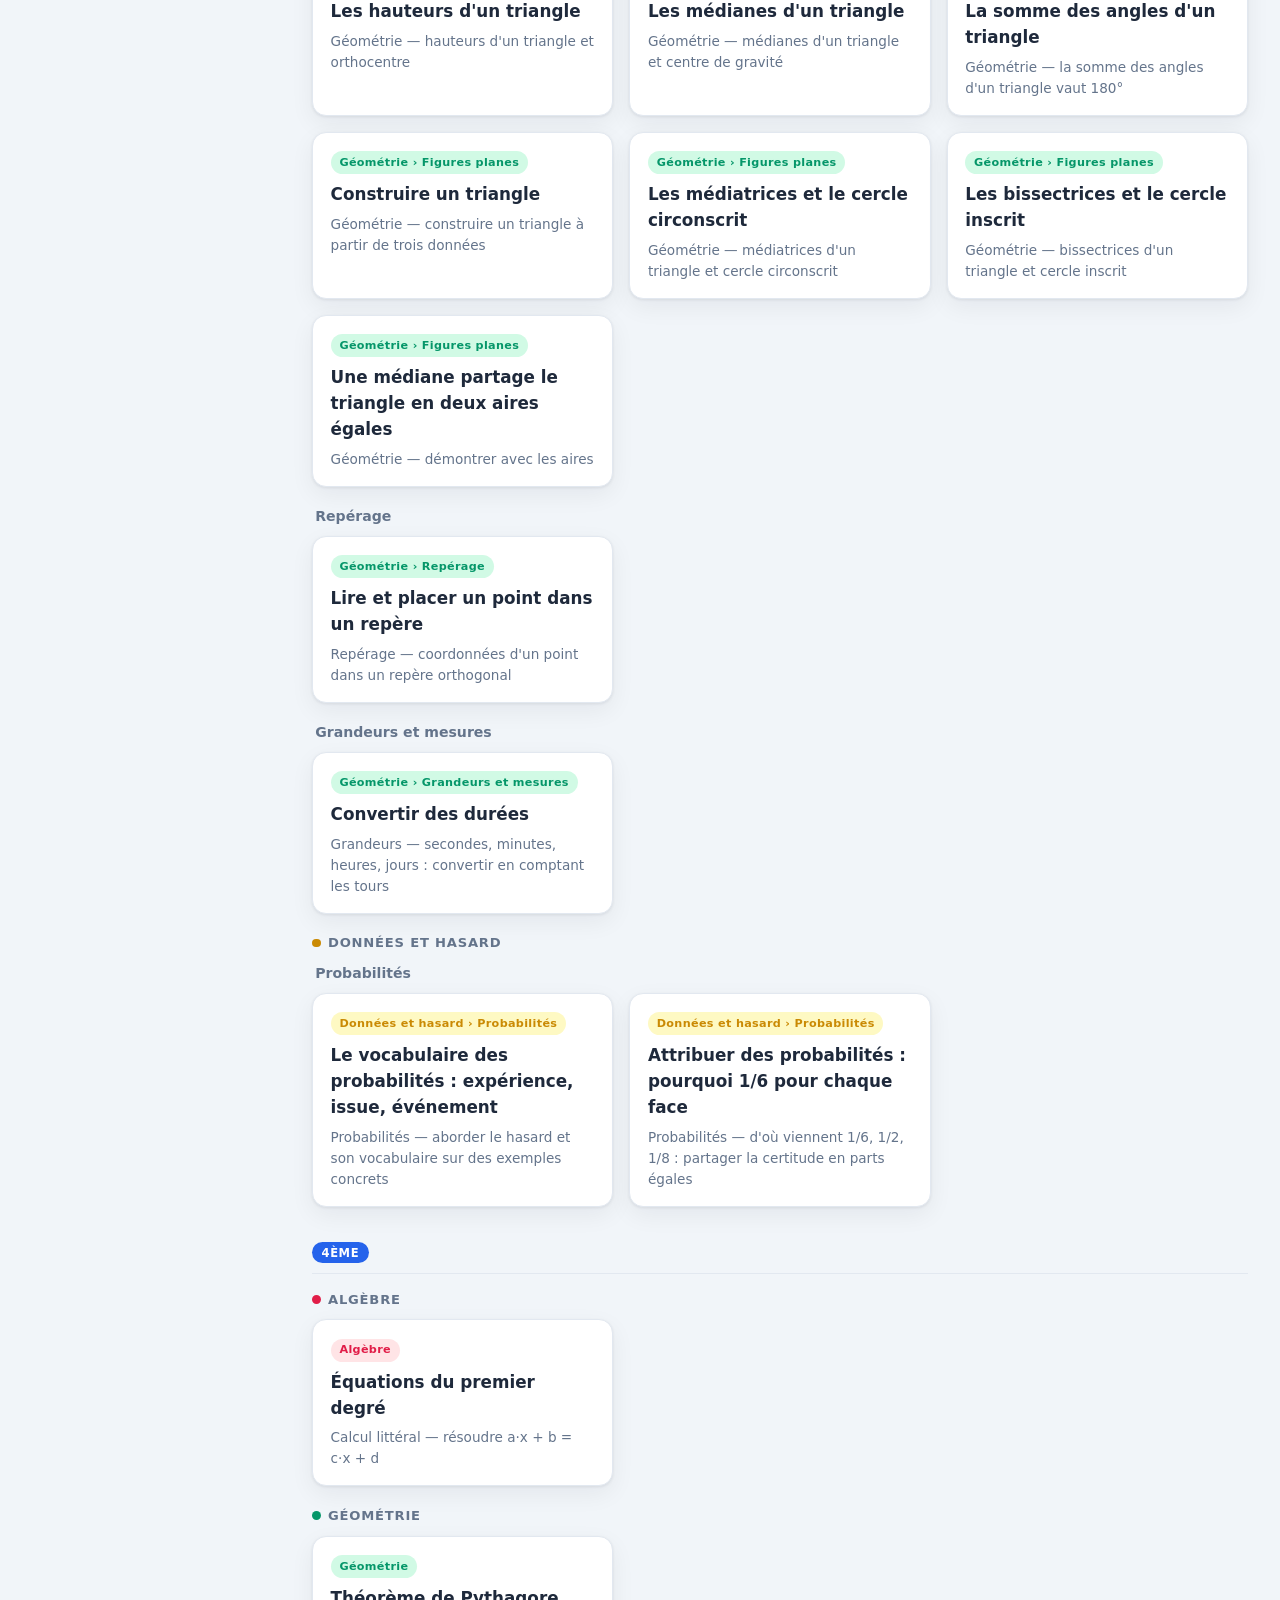
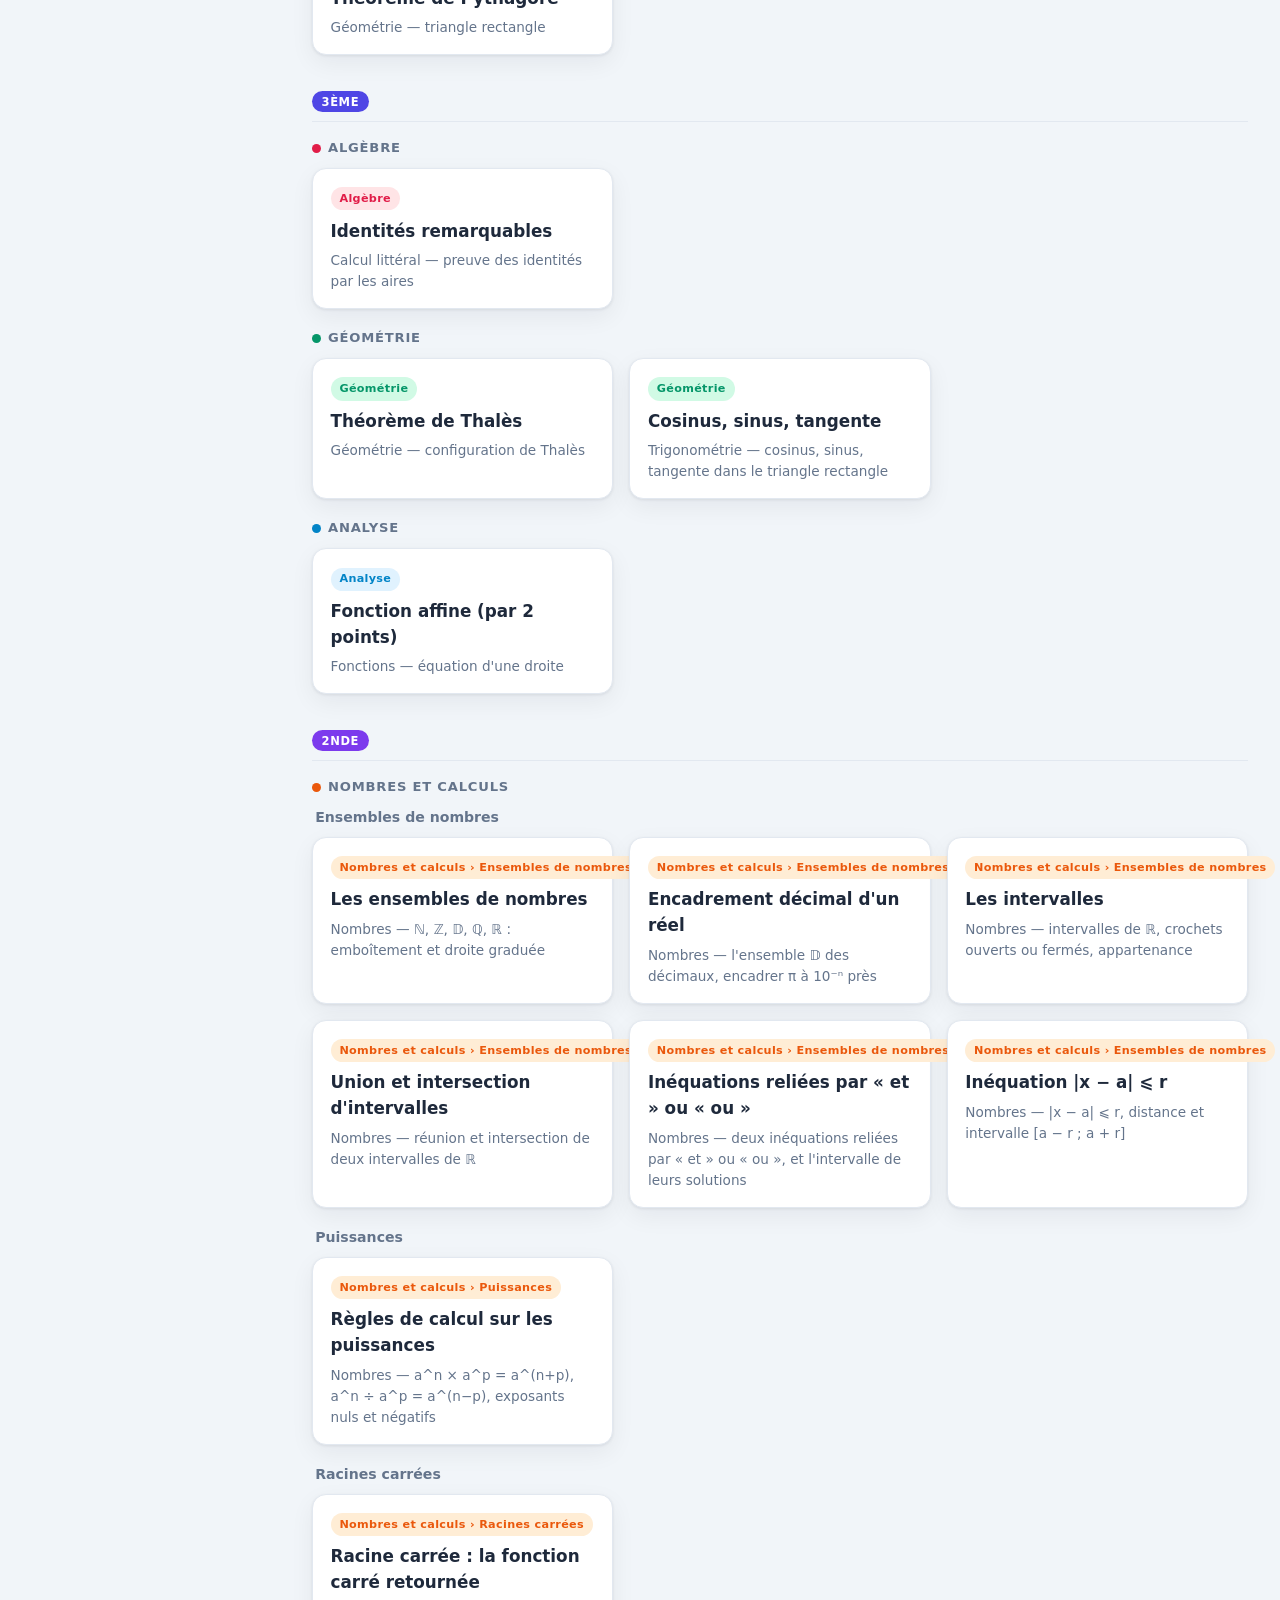
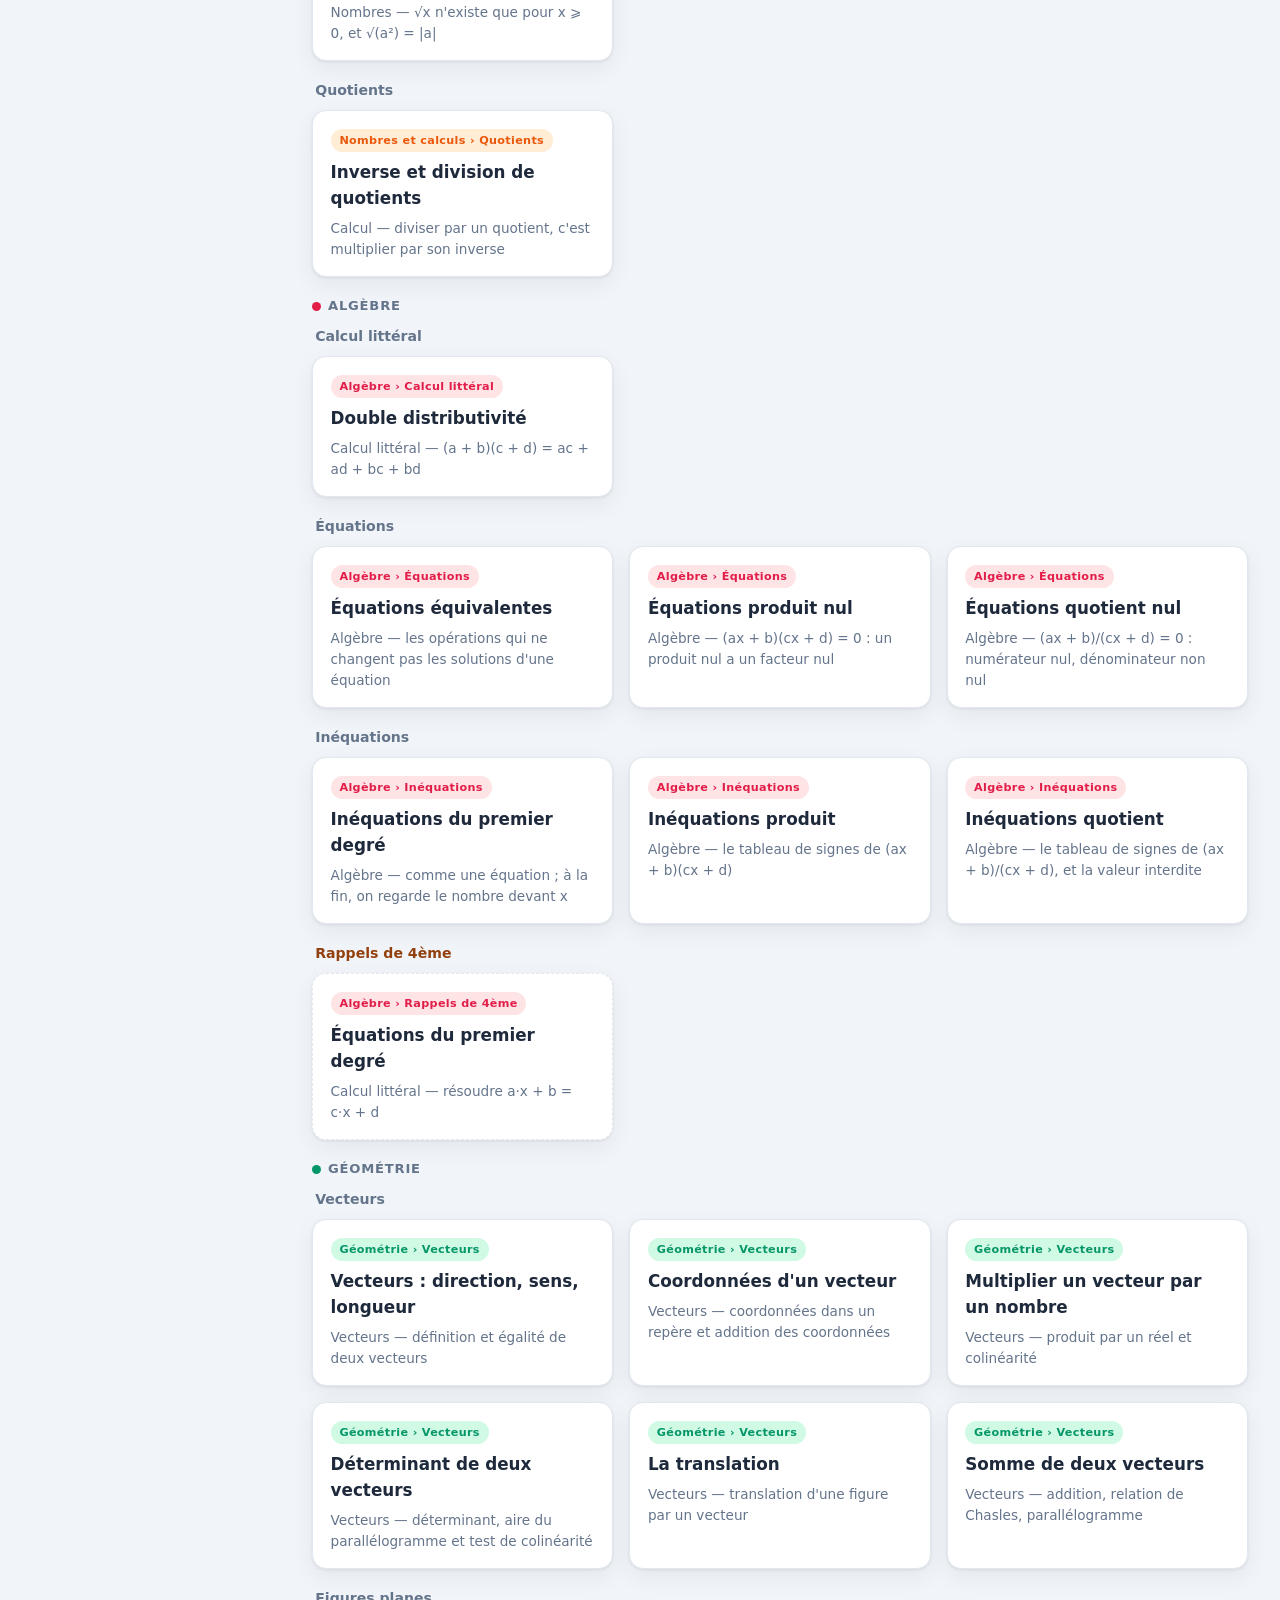
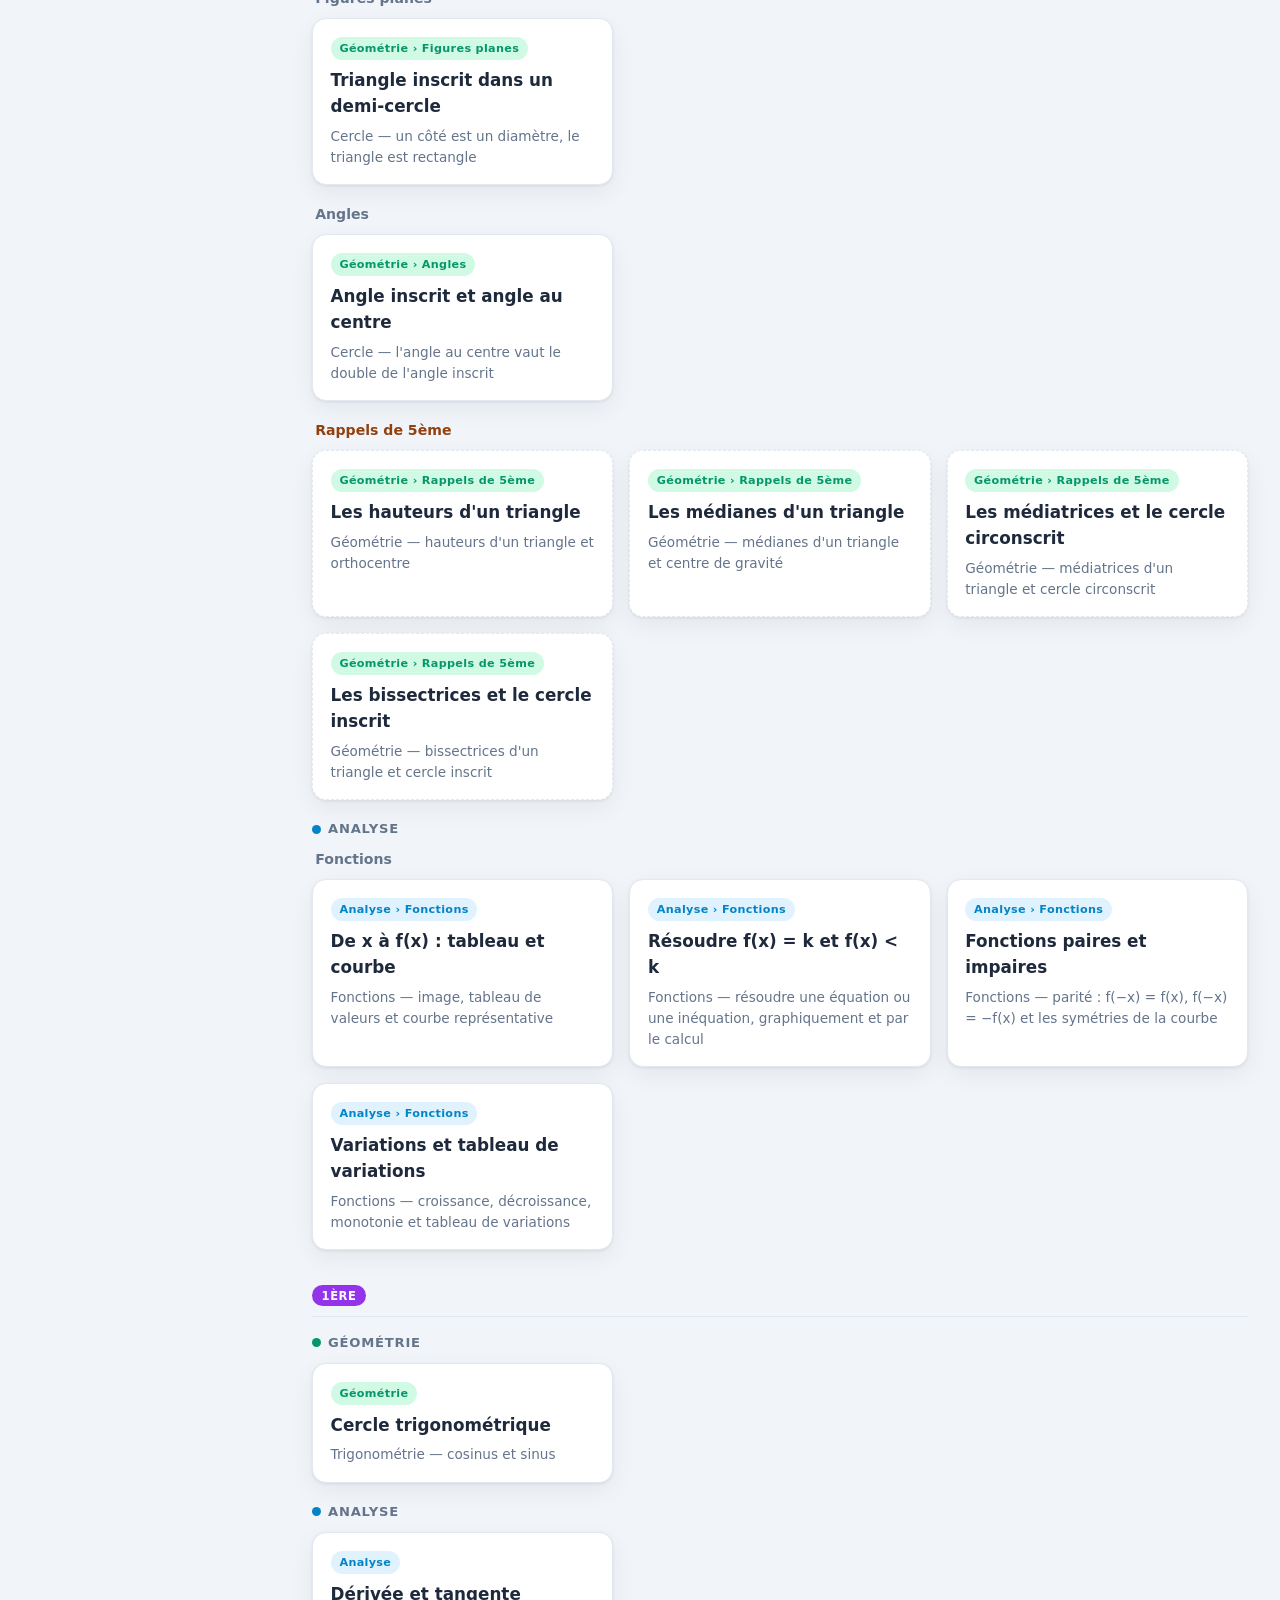
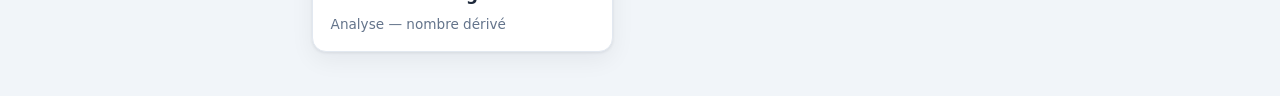
==== commit 15bb8f2d: "Ajoute la leçon « Double distributivité » et ses exercices (2nde) Quatre flèches sur l'écriture et u" ====
--- a/index.html
+++ b/index.html
@@ -140,6 +140,7 @@
   <script src="lessons/2nde/puissances-regles.js"></script>
   <script src="lessons/2nde/racine-carree.js"></script>
   <script src="lessons/2nde/quotients-inverse-division.js"></script>
+  <script src="lessons/2nde/double-distributivite.js"></script>
   <script src="lessons/2nde/equations-equivalentes.js"></script>
   <script src="lessons/2nde/equations-produit-nul.js"></script>
   <script src="lessons/2nde/equations-quotient-nul.js"></script>
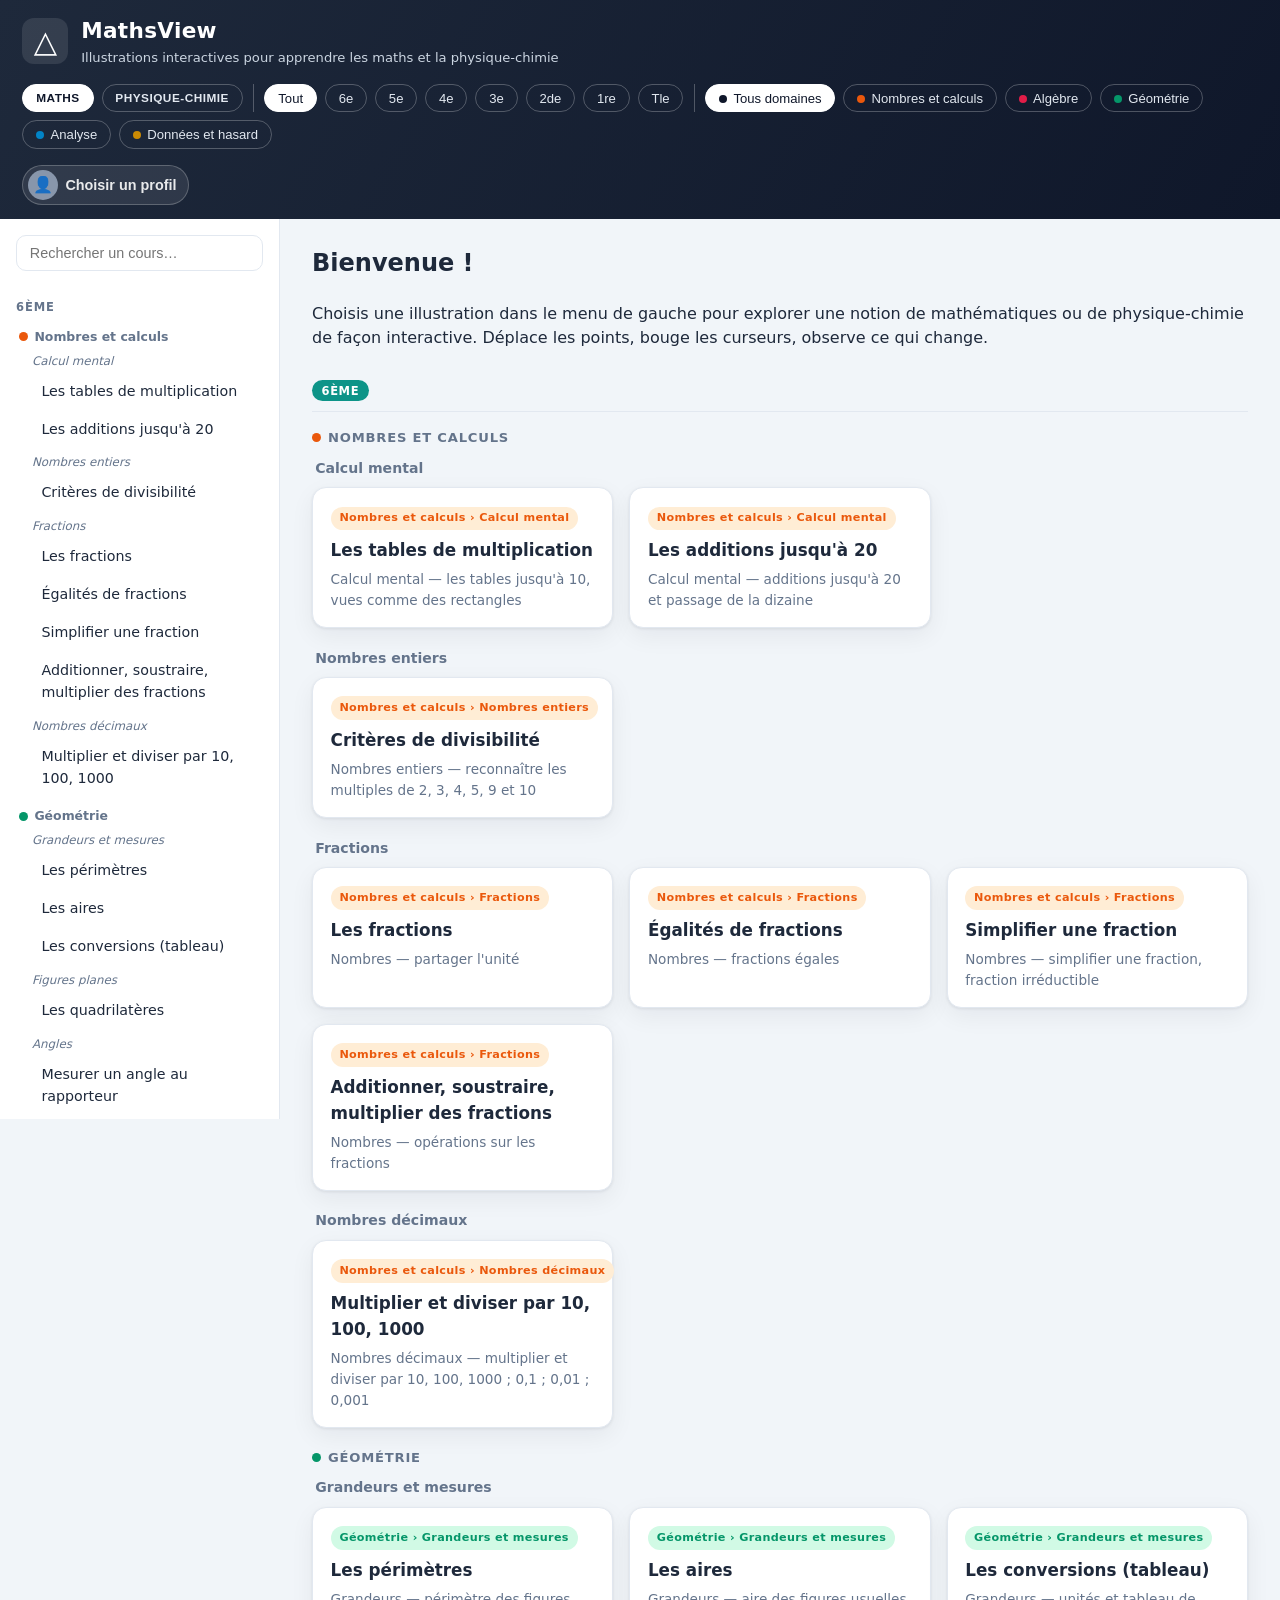
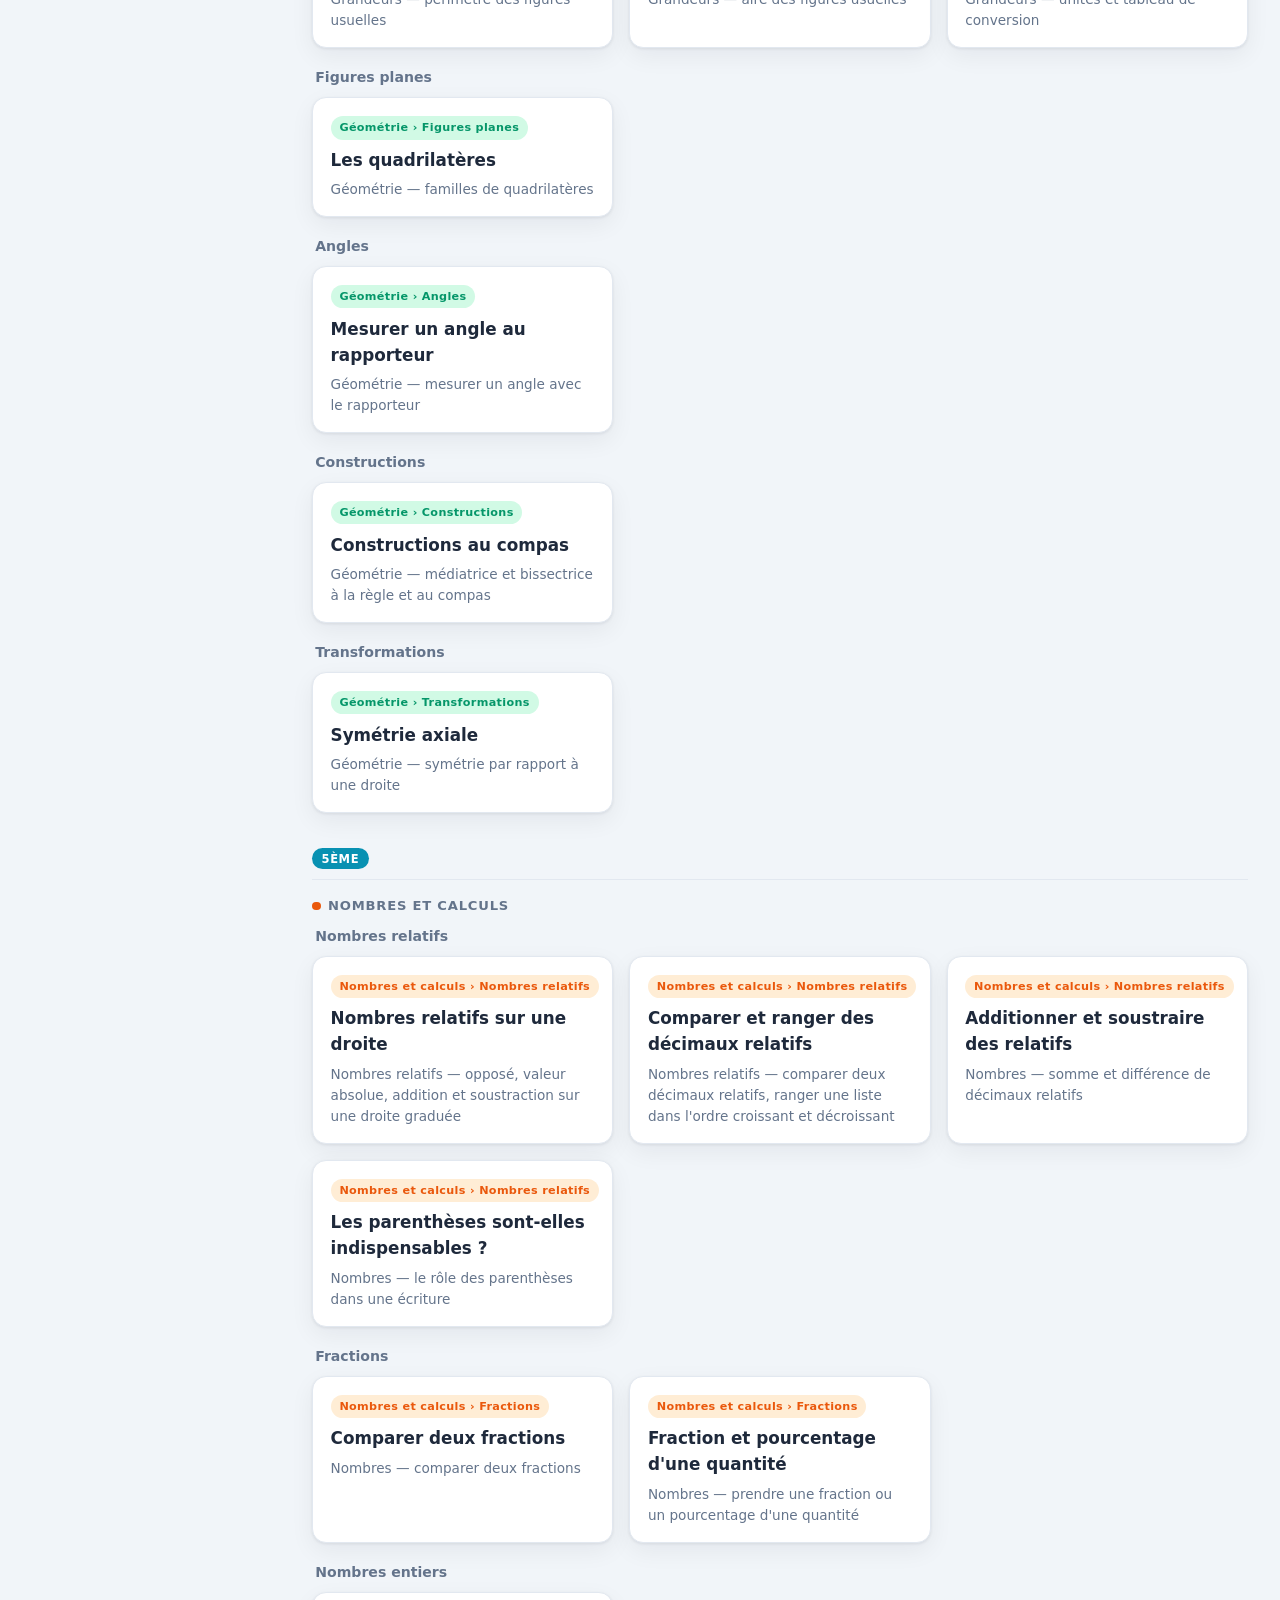
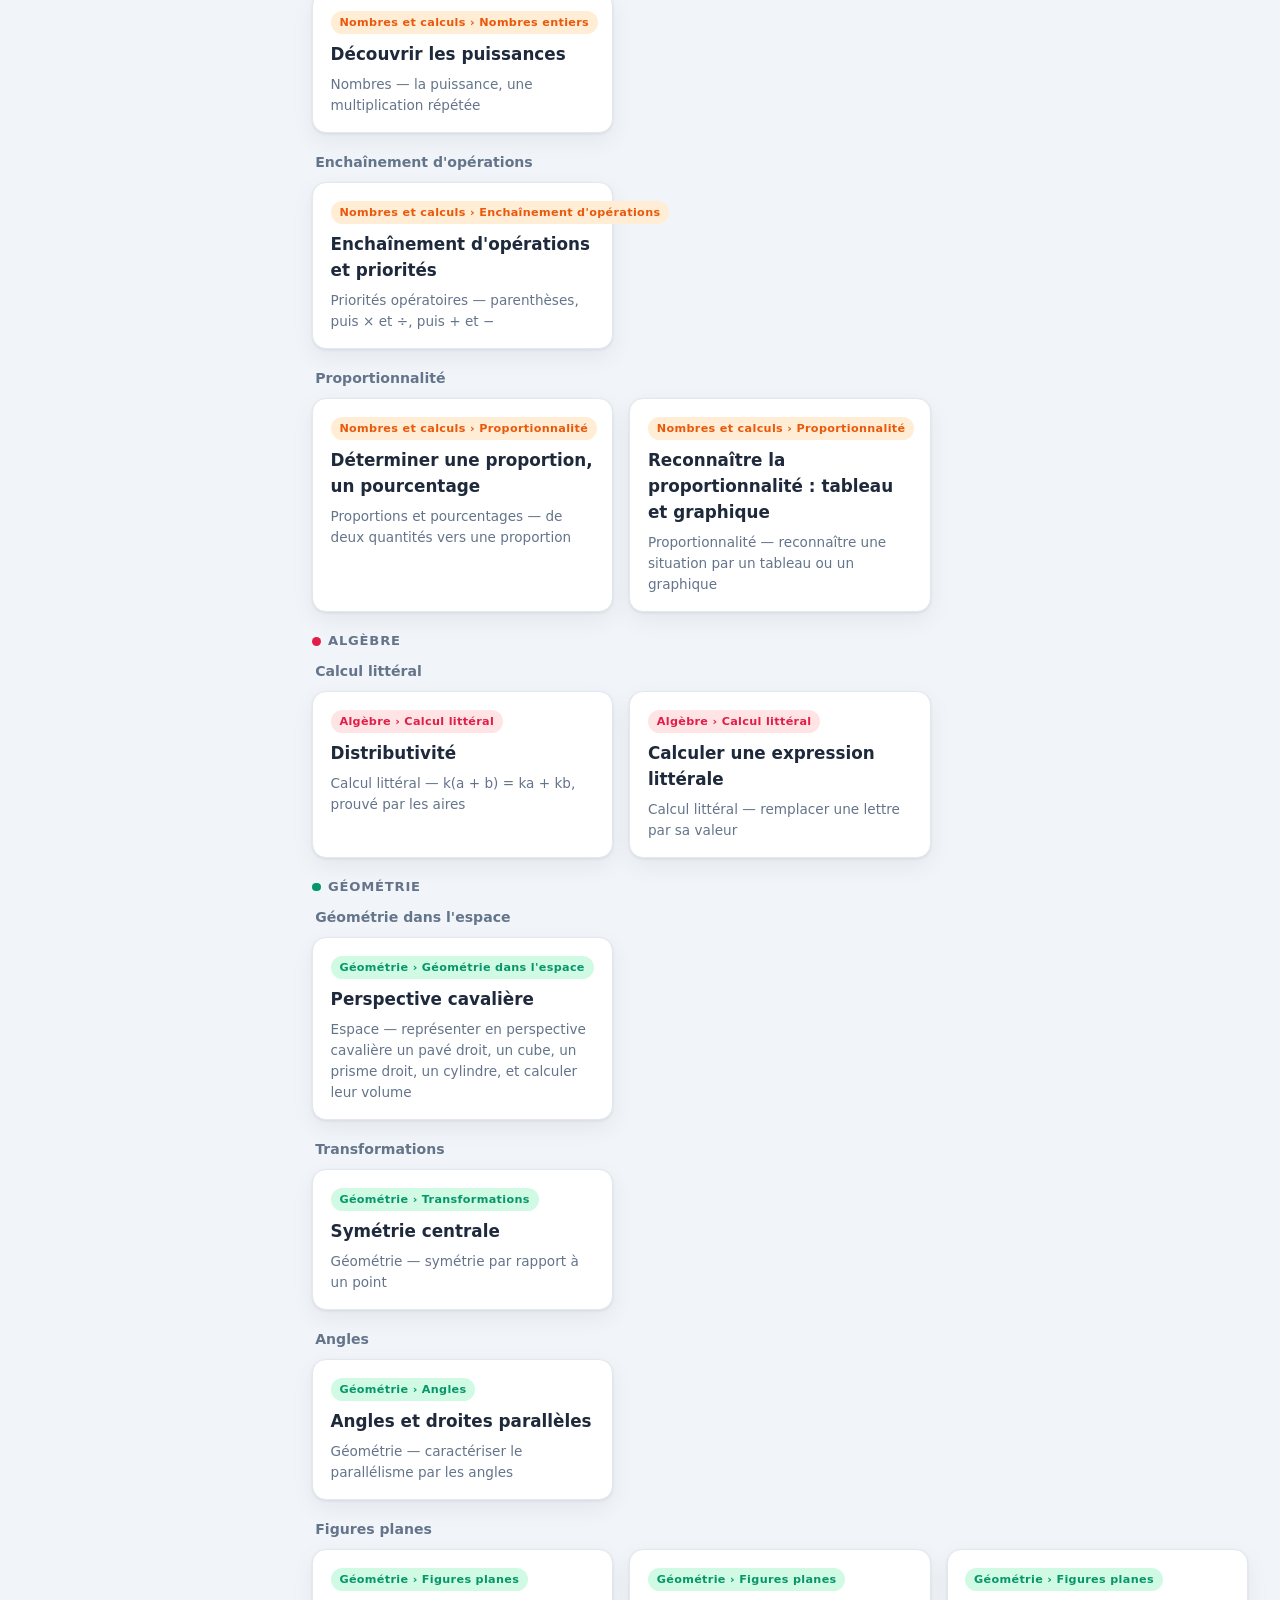
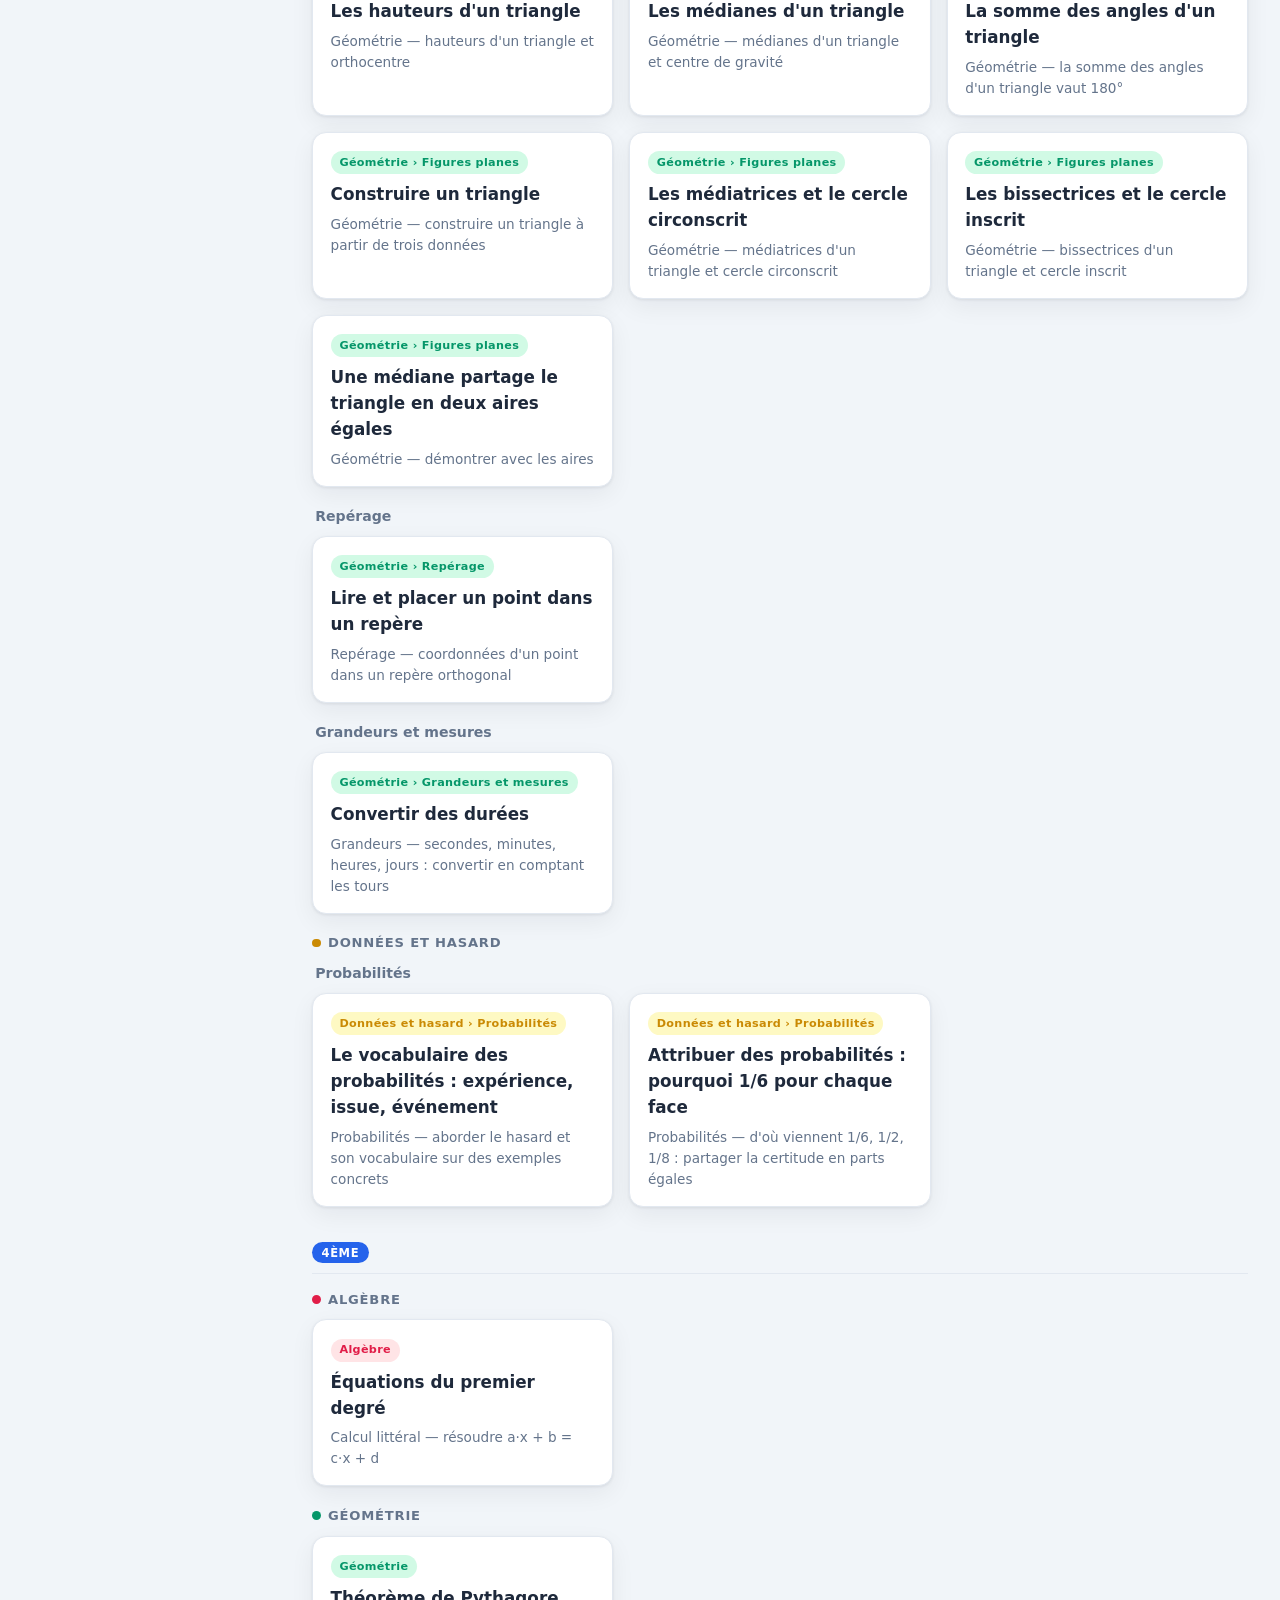
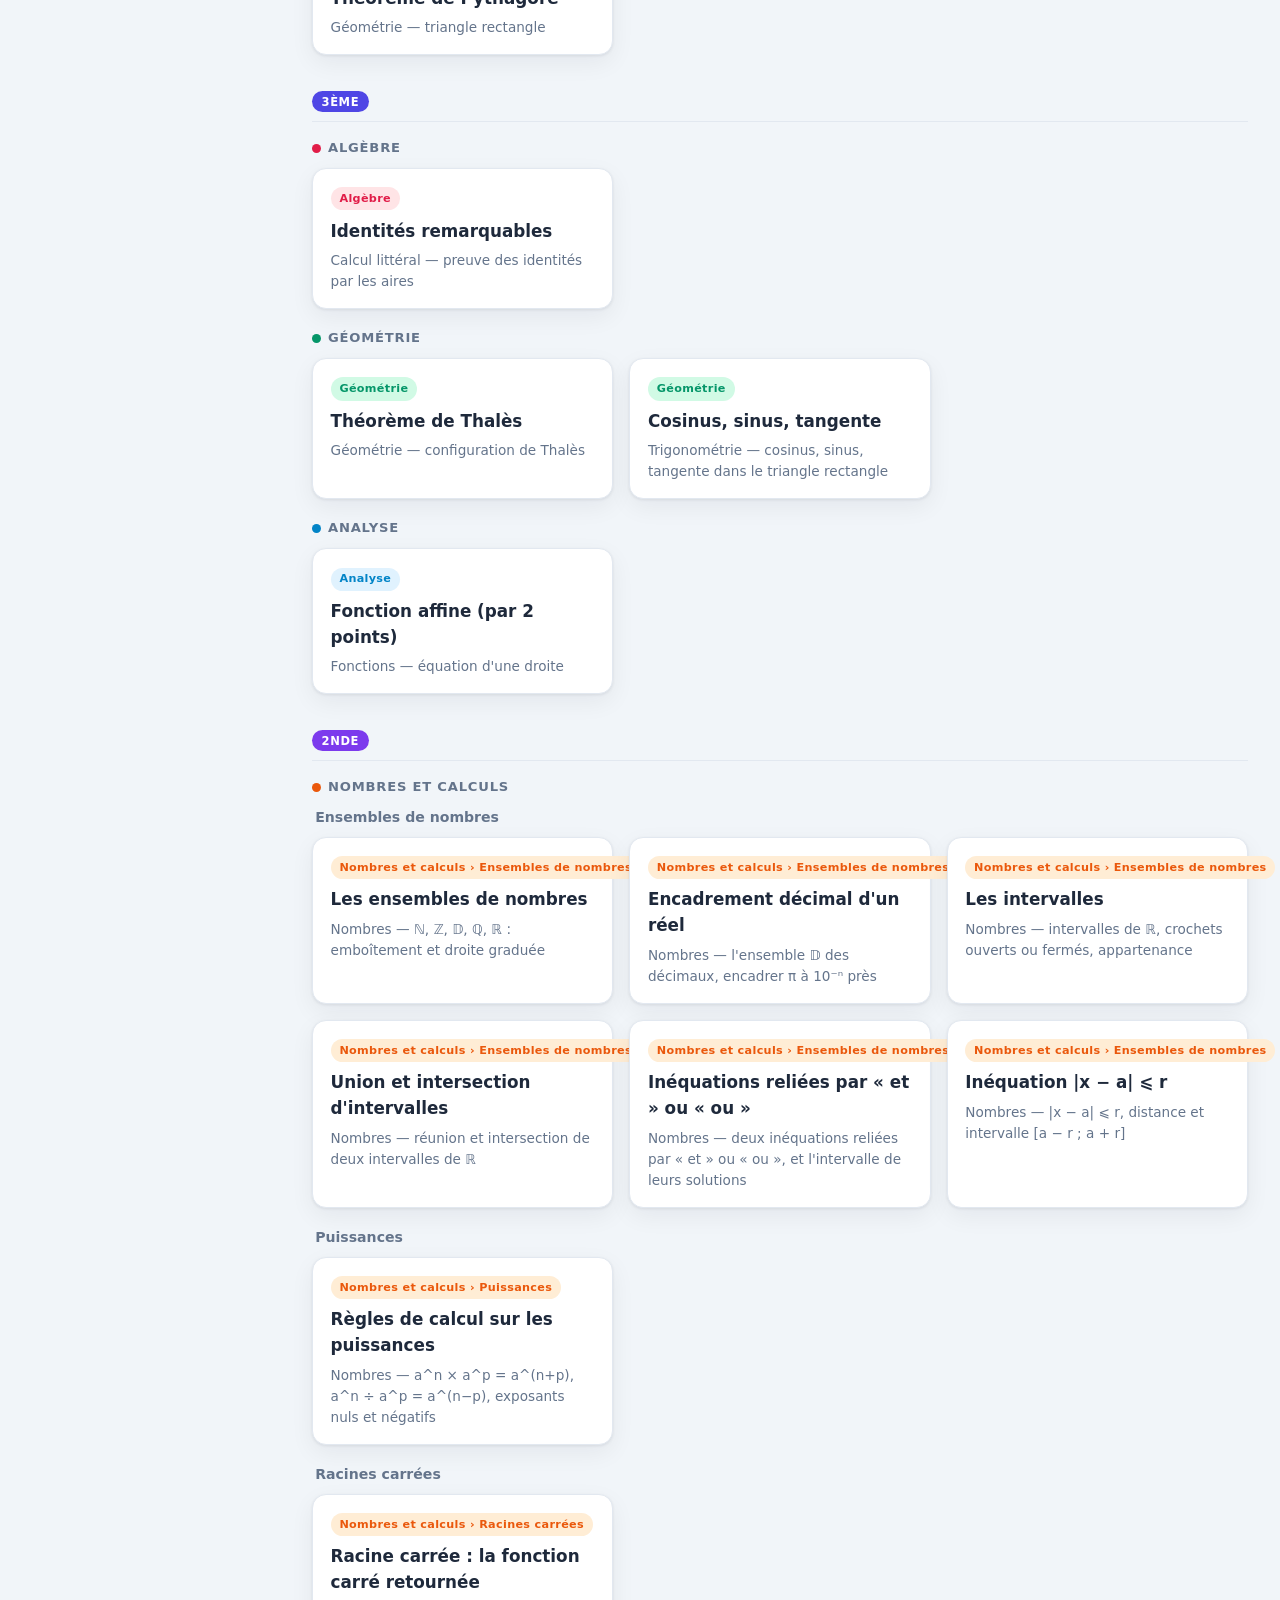
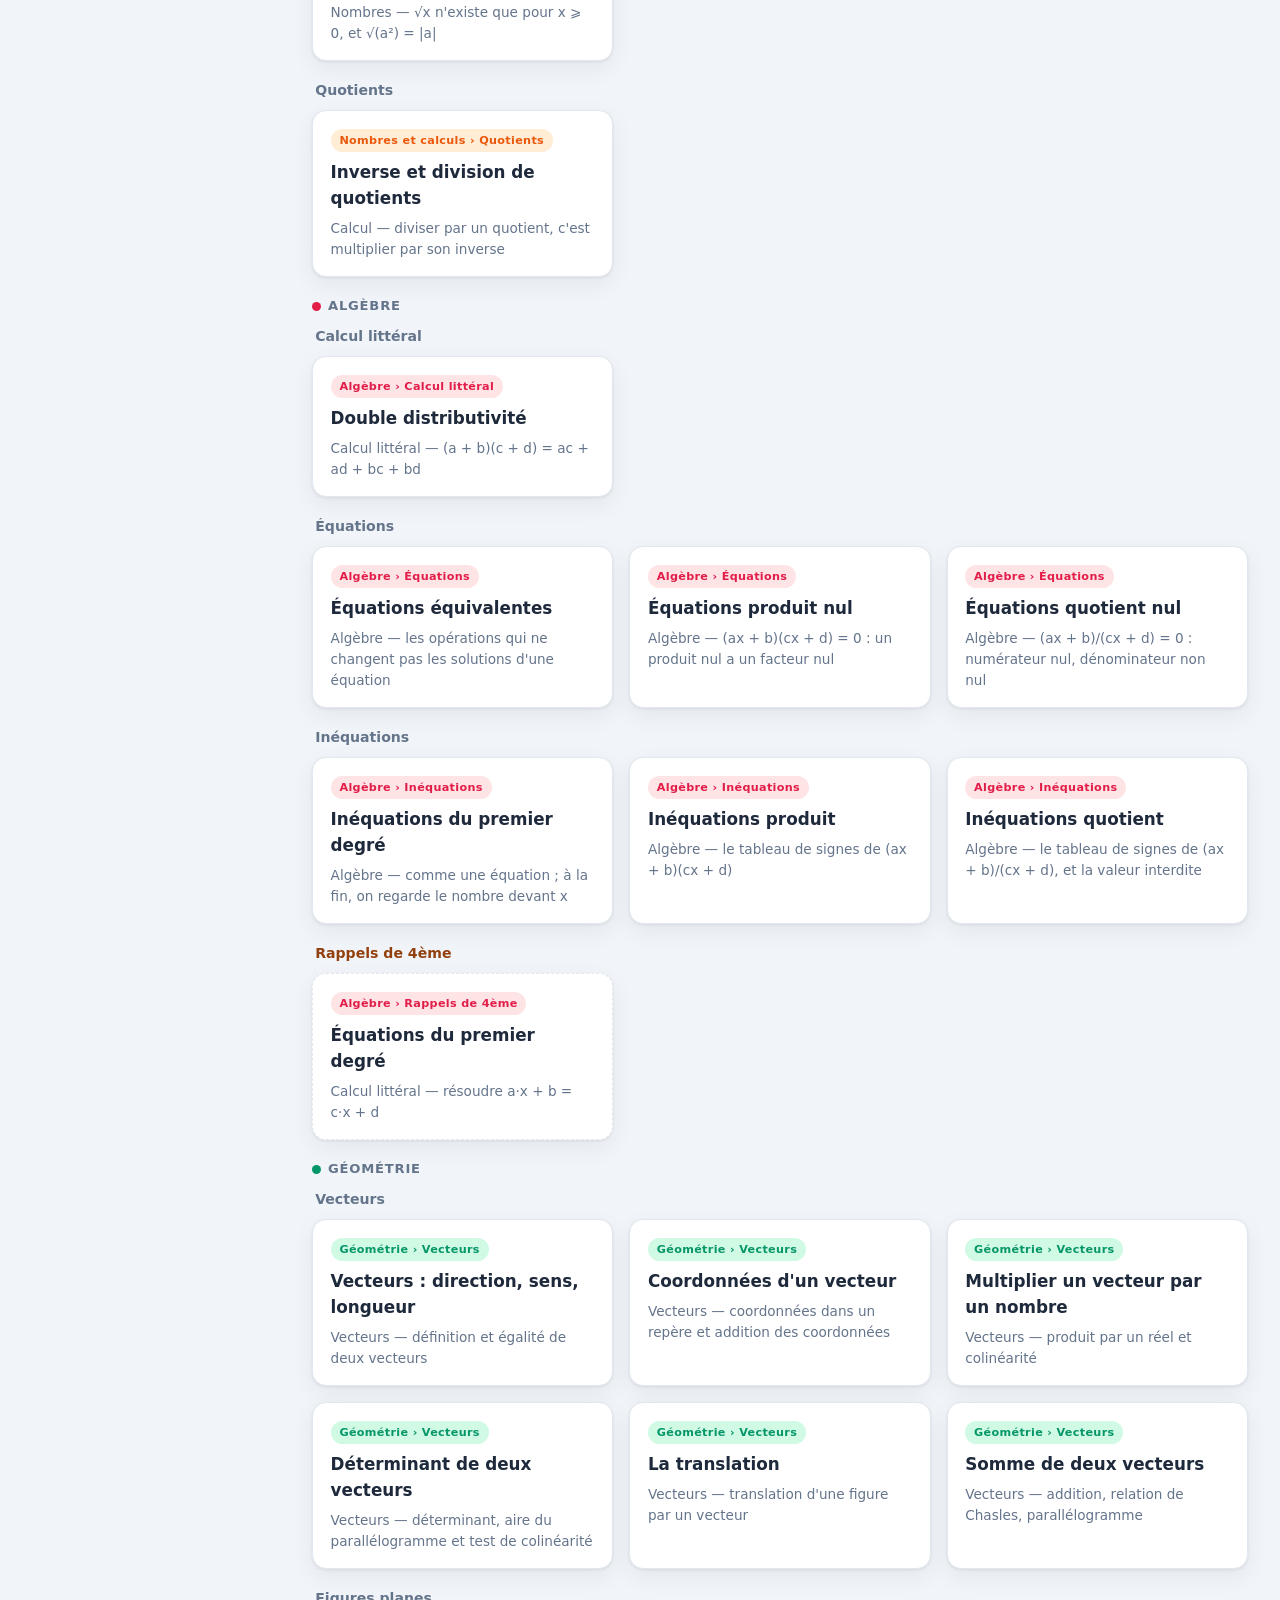
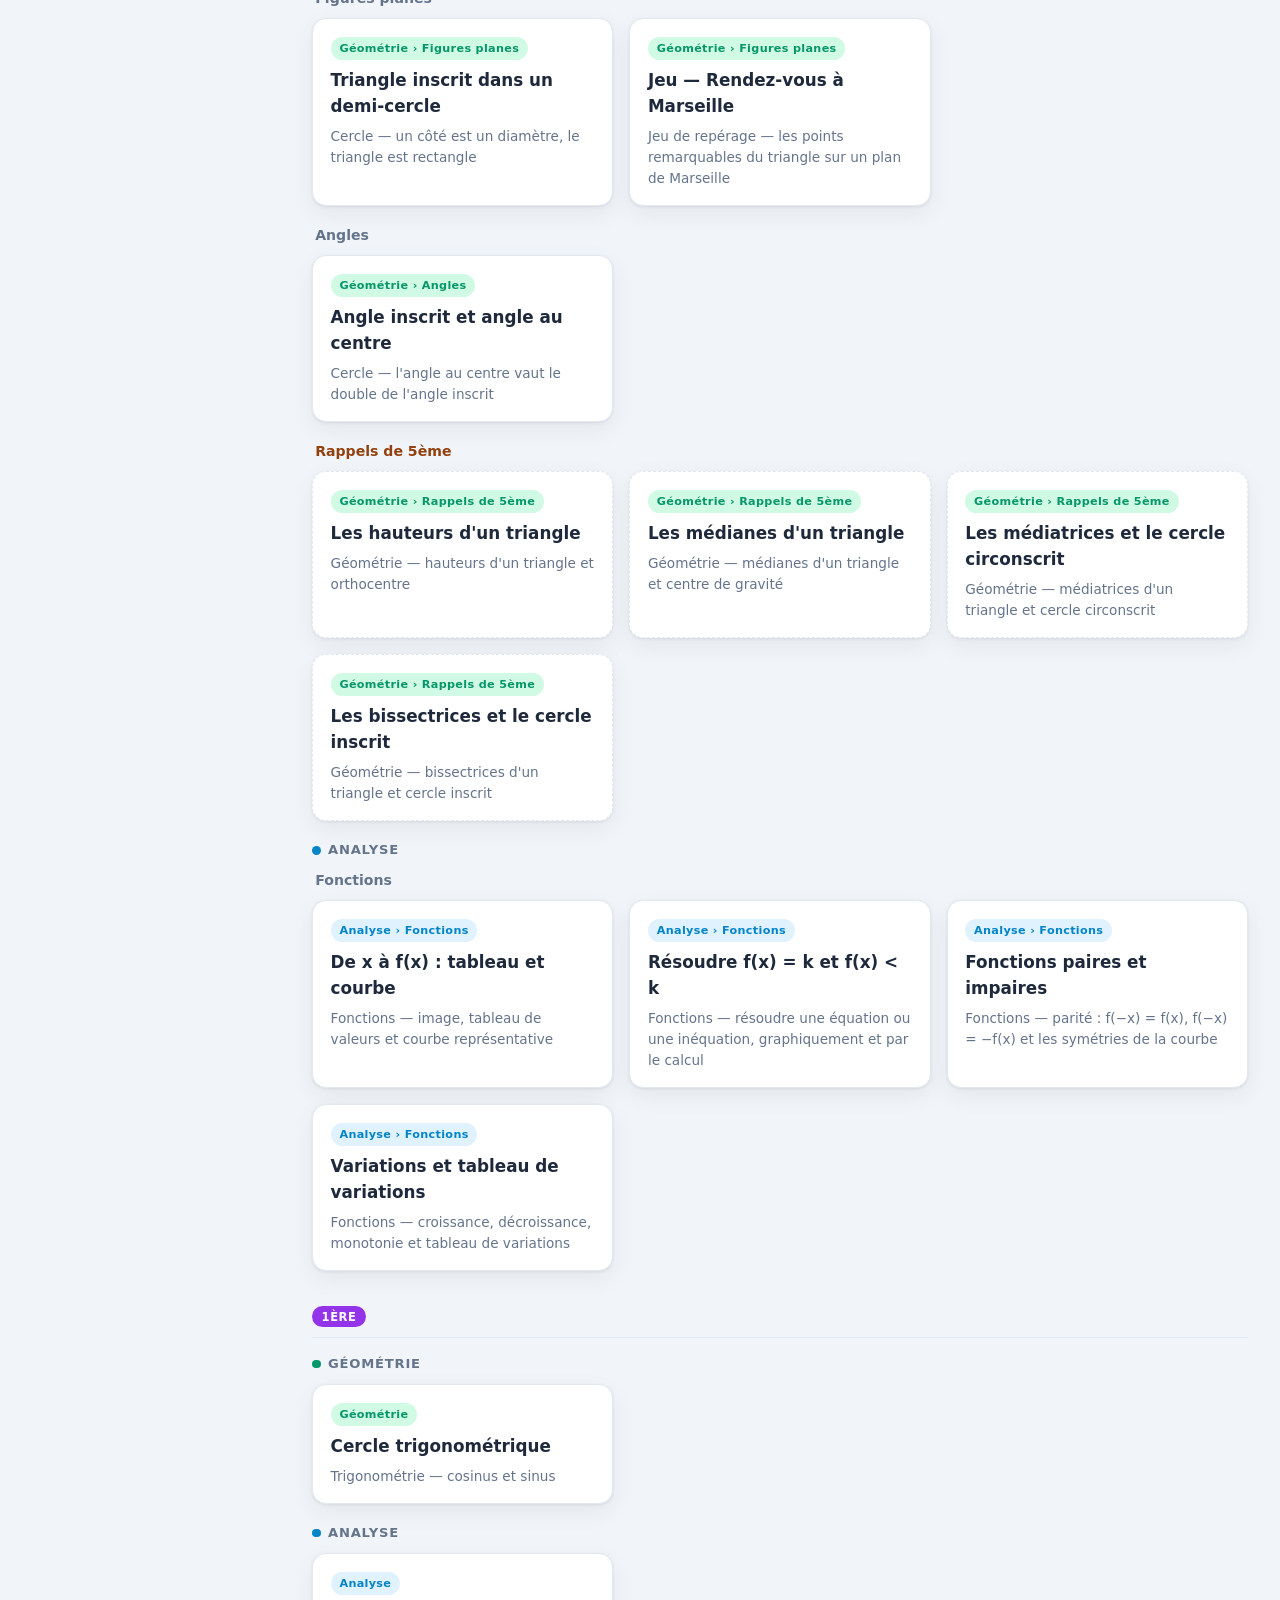
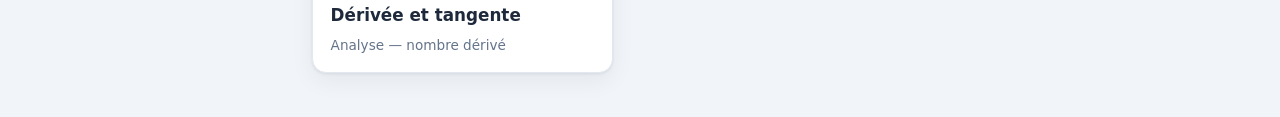
==== commit 3d4da460: "Ajoute le jeu « Rendez-vous à Marseille » : les points remarquables du triangle sur un plan (2nde) T" ====
--- a/index.html
+++ b/index.html
@@ -158,6 +158,7 @@
   <script src="lessons/2nde/vecteurs-translation.js"></script>
   <script src="lessons/2nde/vecteurs-somme.js"></script>
   <script src="lessons/2nde/cercle-triangle-rectangle.js"></script>
+  <script src="lessons/2nde/rendez-vous-marseille.js"></script>
   <script src="lessons/2nde/angle-inscrit-angle-centre.js"></script>
   <script src="lessons/2nde/fonctions-correspondance.js"></script>
   <script src="lessons/2nde/fonctions-equations.js"></script>
